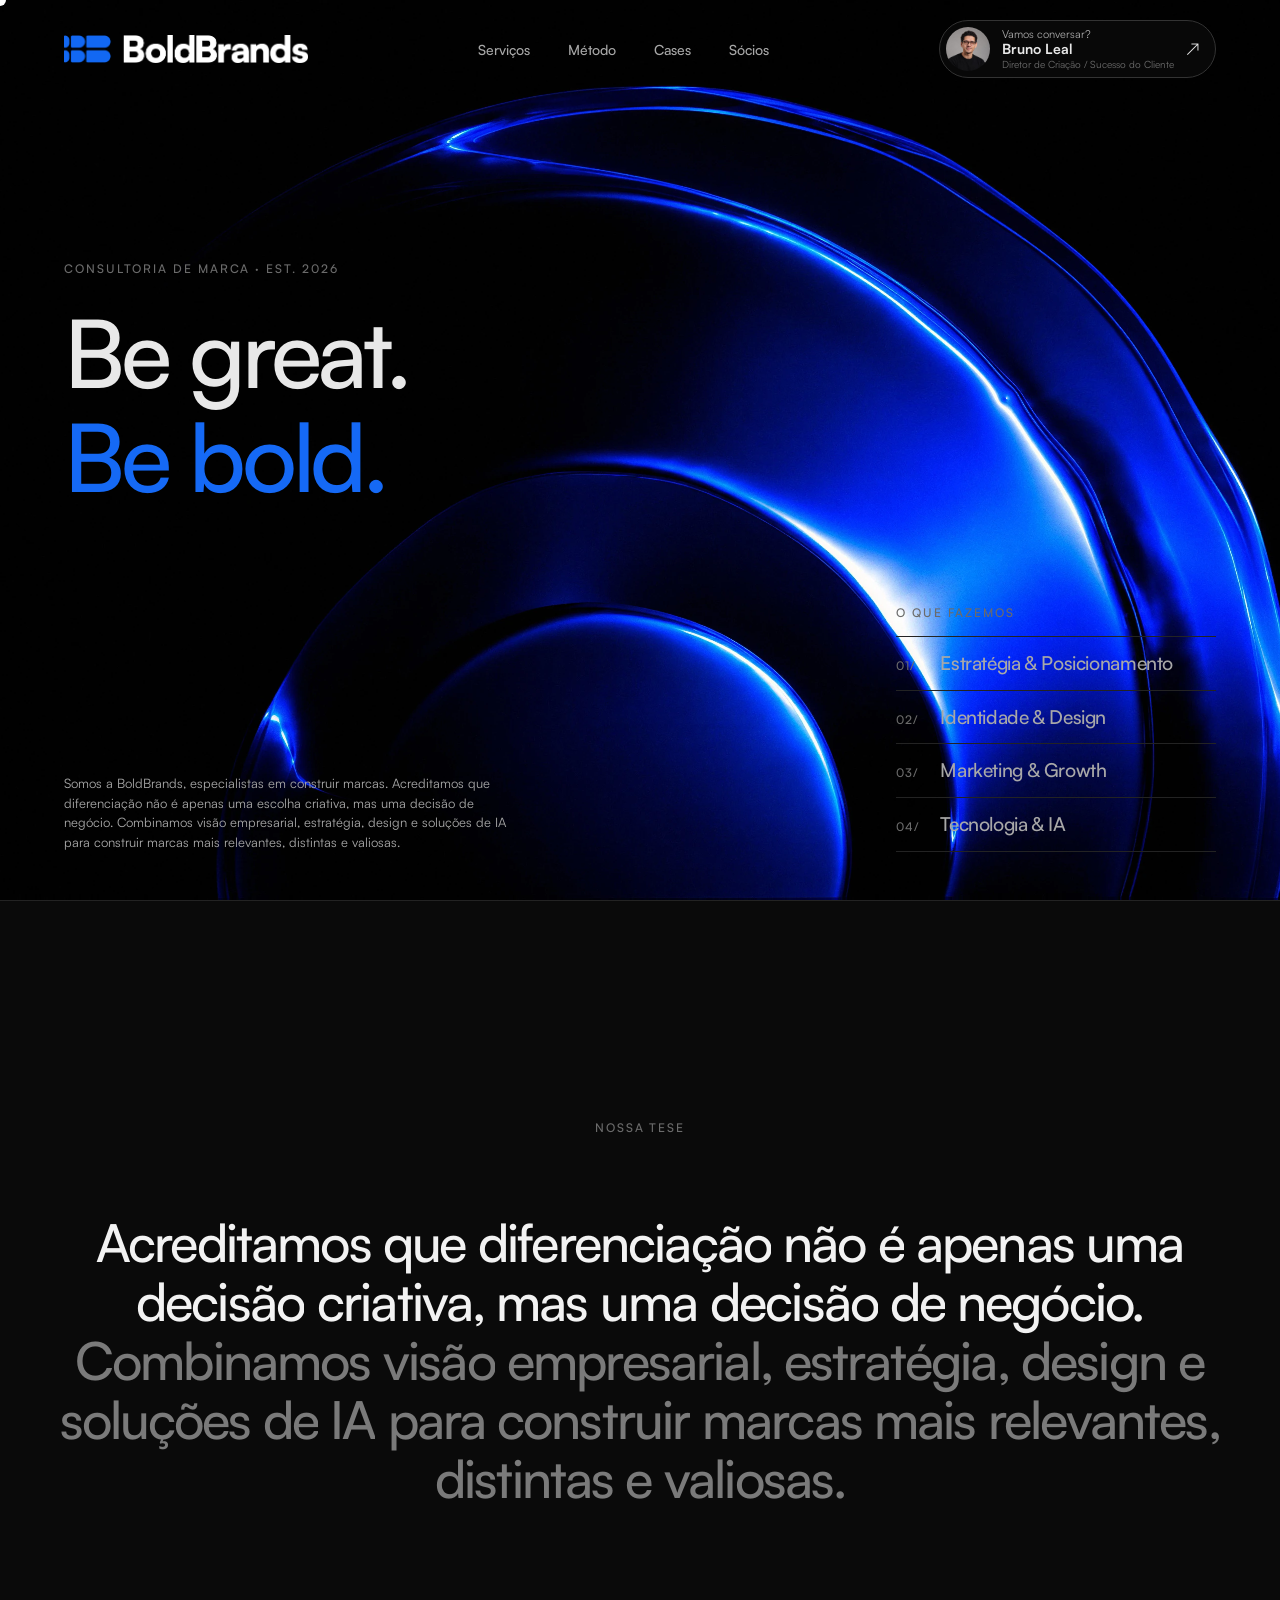
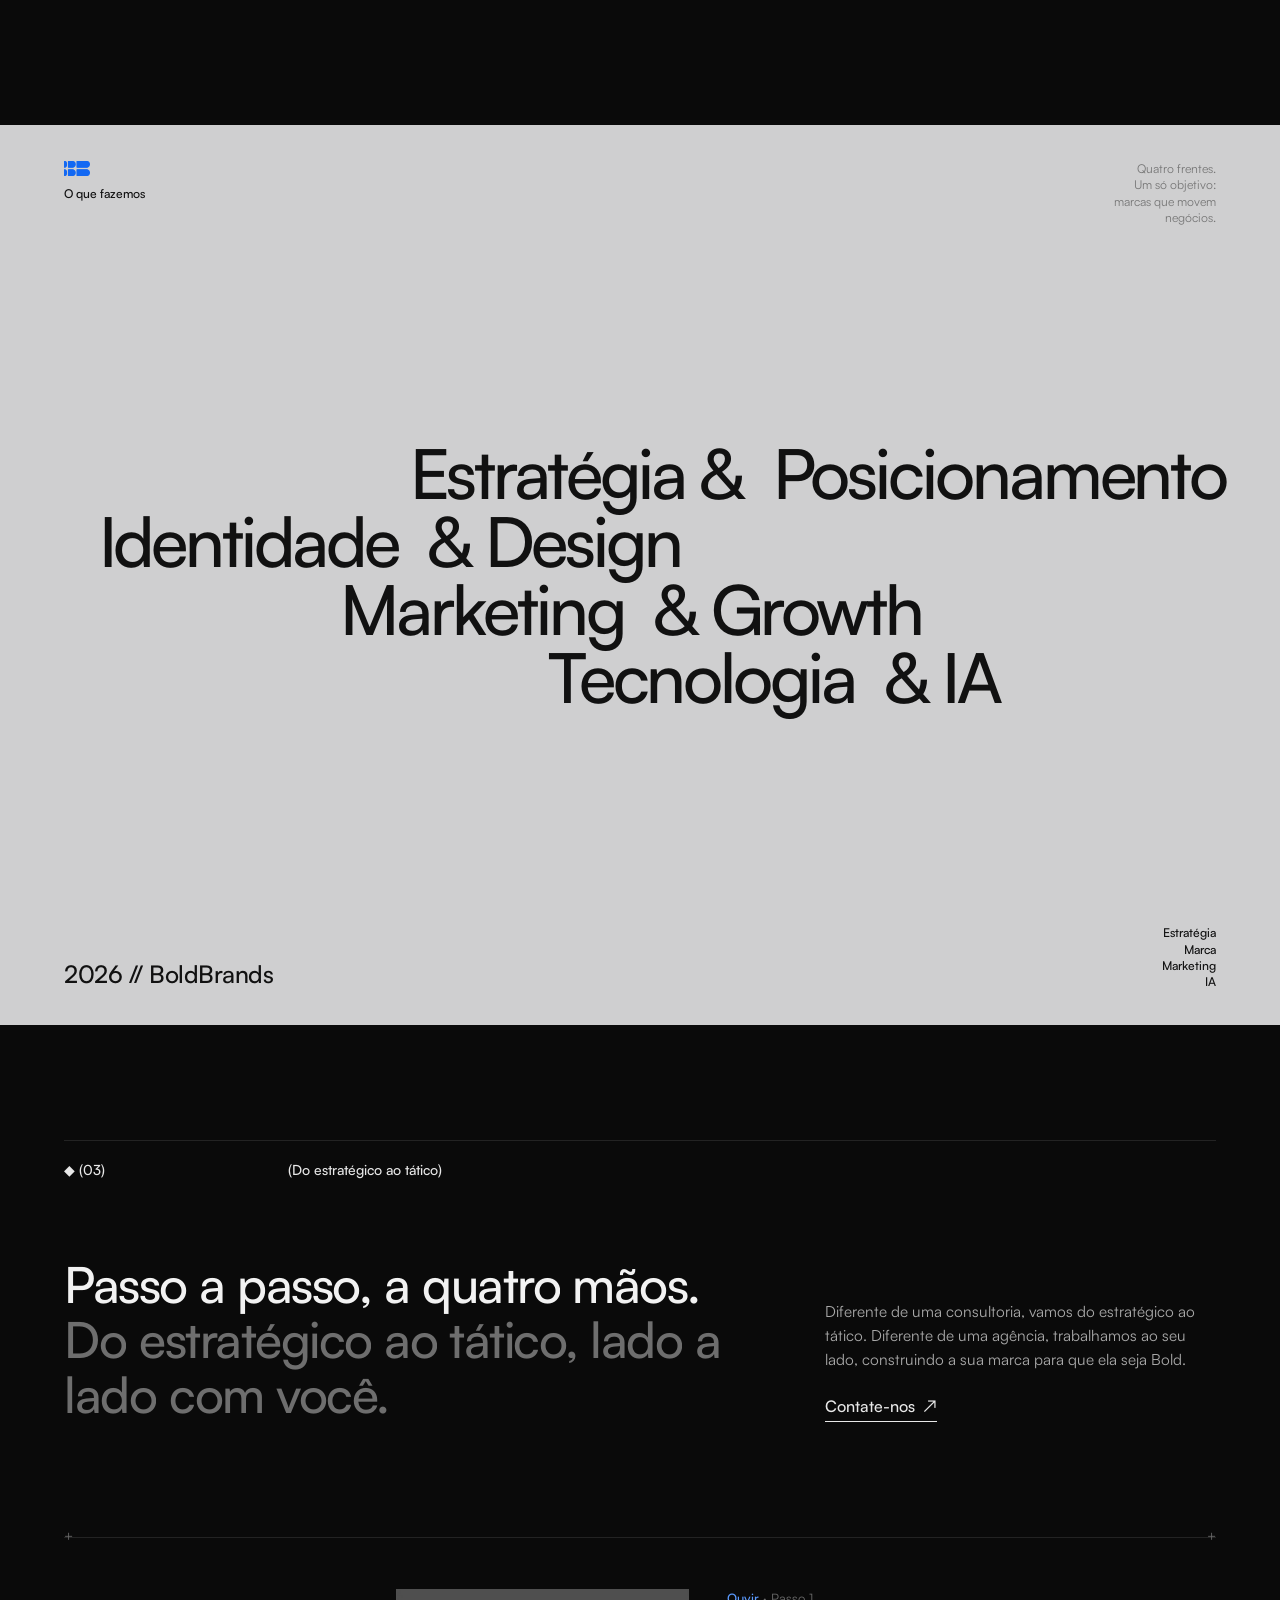
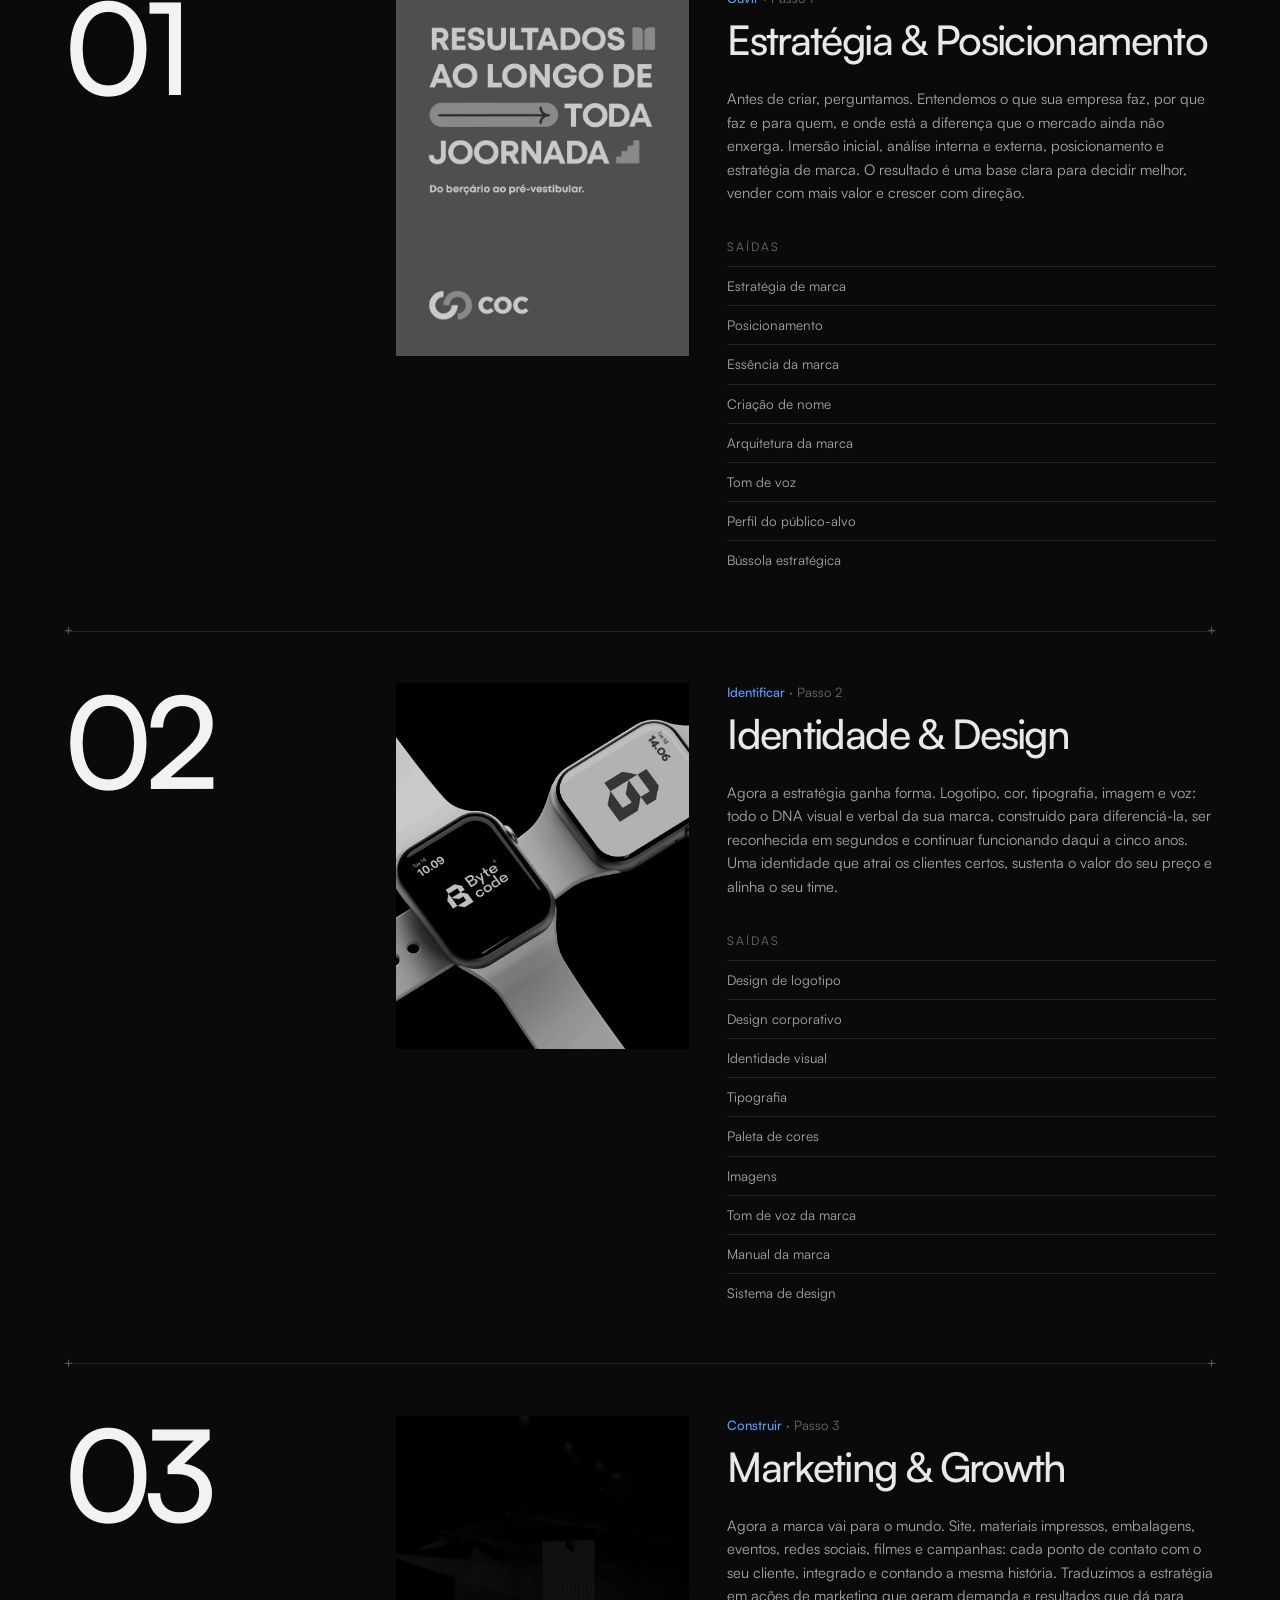
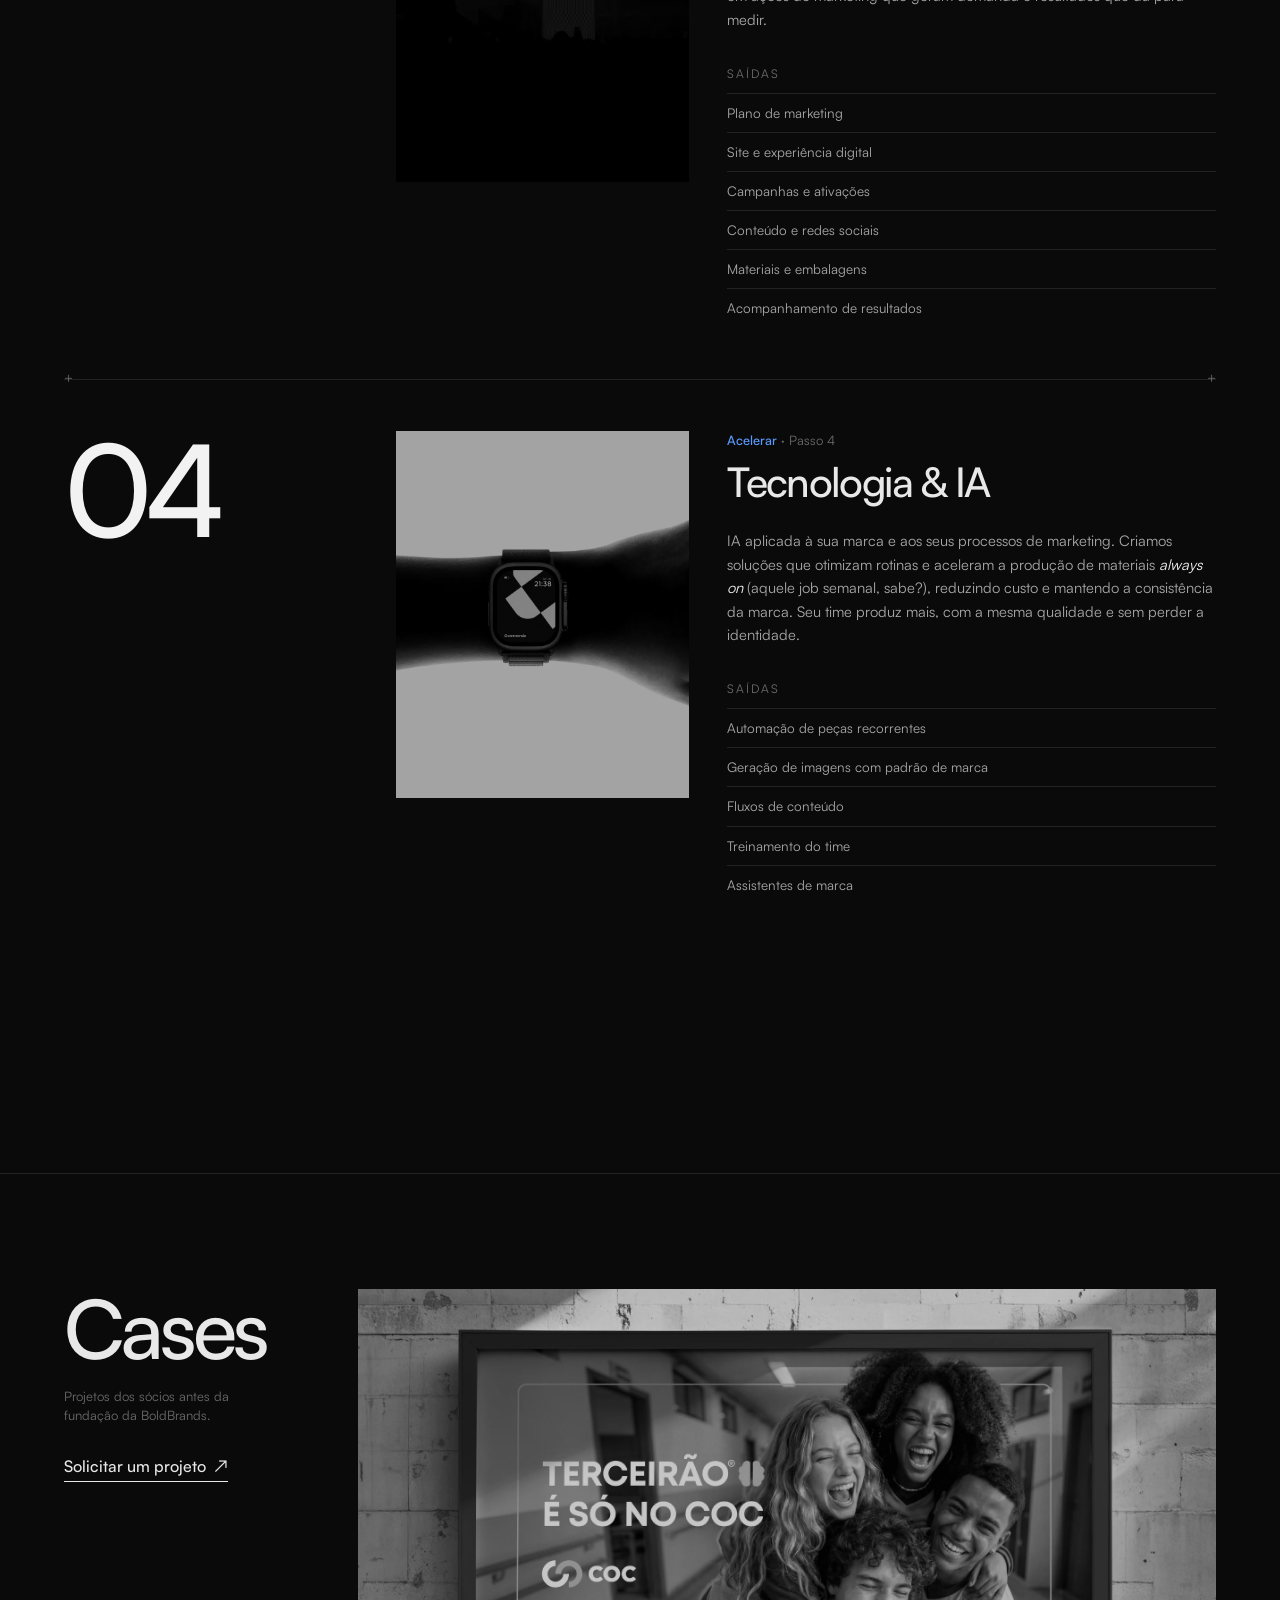
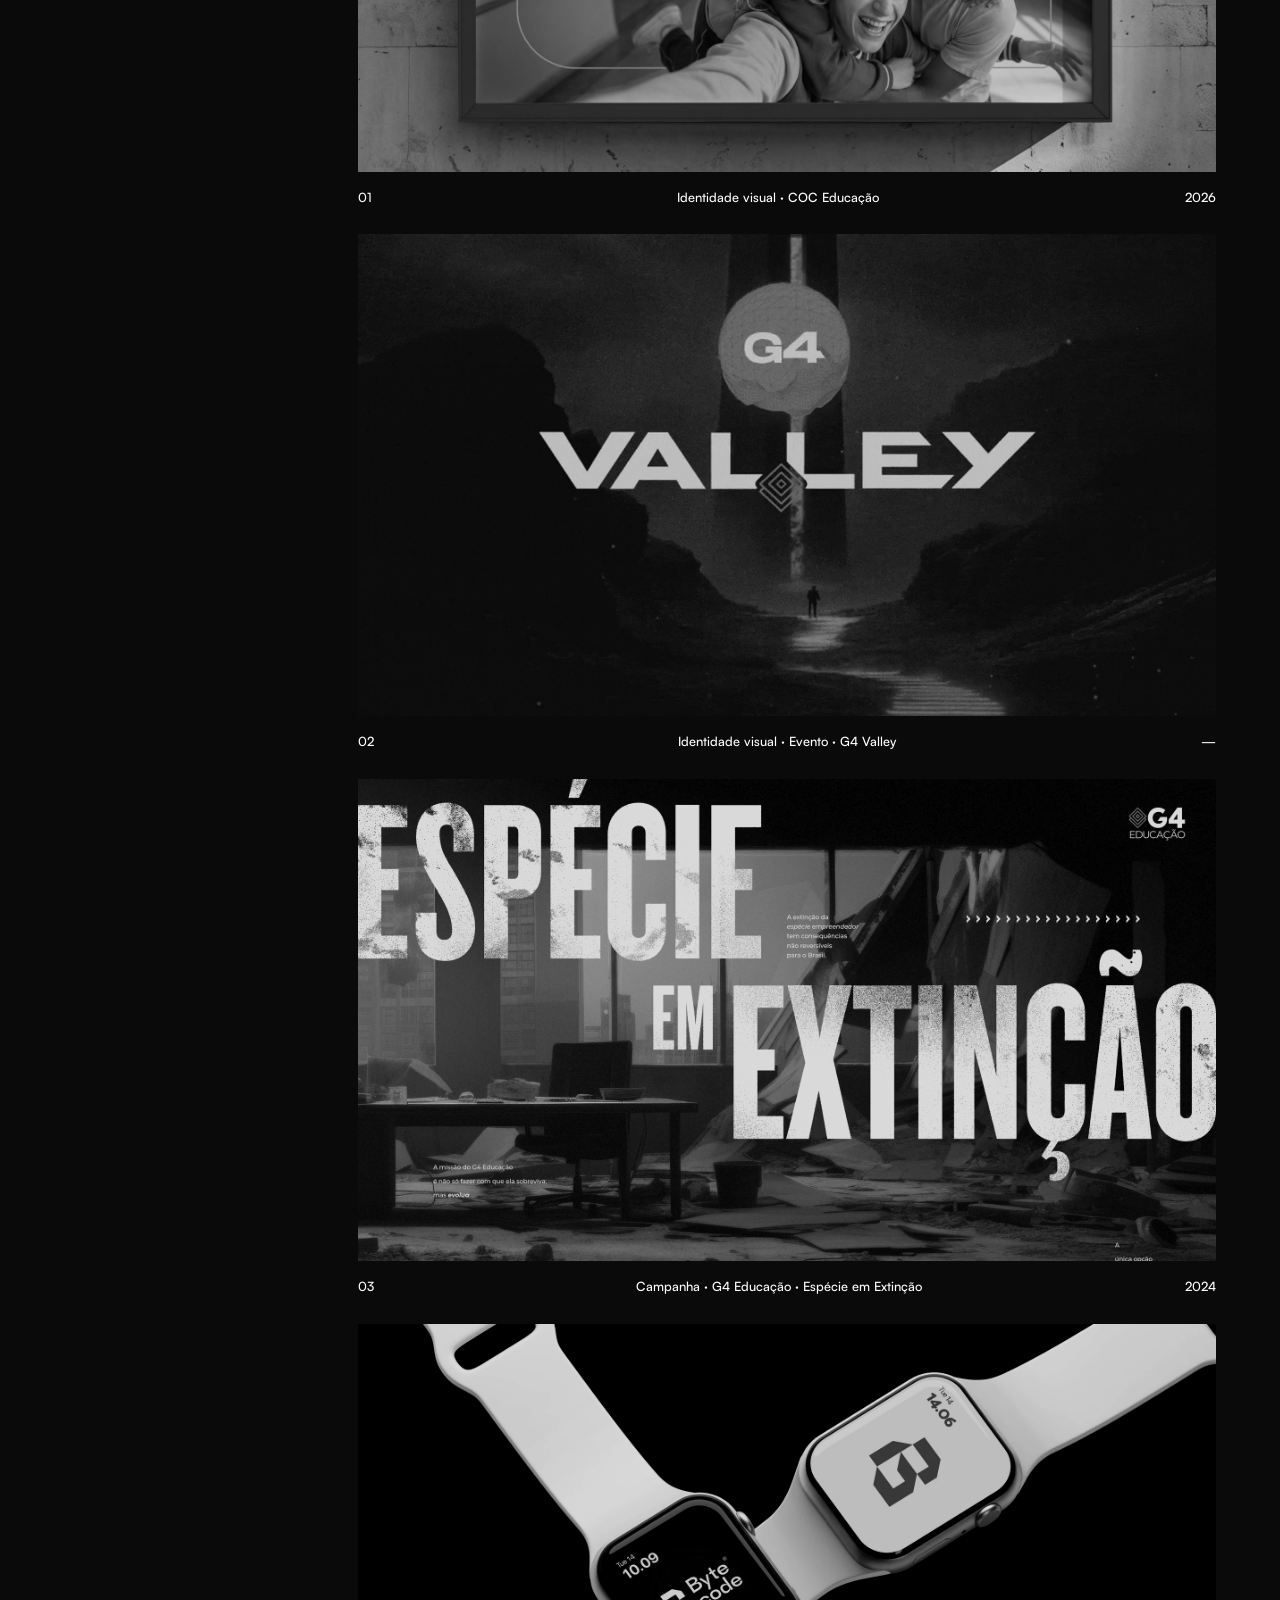
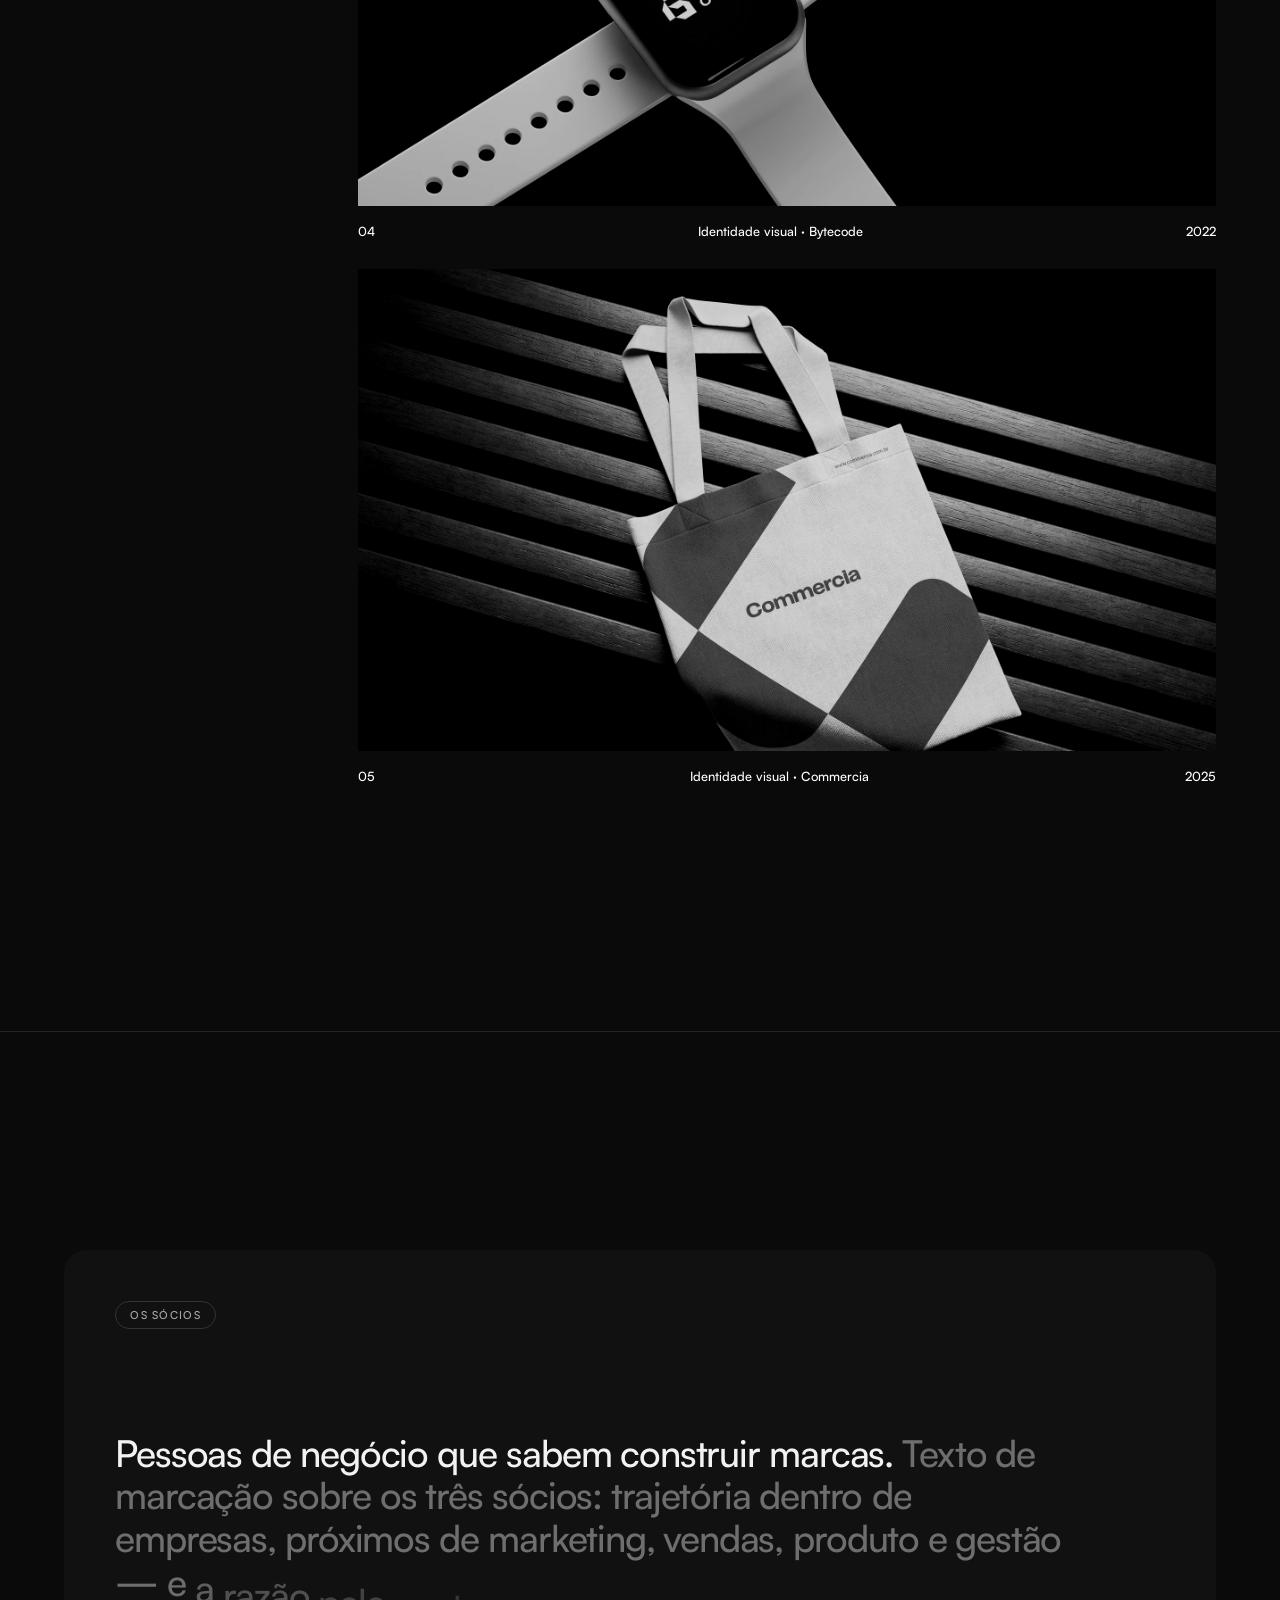
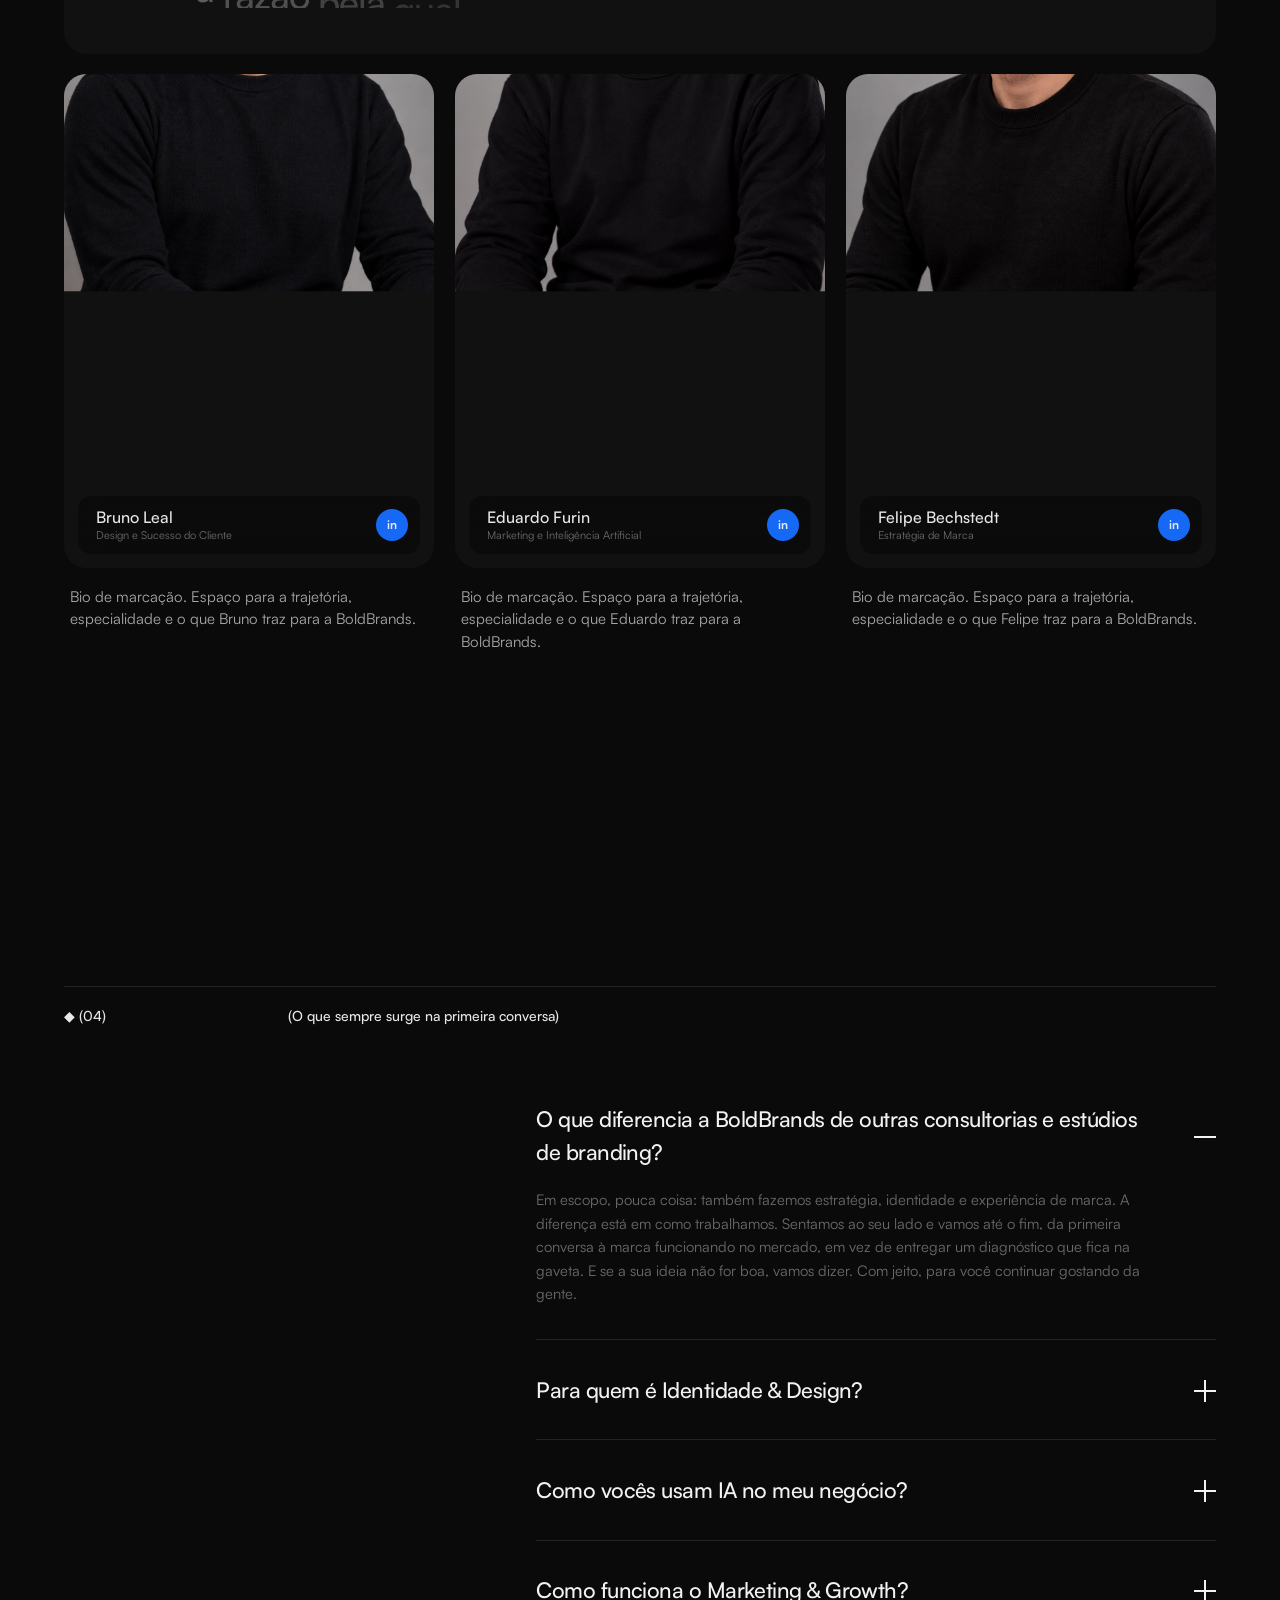
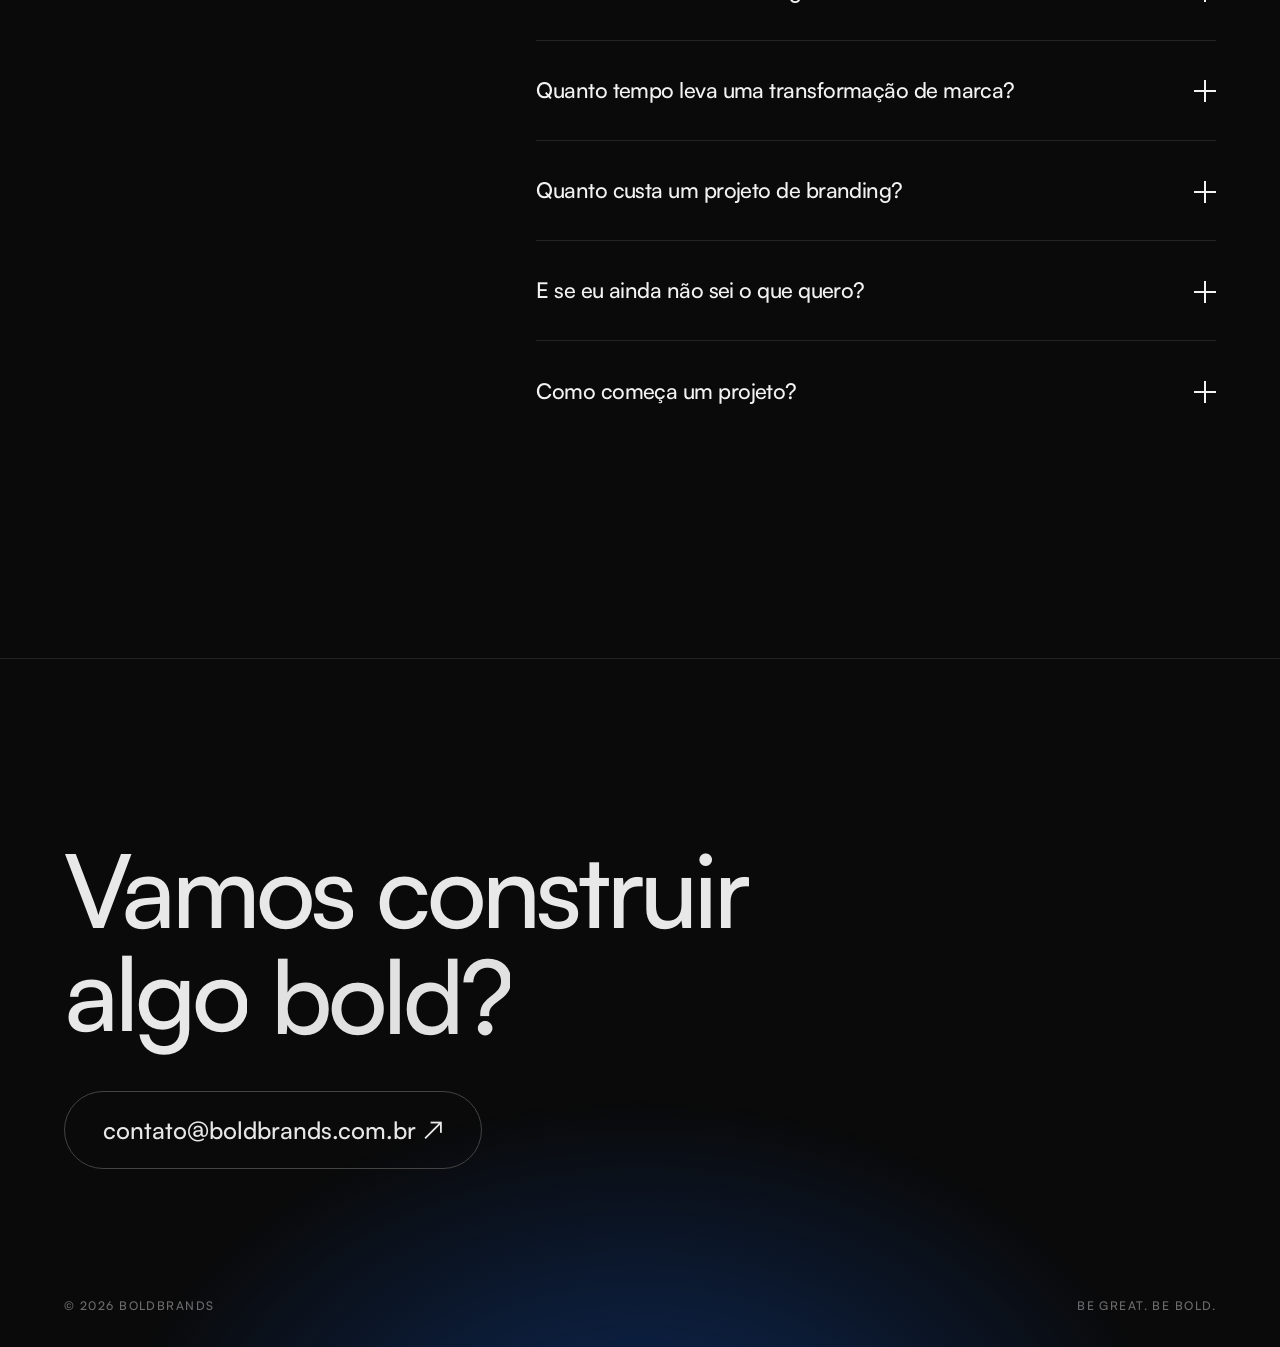
==== index.html @ 4e6f92a7 "Textos e titulos dos servicos (Descritivos), FAQ ajustado Co-Authored-By: Claude Sonnet 5.5 <noreply" ====
<!DOCTYPE html>
<html lang="pt-BR">
<head>
<meta charset="utf-8">
<meta name="viewport" content="width=device-width, initial-scale=1">
<title>BoldBrands — Be Great. Be Bold.</title>
<meta name="description" content="Especialistas em construir marcas. Estratégia, design e IA para marcas mais relevantes, distintas e valiosas.">
<link rel="icon" href="logo/icone-azul.png">
<link rel="preload" href="fonts/Satoshi-Bold.woff2" as="font" type="font/woff2" crossorigin>
<link rel="stylesheet" href="style.css">
</head>
<body>

<div class="intro" aria-hidden="true">
  <div class="intro-logo">
    <img class="c c1" src="logo/logo.png" alt=""><img class="c c2" src="logo/logo.png" alt=""><img class="c c3" src="logo/logo.png" alt=""><img class="c ct" src="logo/logo.png" alt="">
  </div>
  <p class="intro-tag"><span>Be great.</span> <span class="blue">Be bold.</span></p>
</div>

<div class="cursor" aria-hidden="true"><span></span></div>

<header class="nav">
  <a href="#top" class="logo" aria-label="BoldBrands"><img src="logo/logo.png" alt="BoldBrands"></a>
  <nav>
    <a href="#servicos">Serviços</a>
    <a href="#metodo">Método</a>
    <a href="#portfolio">Cases</a>
    <a href="#socios">Sócios</a>
  </nav>
  <!-- TROCAR AQUI: foto (img/contato-bruno.jpg), nome e cargo do cartão de contato -->
  <a href="#contato" class="contact-card" aria-label="Vamos conversar? Fale com Bruno Leal">
    <img src="img/contato-bruno.jpg?v=2" alt="" width="240" height="240">
    <span class="cc-txt"><small>Vamos conversar?</small><b>Bruno Leal</b><em>Diretor de Criação / Sucesso do Cliente</em></span>
    <i>↗</i>
  </a>
</header>

<main id="top">

<!-- ===== HERO =====
     TROCAR AQUI: o texto da bio (parágrafo class="lead"). "Be great. Be bold." fica nos spans .split -->
<section class="hero">
  <div class="hero-bg" aria-hidden="true"><img src="img/hero-bg.webp" alt="" width="3200" height="1800"><div class="hero-dim"></div></div>
  <p class="eyebrow reveal">Consultoria de marca · Est. 2026</p>
  <h1 class="hero-title">
    <span class="line"><span class="split">Be great.</span></span>
    <span class="line"><span class="split blue">Be bold.</span></span>
  </h1>
  <div class="hero-foot">
    <p class="reveal lead">Somos a BoldBrands, especialistas em construir marcas. Acreditamos que diferenciação não é apenas uma escolha criativa, mas uma decisão de negócio. Combinamos visão empresarial, estratégia, design e soluções de IA para construir marcas mais relevantes, distintas e valiosas.</p>
    <div class="hero-do reveal">
      <p class="hd-label">O que fazemos</p>
      <ol>
        <li><a href="#servicos" data-go="0"><i>01/</i><span>Estratégia & Posicionamento</span></a></li>
        <li><a href="#servicos" data-go="1"><i>02/</i><span>Identidade & Design</span></a></li>
        <li><a href="#servicos" data-go="2"><i>03/</i><span>Marketing & Growth</span></a></li>
        <li><a href="#servicos" data-go="3"><i>04/</i><span>Tecnologia & IA</span></a></li>
      </ol>
    </div>
  </div>
</section>

<!-- ===== TESE =====
     TROCAR AQUI: as duas frases em .t1 e .t2 (mantenha as tags <span>) -->
<section class="thesis" id="tese">
  <p class="eyebrow reveal">Nossa tese</p>
  <p class="thesis-text words">
    <span class="t1">Acreditamos que diferenciação não é apenas uma decisão criativa, mas uma decisão de negócio.</span>
    <span class="t2">Combinamos visão empresarial, estratégia, design e soluções de IA para construir marcas mais relevantes, distintas e valiosas.</span>
  </p>
</section>

<!-- ===== SERVIÇOS =====
     Nomes das 4 frentes: dentro de <li class="svc"> (h3).
     Texto do box azul: um .pane por serviço, na ordem 0,1,2,3 (parágrafo <p>). -->
<section class="services" id="servicos">
  <span class="corner tl"><img src="logo/icone-azul.png" alt=""><em>O que fazemos</em></span>
  <span class="corner tr">Quatro frentes.<br>Um só objetivo:<br>marcas que movem<br>negócios.</span>
  <span class="corner bl"><b>2026 //</b> BoldBrands</span>
  <span class="corner br">Estratégia<br>Marca<br>Marketing<br>IA</span>

  <ul class="svc-list">
    <li class="svc r1" data-i="0"><h3><span>Estratégia &amp;</span> <span>Posicionamento</span></h3></li>
    <li class="svc r2" data-i="1"><h3><span>Identidade</span> <span>&amp; Design</span></h3></li>
    <li class="svc r3" data-i="2"><h3><span>Marketing</span> <span>&amp; Growth</span></h3></li>
    <li class="svc r4" data-i="3"><h3><span>Tecnologia</span> <span>&amp; IA</span></h3></li>
  </ul>

  <div class="svc-box" aria-live="polite">
    <div class="pane" data-i="0"><img src="logo/icone-branco.png" alt=""><p>Definimos o espaço que sua marca pode ocupar no mercado, construindo posicionamentos claros, relevantes e capazes de sustentar diferenciação e valor.</p><a href="#passo-1">Detalhes ↗</a></div>
    <div class="pane" data-i="1"><img src="logo/icone-branco.png" alt=""><p>Transformamos estratégia em expressão, criando identidades visuais distintas e sistemas de marca consistentes em todos os pontos de contato.</p><a href="#passo-2">Detalhes ↗</a></div>
    <div class="pane" data-i="2"><img src="logo/icone-branco.png" alt=""><p>Conectamos marca, comunicação e crescimento para transformar posicionamento em campanhas, experiências e resultados para o negócio.</p><a href="#passo-3">Detalhes ↗</a></div>
    <div class="pane" data-i="3"><img src="logo/icone-branco.png" alt=""><p>Criamos soluções que integram tecnologia e inteligência artificial ao marketing para ampliar criatividade, eficiência e escala.</p><a href="#passo-4">Detalhes ↗</a></div>
  </div>
</section>

<!-- ===== METODOLOGIA =====
     TROCAR AQUI: título, textos e "Saídas" de cada passo. Imagens: img/thumbs/ (aparecem em preto e branco). -->
<section class="method" id="metodo">
  <div class="legend"><span>◆ (03)</span><span>(Do estratégico ao tático)</span></div>
  <div class="m-head">
    <h2 class="mid m-title"><span class="d">Passo a passo, a quatro mãos.</span> <span class="l">Do estratégico ao tático, lado a lado com você.</span></h2>
    <div class="m-side reveal">
      <p>Diferente de uma consultoria, vamos do estratégico ao tático. Diferente de uma agência, trabalhamos ao seu lado, construindo a sua marca para que ela seja Bold.</p>
      <a class="ulink" href="#contato">Contate-nos <i>↗</i></a>
    </div>
  </div>
  <ol class="steps">
    <li class="step reveal" id="passo-1">
      <span class="sn">01</span>
      <div class="sph"><video class="loopvid" src="img/metodo/passo-1.mp4" poster="img/metodo/passo-1.webp" muted loop playsinline preload="metadata" width="1080" height="1350" aria-hidden="true"></video></div>
      <div class="sbody">
        <p class="stag"><b>Ouvir</b> · Passo 1</p>
        <h3>Estratégia & Posicionamento</h3>
        <p class="stxt">Antes de criar, perguntamos. Entendemos o que sua empresa faz, por que faz e para quem, e onde está a diferença que o mercado ainda não enxerga. Imersão inicial, análise interna e externa, posicionamento e estratégia de marca. O resultado é uma base clara para decidir melhor, vender com mais valor e crescer com direção.</p>
        <p class="sout-l">Saídas</p>
        <ul class="sout"><li>Estratégia de marca</li><li>Posicionamento</li><li>Essência da marca</li><li>Criação de nome</li><li>Arquitetura da marca</li><li>Tom de voz</li><li>Perfil do público-alvo</li><li>Bússola estratégica</li></ul>
      </div>
    </li>
    <li class="step reveal" id="passo-2">
      <span class="sn">02</span>
      <div class="sph"><img src="img/thumbs/bytecode.webp" alt="" loading="lazy"></div>
      <div class="sbody">
        <p class="stag"><b>Identificar</b> · Passo 2</p>
        <h3>Identidade & Design</h3>
        <p class="stxt">Agora a estratégia ganha forma. Logotipo, cor, tipografia, imagem e voz: todo o DNA visual e verbal da sua marca, construído para diferenciá-la, ser reconhecida em segundos e continuar funcionando daqui a cinco anos. Uma identidade que atrai os clientes certos, sustenta o valor do seu preço e alinha o seu time.</p>
        <p class="sout-l">Saídas</p>
        <ul class="sout"><li>Design de logotipo</li><li>Design corporativo</li><li>Identidade visual</li><li>Tipografia</li><li>Paleta de cores</li><li>Imagens</li><li>Tom de voz da marca</li><li>Manual da marca</li><li>Sistema de design</li></ul>
      </div>
    </li>
    <li class="step reveal" id="passo-3">
      <span class="sn">03</span>
      <div class="sph"><video class="loopvid" src="img/metodo/passo-3.mp4" poster="img/metodo/passo-3.webp" muted loop playsinline preload="metadata" width="960" height="540" aria-hidden="true"></video></div>
      <div class="sbody">
        <p class="stag"><b>Construir</b> · Passo 3</p>
        <h3>Marketing & Growth</h3>
        <p class="stxt">Agora a marca vai para o mundo. Site, materiais impressos, embalagens, eventos, redes sociais, filmes e campanhas: cada ponto de contato com o seu cliente, integrado e contando a mesma história. Traduzimos a estratégia em ações de marketing que geram demanda e resultados que dá para medir.</p>
        <p class="sout-l">Saídas</p>
        <ul class="sout"><li>Plano de marketing</li><li>Site e experiência digital</li><li>Campanhas e ativações</li><li>Conteúdo e redes sociais</li><li>Materiais e embalagens</li><li>Acompanhamento de resultados</li></ul>
      </div>
    </li>
    <li class="step reveal" id="passo-4">
      <span class="sn">04</span>
      <div class="sph"><img src="img/metodo/passo-4.webp" alt="" width="1600" height="1066" loading="lazy"></div>
      <div class="sbody">
        <p class="stag"><b>Acelerar</b> · Passo 4</p>
        <h3>Tecnologia & IA</h3>
        <p class="stxt">IA aplicada à sua marca e aos seus processos de marketing. Criamos soluções que otimizam rotinas e aceleram a produção de materiais <em>always on</em> (aquele job semanal, sabe?), reduzindo custo e mantendo a consistência da marca. Seu time produz mais, com a mesma qualidade e sem perder a identidade.</p>
        <p class="sout-l">Saídas</p>
        <ul class="sout"><li>Automação de peças recorrentes</li><li>Geração de imagens com padrão de marca</li><li>Fluxos de conteúdo</li><li>Treinamento do time</li><li>Assistentes de marca</li></ul>
      </div>
    </li>
  </ol>
</section>

<!-- ===== CASES =====
     Cada <a class="ccard"> é um case (imagem em img/thumbs/, página em cases/). Os anos são provisórios: confirmar. -->
<section class="cases" id="portfolio">
  <aside class="cs-left">
    <h2 class="cs-label">Cases</h2>
    <p class="cs-note">Projetos dos sócios antes da fundação da BoldBrands.</p>
    <a class="ulink" href="#contato">Solicitar um projeto <i>↗</i></a>
  </aside>
  <div class="cs-center">
      <a class="ccard" href="cases/coc-educacao/" aria-label="Ver o case COC Educação">
        <div class="cwin"><img src="img/thumbs/coc-educacao.webp" alt="Aplicação da identidade COC em mídia exterior" width="1920" height="1080" loading="lazy"></div>
        <div class="ccap"><span>01</span><b>Identidade visual · COC Educação</b><span>2026</span></div>
      </a>
      <a class="ccard" href="cases/g4-valley/" aria-label="Ver o case G4 Valley">
        <div class="cwin"><video class="loopvid" src="img/thumbs/g4-valley.mp4" poster="img/thumbs/g4-valley-poster.webp" muted loop playsinline preload="auto" width="1280" height="720" aria-label="Animação do monolito do G4 Valley"></video></div>
        <div class="ccap"><span>02</span><b>Identidade visual · Evento · G4 Valley</b><span>—</span></div>
      </a>
      <a class="ccard" href="cases/especie-em-extincao/" aria-label="Ver o case Espécie em Extinção">
        <div class="cwin"><img src="img/thumbs/especie-em-extincao.webp" alt="Arte de abertura da campanha Espécie em Extinção" width="1920" height="1080" loading="lazy"></div>
        <div class="ccap"><span>03</span><b>Campanha · G4 Educação · Espécie em Extinção</b><span>2024</span></div>
      </a>
      <a class="ccard" href="cases/bytecode/" aria-label="Ver o case Bytecode">
        <div class="cwin"><img src="img/thumbs/bytecode.webp" alt="Relógios inteligentes com a marca Bytecode" width="1920" height="1080" loading="lazy"></div>
        <div class="ccap"><span>04</span><b>Identidade visual · Bytecode</b><span>2022</span></div>
      </a>
      <a class="ccard" href="cases/commercia/" aria-label="Ver o case Commercia">
        <div class="cwin"><img src="img/thumbs/commercia.webp" alt="Ecobag com a marca Commercia" width="1920" height="1080" loading="lazy"></div>
        <div class="ccap"><span>05</span><b>Identidade visual · Commercia</b><span>2025</span></div>
      </a>
  </div>
</section>

<!-- ===== SÓCIOS =====
     TROCAR AQUI: o texto do topo (.team-lead) e, em cada <article class="member">, nome (b), cargo (small) e bio (p.bio).
     Fotos: img/socio-bruno.jpg, socio-eduardo.jpg, socio-felipe.jpg -->
<section class="team" id="socios">
  <div class="team-head reveal">
    <span class="chip">Os sócios</span>
    <p class="team-lead"><span class="d">Pessoas de negócio que sabem construir marcas.</span> <span class="l">Texto de marcação sobre os três sócios: trajetória dentro de empresas, próximos de marketing, vendas, produto e gestão — e a razão pela qual enxergamos além da estética.</span></p>
  </div>
  <div class="cards">
    <article class="member reveal">
      <figure><img src="img/socio-bruno.jpg?v=2" alt="Bruno Leal" loading="lazy">
        <figcaption><span><b>Bruno Leal</b><small>Design e Sucesso do Cliente</small></span><i>in</i></figcaption></figure>
      <p class="bio">Bio de marcação. Espaço para a trajetória, especialidade e o que Bruno traz para a BoldBrands.</p>
    </article>
    <article class="member reveal">
      <figure><img src="img/socio-eduardo.jpg?v=2" alt="Eduardo Furin" loading="lazy">
        <figcaption><span><b>Eduardo Furin</b><small>Marketing e Inteligência Artificial</small></span><i>in</i></figcaption></figure>
      <p class="bio">Bio de marcação. Espaço para a trajetória, especialidade e o que Eduardo traz para a BoldBrands.</p>
    </article>
    <article class="member reveal">
      <figure><img src="img/socio-felipe.jpg?v=2" alt="Felipe Bechstedt" loading="lazy">
        <figcaption><span><b>Felipe Bechstedt</b><small>Estratégia de Marca</small></span><i>in</i></figcaption></figure>
      <p class="bio">Bio de marcação. Espaço para a trajetória, especialidade e o que Felipe traz para a BoldBrands.</p>
    </article>
  </div>
</section>

<!-- ===== PERGUNTAS FREQUENTES =====
     TROCAR AQUI: cada .faq-i é uma pergunta (botão .faq-q) e a resposta (.faq-a p). Preço, prazos e "um dia útil" precisam ser confirmados. -->
<section class="faq" id="faq">
  <div class="legend"><span>◆ (04)</span><span>(O que sempre surge na primeira conversa)</span></div>
  <div class="faq-list">
      <div class="faq-i open"><button type="button" class="faq-q" aria-expanded="true"><span>O que diferencia a BoldBrands de outras consultorias e estúdios de branding?</span><i></i></button><div class="faq-a"><p>Em escopo, pouca coisa: também fazemos estratégia, identidade e experiência de marca. A diferença está em como trabalhamos. Sentamos ao seu lado e vamos até o fim, da primeira conversa à marca funcionando no mercado, em vez de entregar um diagnóstico que fica na gaveta. E se a sua ideia não for boa, vamos dizer. Com jeito, para você continuar gostando da gente.</p></div></div>
      <div class="faq-i"><button type="button" class="faq-q" aria-expanded="false"><span>Para quem é Identidade &amp; Design?</span><i></i></button><div class="faq-a"><p>Para quem percebeu que o jeito antigo parou de funcionar. Fundadores que precisam de mais visibilidade, empresas em crescimento, fusão ou reestruturação, marcas com logotipo de 2003 e discurso de 2008. Se você foi concordando com a cabeça enquanto lia isso, provavelmente é para você.</p></div></div>
      <div class="faq-i"><button type="button" class="faq-q" aria-expanded="false"><span>Como vocês usam IA no meu negócio?</span><i></i></button><div class="faq-a"><p>Definimos quais ferramentas fazem sentido para a sua realidade, em vez de empurrar uma solução pronta. Depois criamos automações sob medida para os desafios do seu marketing: rotinas que consomem tempo, produção recorrente de materiais, fluxos de conteúdo. O resultado é um time que produz mais, gasta menos e mantém a identidade da marca.</p></div></div>
      <div class="faq-i"><button type="button" class="faq-q" aria-expanded="false"><span>Como funciona o Marketing &amp; Growth?</span><i></i></button><div class="faq-a"><p>Trabalhamos lado a lado com o seu time atual, seja ele de uma ou de dez pessoas. Ajudamos a criar campanhas e ações, e a conectar o marketing ao time de vendas. O foco é sempre resultado que dá para medir, não volume de entregas.</p></div></div>
      <div class="faq-i"><button type="button" class="faq-q" aria-expanded="false"><span>Quanto tempo leva uma transformação de marca?</span><i></i></button><div class="faq-a"><p>Depende do ponto de partida. A base de uma marca costuma levar de 8 a 12 semanas. Uma transformação completa, com a experiência de marca incluída, leva de 4 a 6 meses, ou mais quando envolve diretoria e conselho. Na primeira reunião definimos juntos um prazo realista.</p></div></div>
      <div class="faq-i"><button type="button" class="faq-q" aria-expanded="false"><span>Quanto custa um projeto de branding?</span><i></i></button><div class="faq-a"><p>Mais do que um logotipo de freelancer, menos do que um carro novo para a empresa. Uma base de marca sólida começa na casa dos cinco dígitos, e uma transformação completa pode chegar ao dobro disso. Cada proposta é montada do zero, a partir da sua necessidade. Sem pacote fechado e sem custo escondido.</p></div></div>
      <div class="faq-i"><button type="button" class="faq-q" aria-expanded="false"><span>E se eu ainda não sei o que quero?</span><i></i></button><div class="faq-a"><p>Ótimo, é para isso que existimos. A maioria dos clientes chega com uma intuição, não com um plano. Nós ouvimos, perguntamos, organizamos as ideias e, no fim, você sabe o que quer. Às vezes é algo bem diferente do que imaginava.</p></div></div>
      <div class="faq-i"><button type="button" class="faq-q" aria-expanded="false"><span>Como começa um projeto?</span><i></i></button><div class="faq-a"><p>Com uma conversa. Escreva para a gente e conte, em poucas linhas, o que você quer construir. Respondemos em até um dia útil. Se houver sintonia, enviamos uma proposta. Se não houver, indicamos alguém mais adequado para você.</p></div></div>
  </div>
</section>

</main>

<!-- ===== RODAPÉ =====
     TROCAR AQUI: o e-mail de contato (aparece 2 vezes: no href="mailto:..." e no texto do botão) -->
<footer id="contato">
  <h2 class="huge words">Vamos construir algo bold?</h2>
  <a class="pill big" href="mailto:contato@boldbrands.com.br">contato@boldbrands.com.br ↗</a>
  <div class="foot-row"><span>© 2026 BoldBrands</span><span>Be great. Be bold.</span></div>
</footer>

<script src="main.js"></script>
</body>
</html>
---- style.css ----
@font-face{font-family:Satoshi;font-weight:300;src:url(fonts/Satoshi-Light.woff2) format('woff2');font-display:swap}
@font-face{font-family:Satoshi;font-weight:400;src:url(fonts/Satoshi-Regular.woff2) format('woff2');font-display:swap}
@font-face{font-family:Satoshi;font-weight:500;src:url(fonts/Satoshi-Medium.woff2) format('woff2');font-display:swap}
@font-face{font-family:Satoshi;font-weight:700;src:url(fonts/Satoshi-Bold.woff2) format('woff2');font-display:swap}
@font-face{font-family:Satoshi;font-weight:900;src:url(fonts/Satoshi-Black.woff2) format('woff2');font-display:swap}

:root{
  --bg:#0a0a0a; --bg2:#111; --line:#232323;
  --g2:#6b6b6b; --g3:#a8a8a8; --g4:#e8e8e8;
  --blue:#1569F5; --blue2:#5b9bff;
  --pad:clamp(20px,5vw,72px);
  --ease:cubic-bezier(.16,1,.3,1);
}
*{box-sizing:border-box;margin:0;padding:0}
html{scroll-behavior:smooth}
body{background:var(--bg);color:var(--g4);font-family:Satoshi,system-ui,sans-serif;font-weight:400;line-height:1.5;-webkit-font-smoothing:antialiased;overflow-x:hidden}
a{color:inherit;text-decoration:none}
ul,ol{list-style:none}
img{display:block;max-width:100%}
section{padding:clamp(110px,17vw,250px) var(--pad);position:relative}

.eyebrow{font-size:12px;font-weight:500;letter-spacing:.16em;text-transform:uppercase;color:var(--g2);margin-bottom:28px}
.blue{color:var(--blue)}
.mid{font-size:clamp(30px,3.9vw,58px);line-height:1.1;letter-spacing:-.03em;font-weight:500}
.huge{font-size:clamp(40px,8vw,132px);line-height:1;letter-spacing:-.04em;font-weight:500}

/* cursor */
.cursor{position:fixed;left:0;top:0;z-index:100;pointer-events:none;mix-blend-mode:difference}
.cursor span{display:block;width:12px;height:12px;border-radius:50%;background:#fff;transform:translate(-50%,-50%);transition:width .3s var(--ease),height .3s var(--ease)}
.cursor.big span{width:64px;height:64px}
@media (hover:none){.cursor{display:none}}

/* nav */
.nav{position:fixed;top:0;left:0;right:0;z-index:50;display:flex;align-items:center;justify-content:space-between;padding:20px var(--pad);transition:background .4s,backdrop-filter .4s}
.nav.scrolled{background:rgba(10,10,10,.72);backdrop-filter:blur(14px)}
.logo img{height:clamp(22px,2.2vw,30px);width:auto}
.nav nav{display:flex;gap:38px;font-size:14px;font-weight:500;color:var(--g3)}
.nav nav a{transition:color .3s}
.nav nav a:hover{color:#fff}
.pill{display:inline-block;border:1px solid #333;border-radius:100px;padding:10px 20px;font-size:14px;font-weight:500;transition:all .4s var(--ease)}
.pill:hover{background:var(--blue);border-color:var(--blue);color:#fff}
.pill.big{font-size:clamp(16px,2vw,24px);padding:20px 38px;margin-top:48px;border-color:#444}
@media(max-width:760px){.nav nav{display:none}}

/* hero */
.hero{min-height:100vh;display:flex;flex-direction:column;justify-content:flex-end;padding-top:140px;padding-bottom:48px;overflow:hidden}
.hero-glow{position:absolute;right:-15%;top:-10%;width:70vw;height:70vw;background:radial-gradient(closest-side,rgba(21,105,245,.45),rgba(21,105,245,0) 70%);filter:blur(30px);animation:drift 14s ease-in-out infinite alternate}
@keyframes drift{to{transform:translate(-8%,10%) scale(1.1)}}
.hero-title{font-size:clamp(40px,7.4vw,124px);line-height:.98;letter-spacing:-.045em;font-weight:500;position:relative}
.line{display:block;overflow:hidden;padding-bottom:.12em}
.split{display:inline-block;transform:translateY(105%);animation:up 1.4s var(--ease) forwards;animation-play-state:paused}
body.loaded .split{animation-play-state:running}
.line:nth-child(2) .split{animation-delay:.15s}
@keyframes up{to{transform:none}}
.hero-foot{display:flex;justify-content:space-between;align-items:flex-end;gap:40px;margin-top:clamp(56px,7vw,110px);position:relative}
.lead{max-width:460px;font-size:clamp(13px,1vw,15px);color:var(--g3)}
.scroll{font-size:12px;font-weight:500;letter-spacing:.16em;text-transform:uppercase;color:var(--g2);display:flex;align-items:center;gap:14px;white-space:nowrap}
.scroll i{width:1px;height:48px;background:linear-gradient(var(--g2),transparent);animation:pulse 2s infinite}
@keyframes pulse{50%{transform:scaleY(.4);transform-origin:top}}
@media(max-width:760px){.hero-foot{flex-direction:column;align-items:flex-start}.scroll{display:none}}

/* reveal */
.reveal{opacity:0;transform:translateY(38px);transition:opacity 1s var(--ease),transform 1.1s var(--ease);transition-delay:var(--d,0s)}
.reveal.in{opacity:1;transform:none}
.words .w{display:inline-block;overflow:hidden;vertical-align:top;padding-bottom:.14em;margin-bottom:-.14em}
.words .w>span{display:inline-block;will-change:transform,opacity}

/* thesis — big, near full-screen, tonal variation */
.thesis{border-top:1px solid var(--line);padding-left:calc(var(--pad)*.6);padding-right:calc(var(--pad)*.6);text-align:center}
.thesis .eyebrow{margin-bottom:clamp(40px,6vw,90px)}
.thesis-text{font-size:clamp(26px,4.1vw,70px);line-height:1.12;letter-spacing:-.035em;font-weight:500;max-width:1700px;margin:0 auto}
.thesis-text>span{display:inline}
.thesis-text .t1{color:#f2f2f2}
.thesis-text .t2{color:#7a7a7a}
.thesis-text .t3{color:#494949}

/* services — light panel, like the reference */
.services{background:#cfcfd0;color:#111;min-height:100vh;display:flex;align-items:center;padding-top:clamp(110px,12vw,170px);padding-bottom:clamp(110px,12vw,170px);overflow:hidden}
.corner{position:absolute;font-size:clamp(11px,.95vw,14px);font-weight:500;line-height:1.35;color:#111;z-index:3}
.corner.tl{left:var(--pad);top:36px;display:flex;flex-direction:column;gap:10px}
.corner.tl img{width:26px}
.corner.tl em{font-style:normal}
.corner.tr{right:var(--pad);top:36px;text-align:right;color:#777;font-weight:400}
.corner.bl{left:var(--pad);bottom:34px;font-size:clamp(18px,1.9vw,28px);font-weight:500;letter-spacing:-.02em}
.corner.bl b{font-weight:500}
.corner.br{right:var(--pad);bottom:34px;text-align:right}
.svc-list{position:relative;z-index:1;width:100%}
.svc{display:block;cursor:pointer;line-height:1}
.svc h3{white-space:nowrap;font-size:clamp(34px,5.4vw,100px);letter-spacing:-.045em;font-weight:500;line-height:.98;color:#111;transition:color .5s var(--ease)}
.svc h3 span{display:inline-block}
.svc.r1{padding-left:30%}
.svc.r2{padding-left:3%}
.svc.r3{padding-left:24%}
.svc.r4{padding-left:42%}
.svc h3 span+span{margin-left:.18em}
.svc-list:hover .svc:not(:hover) h3{color:#a3a3a4}
.svc-box{position:absolute;left:50%;top:50%;z-index:2;width:clamp(230px,20vw,320px);aspect-ratio:1;transform:translate(-50%,-50%) scale(.9);pointer-events:none;opacity:0;
  background:linear-gradient(155deg,#6ea6ff 0%,#1569F5 45%,#0a2f8f 100%);box-shadow:0 40px 90px -30px rgba(21,105,245,.7);transition:opacity .45s var(--ease),transform .7s var(--ease)}
.services.on .svc-box{pointer-events:auto;opacity:1;transform:translate(-50%,-50%) scale(1)}
.pane{position:absolute;inset:0;padding:clamp(16px,1.5vw,24px);display:flex;flex-direction:column;justify-content:space-between;color:#fff;font-size:clamp(12px,1vw,14px);line-height:1.4;font-weight:500;opacity:0;transform:translateY(12px);transition:opacity .35s,transform .5s var(--ease)}
.pane.on{opacity:1;transform:none}
.pane img{width:34px}
.pane a{align-self:flex-start;border-bottom:1px solid #fff;font-weight:700}
@media(max-width:760px){
  .svc.r1,.svc.r2,.svc.r3,.svc.r4{padding-left:0}
  .svc h3{white-space:normal}.svc h3 span{display:block;margin:0!important}
  .svc{margin-bottom:22px}
  .corner.tr,.corner.br{display:none}
}

/* breath / lockup */
.breath{background:#0d0d0f;display:flex;justify-content:center;overflow:hidden;padding-top:clamp(140px,19vw,280px);padding-bottom:clamp(140px,19vw,280px)}
.glow{position:absolute;border-radius:50%;filter:blur(80px);pointer-events:none;will-change:transform}
.g1{width:52vw;height:52vw;left:-12%;top:-30%;background:radial-gradient(closest-side,rgba(21,105,245,.85),transparent 70%);animation:gA 15s ease-in-out infinite alternate}
.g2{width:44vw;height:44vw;right:-8%;bottom:-38%;background:radial-gradient(closest-side,rgba(74,139,255,.7),transparent 70%);animation:gB 19s ease-in-out infinite alternate}
.g3{width:30vw;height:30vw;left:38%;top:20%;background:radial-gradient(closest-side,rgba(40,60,255,.5),transparent 70%);animation:gC 23s ease-in-out infinite alternate}
@keyframes gA{to{transform:translate(38vw,22vw) scale(1.25)}}
@keyframes gB{to{transform:translate(-34vw,-18vw) scale(1.2)}}
@keyframes gC{50%{transform:translate(-14vw,20vw) scale(1.4)}to{transform:translate(16vw,-6vw) scale(.9)}}
.lockup{position:relative;z-index:1;font-size:clamp(40px,8vw,140px);font-weight:500;letter-spacing:-.04em;line-height:1.02;color:#f7f7f7}
.l1,.l2{display:flex;align-items:center;white-space:nowrap}
.lockup .a{display:inline-block;overflow:hidden;padding:.06em .04em .16em;margin:-.06em -.04em -.16em}
.lockup .a>span{display:inline-block;transform:translateY(115%);transition:transform 1.3s var(--ease)}
.lockup.in .a>span{transform:none}
.l2 .a>span{transition-delay:1.15s}
.l2 .ghost{visibility:hidden}
.l2 .a{margin-left:.16em}
.mark{position:relative;display:block;height:.62em;aspect-ratio:832/479;margin-left:.16em}
.mark .m{position:absolute;inset:0;width:100%;height:100%;opacity:0;transform:translateY(40%);transition:opacity .9s var(--ease),transform 1.1s var(--ease)}
.m1{clip-path:inset(0 88.4% 0 0)}.m2{clip-path:inset(0 54.6% 0 14.8%)}.m3{clip-path:inset(0 0 0 47.7%)}
.lockup.in .m{opacity:1;transform:none}
.lockup.in .m1{transition-delay:.55s}.lockup.in .m2{transition-delay:.75s}.lockup.in .m3{transition-delay:.95s}

/* portfolio — thumbnails 16:9, preto e branco; colorem no hover */
.sec-head{margin-bottom:clamp(50px,7vw,100px)}
.sec-sub{margin-top:clamp(16px,2vw,28px);max-width:46ch;font-size:clamp(14px,1.2vw,17px);color:var(--g2);line-height:1.55}
.tgrid{display:grid;grid-template-columns:repeat(2,minmax(0,1fr));gap:clamp(30px,3.6vw,60px) clamp(14px,1.8vw,28px)}
.tcard{display:block;color:inherit;cursor:pointer}
.tmedia{position:relative;aspect-ratio:16/9;overflow:hidden;background:#000}
.tmedia img,.tmedia video{display:block;width:100%;height:100%;object-fit:cover;filter:grayscale(1) contrast(1.05) brightness(.82);transform:scale(1.02);transition:filter .9s var(--ease),transform 1.5s var(--ease)}
.tcard:hover .tmedia img,.tcard:hover .tmedia video,.tcard:focus-visible .tmedia img,.tcard:focus-visible .tmedia video{filter:none;transform:scale(1.06)}
.tcard:focus-visible{outline:2px solid var(--blue2);outline-offset:6px}
.tmeta{display:flex;align-items:baseline;gap:clamp(10px,1.2vw,18px);margin-top:16px}
.tmeta .tn{font-size:12px;font-weight:500;letter-spacing:.14em;color:var(--g2)}
.tmeta h5{font-size:clamp(20px,1.9vw,30px);font-weight:500;letter-spacing:-.03em;line-height:1.1;transition:color .4s}
.tmeta em{margin-left:auto;font-style:normal;font-size:13px;color:var(--g2);text-align:right}
.tmeta i{font-style:normal;color:var(--g2);transition:transform .5s var(--ease),color .4s}
.tcard:hover .tmeta h5{color:#fff}
.tcard:hover .tmeta i{color:var(--blue2);transform:translate(3px,-3px)}
.tmore{display:flex;align-items:center;justify-content:center;gap:16px;aspect-ratio:16/9;border:1px solid var(--line);font-size:clamp(20px,2.2vw,36px);font-weight:500;letter-spacing:-.03em;transition:background .6s var(--ease),border-color .6s,color .4s}
.tmore i{font-style:normal;transition:transform .6s var(--ease)}
.tcard.more:hover .tmore{background:var(--blue);border-color:var(--blue);color:#fff}
.tcard.more:hover .tmore i{transform:translate(6px,-6px)}
.tcard.more .tmeta{visibility:hidden}
@media(max-width:760px){.tgrid{grid-template-columns:1fr}.tmeta em{display:none}.tcard.more .tmeta{display:none}}
@media(hover:none){.tmedia img,.tmedia video{filter:none}}

/* team */
.team{border-top:1px solid var(--line)}
.team-head{background:#111;border-radius:22px;padding:clamp(28px,4vw,64px);margin-bottom:clamp(14px,1.6vw,24px);position:relative}
.chip{display:inline-block;border:1px solid #333;border-radius:100px;padding:5px 14px;font-size:11px;font-weight:500;letter-spacing:.12em;text-transform:uppercase;color:var(--g3);margin-bottom:clamp(50px,8vw,130px)}
.team-lead{font-size:clamp(22px,2.9vw,46px);line-height:1.15;letter-spacing:-.03em;font-weight:500;max-width:26em}
.team-lead .d{color:#f2f2f2}
.team-lead .l{color:#6e6e6e}
.cards{display:grid;grid-template-columns:repeat(3,1fr);gap:clamp(14px,1.6vw,24px)}
.member figure{position:relative;border-radius:22px;overflow:hidden;aspect-ratio:3/4;background:#111}
.member img{width:100%;height:100%;object-fit:cover;transition:transform 1.6s var(--ease)}
.member:hover img{transform:scale(1.05)}
.member figcaption{position:absolute;left:14px;right:14px;bottom:14px;display:flex;justify-content:space-between;align-items:center;background:rgba(10,10,10,.82);backdrop-filter:blur(10px);border-radius:14px;padding:12px 12px 12px 18px}
.member figcaption span{display:flex;flex-direction:column;line-height:1.2}
.member figcaption b{font-weight:500;font-size:16px}
.member figcaption small{font-size:11px;color:var(--g2);margin-top:2px}
.member figcaption i{font-style:normal;font-weight:700;font-size:12px;width:32px;height:32px;border-radius:50%;background:var(--blue);display:grid;place-items:center;transition:transform .5s var(--ease)}
.member:hover figcaption i{transform:rotate(-45deg) scale(1.08)}
.bio{margin-top:18px;padding:0 6px;font-size:15px;color:var(--g3);line-height:1.5;max-width:40ch}
@media(max-width:800px){.cards{grid-template-columns:1fr;gap:40px}}

/* footer */
footer{padding:clamp(90px,14vw,190px) var(--pad) 32px;border-top:1px solid var(--line);position:relative;overflow:hidden;background:radial-gradient(60% 80% at 50% 120%,rgba(21,105,245,.35),transparent 70%)}
footer .huge{max-width:12ch}
.foot-row{display:flex;justify-content:space-between;margin-top:clamp(70px,10vw,150px);font-size:12px;font-weight:500;letter-spacing:.12em;text-transform:uppercase;color:var(--g2)}

@media(prefers-reduced-motion:reduce){*{animation:none!important;transition:none!important}.reveal,.words .w>span,.split{opacity:1;transform:none}}

/* intro */
body.lock{overflow:hidden}
.intro{position:fixed;inset:0;z-index:200;background:#0a0a0a;display:grid;place-items:center;transition:transform 1.2s cubic-bezier(.76,0,.24,1)}
.intro.out{transform:translateY(-100%)}
.intro>*{grid-area:1/1}
.intro-logo{position:relative;width:clamp(170px,17vw,260px);aspect-ratio:1987/229;transition:opacity .7s var(--ease),transform .9s var(--ease),filter .7s}
.intro.p2 .intro-logo{opacity:0;transform:scale(.94);filter:blur(6px)}
.intro-logo .c{position:absolute;inset:0;width:100%;height:100%;opacity:0;transform:translateY(45%);animation:cIn 1s var(--ease) forwards}
.intro-logo .c1{clip-path:inset(0 97.8% 0 0);animation-delay:.25s}
.intro-logo .c2{clip-path:inset(0 91.3% 0 2.8%);animation-delay:.5s}
.intro-logo .c3{clip-path:inset(0 80.9% 0 9.1%);animation-delay:.75s}
.intro-logo .ct{clip-path:inset(0 0 0 23%);animation-delay:1.25s;transform:translateX(-14px)}
@keyframes cIn{to{opacity:1;transform:none}}
.intro-tag{font-size:clamp(28px,4.4vw,68px);font-weight:500;letter-spacing:-.035em;color:#f2f2f2;overflow:hidden;padding-bottom:.14em}
.intro-tag span{display:inline-block;opacity:0;transform:translateY(110%);transition:opacity .9s var(--ease),transform 1.1s var(--ease)}
.intro-tag span+span{transition-delay:.18s;margin-left:.2em}
.intro.p2 .intro-tag span{opacity:1;transform:none}
.intro.p2 .intro-tag{transition-delay:0s}

/* cartão de contato (topo direito) */
.contact-card{display:flex;align-items:center;gap:12px;padding:6px 16px 6px 6px;border:1px solid #333;border-radius:100px;background:rgba(14,14,14,.6);backdrop-filter:blur(12px);transition:background .5s var(--ease),border-color .5s}
.contact-card img{width:44px;height:44px;border-radius:50%;object-fit:cover;flex:none}
.cc-txt{display:flex;flex-direction:column;line-height:1.2}
.cc-txt small{font-size:11px;color:var(--g3)}
.cc-txt b{font-size:14px;font-weight:700}
.cc-txt em{font-style:normal;font-size:10px;color:var(--g2);transition:color .4s}
.contact-card i{font-style:normal;transition:transform .5s var(--ease)}
.contact-card:hover{background:var(--blue);border-color:var(--blue)}
.contact-card:hover em,.contact-card:hover small{color:#fff}
.contact-card:hover i{transform:translate(3px,-3px)}
@media(max-width:1000px){.cc-txt em{display:none}}
@media(max-width:520px){.cc-txt small,.contact-card i{display:none}.contact-card{padding-right:14px}}

/* hero: lista "O que fazemos" */
.hero-do{min-width:min(100%,320px)}
.hd-label{font-size:12px;font-weight:500;letter-spacing:.16em;text-transform:uppercase;color:var(--g2);margin-bottom:14px}
.hero-do li{border-top:1px solid var(--line)}
.hero-do li:last-child{border-bottom:1px solid var(--line)}
.hero-do a{display:flex;gap:18px;align-items:baseline;padding:12px 0;font-size:clamp(16px,1.5vw,22px);font-weight:500;letter-spacing:-.02em;color:var(--g3);transition:color .4s,padding .5s var(--ease)}
.hero-do a i{font-style:normal;font-size:12px;color:var(--g2);letter-spacing:.1em;width:2.2em}
.hero-do a:hover{color:#fff;padding-left:10px}
.hero-do a:hover i{color:var(--blue2)}

/* legenda de seção */
.legend{display:flex;gap:clamp(40px,12vw,200px);font-size:14px;font-weight:500;padding-top:18px;margin-bottom:clamp(40px,6vw,90px);border-top:1px solid var(--line)}
.legend span:first-child{min-width:5em}
.ulink{display:inline-flex;gap:8px;align-items:center;font-weight:500;border-bottom:1px solid currentColor;padding-bottom:3px;transition:color .4s}
.ulink i{font-style:normal;transition:transform .5s var(--ease)}
.ulink:hover{color:var(--blue2)}.ulink:hover i{transform:translate(3px,-3px)}

/* metodologia */
.method{padding-top:clamp(70px,9vw,130px)}
.m-head{display:grid;grid-template-columns:minmax(0,7fr) minmax(0,4fr);gap:clamp(30px,6vw,100px);align-items:end;margin-bottom:clamp(60px,9vw,140px)}
.m-title .d{color:#f2f2f2}.m-title .l{color:#6e6e6e}
.m-side p{color:var(--g3);font-size:clamp(14px,1.2vw,17px);line-height:1.55;margin-bottom:22px}
.step{position:relative;display:grid;grid-template-columns:minmax(0,3fr) minmax(0,3fr) minmax(0,5fr);gap:clamp(20px,3vw,56px);padding:clamp(28px,4vw,56px) 0;border-top:1px solid var(--line)}
.step::before,.step::after{content:"+";position:absolute;top:-.62em;font-size:14px;color:var(--g2);line-height:1}
.step::before{left:0}.step::after{right:0}
.sn{font-size:clamp(64px,10vw,170px);line-height:.9;letter-spacing:-.06em;font-weight:500;color:#f2f2f2}
.sph{aspect-ratio:4/5;overflow:hidden;background:#111;align-self:start}
.sph img,.sph video{display:block;width:100%;height:100%;object-fit:cover;filter:grayscale(1) contrast(1.05) brightness(.8);transition:transform 1.6s var(--ease)}
.step:hover .sph img,.step:hover .sph video{transform:scale(1.05)}
.stag{font-size:13px;color:var(--g2);margin-bottom:10px}.stag b{color:var(--blue2);font-weight:500}
.sbody h3{font-size:clamp(26px,3.2vw,52px);letter-spacing:-.04em;font-weight:500;line-height:1.05;margin-bottom:clamp(18px,2vw,30px)}
.stxt{color:var(--g3);font-size:clamp(14px,1.15vw,17px);line-height:1.6;max-width:56ch}
.stxt em{font-style:italic;color:#f2f2f2}
.sout-l{margin-top:clamp(22px,2.6vw,38px);font-size:12px;letter-spacing:.16em;text-transform:uppercase;color:var(--g2)}
.sout{margin-top:10px}
.sout li{padding:9px 0;border-top:1px solid var(--line);font-size:clamp(13px,1.05vw,15px);color:var(--g3)}
@media(max-width:900px){.m-head{grid-template-columns:1fr}.step{grid-template-columns:1fr}.sph{aspect-ratio:16/10}.sn{font-size:72px}}

/* cases: esquerda e direita fixas, cards empilhados no centro */
.cases{display:grid;grid-template-columns:minmax(0,1fr) minmax(0,3.2fr);gap:clamp(16px,2vw,32px);align-items:start;border-top:1px solid var(--line);padding-top:clamp(70px,9vw,130px)}
.cs-left,.cs-right{position:sticky;top:clamp(90px,12vh,140px)}
.cs-label{font-size:clamp(40px,6.4vw,110px);line-height:.95;letter-spacing:-.05em;font-weight:500}
.cs-note{margin:20px 0 28px;max-width:24ch;font-size:13px;color:var(--g2);line-height:1.5}
.cs-right{justify-self:end}
.cs-tag{display:flex;flex-direction:column;gap:10px;width:clamp(110px,11vw,170px);transition:transform .6s var(--ease)}
.cs-thumb{display:block;aspect-ratio:1;overflow:hidden;background:#111}
.cs-thumb img{width:100%;height:100%;object-fit:cover;filter:grayscale(1);transition:filter .8s var(--ease),transform 1.2s var(--ease)}
.cs-tag:hover .cs-thumb img{filter:none;transform:scale(1.08)}
.cs-tn{font-size:clamp(18px,1.6vw,26px);font-weight:500;letter-spacing:-.03em}
.cs-tag i{font-style:normal;color:var(--g2);position:absolute}
.cs-center{display:flex;flex-direction:column;gap:6vh;padding-bottom:12vh}
.ccard{position:sticky;top:clamp(80px,11vh,120px);display:flex;flex-direction:column;justify-content:center;gap:16px;height:min(82vh,760px);padding:clamp(18px,3vw,48px);overflow:hidden;background:#000;box-shadow:0 -30px 60px -20px rgba(0,0,0,.6)}
.cbg{position:absolute;inset:-10%;width:120%;height:120%;object-fit:cover;filter:blur(36px) brightness(.6) saturate(1.2);transform:scale(1.1)}
.cwin{position:relative;aspect-ratio:16/9;overflow:hidden;background:#000;box-shadow:0 30px 60px -20px rgba(0,0,0,.7)}
.cwin img,.cwin video{width:100%;height:100%;object-fit:cover;filter:grayscale(1) contrast(1.05) brightness(.85);transition:filter .9s var(--ease),transform 1.5s var(--ease)}
.ccard:hover .cwin img,.ccard:hover .cwin video{filter:none;transform:scale(1.04)}
.ccap{position:relative;display:flex;justify-content:space-between;gap:16px;font-size:clamp(12px,1vw,14px);font-weight:500;color:#fff}
.ccap b{font-weight:500}
@media(max-width:900px){
  .cases{grid-template-columns:1fr}
  .cs-left,.cs-right{position:static}.cs-right{justify-self:start}
  .ccard{height:auto;padding:16px}
}
@media(hover:none){.cwin img,.cwin video{filter:none}}

/* FAQ */
.faq{padding-top:clamp(70px,9vw,130px)}
.faq-list{margin-left:max(0px,calc(41% - 0px))}
.faq-i{border-top:1px solid var(--line);padding:clamp(22px,2.6vw,36px) 0}
.faq-i:first-child{border-top:0;padding-top:0}
.faq-q{display:flex;justify-content:space-between;align-items:center;gap:30px;width:100%;background:none;border:0;color:#f2f2f2;font:inherit;font-size:clamp(18px,1.7vw,26px);font-weight:500;letter-spacing:-.025em;text-align:left;cursor:pointer}
.faq-q i{position:relative;flex:none;width:22px;height:22px}
.faq-q i::before,.faq-q i::after{content:"";position:absolute;left:0;right:0;top:50%;height:2px;background:currentColor;transition:transform .5s var(--ease)}
.faq-q i::after{transform:rotate(90deg)}
.faq-i.open .faq-q i::after{transform:rotate(0)}
.faq-a{display:grid;grid-template-rows:0fr;transition:grid-template-rows .6s var(--ease)}
.faq-a>p{overflow:hidden;max-width:62ch;color:var(--g2);font-size:clamp(14px,1.15vw,17px);line-height:1.6}
.faq-i.open .faq-a{grid-template-rows:1fr}
.faq-i.open .faq-a>p{padding-top:20px}
@media(max-width:900px){.faq-list{margin-left:0}.legend{gap:30px}}
.step{scroll-margin-top:90px}

/* cases: só a thumbnail 16:9, sem fundo desfocado */
.ccard{height:auto;justify-content:flex-start;padding:0 0 18px;background:var(--bg);box-shadow:none;gap:14px;overflow:visible}
.cs-center{gap:0;padding-bottom:0}
.ccard{padding-bottom:clamp(18px,3vh,40px)}
.cwin{box-shadow:none}
.ccard .ccap{padding-top:2px}
@media(max-width:900px){.cases{grid-template-columns:1fr}.ccard{position:static}}

/* hero: imagem de fundo que se revela sob o mouse */
.hero-bg{position:absolute;inset:0;z-index:0;overflow:hidden;pointer-events:none;--mx:68%;--my:44%;--px:0;--py:0}
.hero-bg img{position:absolute;inset:-4%;width:108%;height:108%;object-fit:cover;object-position:center;transform:translate(calc(var(--px)*-26px),calc(var(--py)*-18px)) scale(1.04);will-change:transform}
.hero-dim{position:absolute;inset:0;background:radial-gradient(circle clamp(260px,34vmax,620px) at var(--mx) var(--my),rgba(10,10,10,0) 0%,rgba(10,10,10,.5) 45%,rgba(10,10,10,.9) 100%),linear-gradient(to top,var(--bg) 0%,rgba(10,10,10,0) 38%)}
.hero>*:not(.hero-bg){position:relative;z-index:1}
.hero-glow{display:none}
.hero-bg canvas{position:absolute;inset:0;width:100%;height:100%;display:block}
.hero-bg.gl img{visibility:hidden}
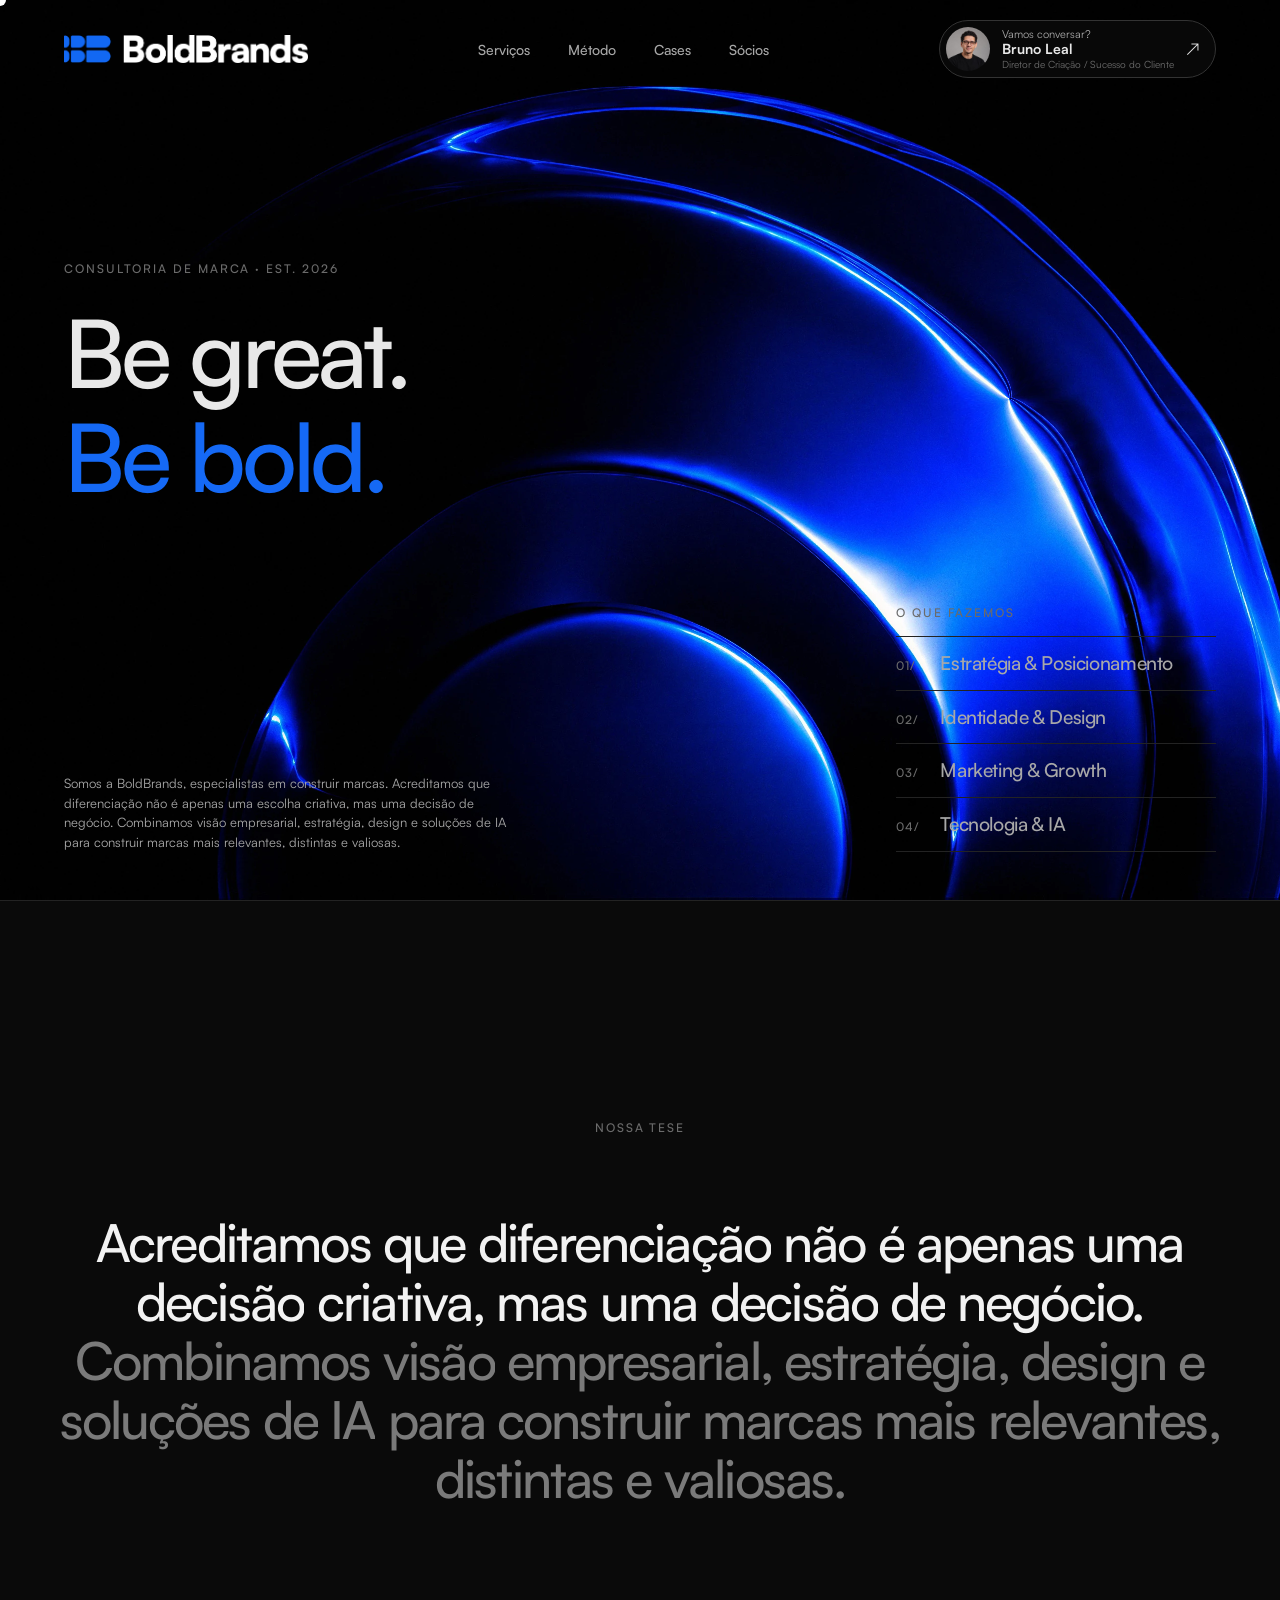
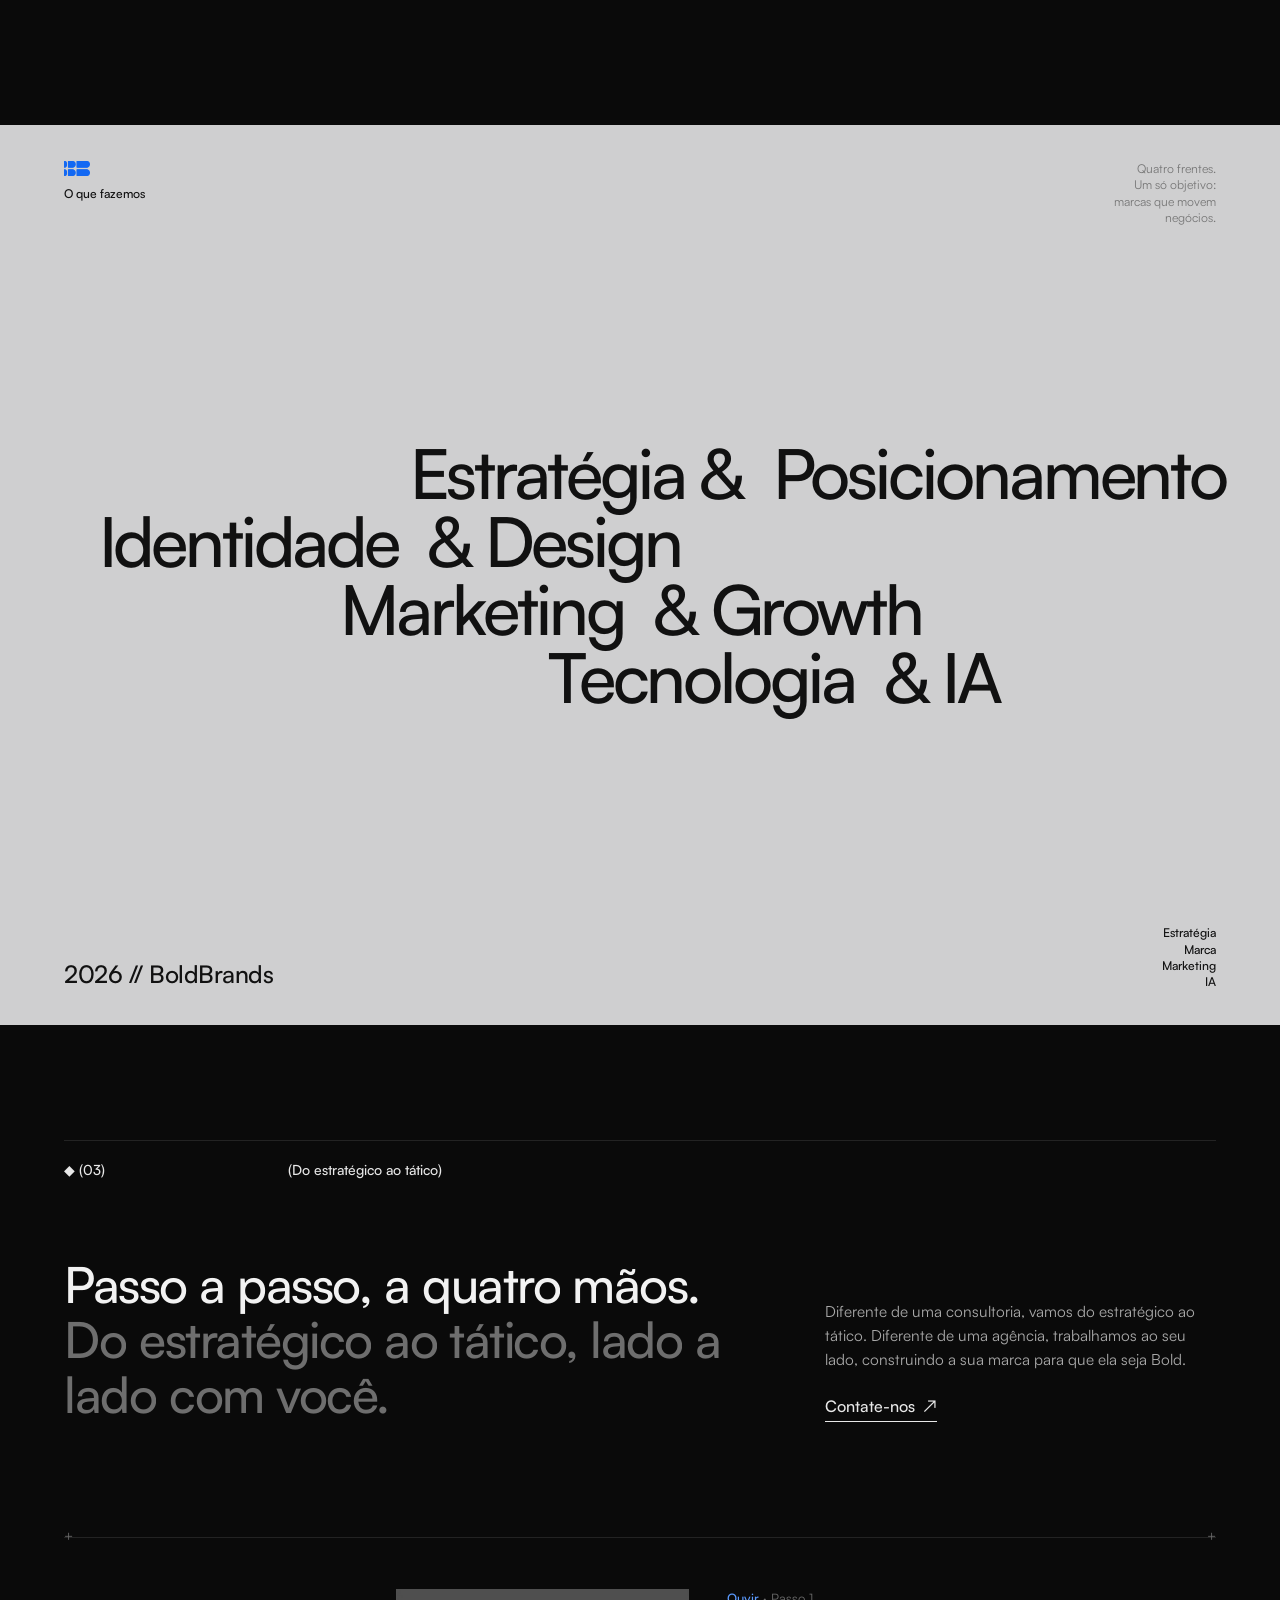
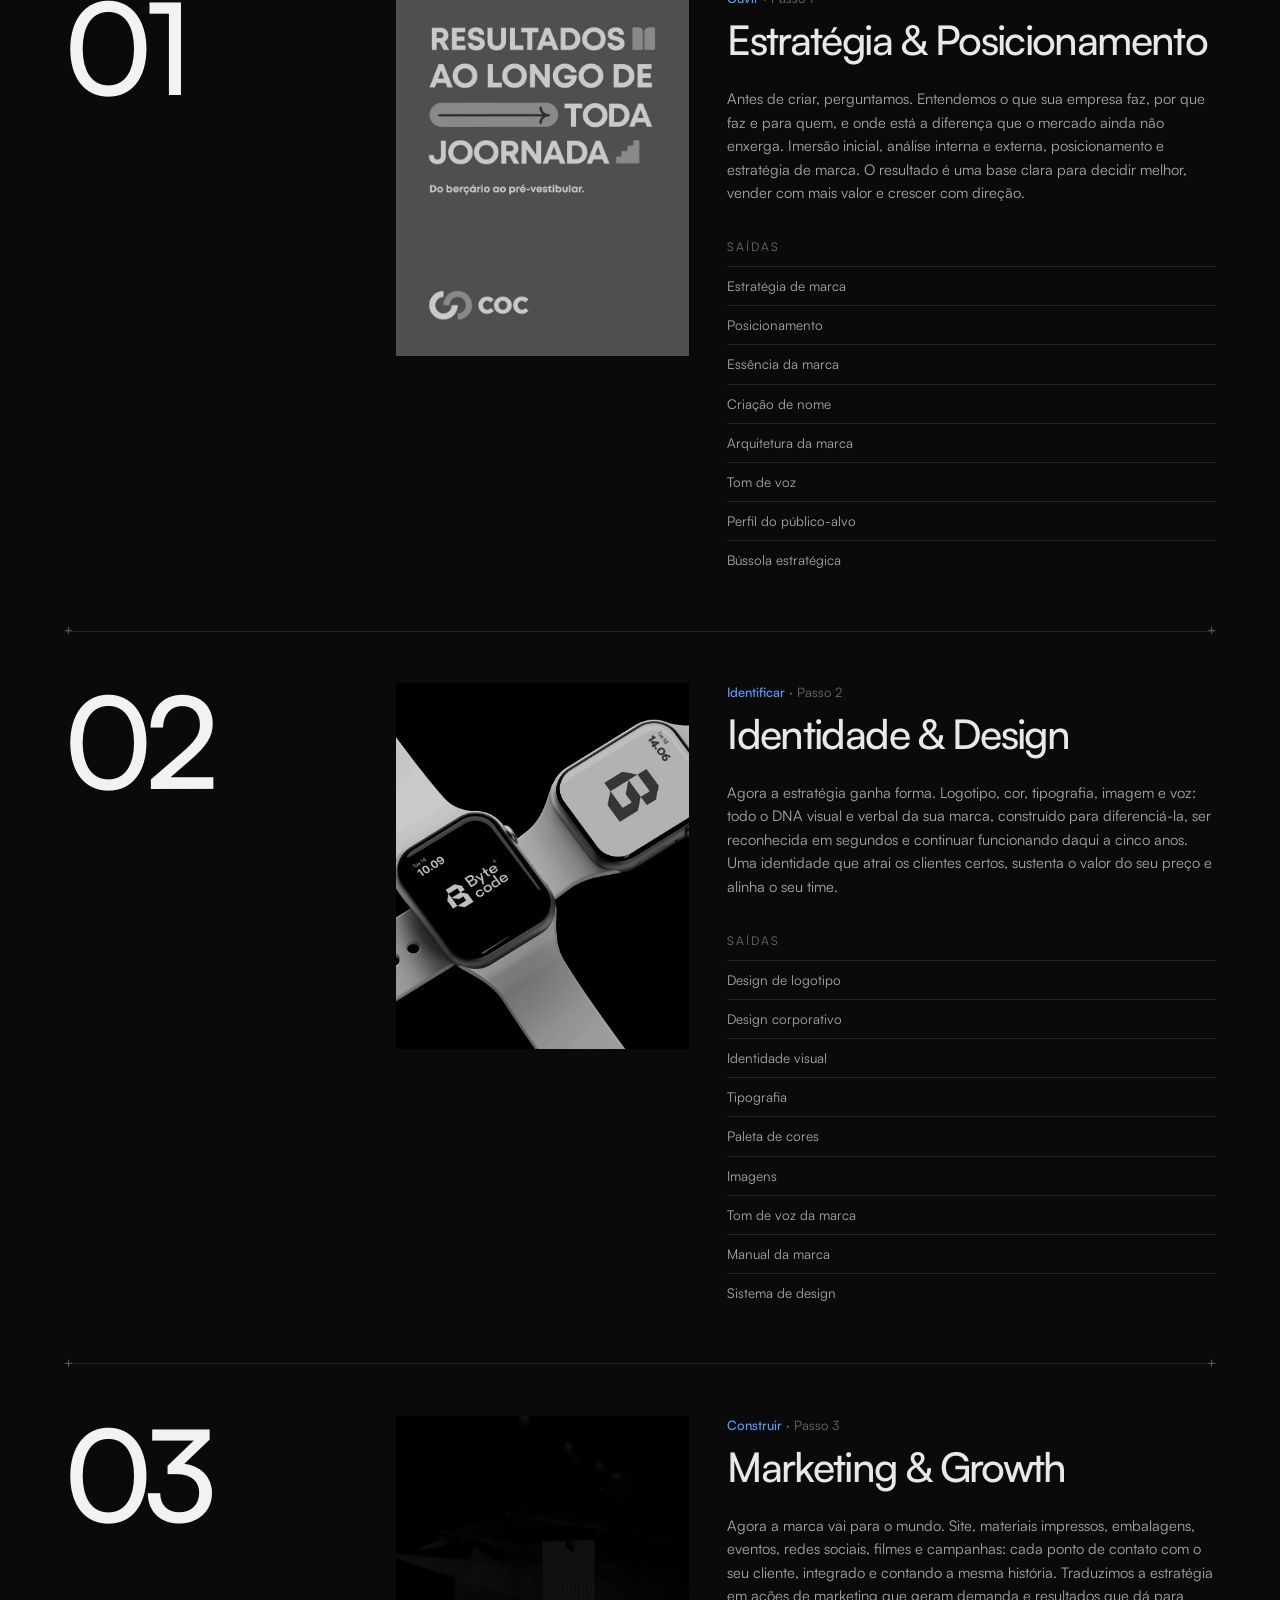
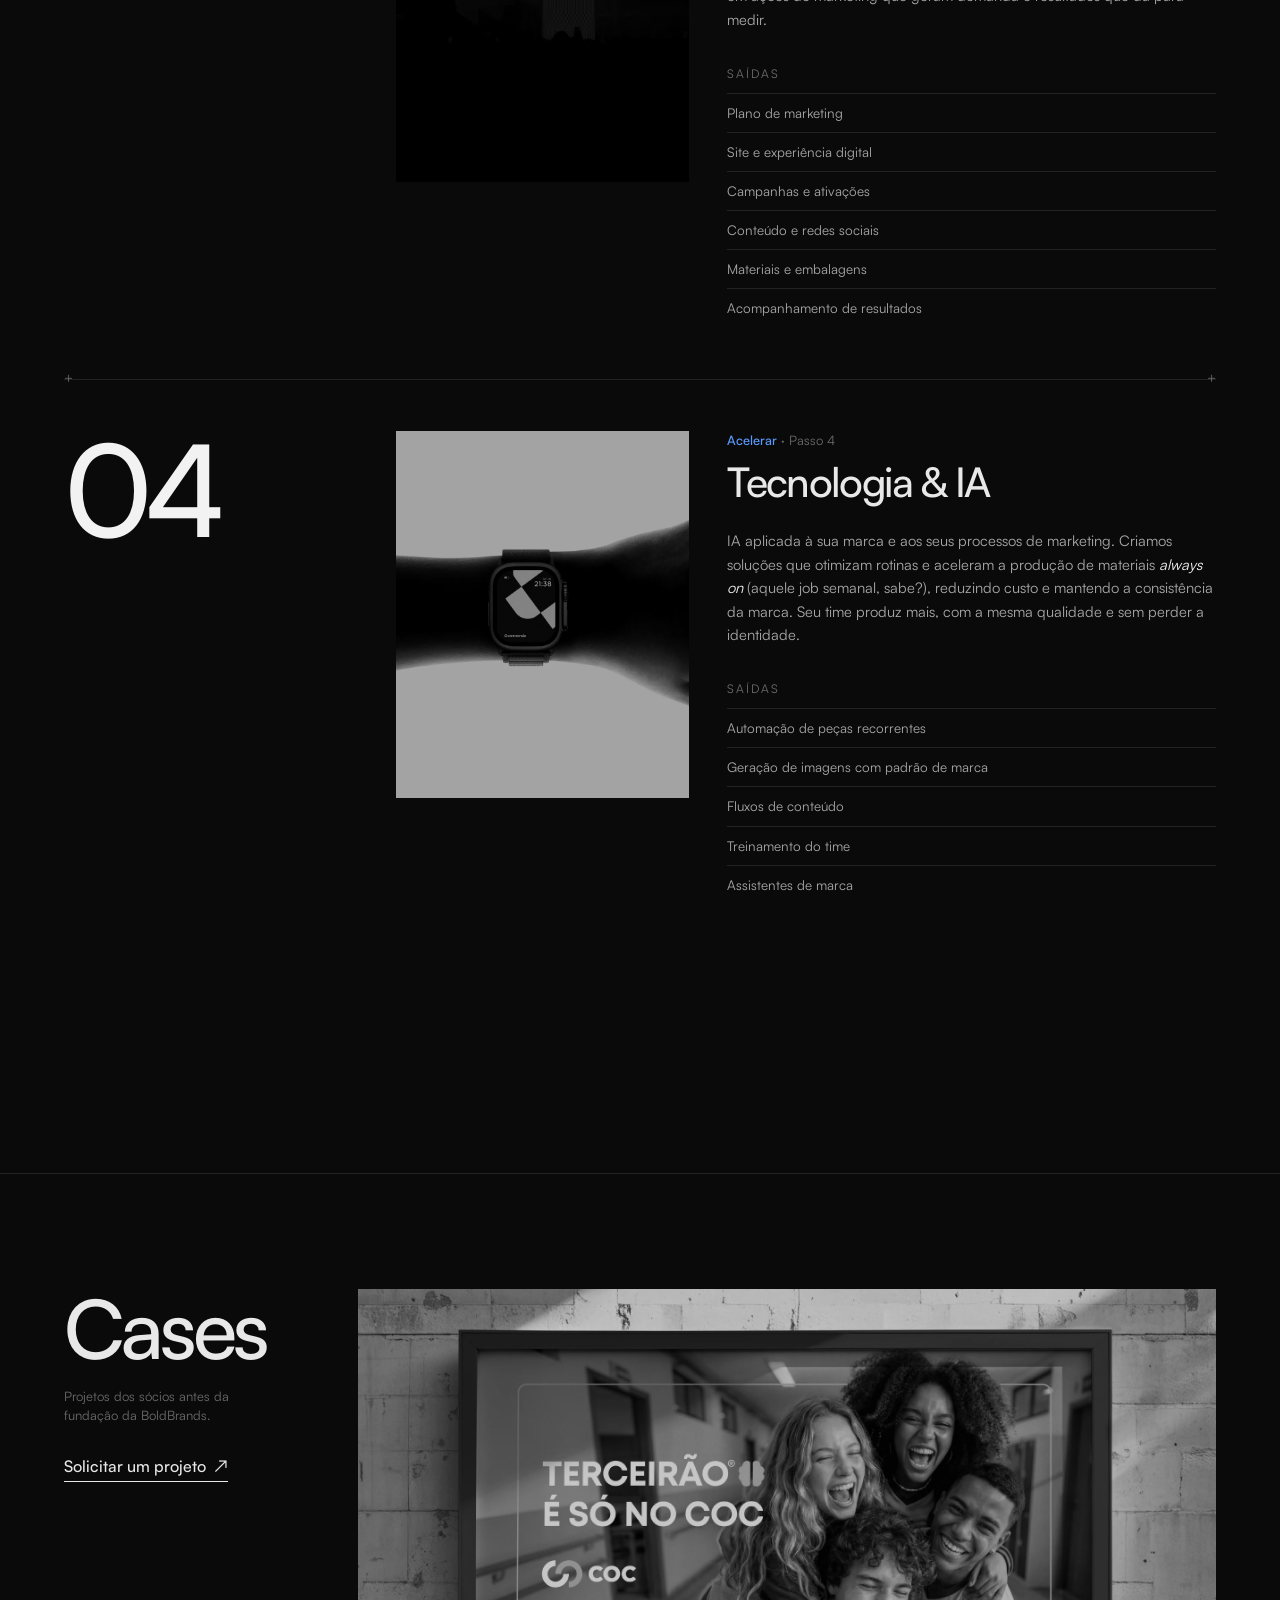
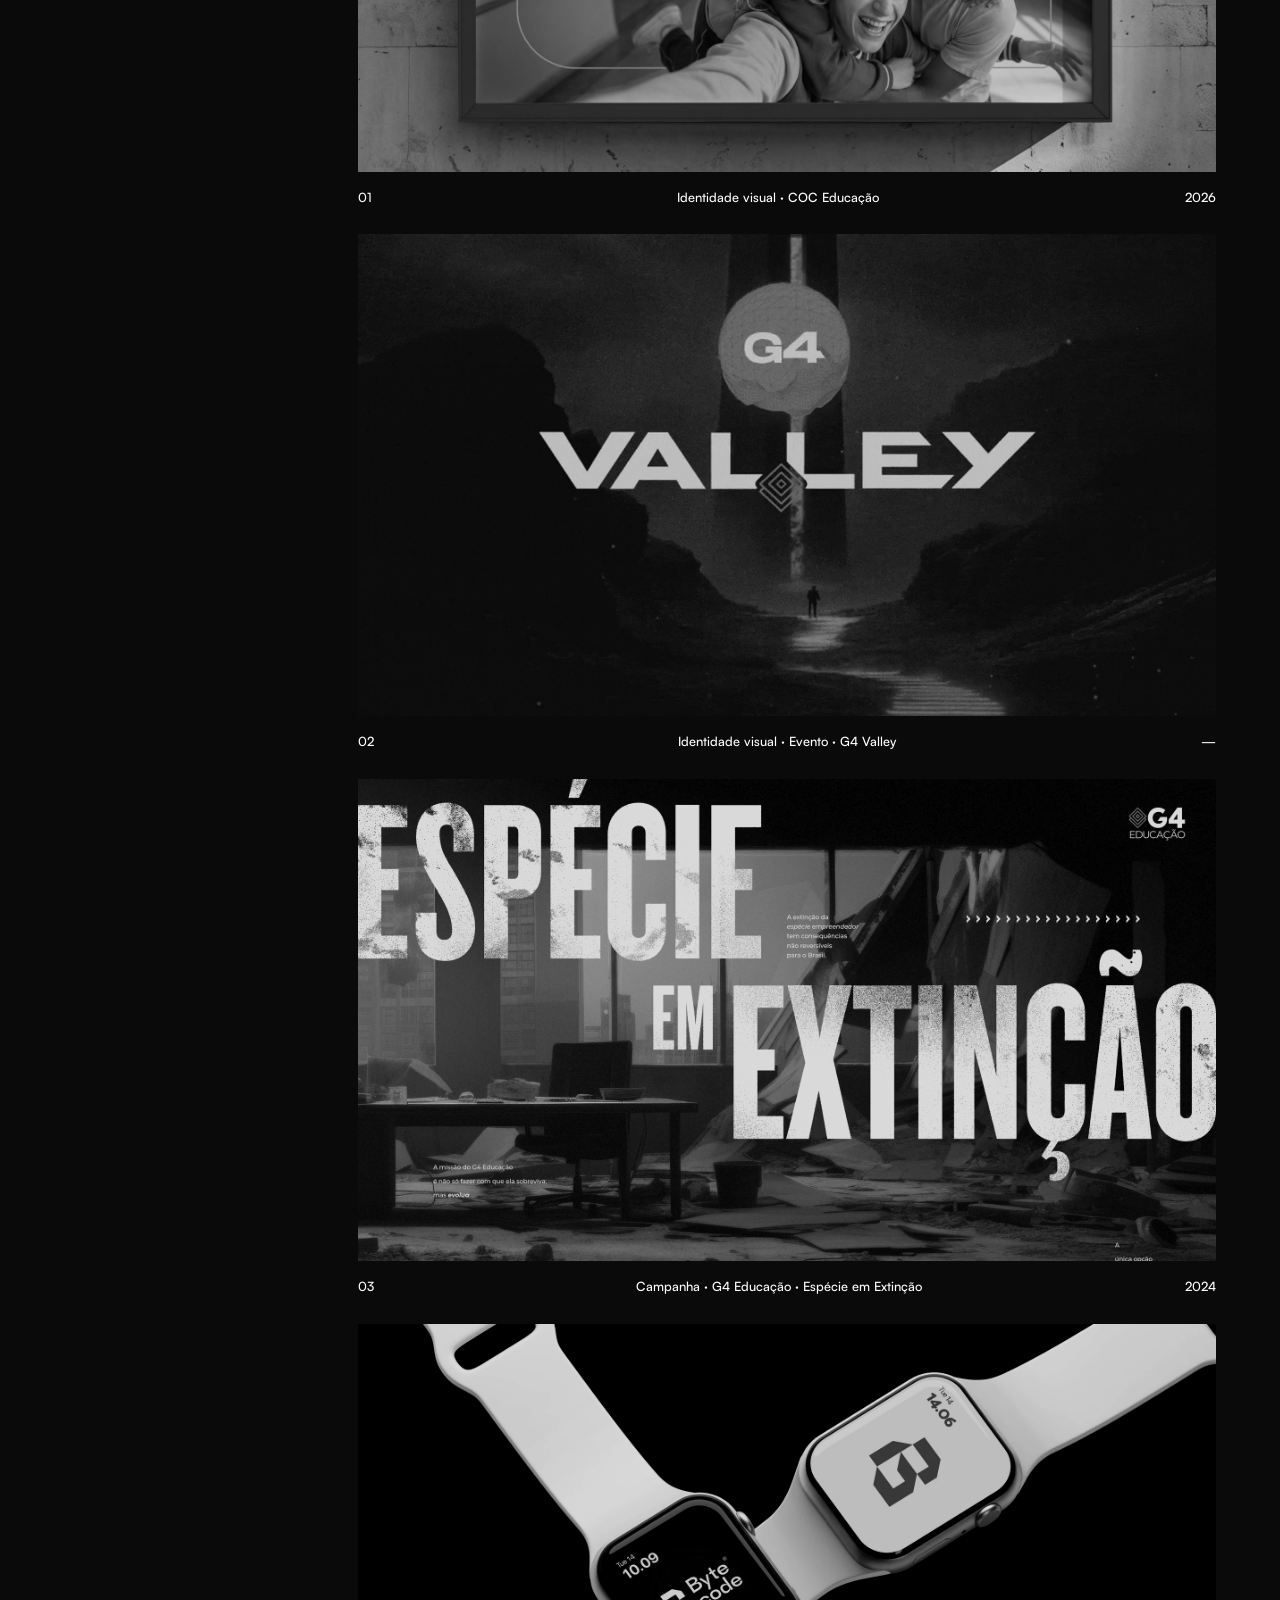
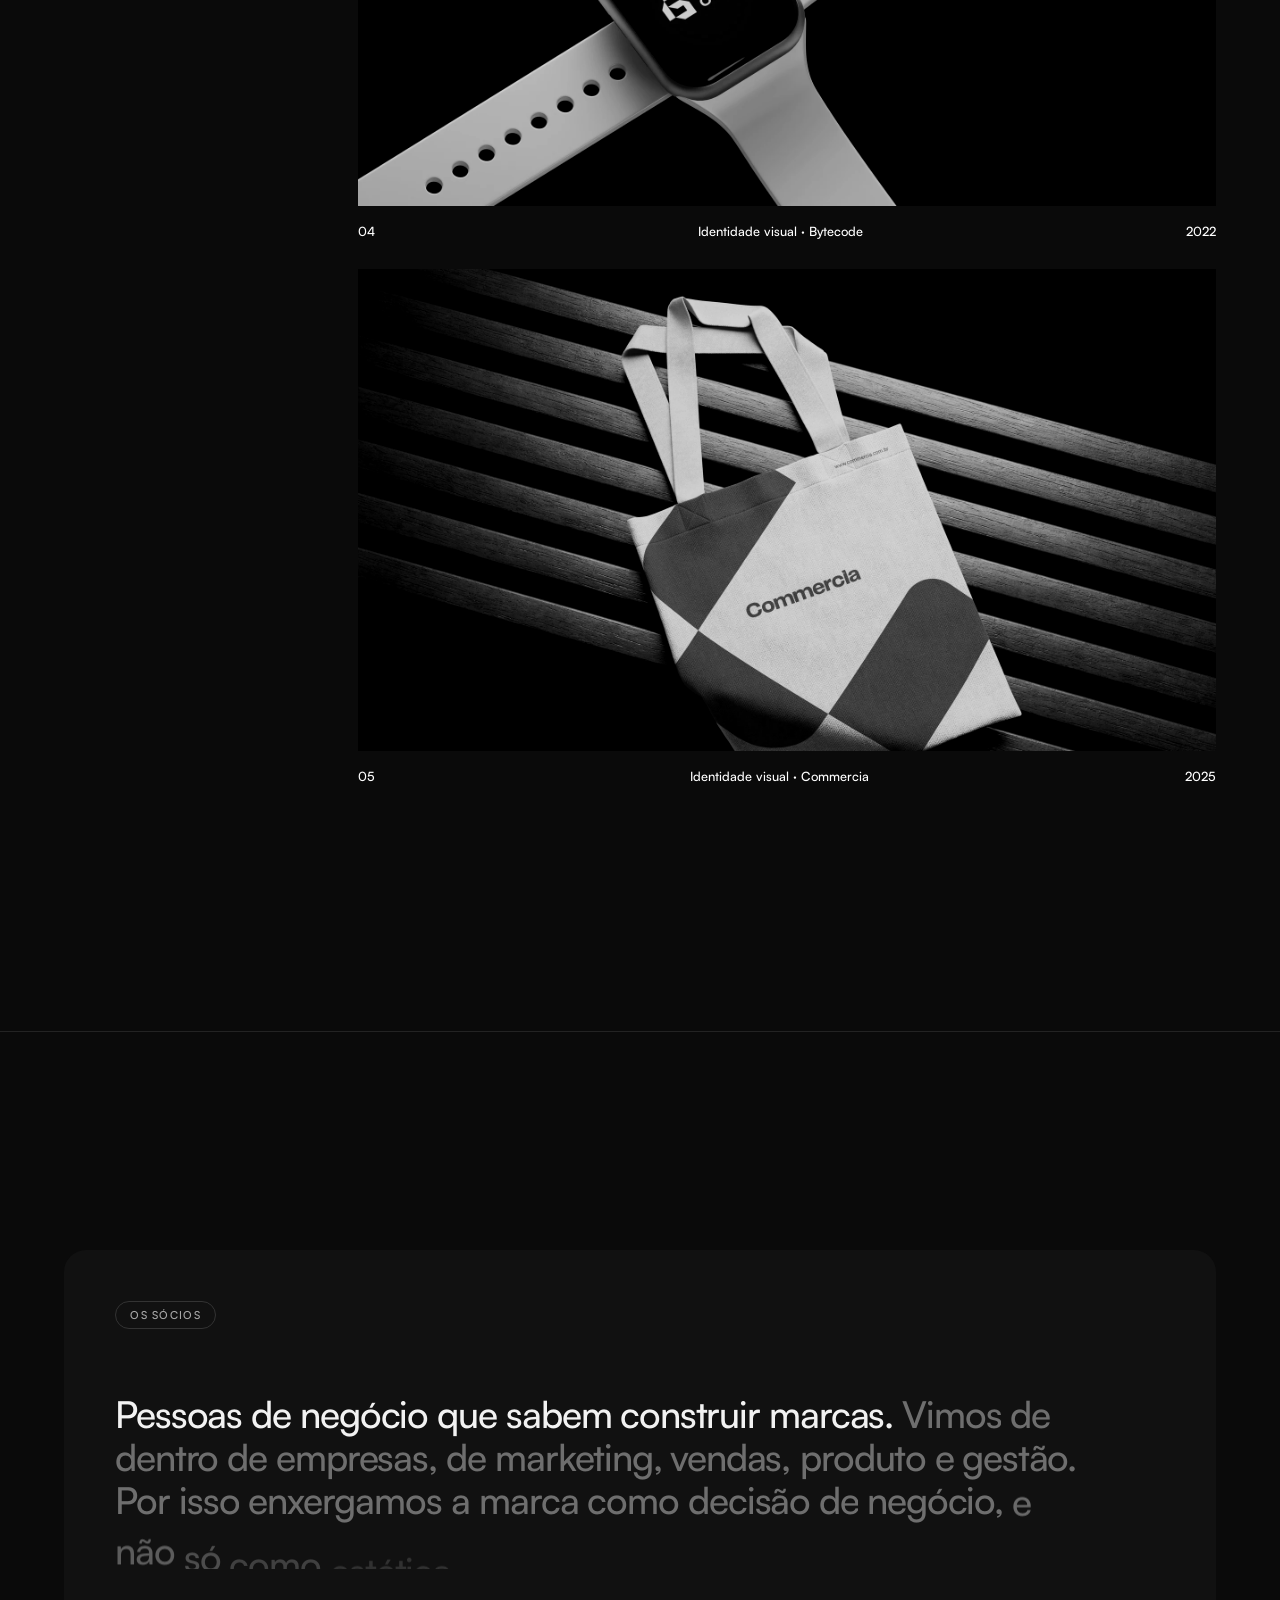
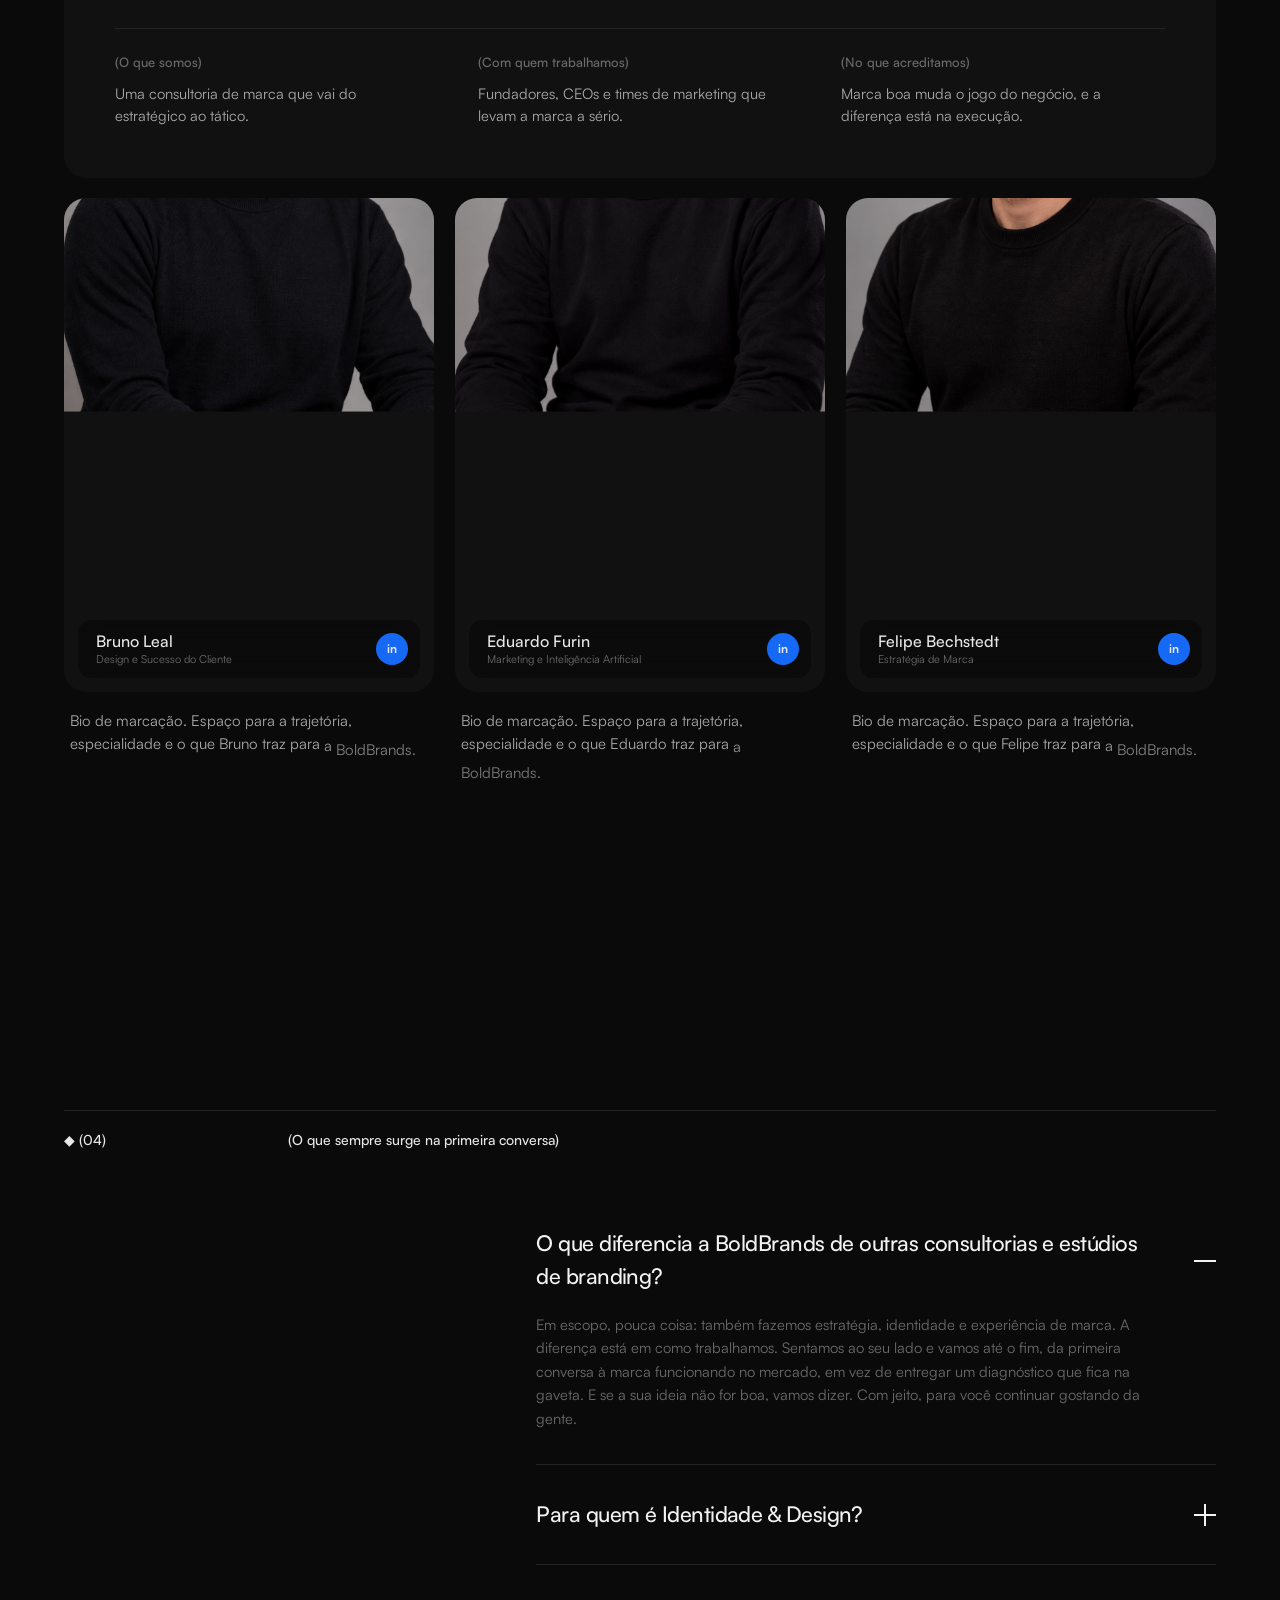
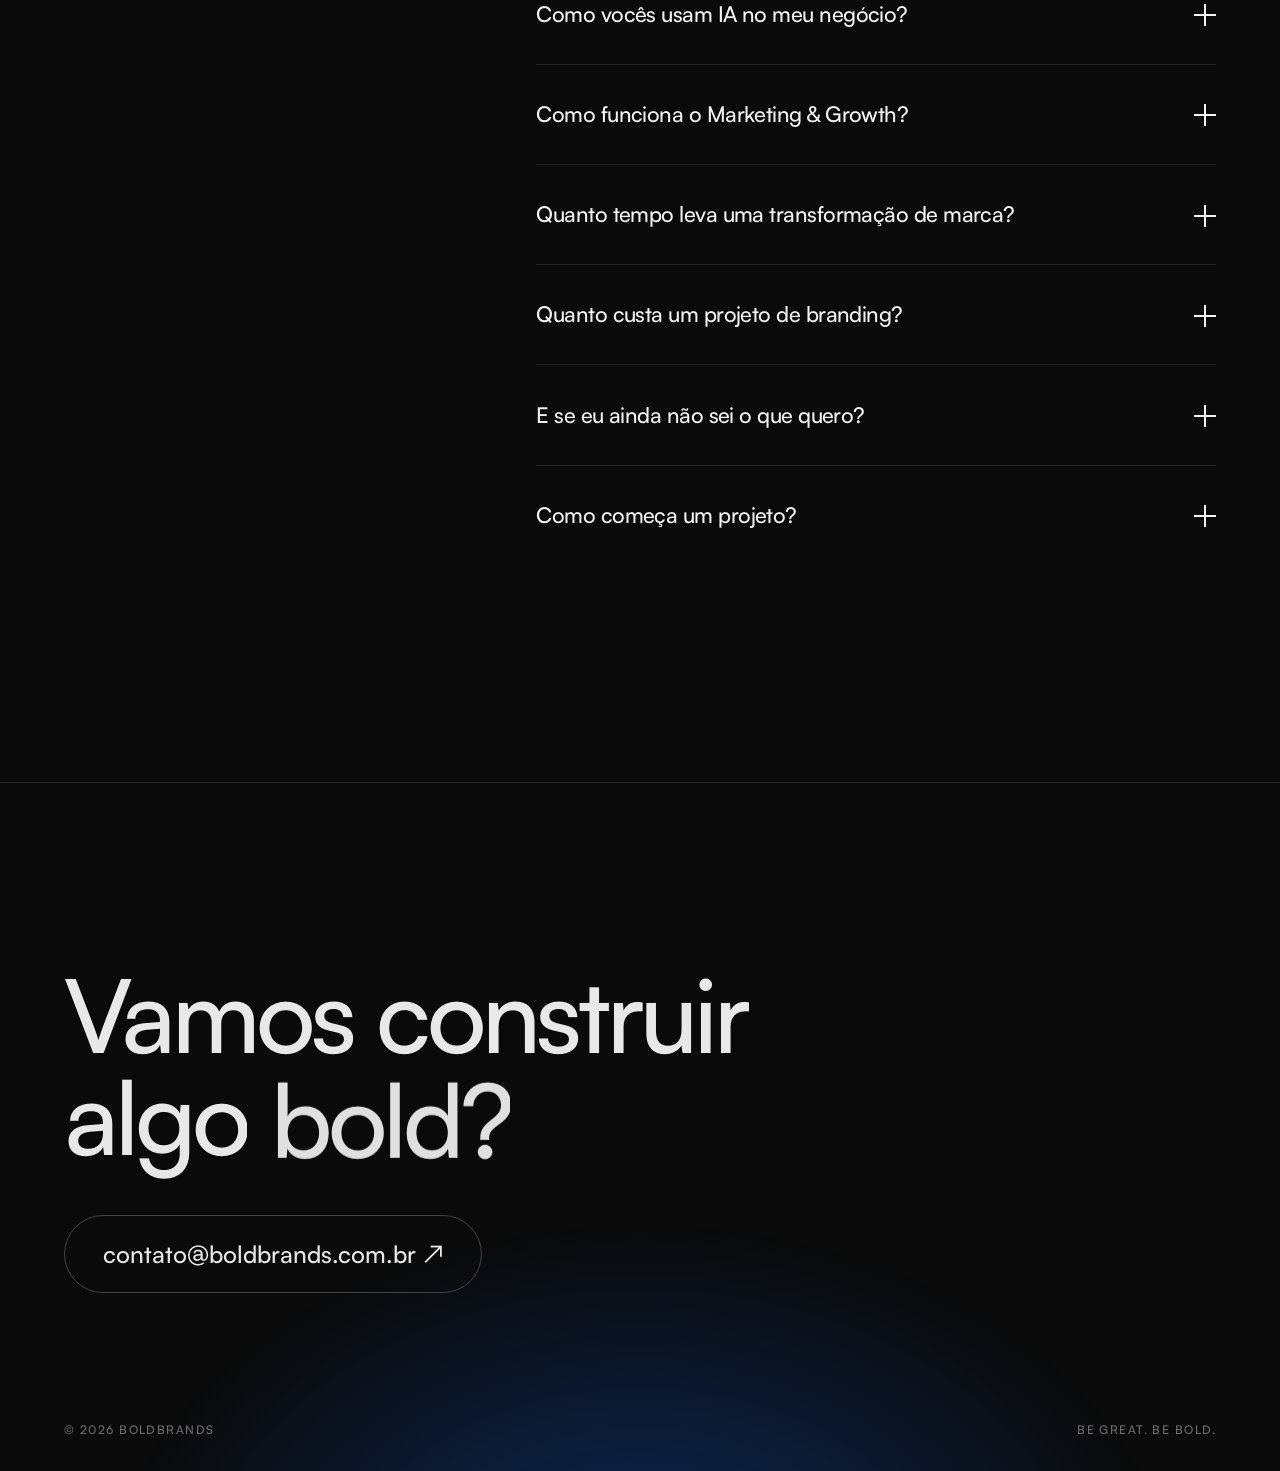
==== commit 0e0c7ebd: "Secao socios: texto e tres blocos lado a lado Co-Authored-By: Claude Sonnet 5.5 <noreply@anthropic.c" ====
--- a/index.html
+++ b/index.html
@@ -192,7 +192,12 @@
 <section class="team" id="socios">
   <div class="team-head reveal">
     <span class="chip">Os sócios</span>
-    <p class="team-lead"><span class="d">Pessoas de negócio que sabem construir marcas.</span> <span class="l">Texto de marcação sobre os três sócios: trajetória dentro de empresas, próximos de marketing, vendas, produto e gestão — e a razão pela qual enxergamos além da estética.</span></p>
+    <p class="team-lead"><span class="d">Pessoas de negócio que sabem construir marcas.</span> <span class="l">Vimos de dentro de empresas, de marketing, vendas, produto e gestão. Por isso enxergamos a marca como decisão de negócio, e não só como estética.</span></p>
+    <div class="team-facts">
+      <div><p class="tf-l">(O que somos)</p><p>Uma consultoria de marca que vai do estratégico ao tático.</p></div>
+      <div><p class="tf-l">(Com quem trabalhamos)</p><p>Fundadores, CEOs e times de marketing que levam a marca a sério.</p></div>
+      <div><p class="tf-l">(No que acreditamos)</p><p>Marca boa muda o jogo do negócio, e a diferença está na execução.</p></div>
+    </div>
   </div>
   <div class="cards">
     <article class="member reveal">
--- a/style.css
+++ b/style.css
@@ -313,3 +313,10 @@
 .hero-glow{display:none}
 .hero-bg canvas{position:absolute;inset:0;width:100%;height:100%;display:block}
 .hero-bg.gl img{visibility:hidden}
+
+/* sócios: três blocos lado a lado */
+.chip{margin-bottom:clamp(36px,5vw,80px)}
+.team-facts{display:grid;grid-template-columns:repeat(3,minmax(0,1fr));gap:clamp(18px,3vw,48px);margin-top:clamp(36px,5vw,72px);padding-top:24px;border-top:1px solid var(--line)}
+.tf-l{font-size:13px;font-weight:500;color:var(--g2);margin-bottom:10px}
+.team-facts p:not(.tf-l){font-size:clamp(14px,1.15vw,17px);line-height:1.5;color:var(--g3);max-width:30ch}
+@media(max-width:800px){.team-facts{grid-template-columns:1fr}}
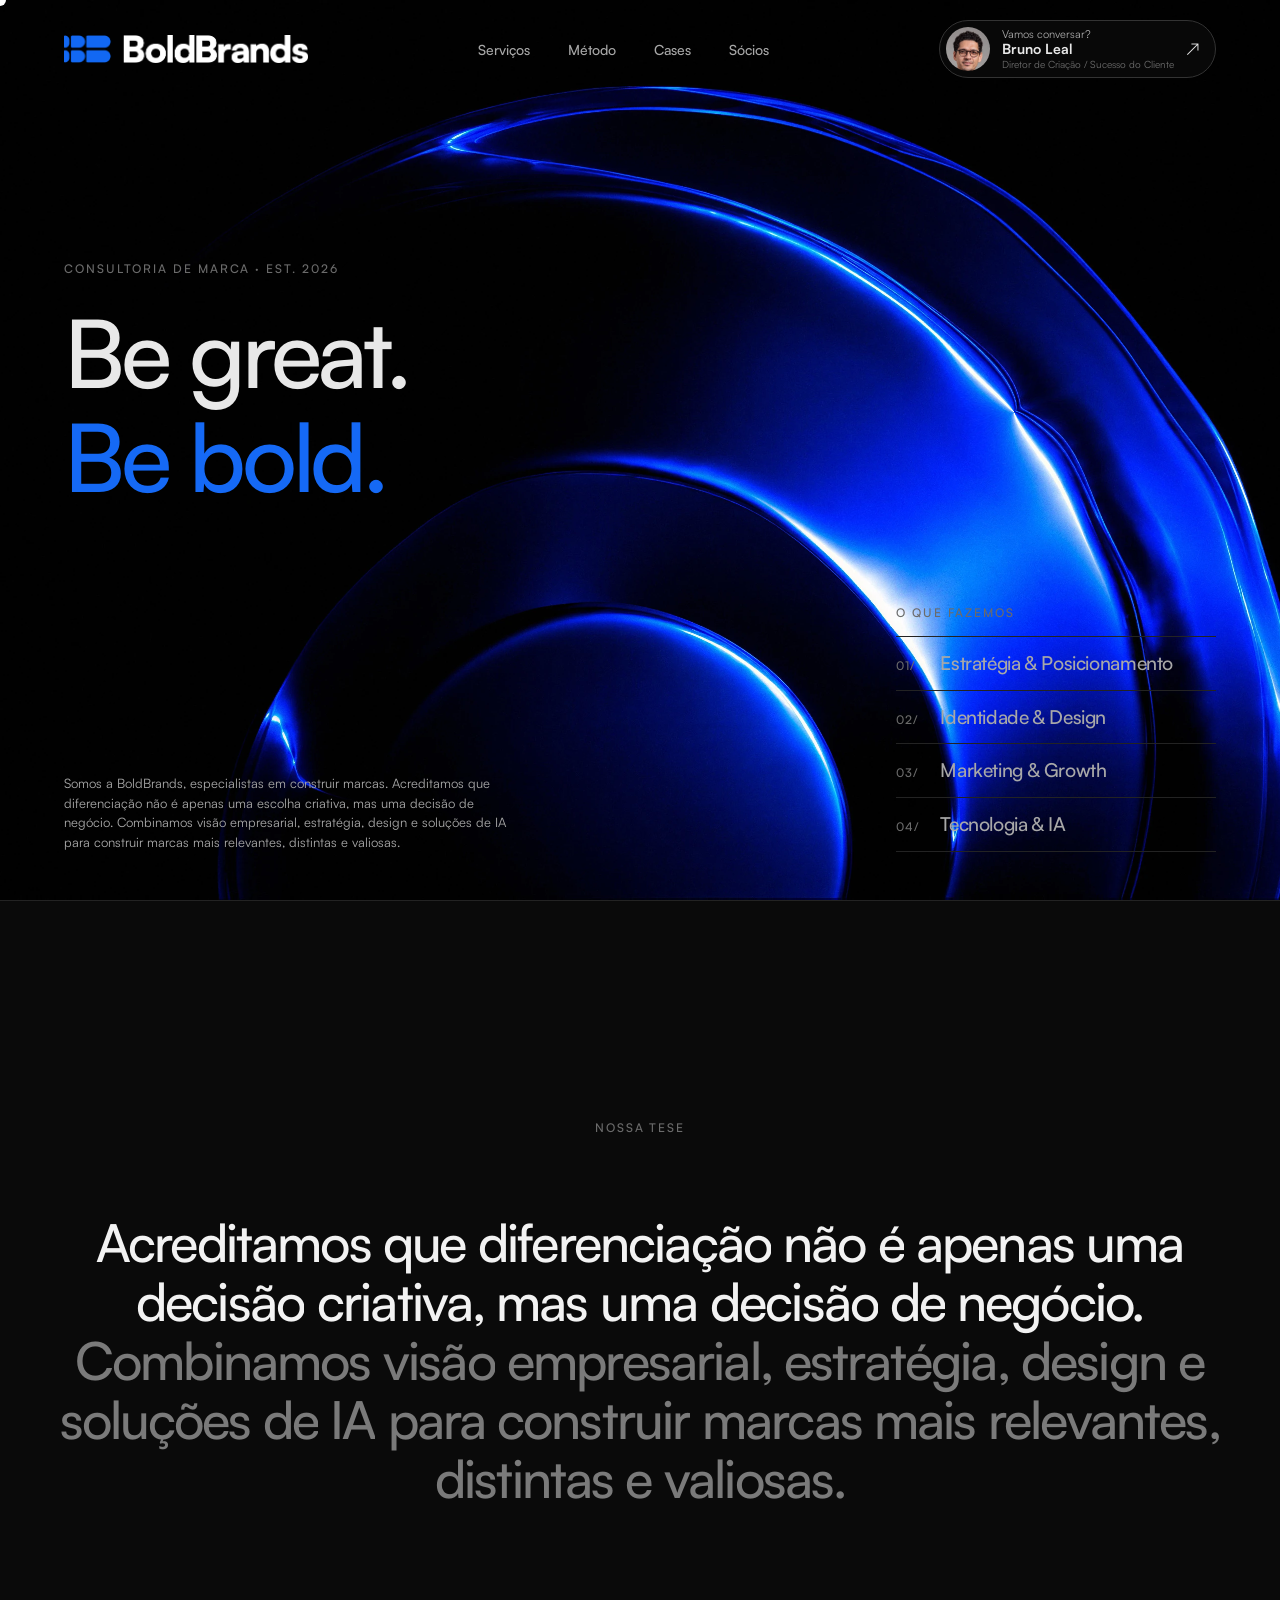
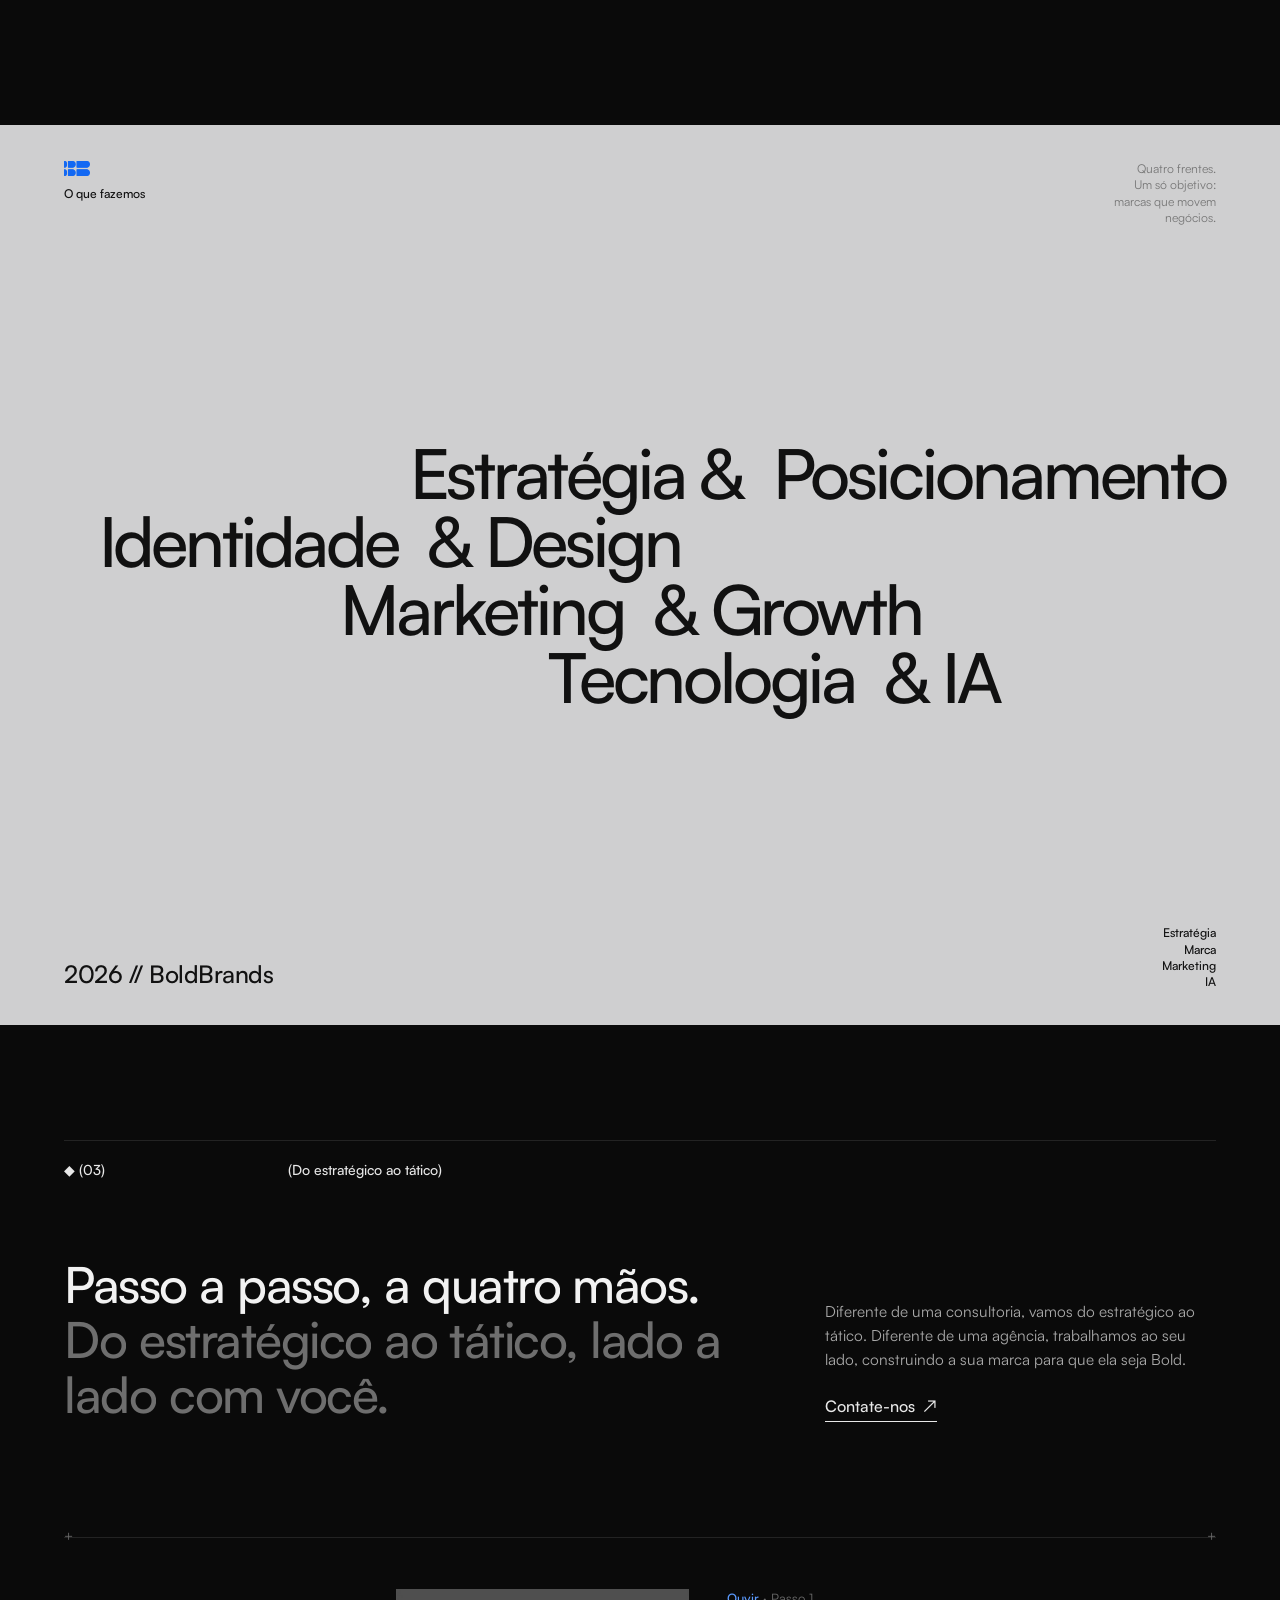
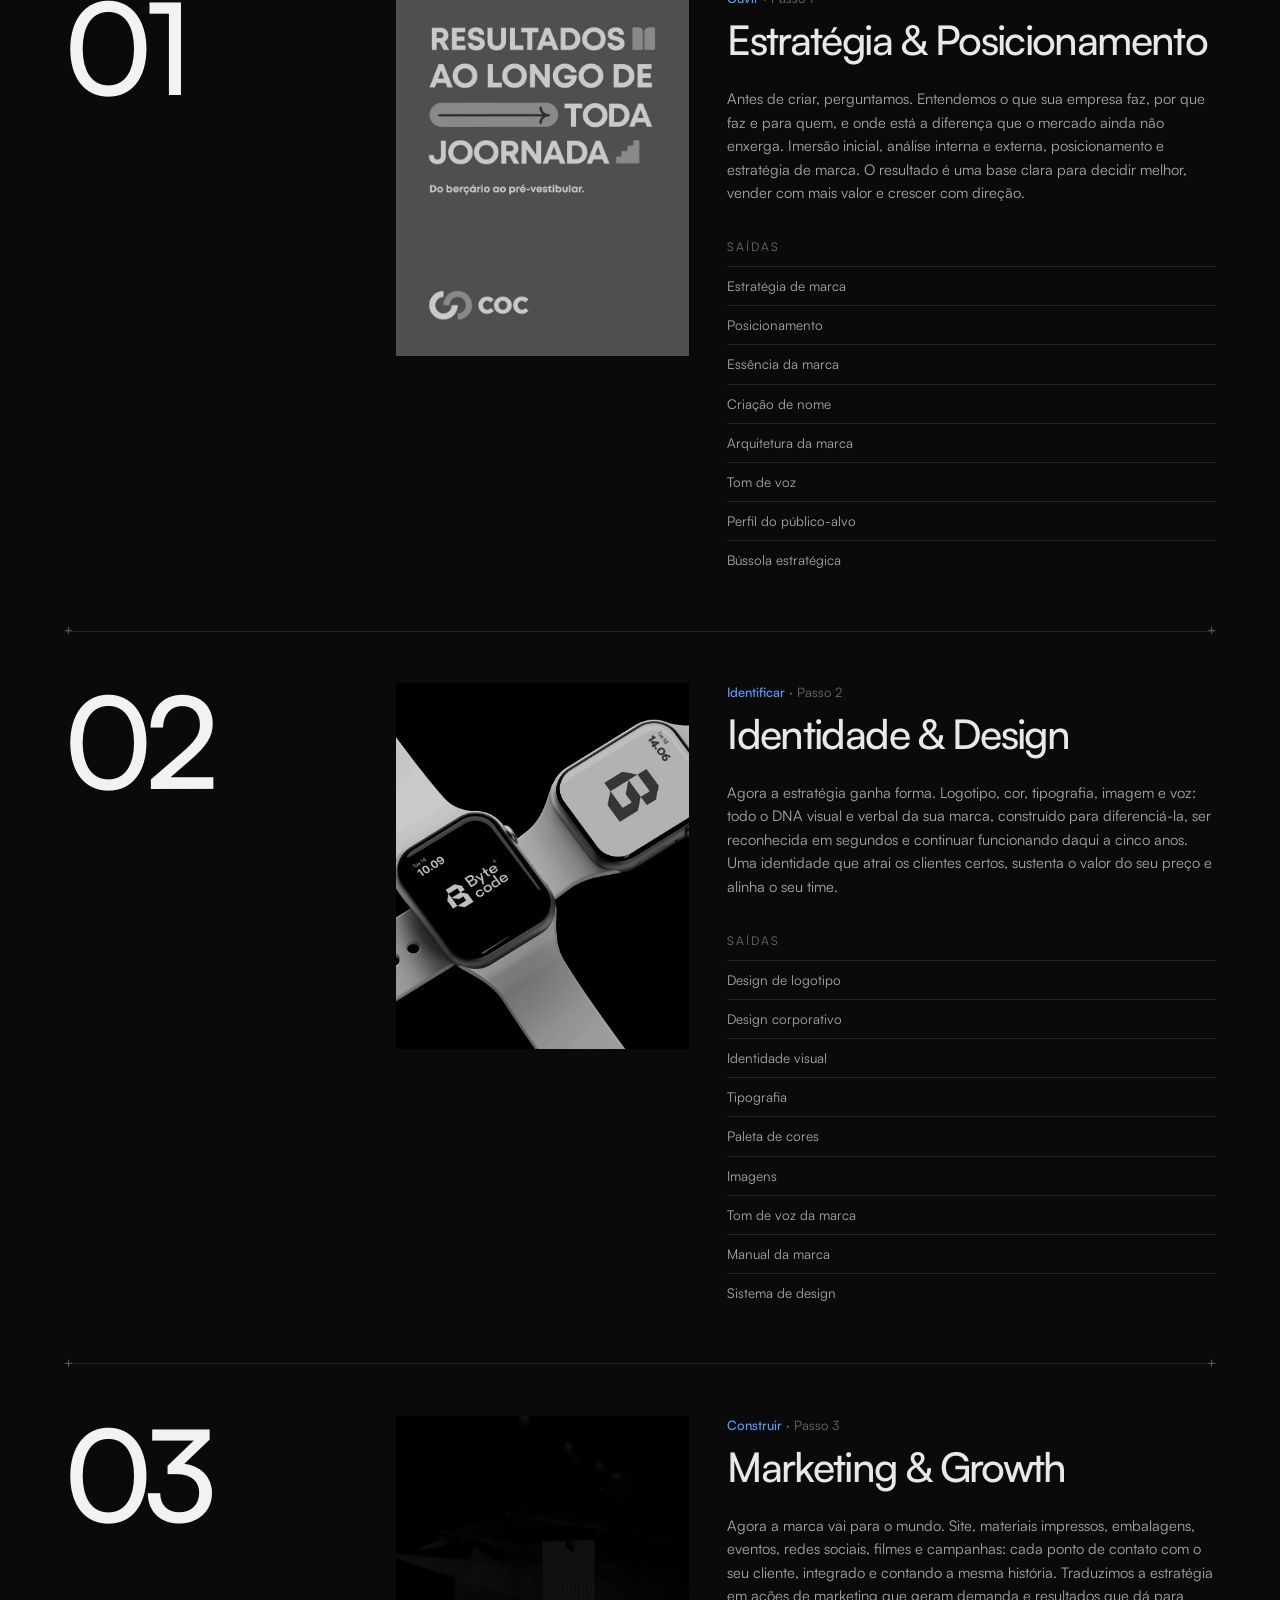
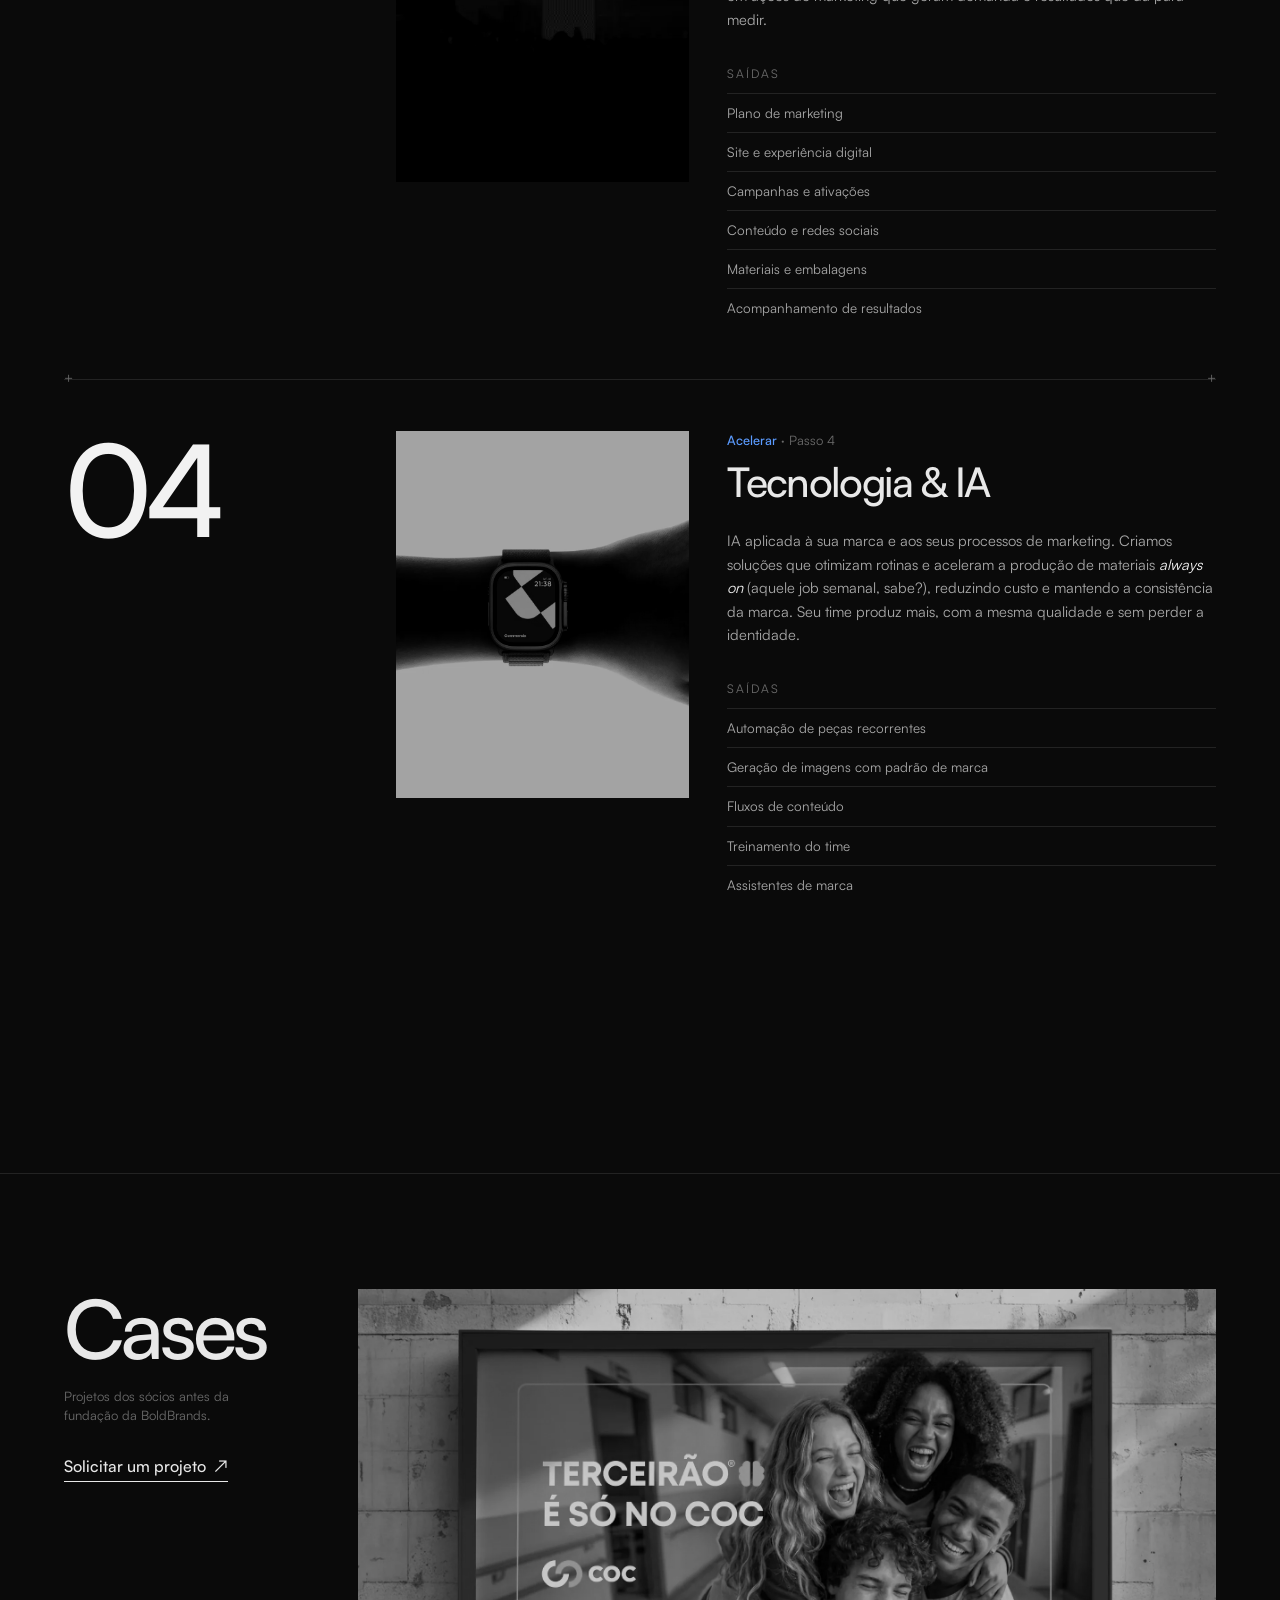
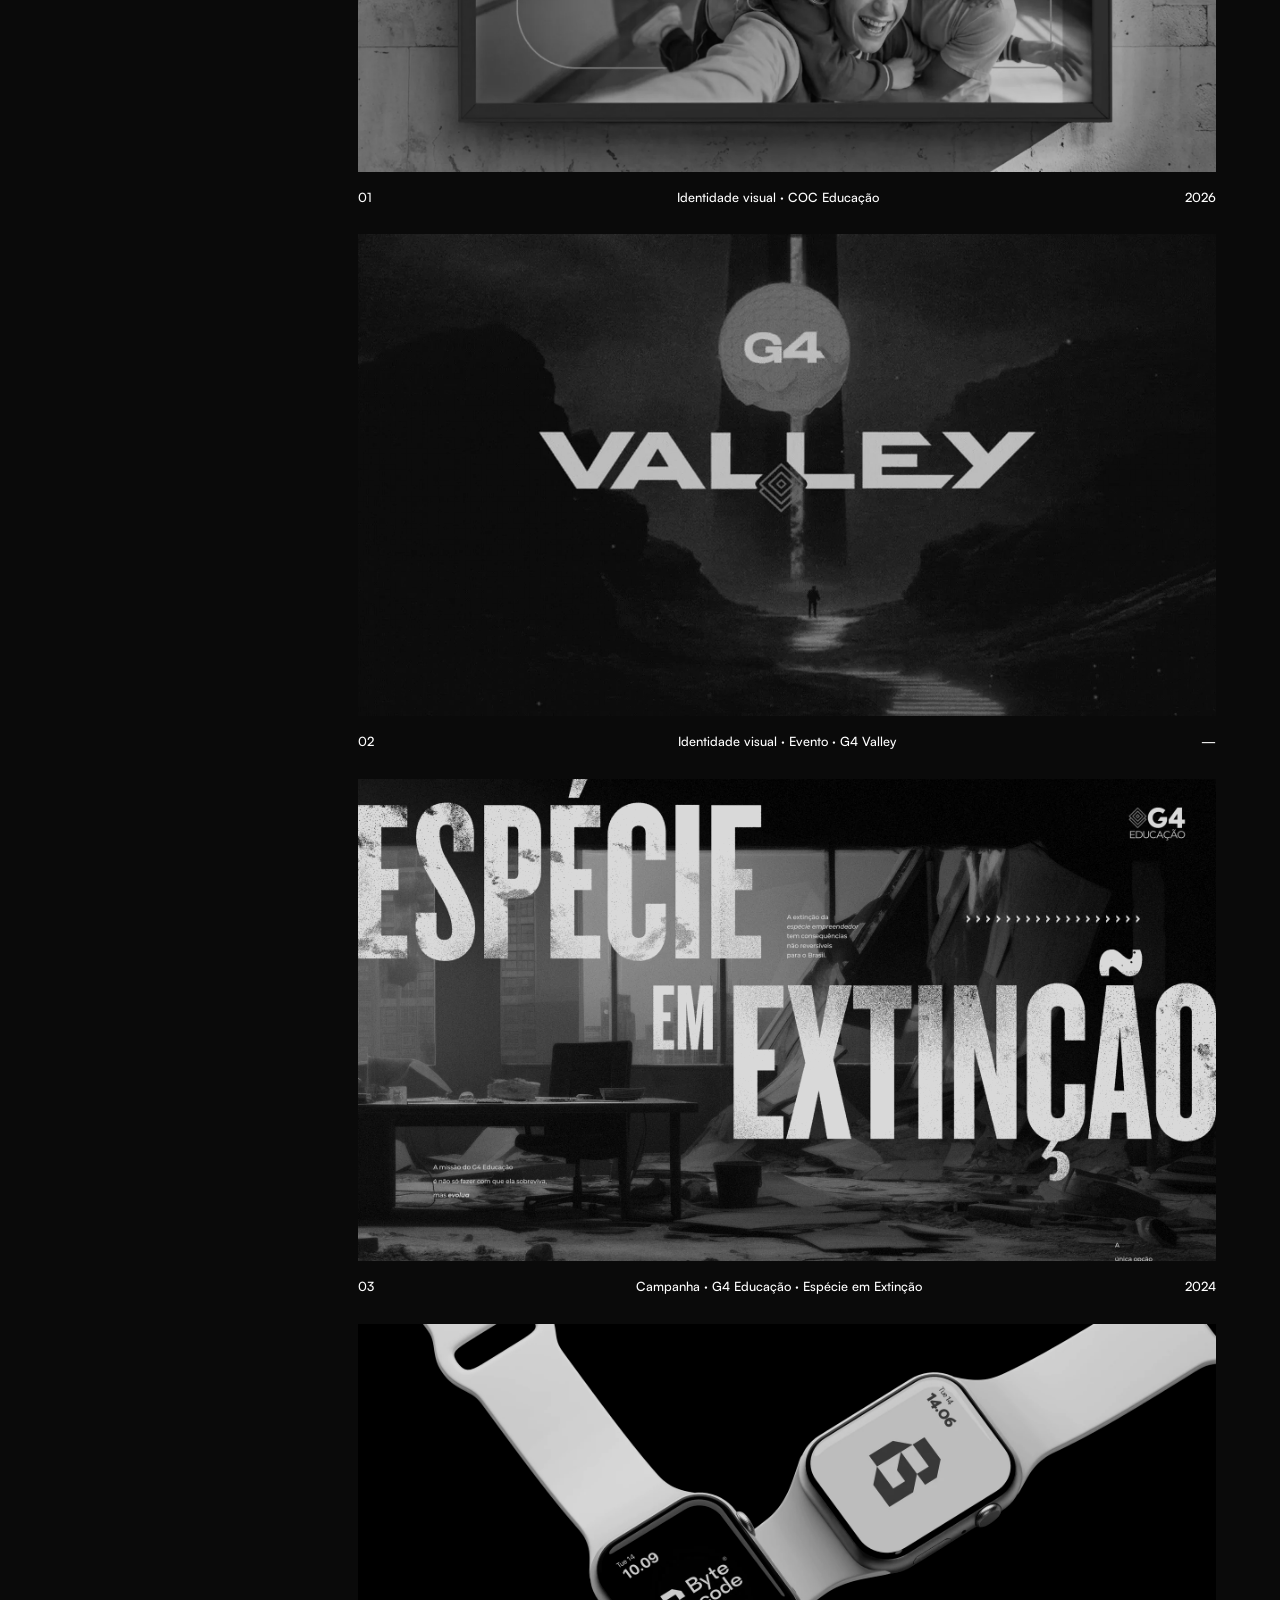
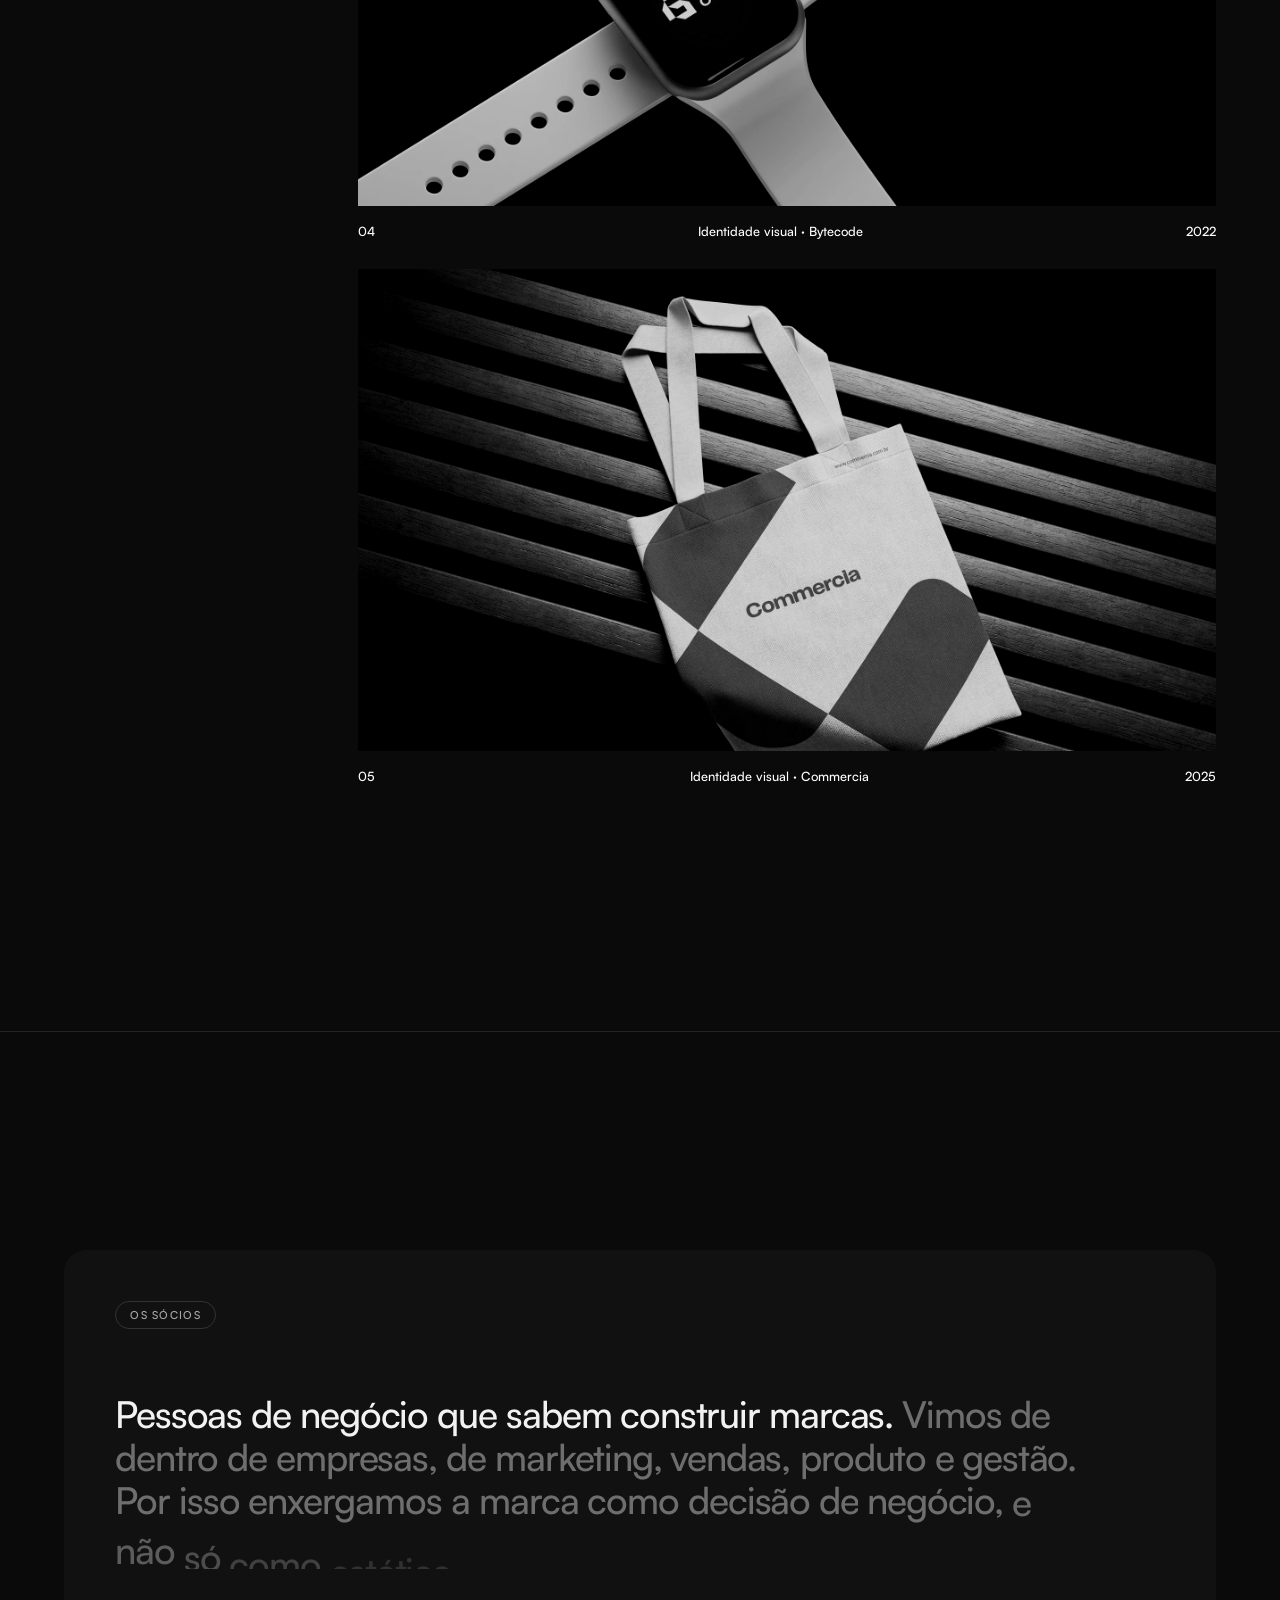
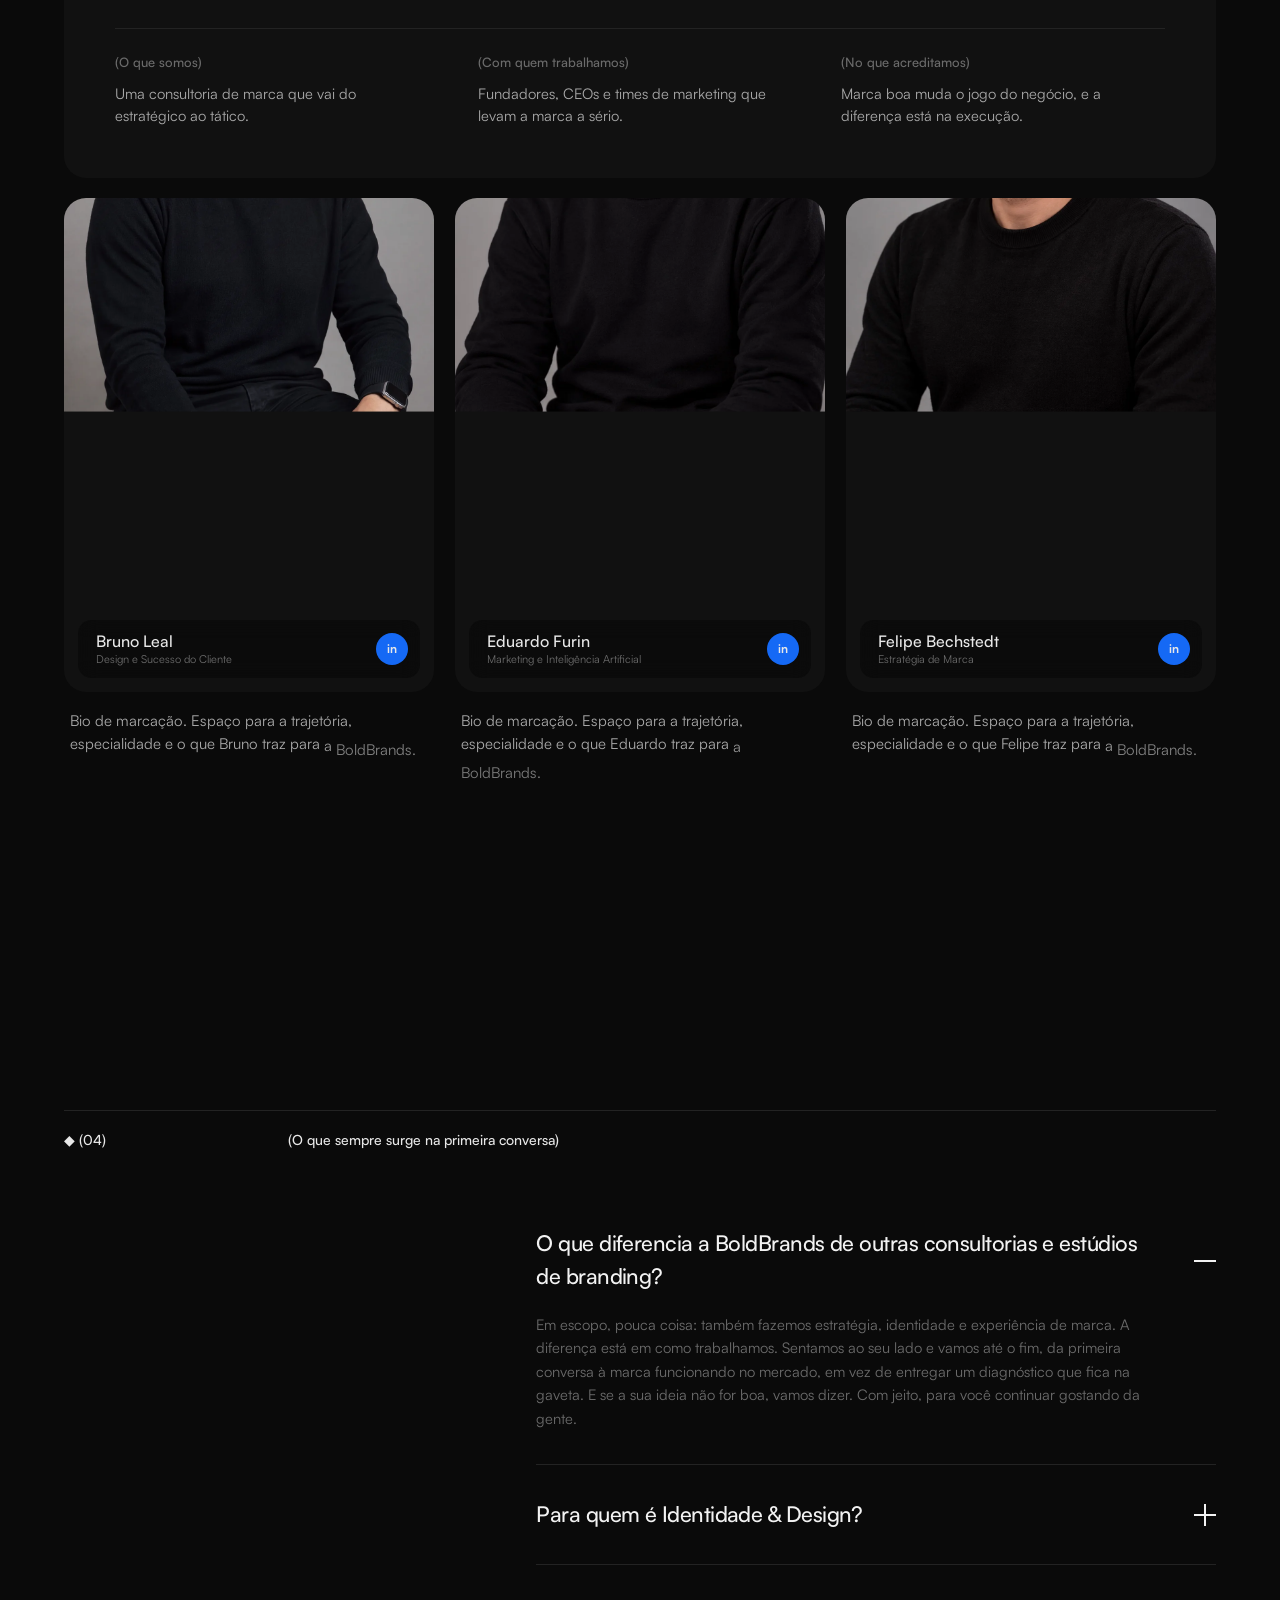
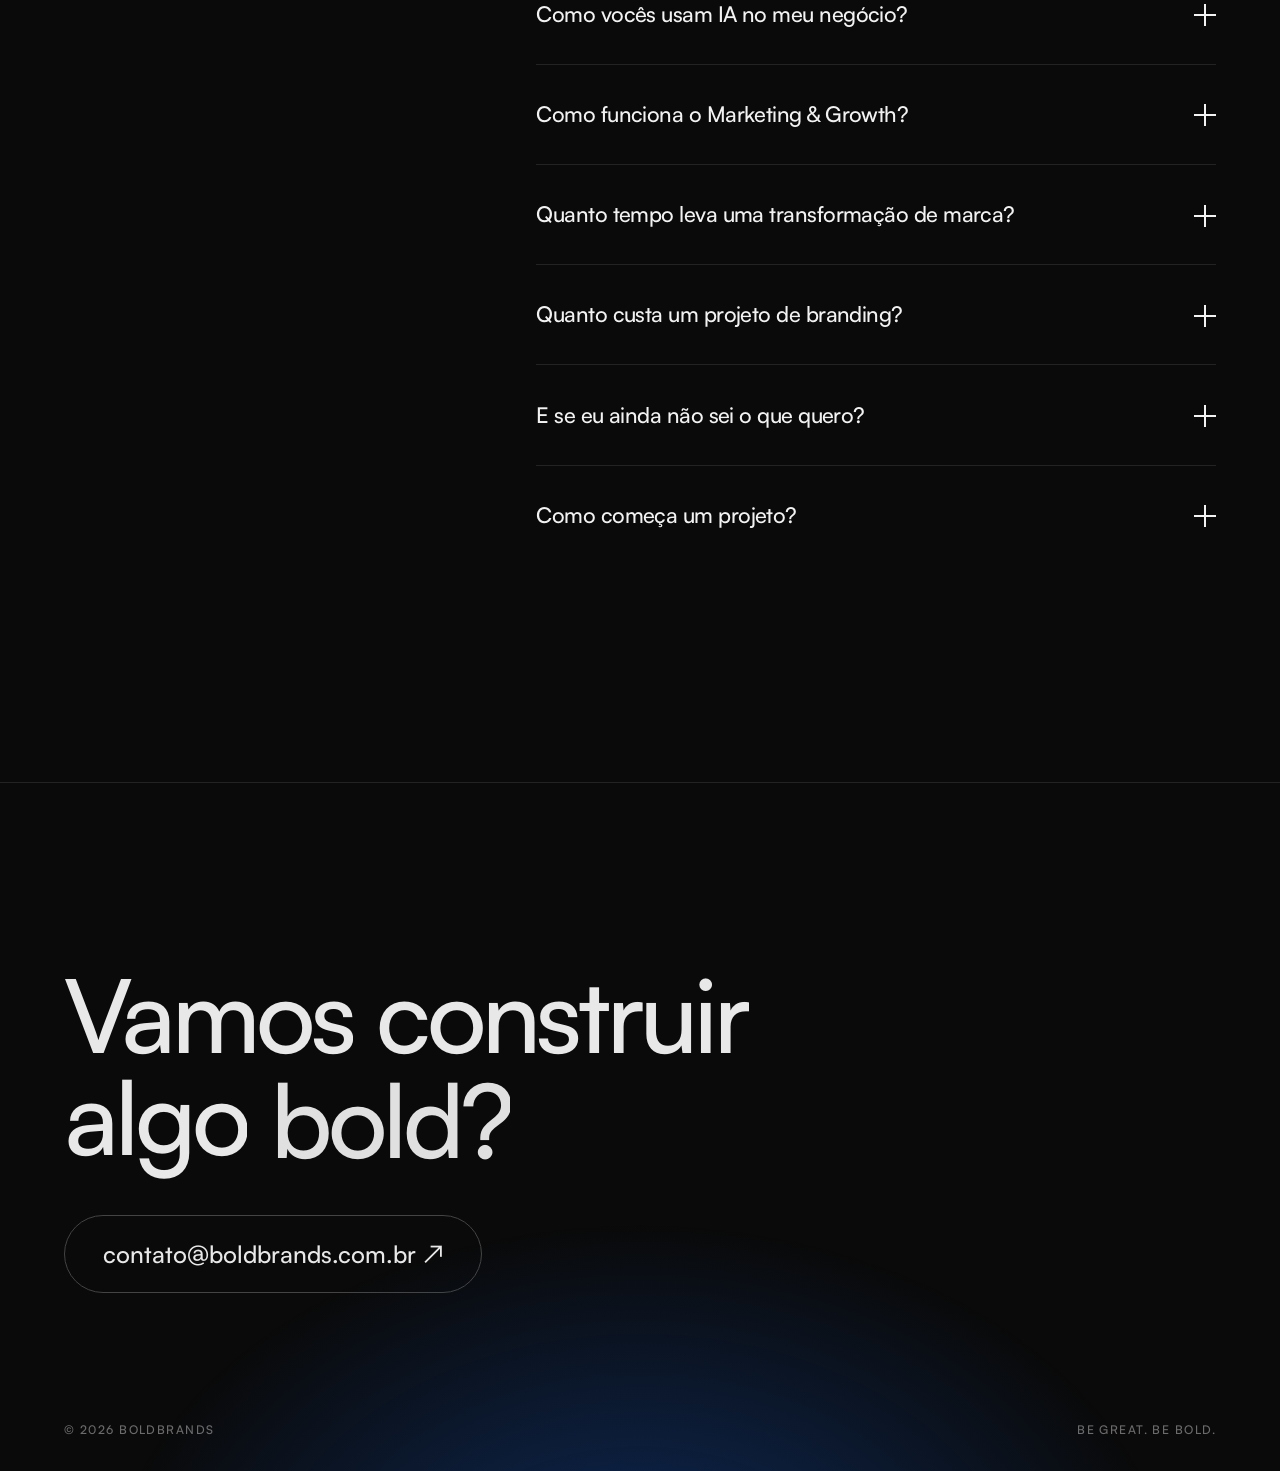
==== commit bebec1ff: "Otimiza imagens e videos para web (WebP, menores), nova foto do Bruno Co-Authored-By: Claude Sonnet " ====
--- a/index.html
+++ b/index.html
@@ -28,9 +28,9 @@
     <a href="#portfolio">Cases</a>
     <a href="#socios">Sócios</a>
   </nav>
-  <!-- TROCAR AQUI: foto (img/contato-bruno.jpg), nome e cargo do cartão de contato -->
+  <!-- TROCAR AQUI: foto (img/contato-bruno.webp), nome e cargo do cartão de contato -->
   <a href="#contato" class="contact-card" aria-label="Vamos conversar? Fale com Bruno Leal">
-    <img src="img/contato-bruno.jpg?v=2" alt="" width="240" height="240">
+    <img src="img/contato-bruno.webp?v=4" alt="" width="240" height="240">
     <span class="cc-txt"><small>Vamos conversar?</small><b>Bruno Leal</b><em>Diretor de Criação / Sucesso do Cliente</em></span>
     <i>↗</i>
   </a>
@@ -188,7 +188,7 @@
 
 <!-- ===== SÓCIOS =====
      TROCAR AQUI: o texto do topo (.team-lead) e, em cada <article class="member">, nome (b), cargo (small) e bio (p.bio).
-     Fotos: img/socio-bruno.jpg, socio-eduardo.jpg, socio-felipe.jpg -->
+     Fotos: img/socio-bruno.webp, socio-eduardo.webp, socio-felipe.webp -->
 <section class="team" id="socios">
   <div class="team-head reveal">
     <span class="chip">Os sócios</span>
@@ -201,17 +201,17 @@
   </div>
   <div class="cards">
     <article class="member reveal">
-      <figure><img src="img/socio-bruno.jpg?v=2" alt="Bruno Leal" loading="lazy">
+      <figure><img src="img/socio-bruno.webp?v=4" alt="Bruno Leal" loading="lazy">
         <figcaption><span><b>Bruno Leal</b><small>Design e Sucesso do Cliente</small></span><i>in</i></figcaption></figure>
       <p class="bio">Bio de marcação. Espaço para a trajetória, especialidade e o que Bruno traz para a BoldBrands.</p>
     </article>
     <article class="member reveal">
-      <figure><img src="img/socio-eduardo.jpg?v=2" alt="Eduardo Furin" loading="lazy">
+      <figure><img src="img/socio-eduardo.webp?v=4" alt="Eduardo Furin" loading="lazy">
         <figcaption><span><b>Eduardo Furin</b><small>Marketing e Inteligência Artificial</small></span><i>in</i></figcaption></figure>
       <p class="bio">Bio de marcação. Espaço para a trajetória, especialidade e o que Eduardo traz para a BoldBrands.</p>
     </article>
     <article class="member reveal">
-      <figure><img src="img/socio-felipe.jpg?v=2" alt="Felipe Bechstedt" loading="lazy">
+      <figure><img src="img/socio-felipe.webp?v=4" alt="Felipe Bechstedt" loading="lazy">
         <figcaption><span><b>Felipe Bechstedt</b><small>Estratégia de Marca</small></span><i>in</i></figcaption></figure>
       <p class="bio">Bio de marcação. Espaço para a trajetória, especialidade e o que Felipe traz para a BoldBrands.</p>
     </article>
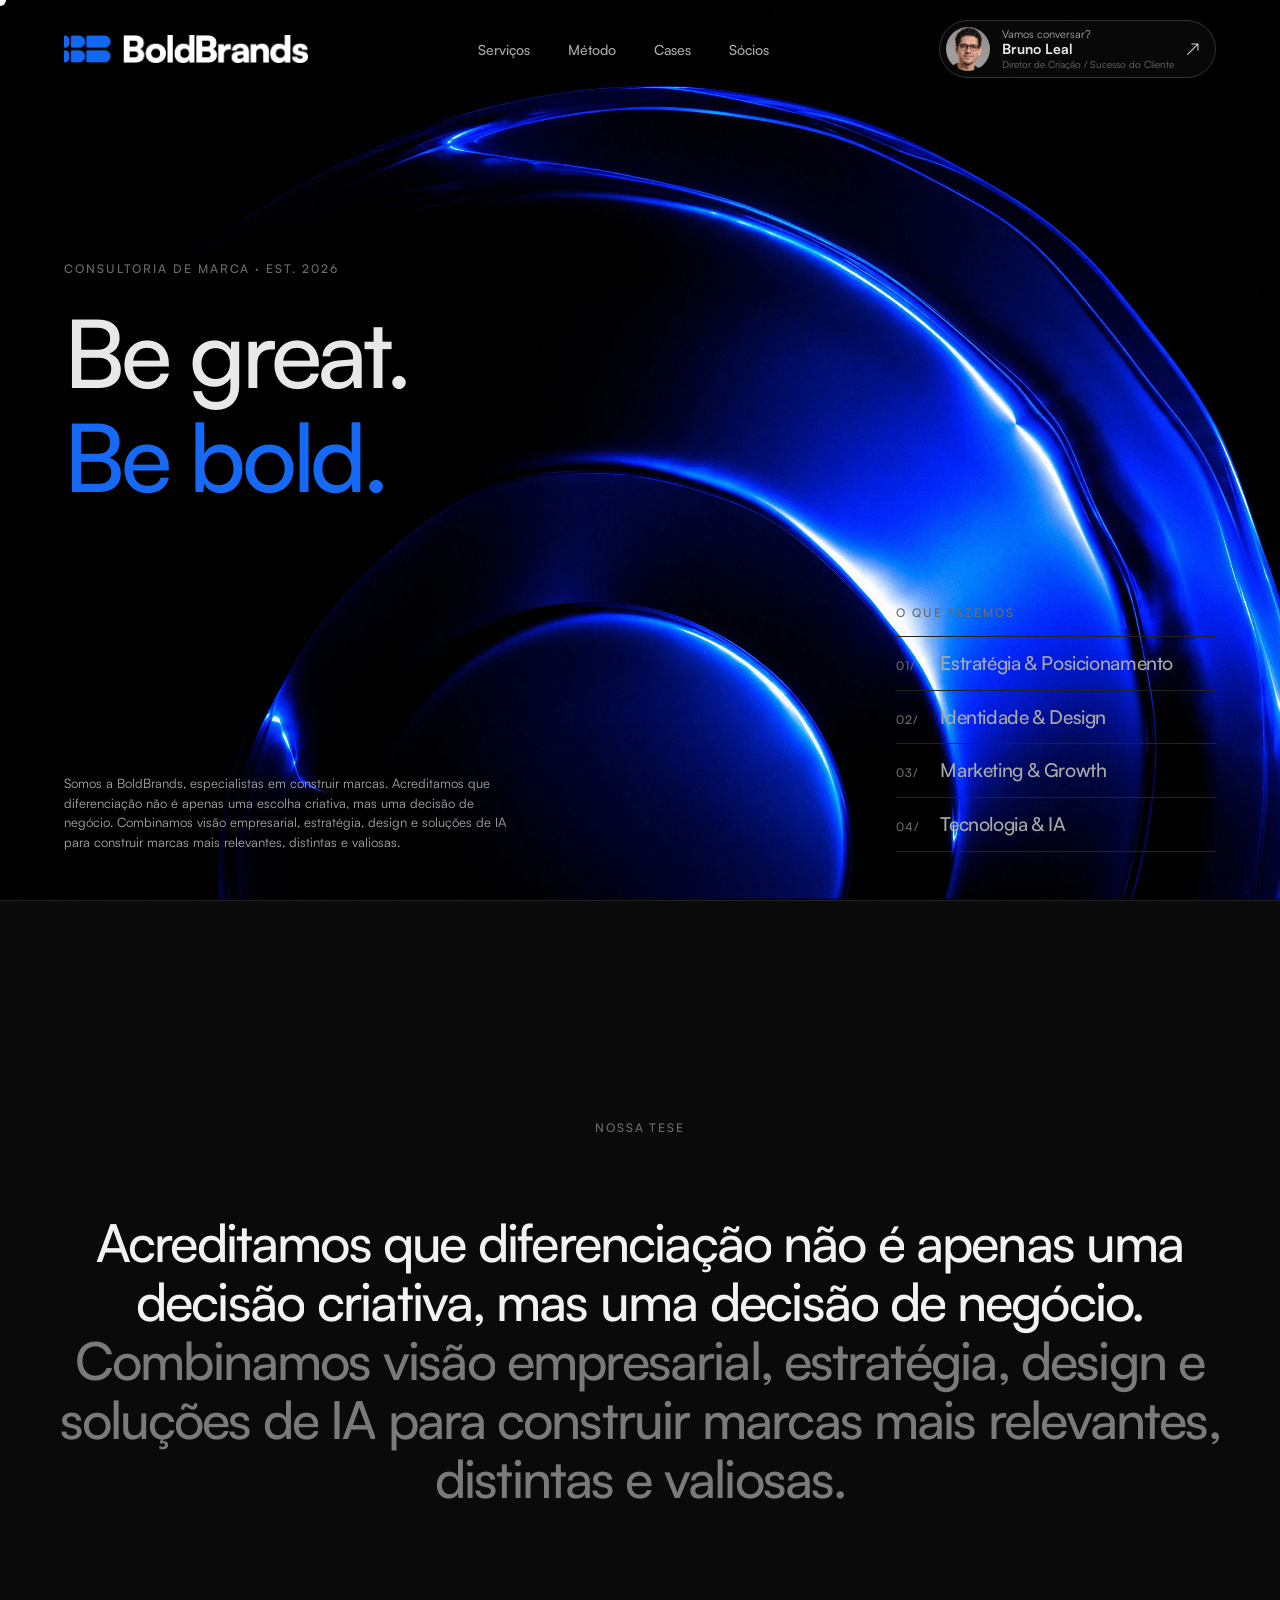
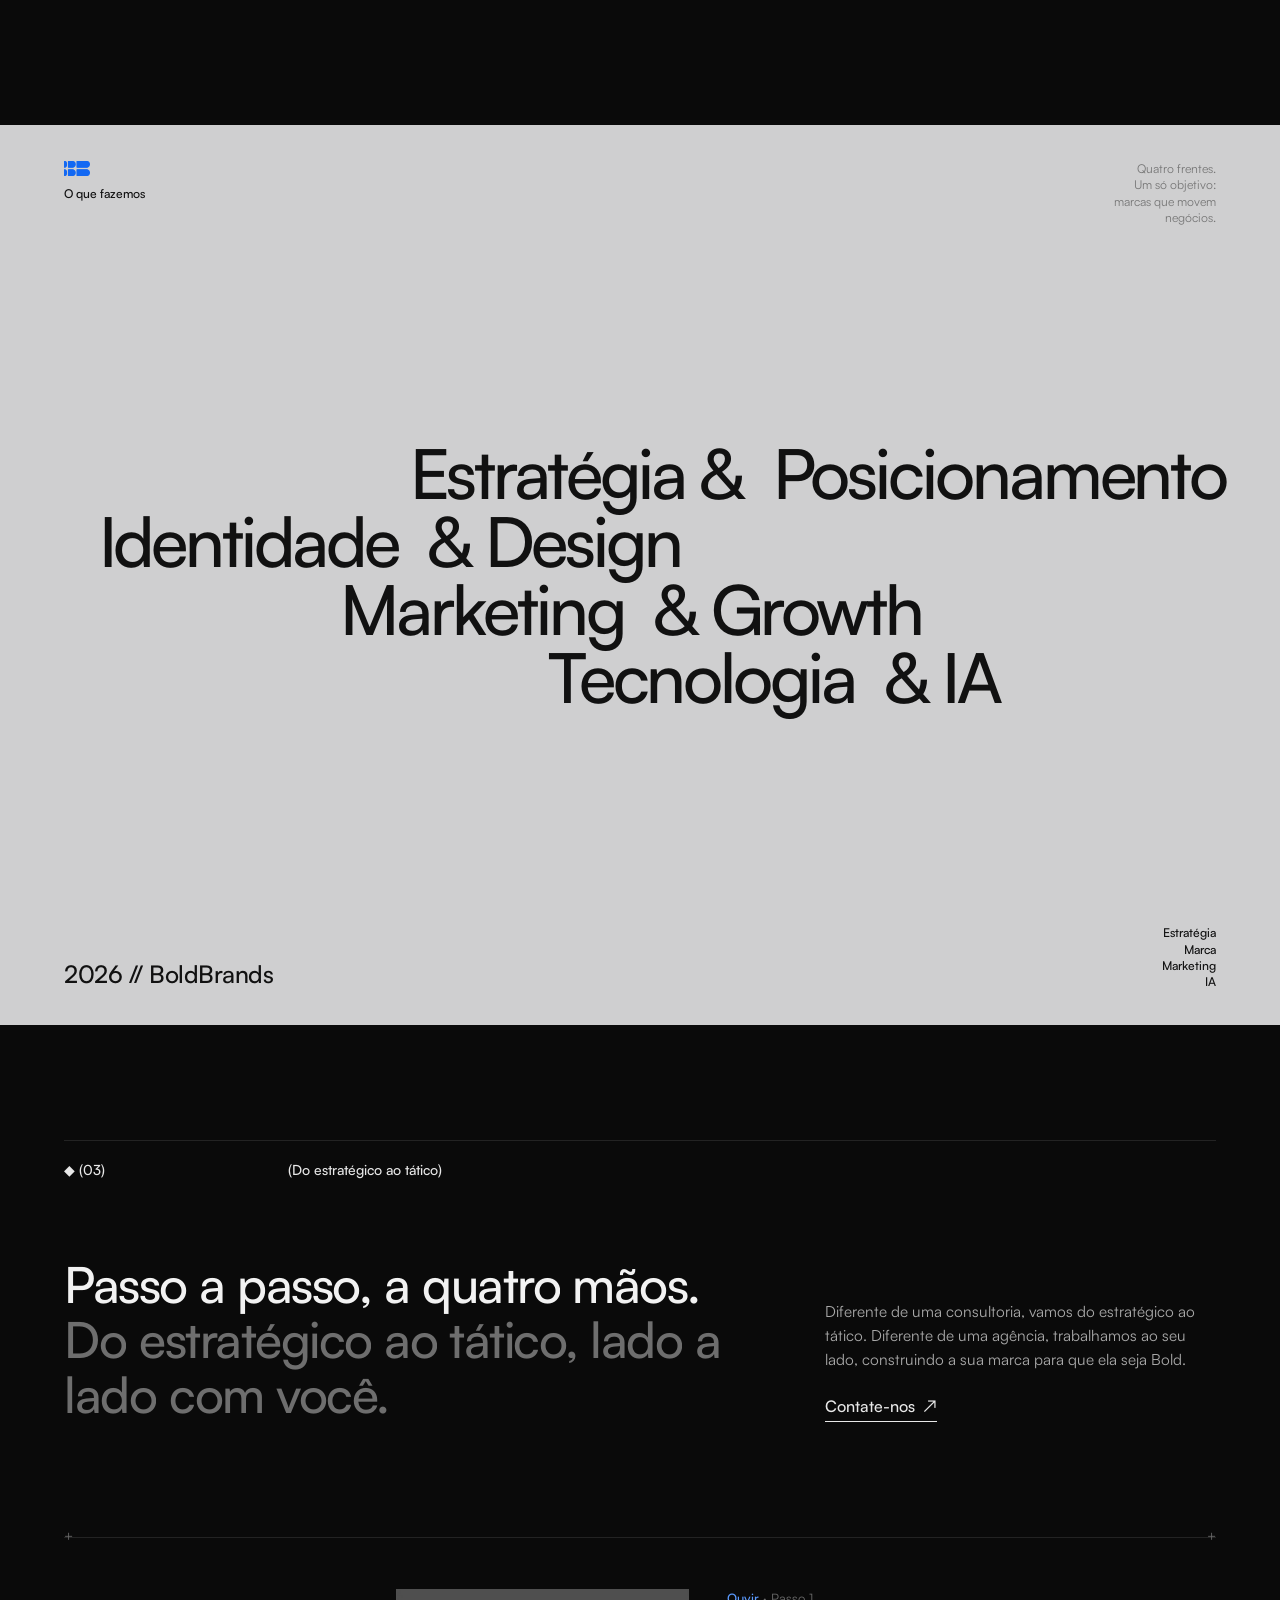
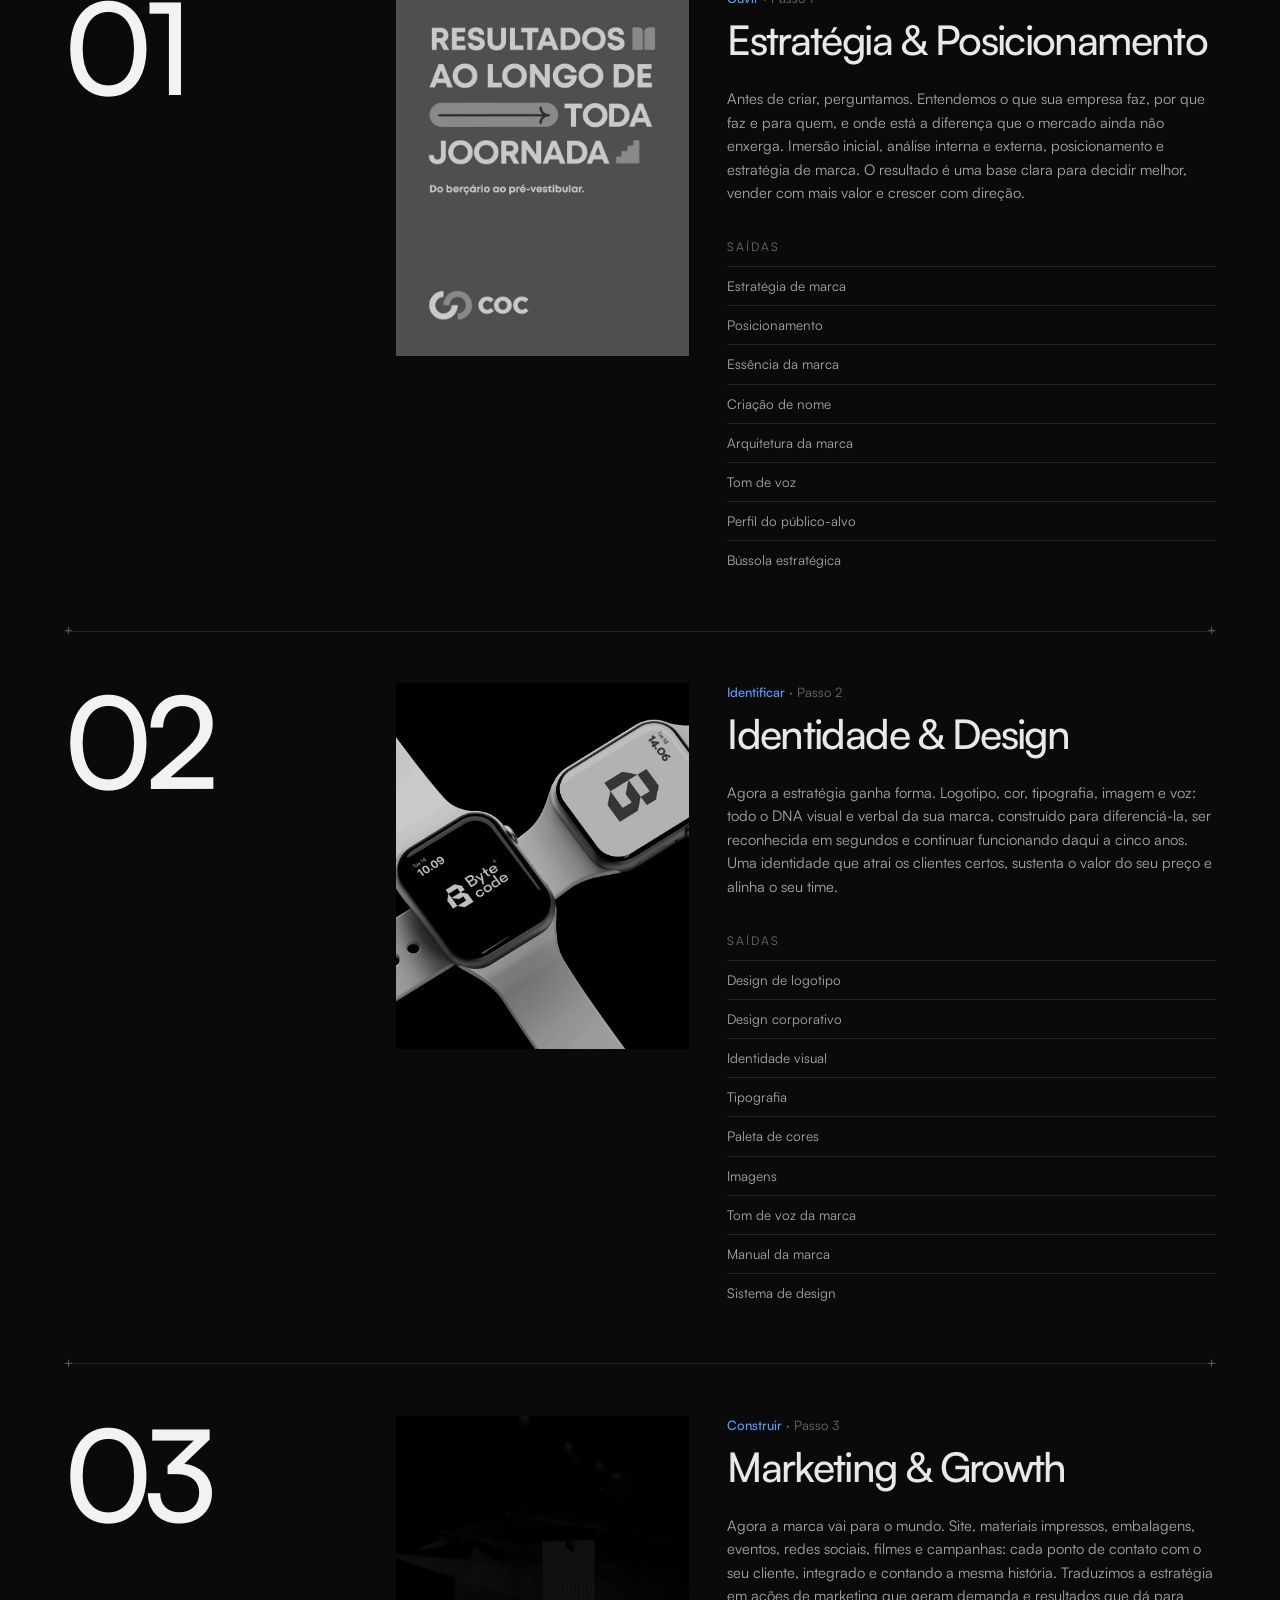
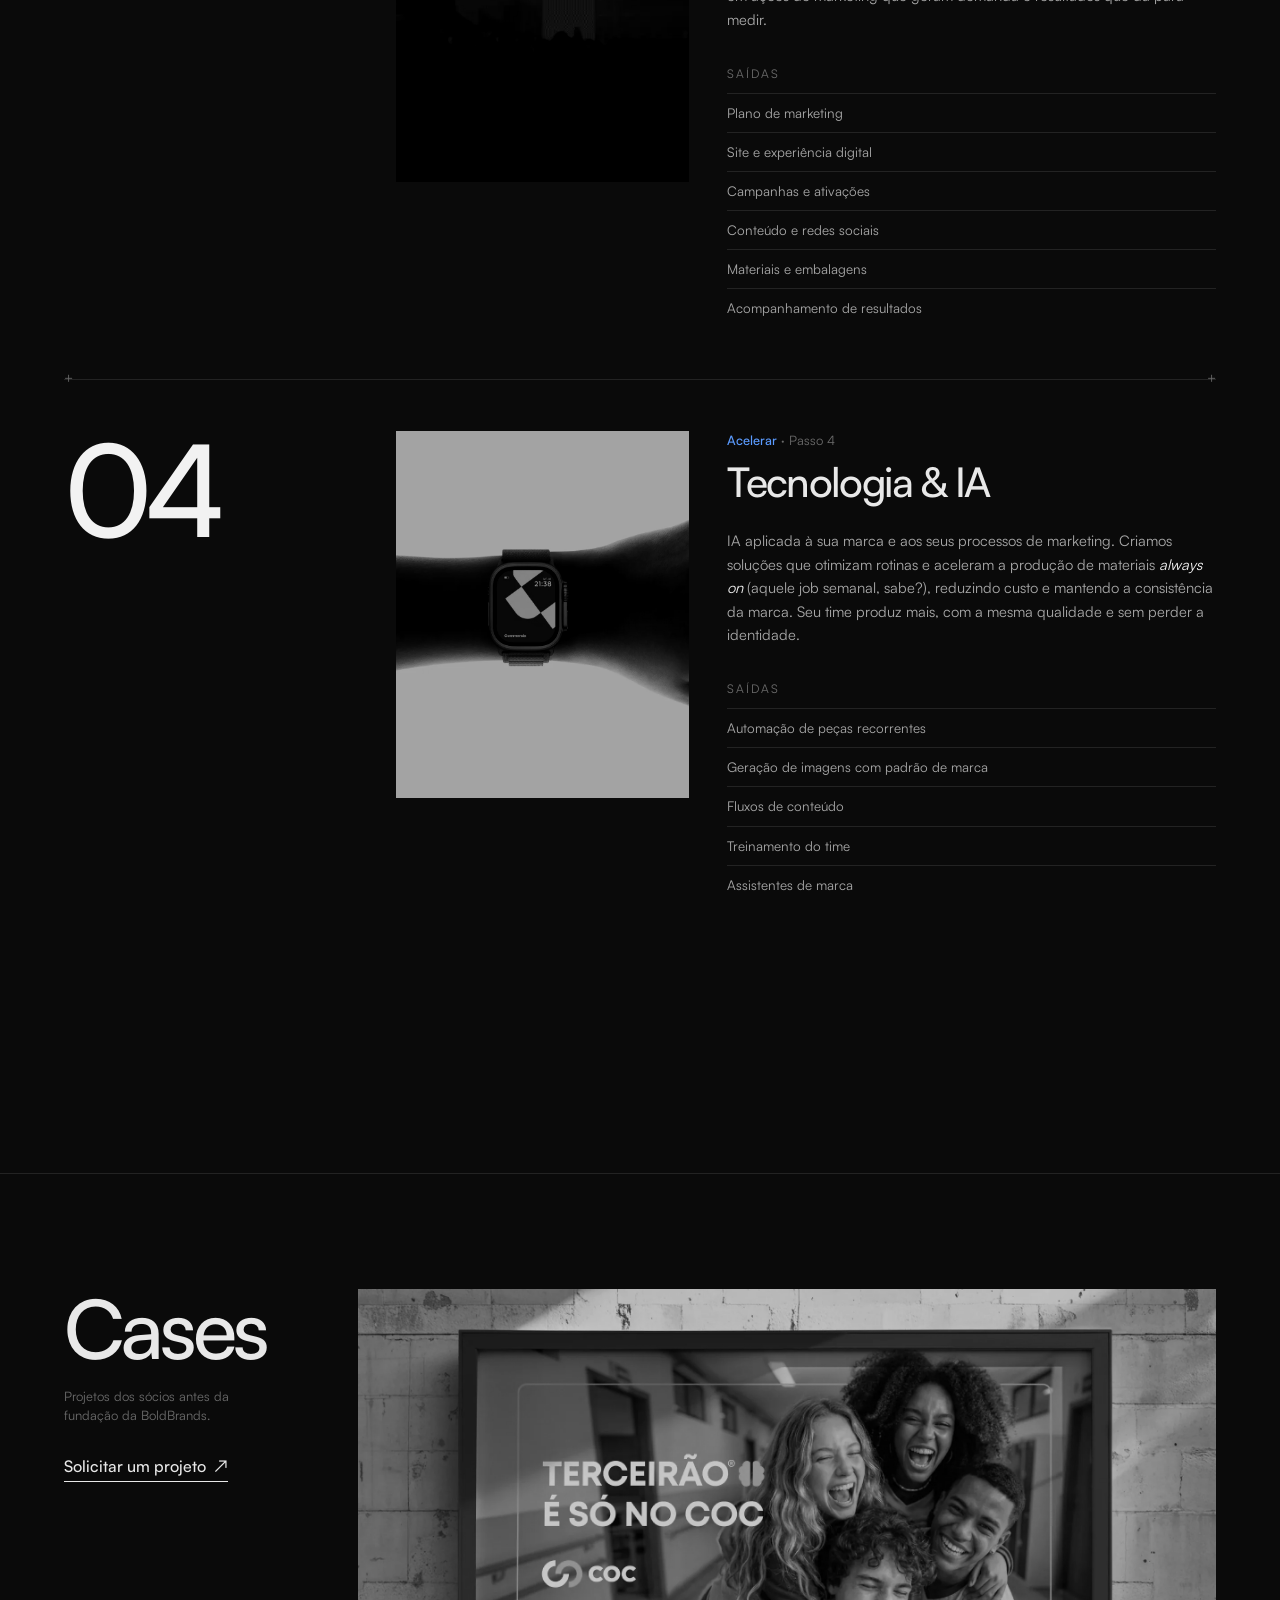
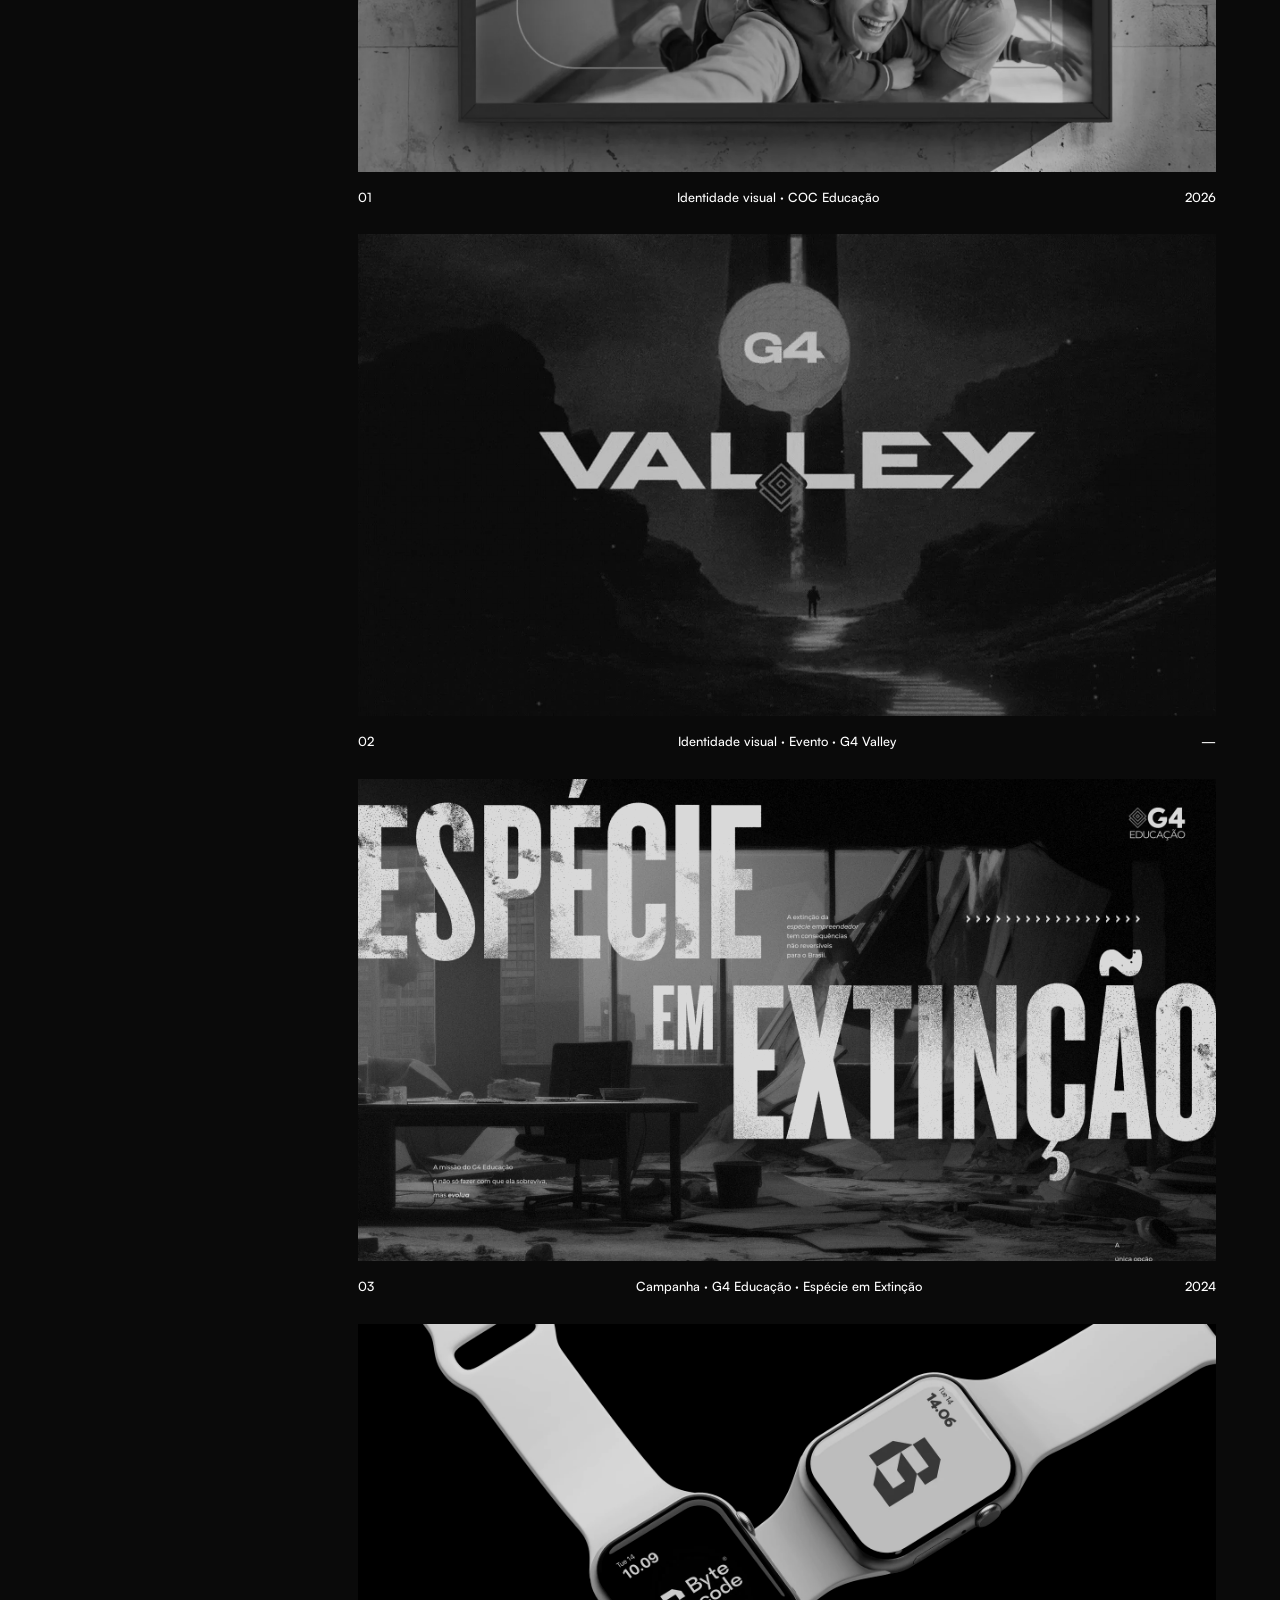
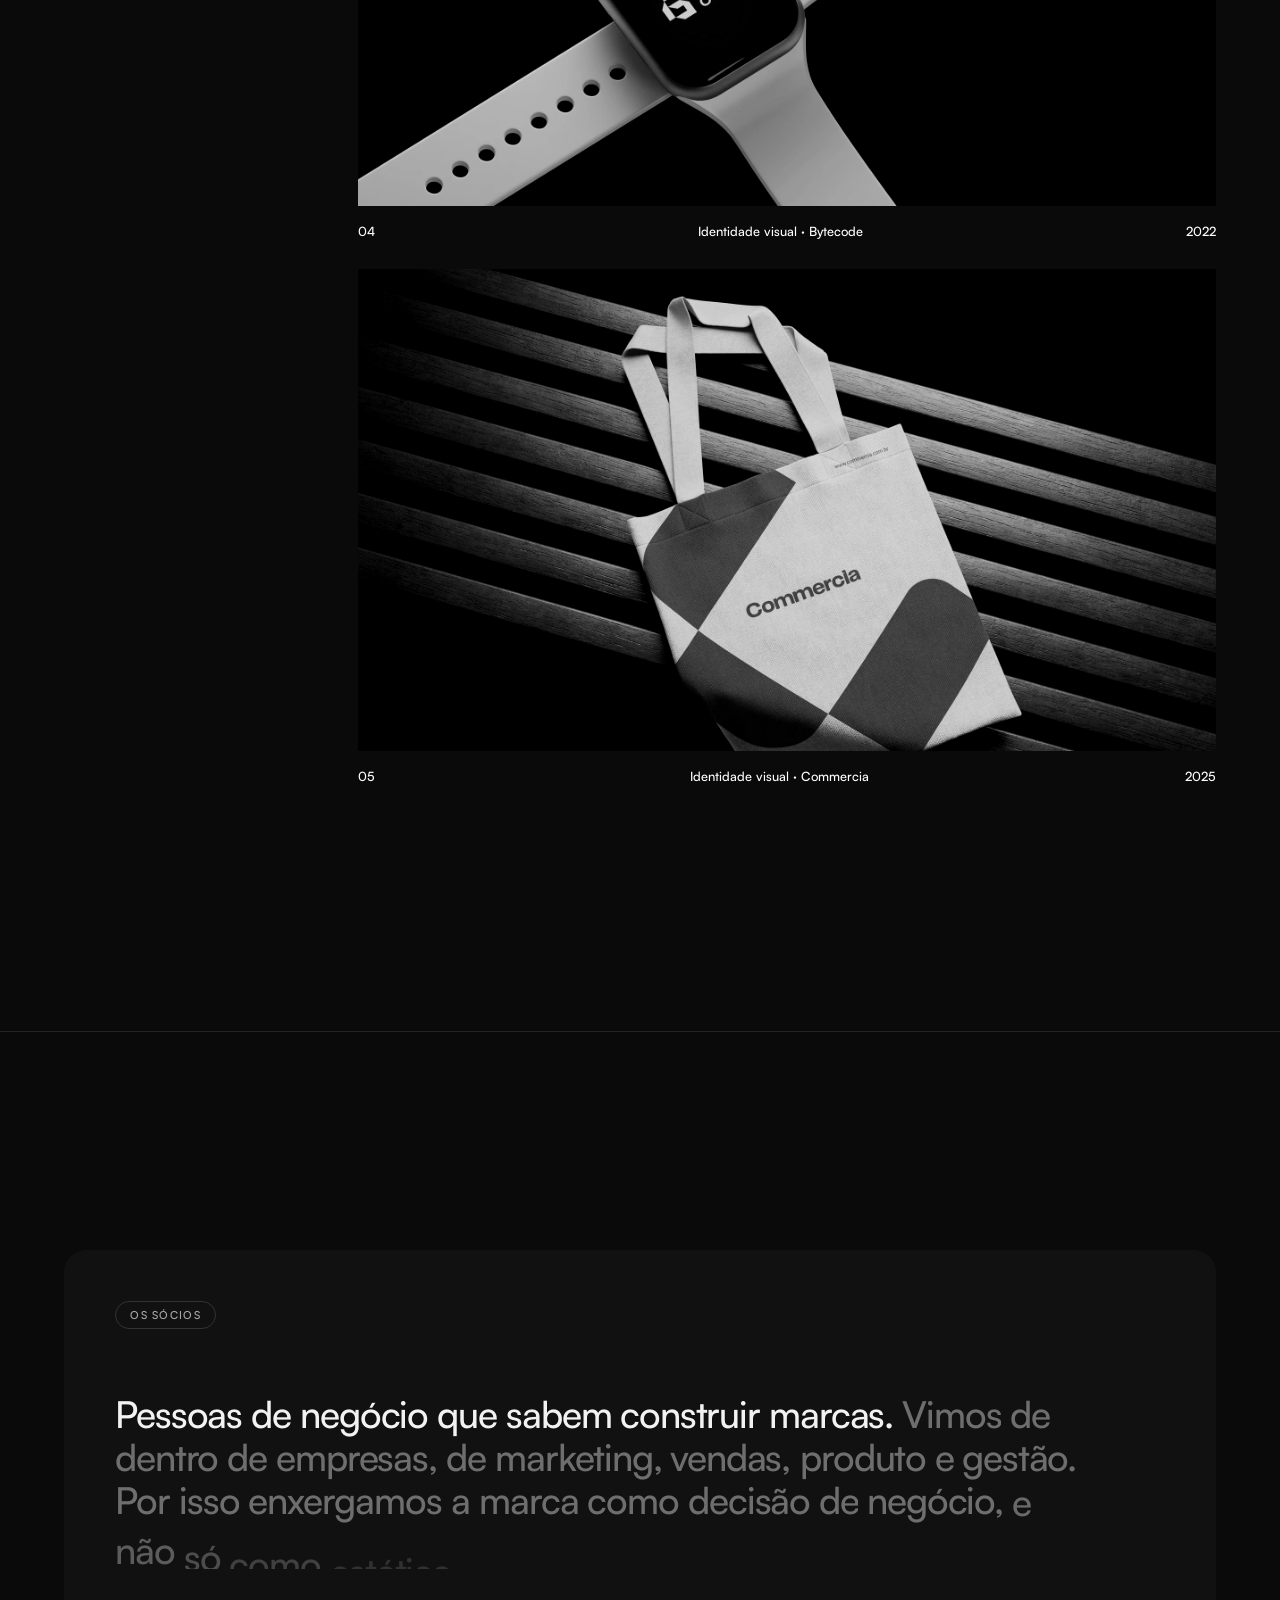
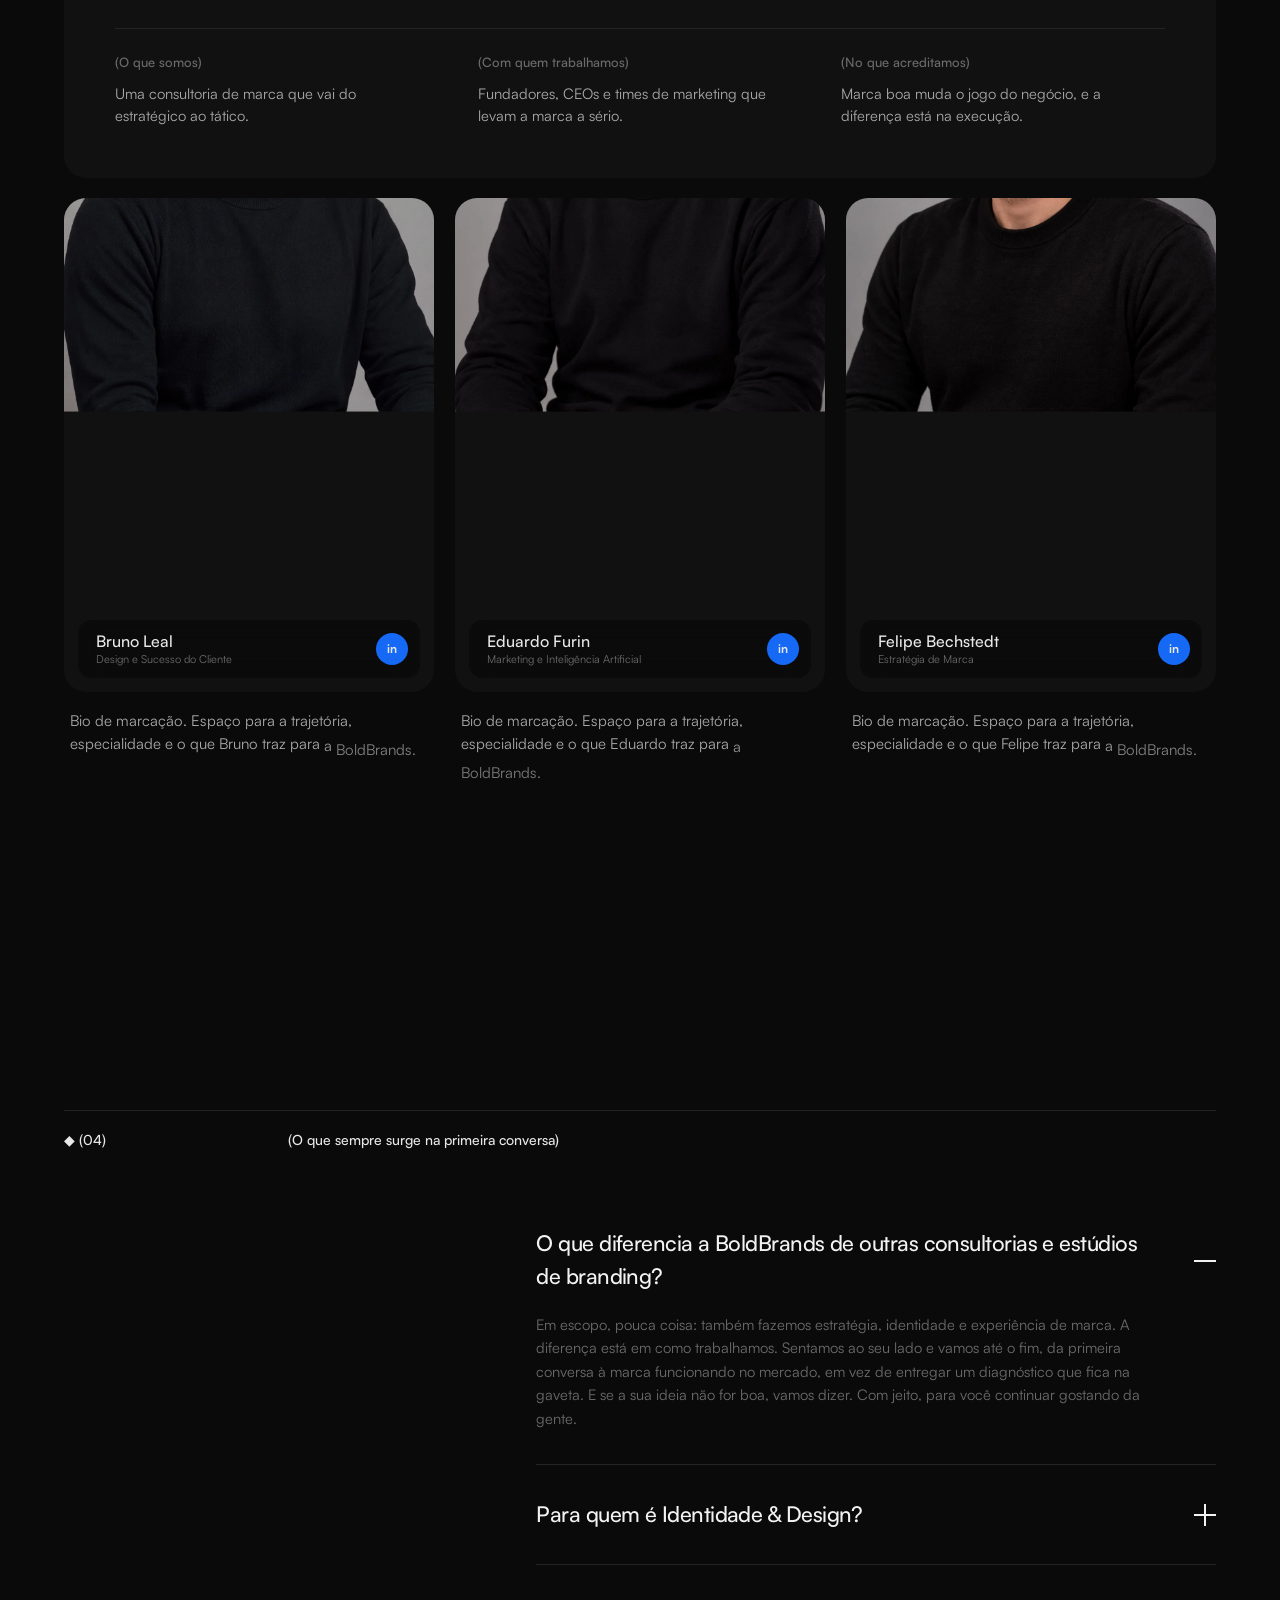
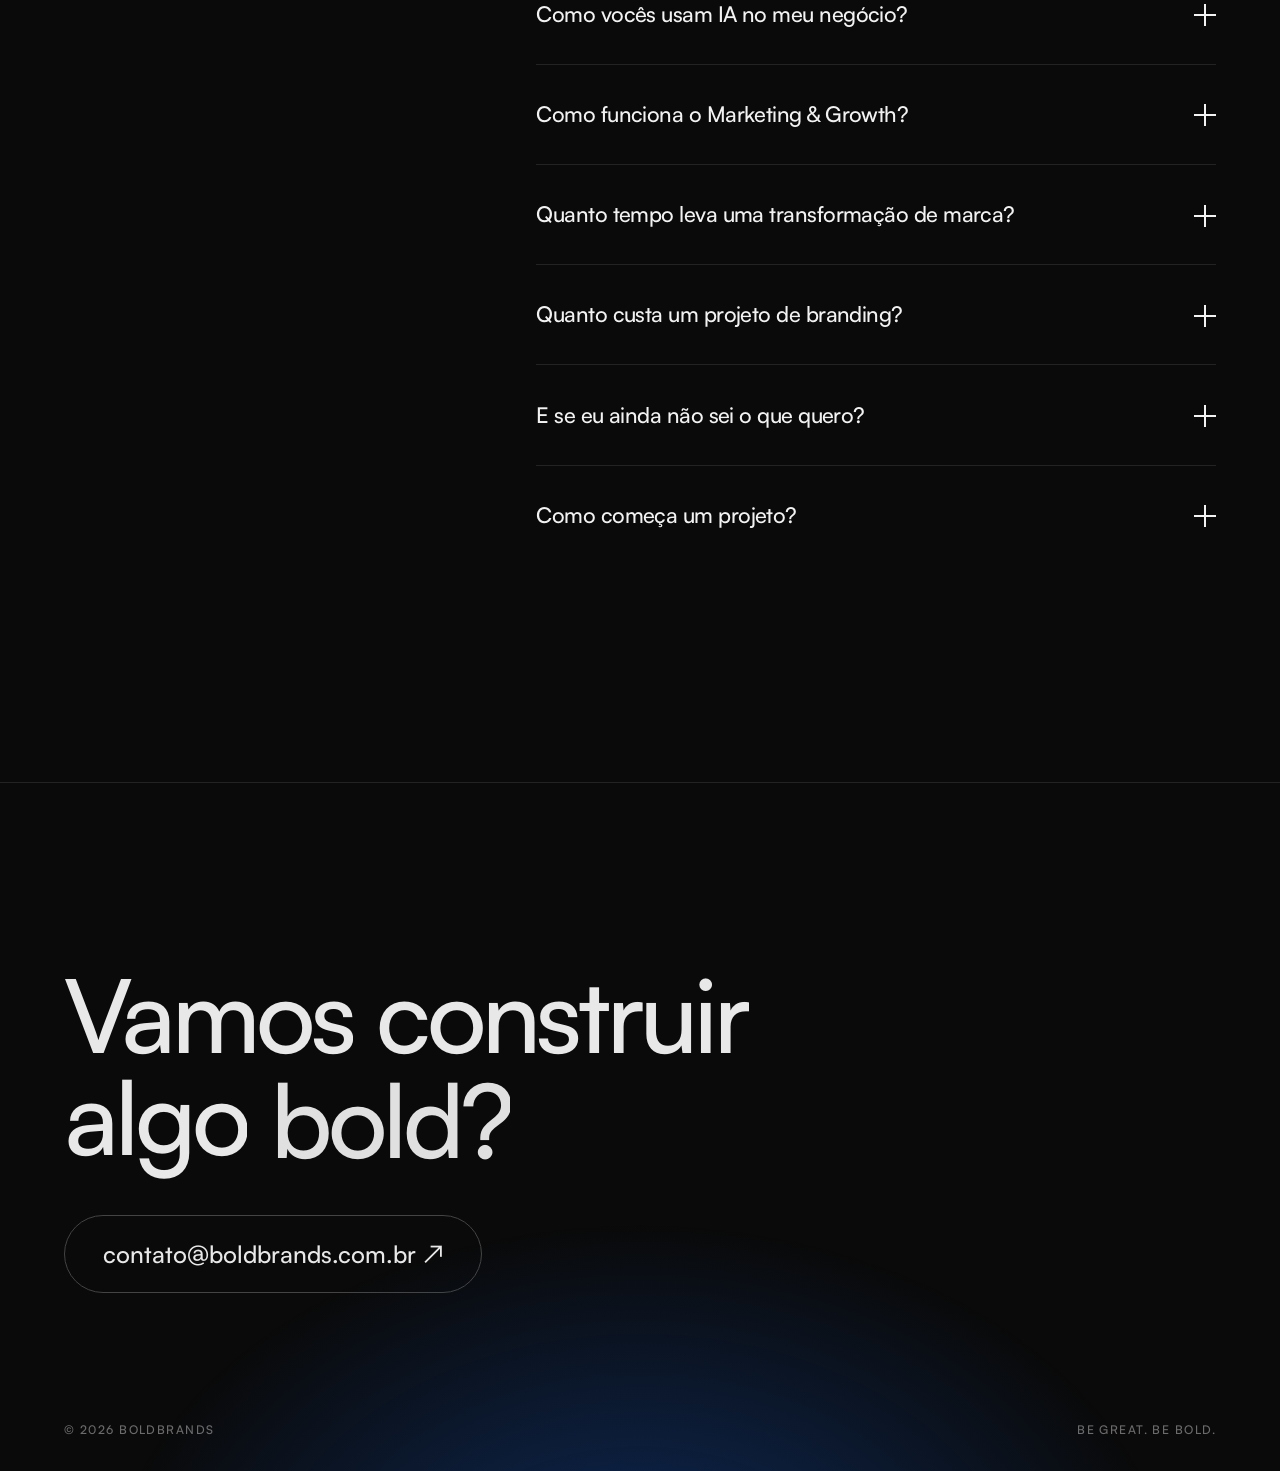
==== commit 31d03034: "Nova foto do Bruno Co-Authored-By: Claude Sonnet 5.5 <noreply@anthropic.com>" ====
--- a/index.html
+++ b/index.html
@@ -30,7 +30,7 @@
   </nav>
   <!-- TROCAR AQUI: foto (img/contato-bruno.webp), nome e cargo do cartão de contato -->
   <a href="#contato" class="contact-card" aria-label="Vamos conversar? Fale com Bruno Leal">
-    <img src="img/contato-bruno.webp?v=4" alt="" width="240" height="240">
+    <img src="img/contato-bruno.webp?v=5" alt="" width="240" height="240">
     <span class="cc-txt"><small>Vamos conversar?</small><b>Bruno Leal</b><em>Diretor de Criação / Sucesso do Cliente</em></span>
     <i>↗</i>
   </a>
@@ -201,17 +201,17 @@
   </div>
   <div class="cards">
     <article class="member reveal">
-      <figure><img src="img/socio-bruno.webp?v=4" alt="Bruno Leal" loading="lazy">
+      <figure><img src="img/socio-bruno.webp?v=5" alt="Bruno Leal" loading="lazy">
         <figcaption><span><b>Bruno Leal</b><small>Design e Sucesso do Cliente</small></span><i>in</i></figcaption></figure>
       <p class="bio">Bio de marcação. Espaço para a trajetória, especialidade e o que Bruno traz para a BoldBrands.</p>
     </article>
     <article class="member reveal">
-      <figure><img src="img/socio-eduardo.webp?v=4" alt="Eduardo Furin" loading="lazy">
+      <figure><img src="img/socio-eduardo.webp?v=5" alt="Eduardo Furin" loading="lazy">
         <figcaption><span><b>Eduardo Furin</b><small>Marketing e Inteligência Artificial</small></span><i>in</i></figcaption></figure>
       <p class="bio">Bio de marcação. Espaço para a trajetória, especialidade e o que Eduardo traz para a BoldBrands.</p>
     </article>
     <article class="member reveal">
-      <figure><img src="img/socio-felipe.webp?v=4" alt="Felipe Bechstedt" loading="lazy">
+      <figure><img src="img/socio-felipe.webp?v=5" alt="Felipe Bechstedt" loading="lazy">
         <figcaption><span><b>Felipe Bechstedt</b><small>Estratégia de Marca</small></span><i>in</i></figcaption></figure>
       <p class="bio">Bio de marcação. Espaço para a trajetória, especialidade e o que Felipe traz para a BoldBrands.</p>
     </article>
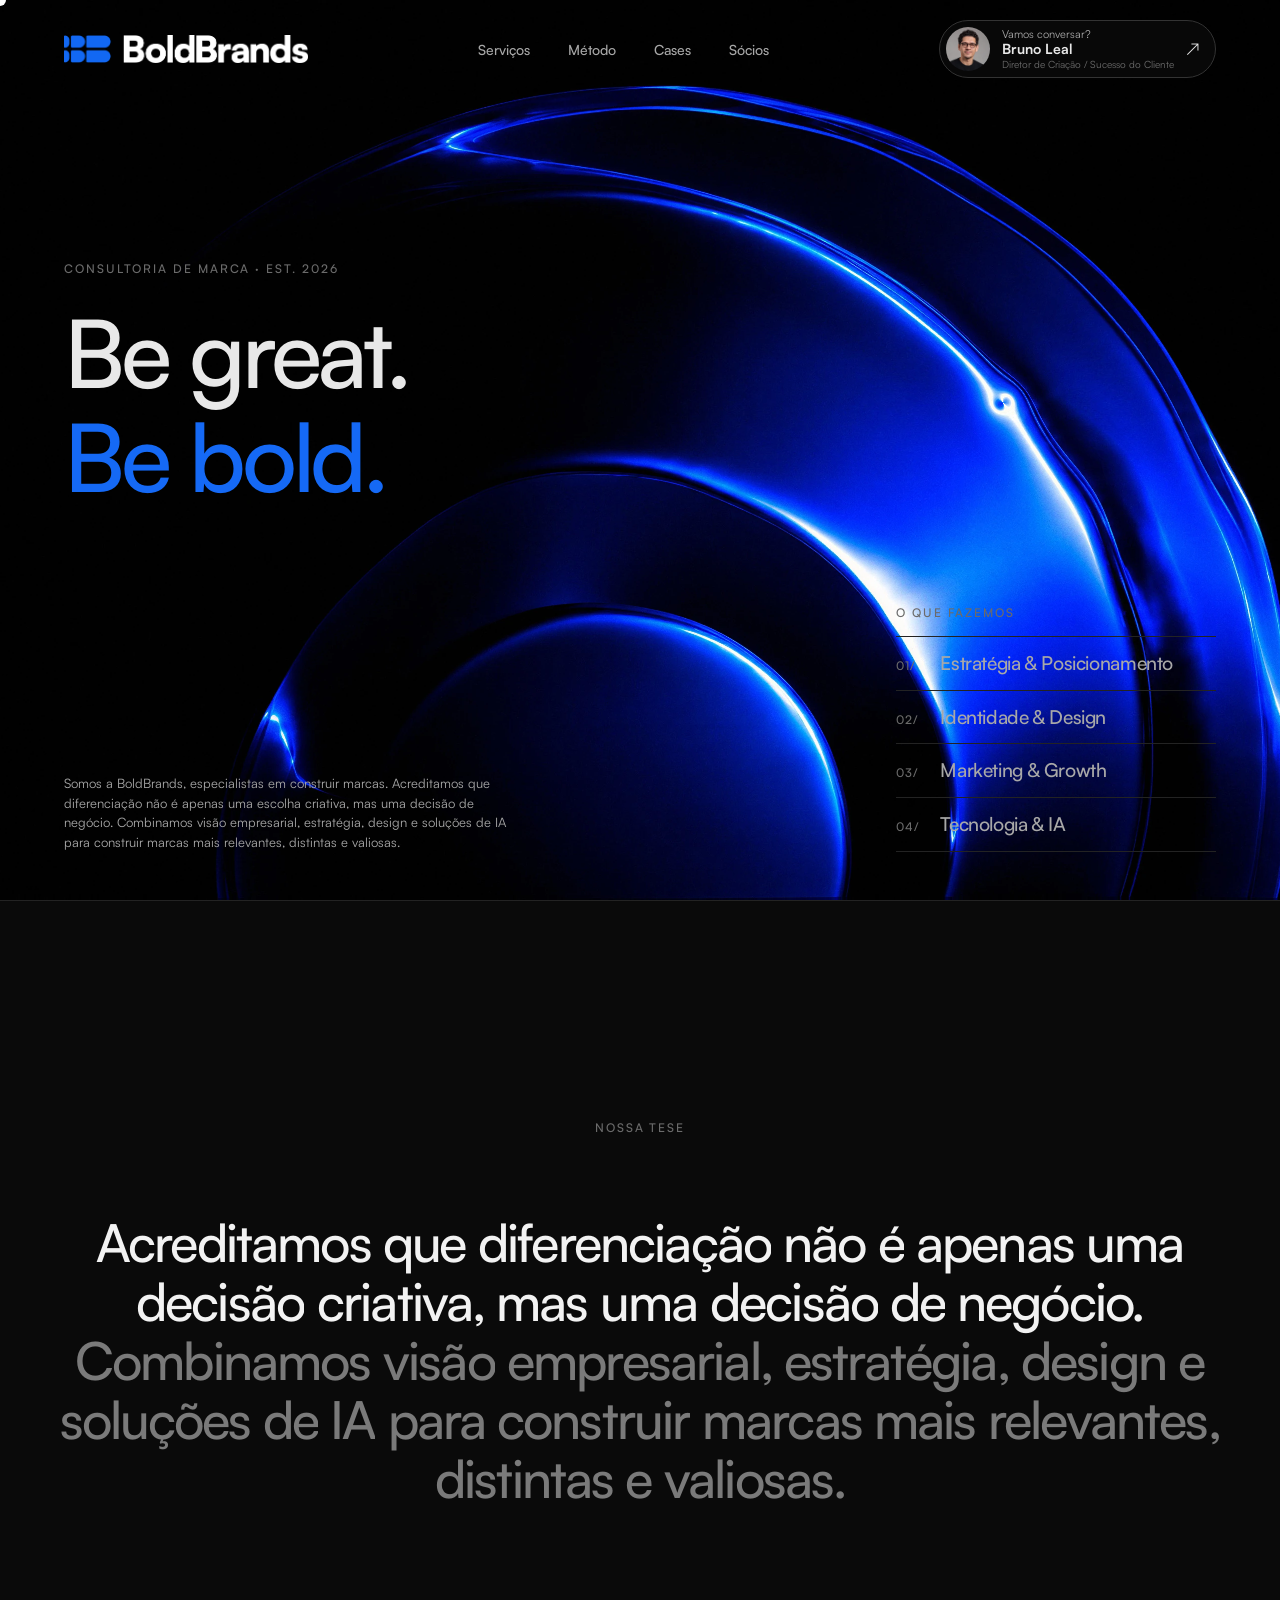
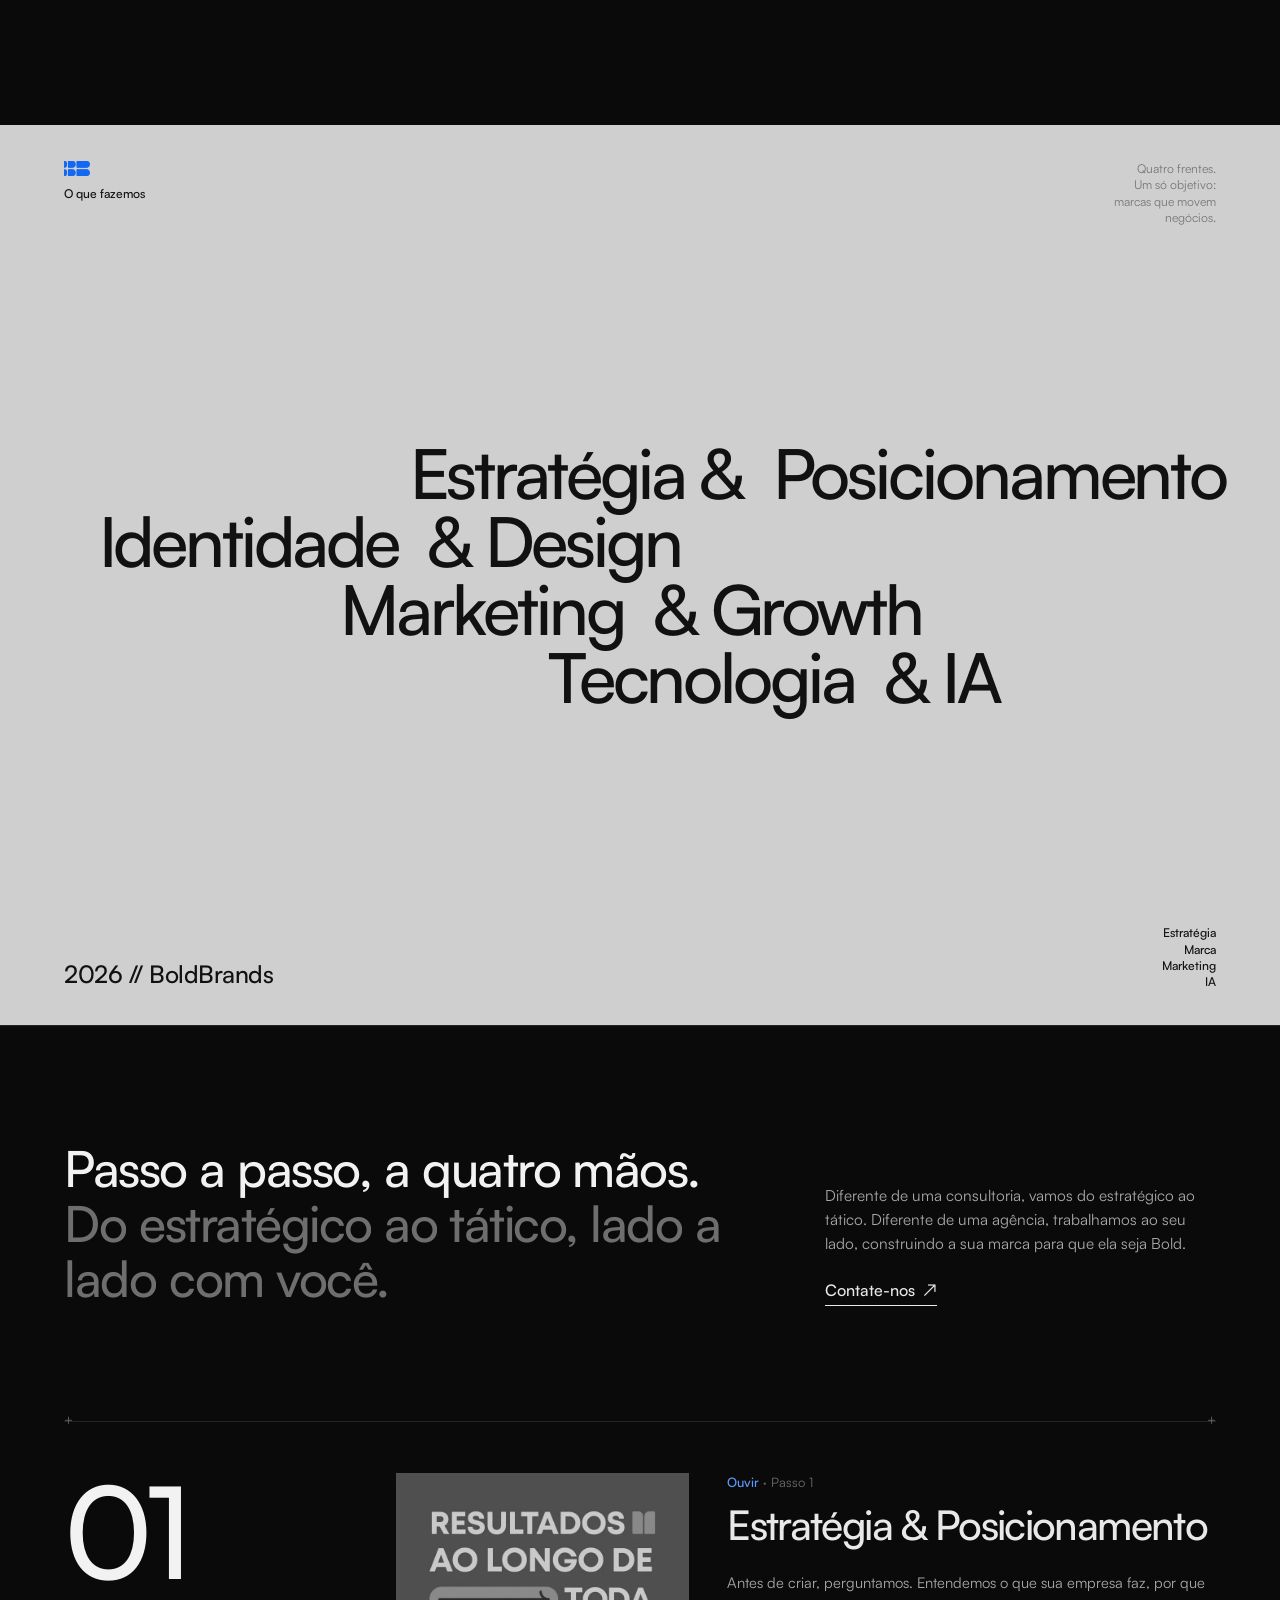
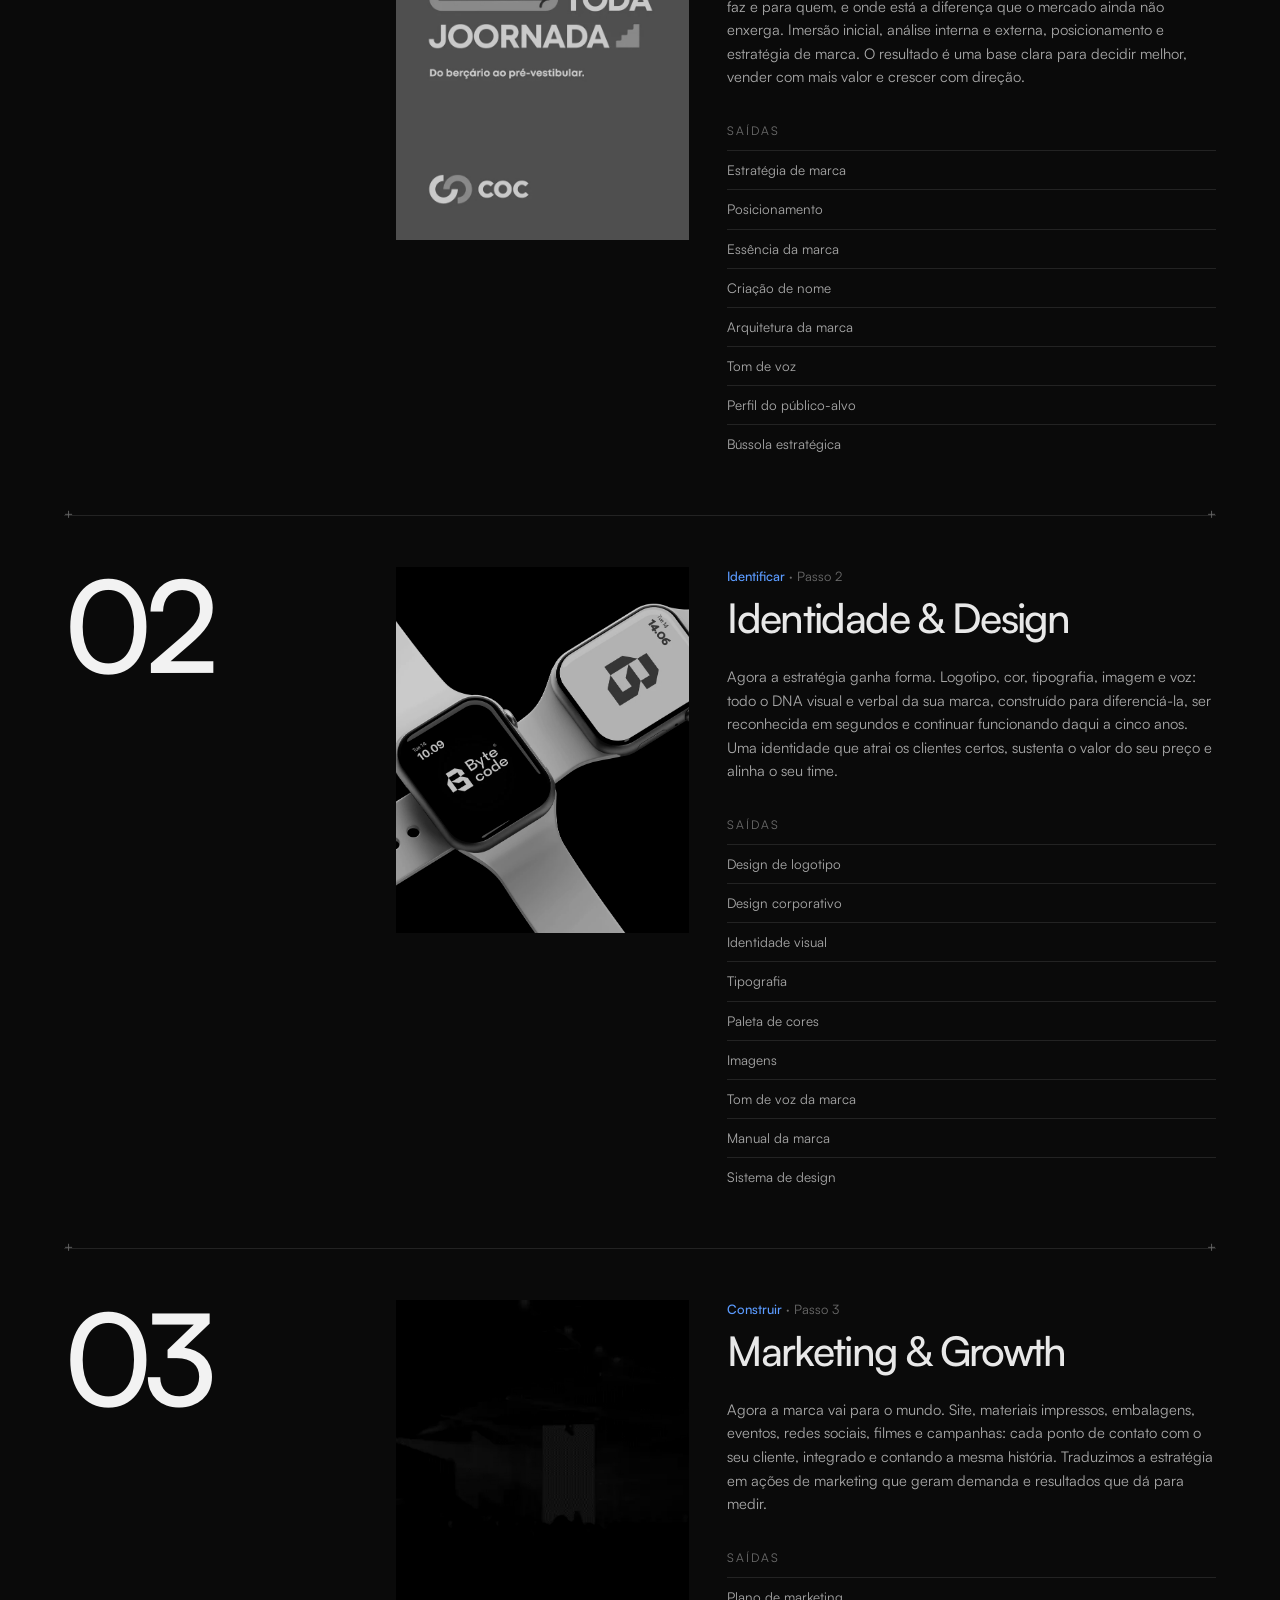
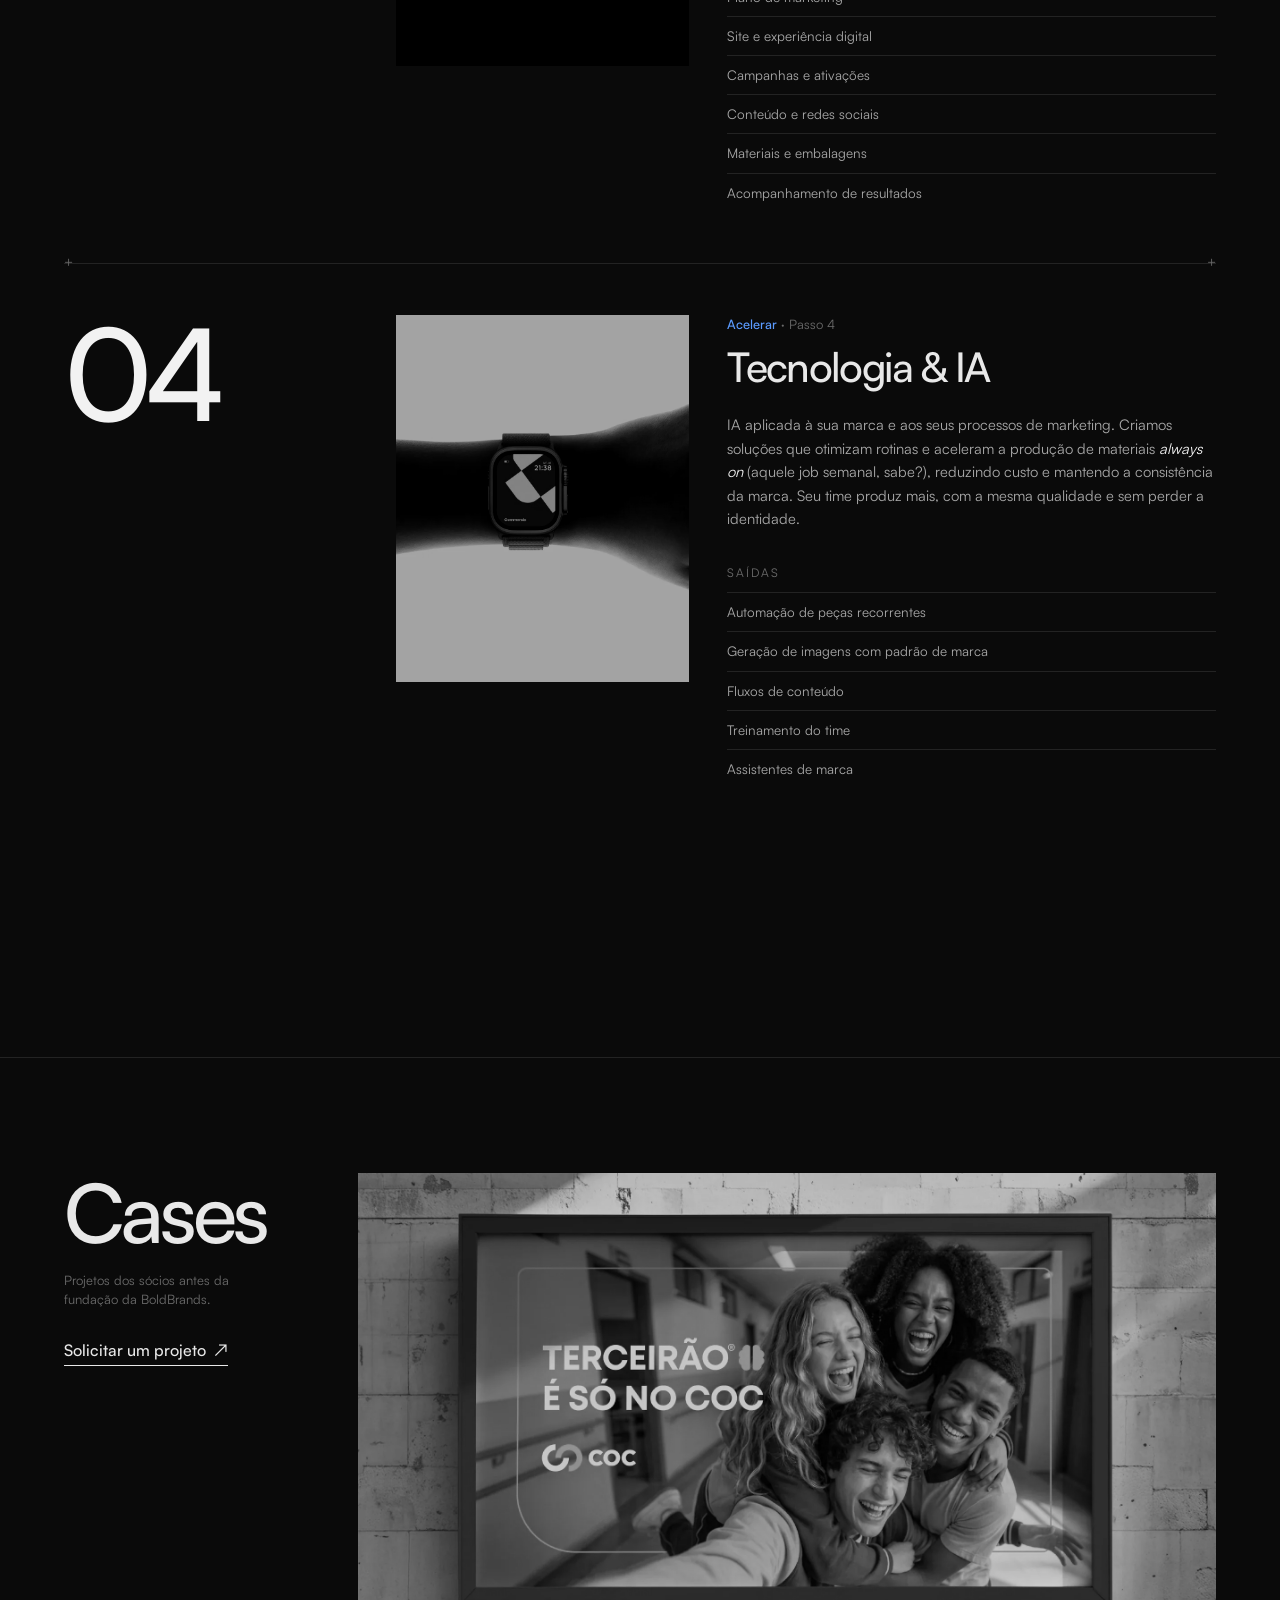
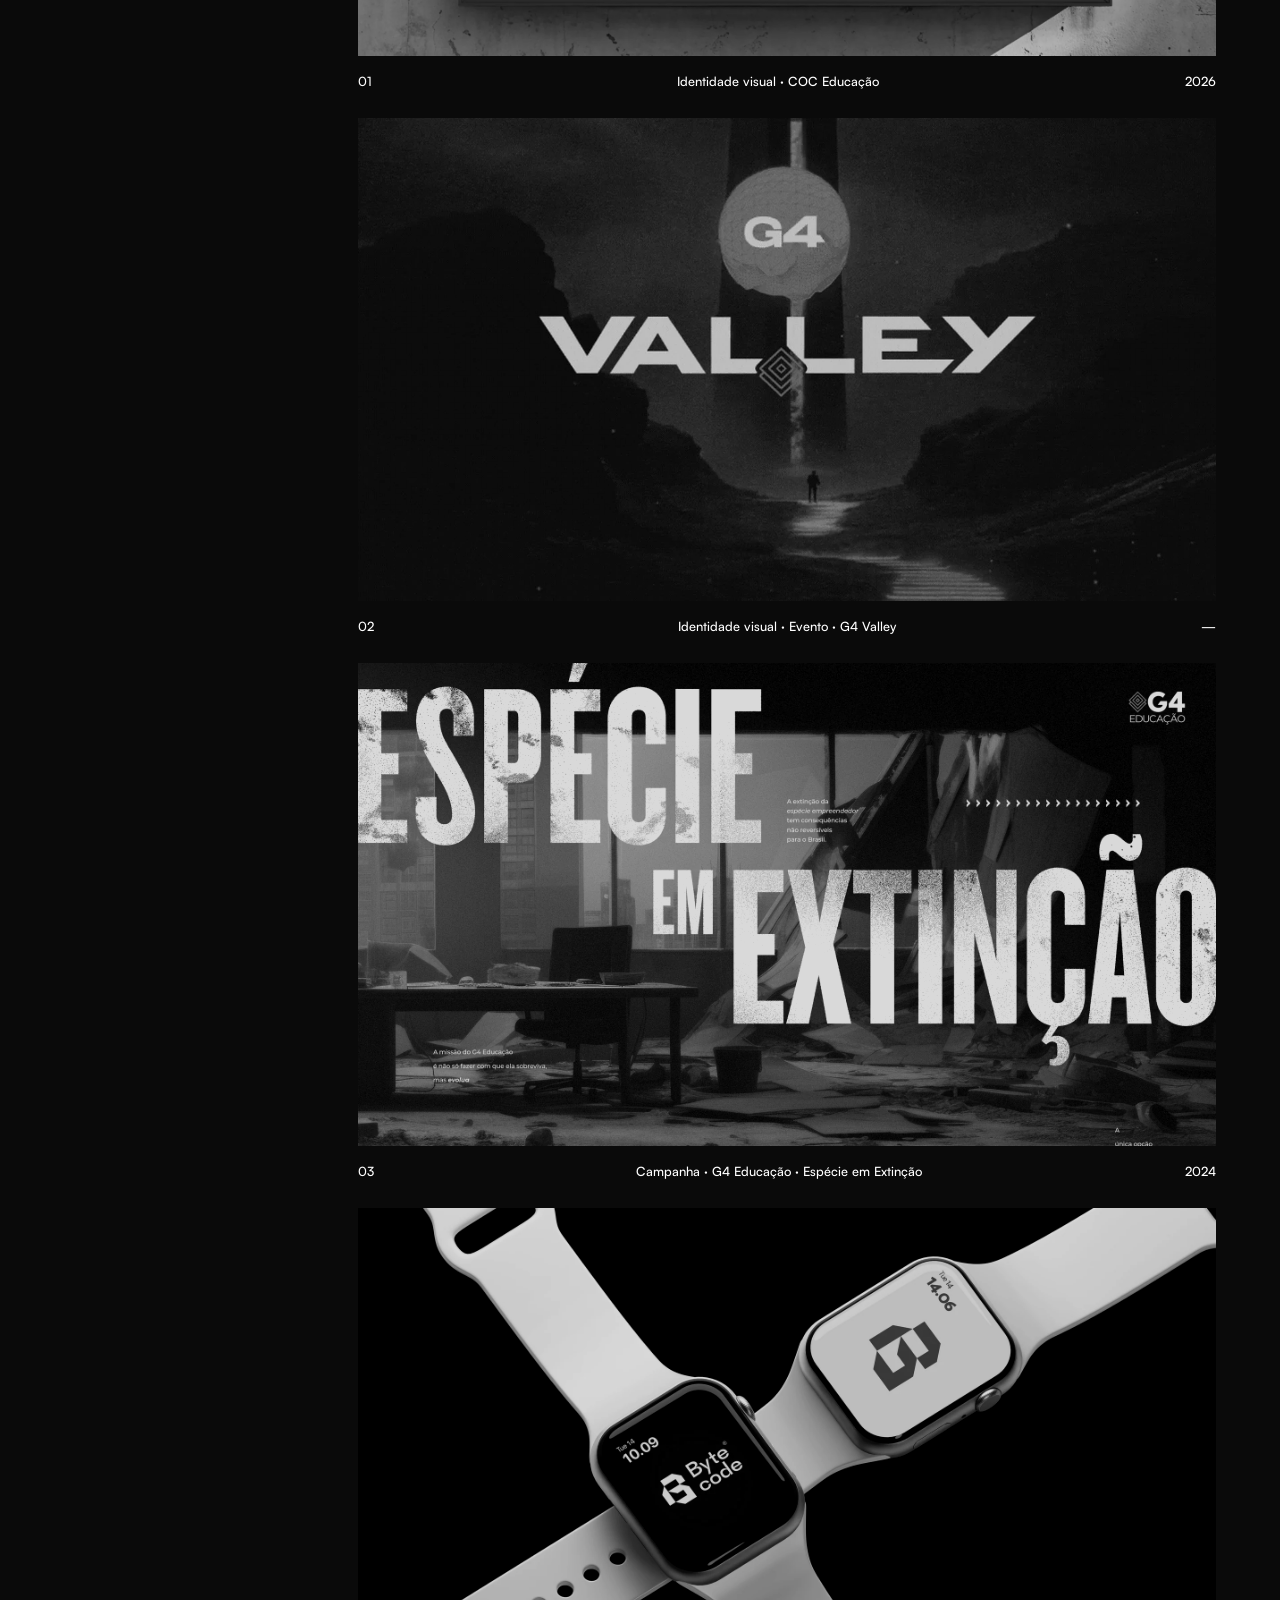
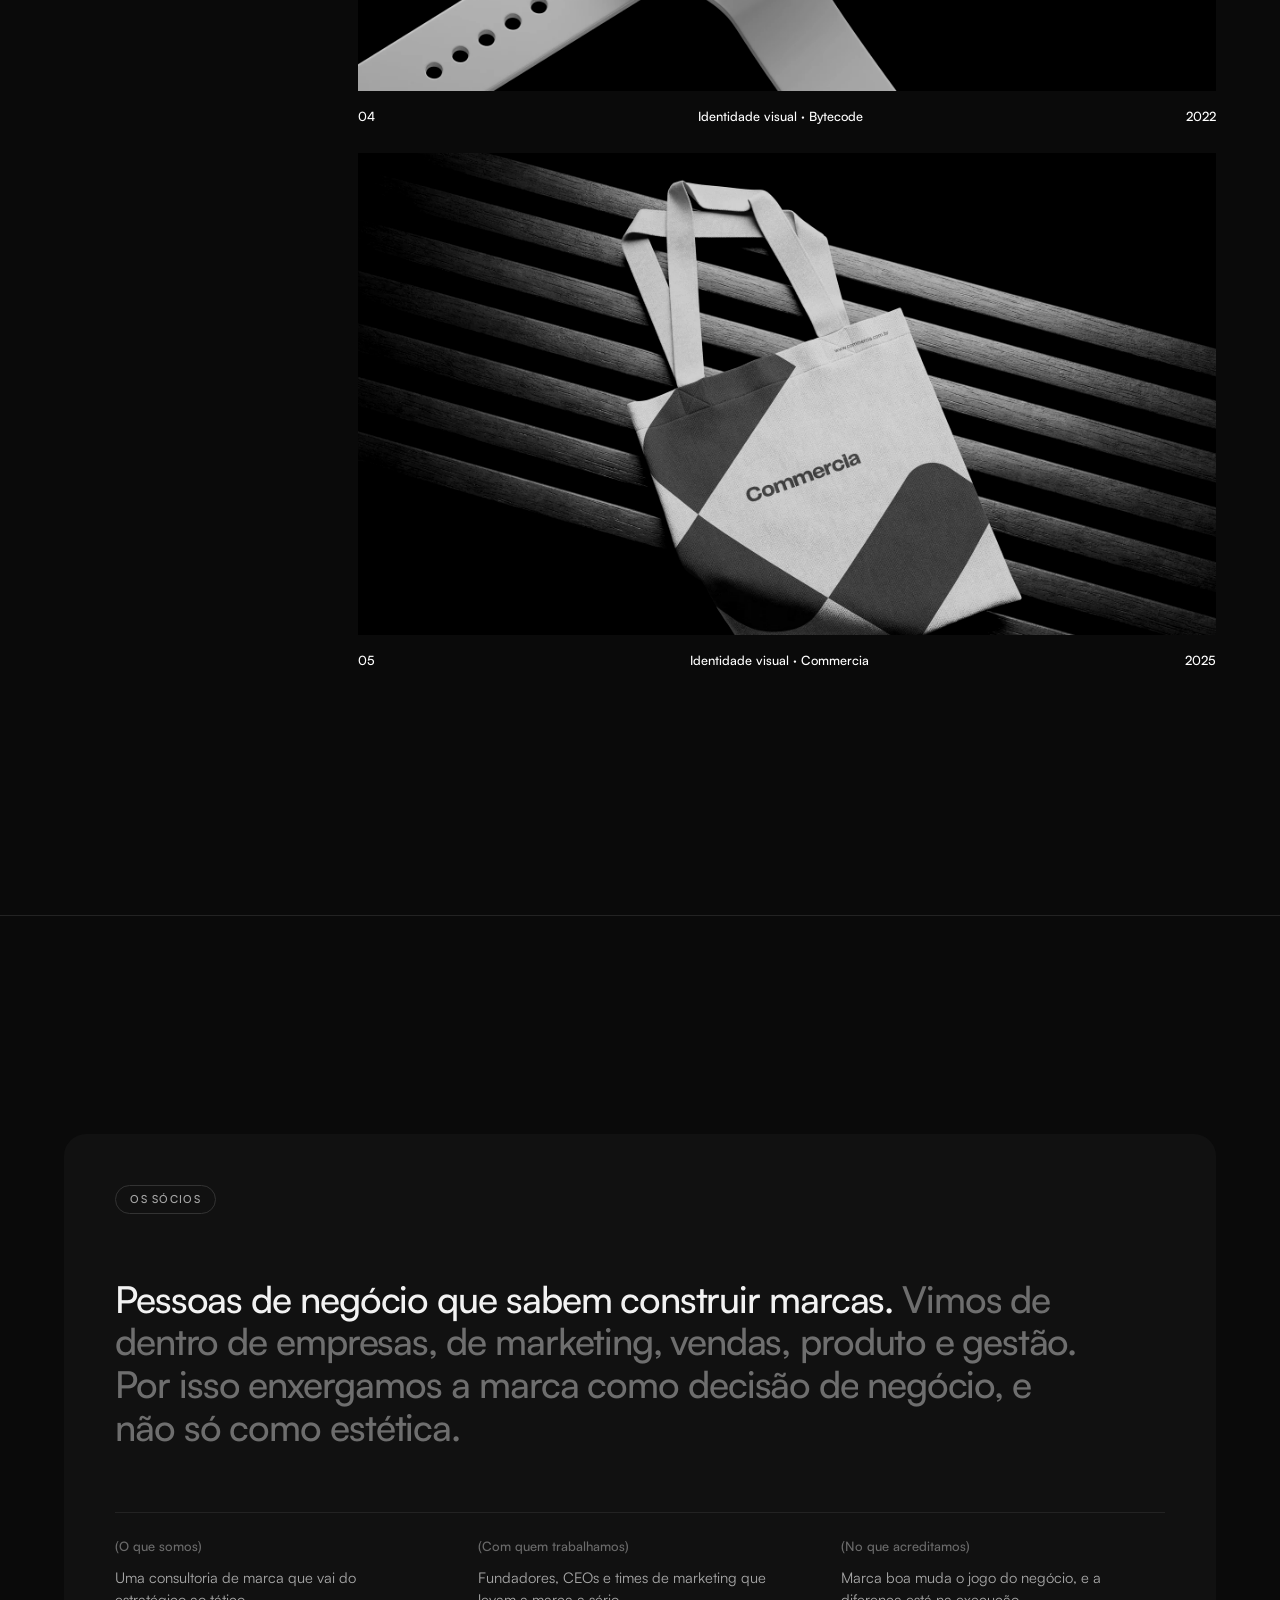
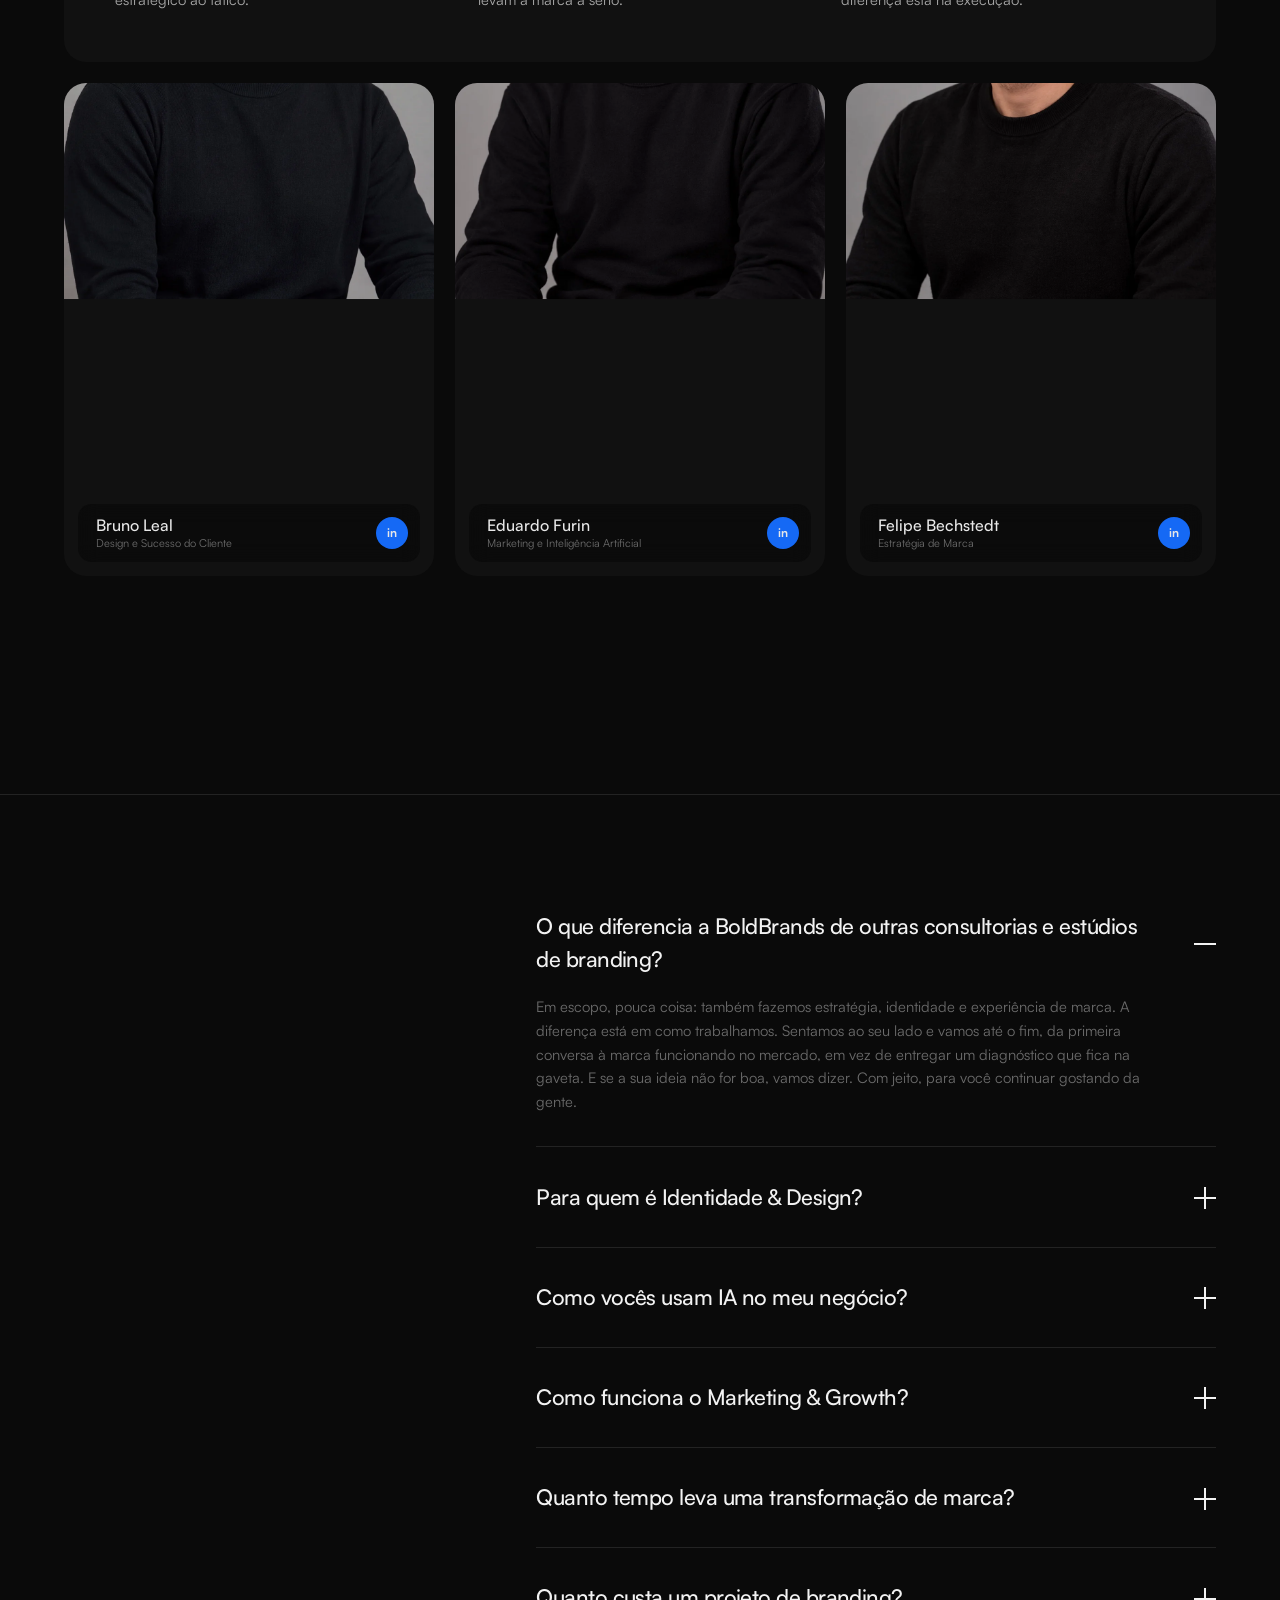
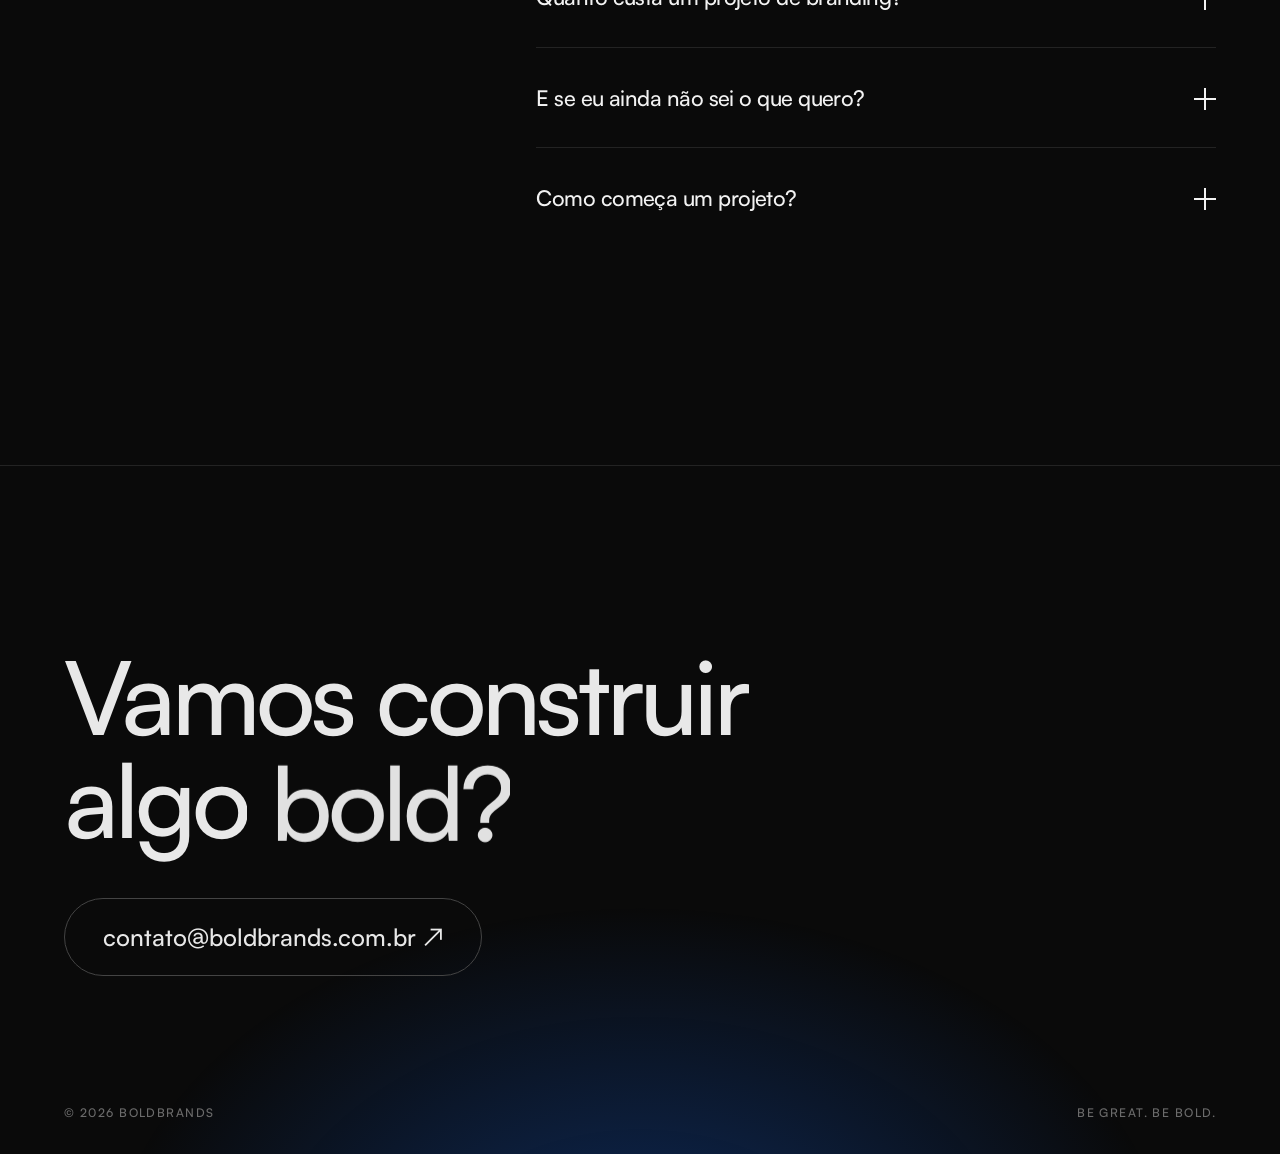
==== commit 2dafe6bf: "Remove bios e legendas das secoes; novo recorte do cartao de contato Co-Authored-By: Claude Sonnet 5" ====
--- a/index.html
+++ b/index.html
@@ -30,7 +30,7 @@
   </nav>
   <!-- TROCAR AQUI: foto (img/contato-bruno.webp), nome e cargo do cartão de contato -->
   <a href="#contato" class="contact-card" aria-label="Vamos conversar? Fale com Bruno Leal">
-    <img src="img/contato-bruno.webp?v=5" alt="" width="240" height="240">
+    <img src="img/contato-bruno.webp?v=6" alt="" width="240" height="240">
     <span class="cc-txt"><small>Vamos conversar?</small><b>Bruno Leal</b><em>Diretor de Criação / Sucesso do Cliente</em></span>
     <i>↗</i>
   </a>
@@ -98,7 +98,6 @@
 <!-- ===== METODOLOGIA =====
      TROCAR AQUI: título, textos e "Saídas" de cada passo. Imagens: img/thumbs/ (aparecem em preto e branco). -->
 <section class="method" id="metodo">
-  <div class="legend"><span>◆ (03)</span><span>(Do estratégico ao tático)</span></div>
   <div class="m-head">
     <h2 class="mid m-title"><span class="d">Passo a passo, a quatro mãos.</span> <span class="l">Do estratégico ao tático, lado a lado com você.</span></h2>
     <div class="m-side reveal">
@@ -187,7 +186,7 @@
 </section>
 
 <!-- ===== SÓCIOS =====
-     TROCAR AQUI: o texto do topo (.team-lead) e, em cada <article class="member">, nome (b), cargo (small) e bio (p.bio).
+     TROCAR AQUI: o texto do topo (.team-lead) e, em cada <article class="member">, nome (b), cargo (small) .
      Fotos: img/socio-bruno.webp, socio-eduardo.webp, socio-felipe.webp -->
 <section class="team" id="socios">
   <div class="team-head reveal">
@@ -203,17 +202,14 @@
     <article class="member reveal">
       <figure><img src="img/socio-bruno.webp?v=5" alt="Bruno Leal" loading="lazy">
         <figcaption><span><b>Bruno Leal</b><small>Design e Sucesso do Cliente</small></span><i>in</i></figcaption></figure>
-      <p class="bio">Bio de marcação. Espaço para a trajetória, especialidade e o que Bruno traz para a BoldBrands.</p>
     </article>
     <article class="member reveal">
       <figure><img src="img/socio-eduardo.webp?v=5" alt="Eduardo Furin" loading="lazy">
         <figcaption><span><b>Eduardo Furin</b><small>Marketing e Inteligência Artificial</small></span><i>in</i></figcaption></figure>
-      <p class="bio">Bio de marcação. Espaço para a trajetória, especialidade e o que Eduardo traz para a BoldBrands.</p>
     </article>
     <article class="member reveal">
       <figure><img src="img/socio-felipe.webp?v=5" alt="Felipe Bechstedt" loading="lazy">
         <figcaption><span><b>Felipe Bechstedt</b><small>Estratégia de Marca</small></span><i>in</i></figcaption></figure>
-      <p class="bio">Bio de marcação. Espaço para a trajetória, especialidade e o que Felipe traz para a BoldBrands.</p>
     </article>
   </div>
 </section>
@@ -221,7 +217,6 @@
 <!-- ===== PERGUNTAS FREQUENTES =====
      TROCAR AQUI: cada .faq-i é uma pergunta (botão .faq-q) e a resposta (.faq-a p). Preço, prazos e "um dia útil" precisam ser confirmados. -->
 <section class="faq" id="faq">
-  <div class="legend"><span>◆ (04)</span><span>(O que sempre surge na primeira conversa)</span></div>
   <div class="faq-list">
       <div class="faq-i open"><button type="button" class="faq-q" aria-expanded="true"><span>O que diferencia a BoldBrands de outras consultorias e estúdios de branding?</span><i></i></button><div class="faq-a"><p>Em escopo, pouca coisa: também fazemos estratégia, identidade e experiência de marca. A diferença está em como trabalhamos. Sentamos ao seu lado e vamos até o fim, da primeira conversa à marca funcionando no mercado, em vez de entregar um diagnóstico que fica na gaveta. E se a sua ideia não for boa, vamos dizer. Com jeito, para você continuar gostando da gente.</p></div></div>
       <div class="faq-i"><button type="button" class="faq-q" aria-expanded="false"><span>Para quem é Identidade &amp; Design?</span><i></i></button><div class="faq-a"><p>Para quem percebeu que o jeito antigo parou de funcionar. Fundadores que precisam de mais visibilidade, empresas em crescimento, fusão ou reestruturação, marcas com logotipo de 2003 e discurso de 2008. Se você foi concordando com a cabeça enquanto lia isso, provavelmente é para você.</p></div></div>
--- a/style.css
+++ b/style.css
@@ -320,3 +320,5 @@
 .tf-l{font-size:13px;font-weight:500;color:var(--g2);margin-bottom:10px}
 .team-facts p:not(.tf-l){font-size:clamp(14px,1.15vw,17px);line-height:1.5;color:var(--g3);max-width:30ch}
 @media(max-width:800px){.team-facts{grid-template-columns:1fr}}
+.faq{border-top:1px solid var(--line)}
+.method{border-top:1px solid var(--line)}
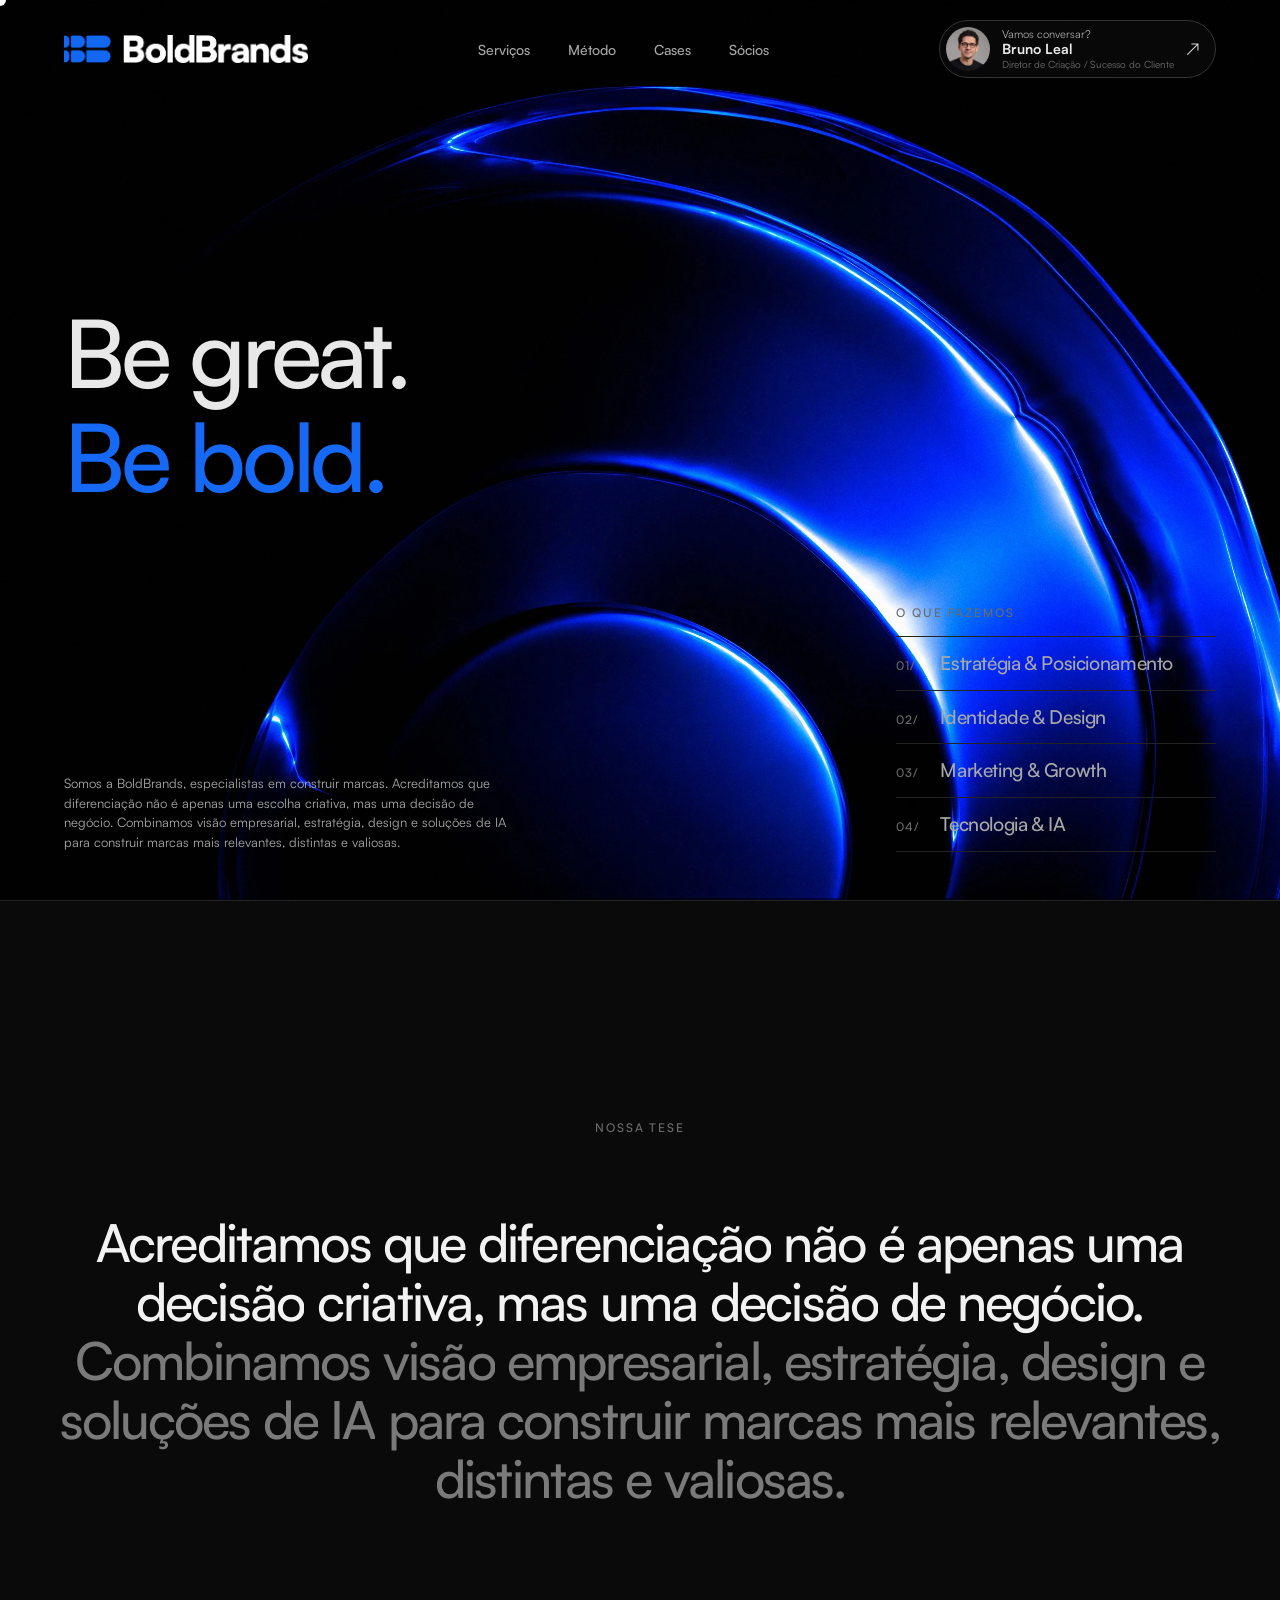
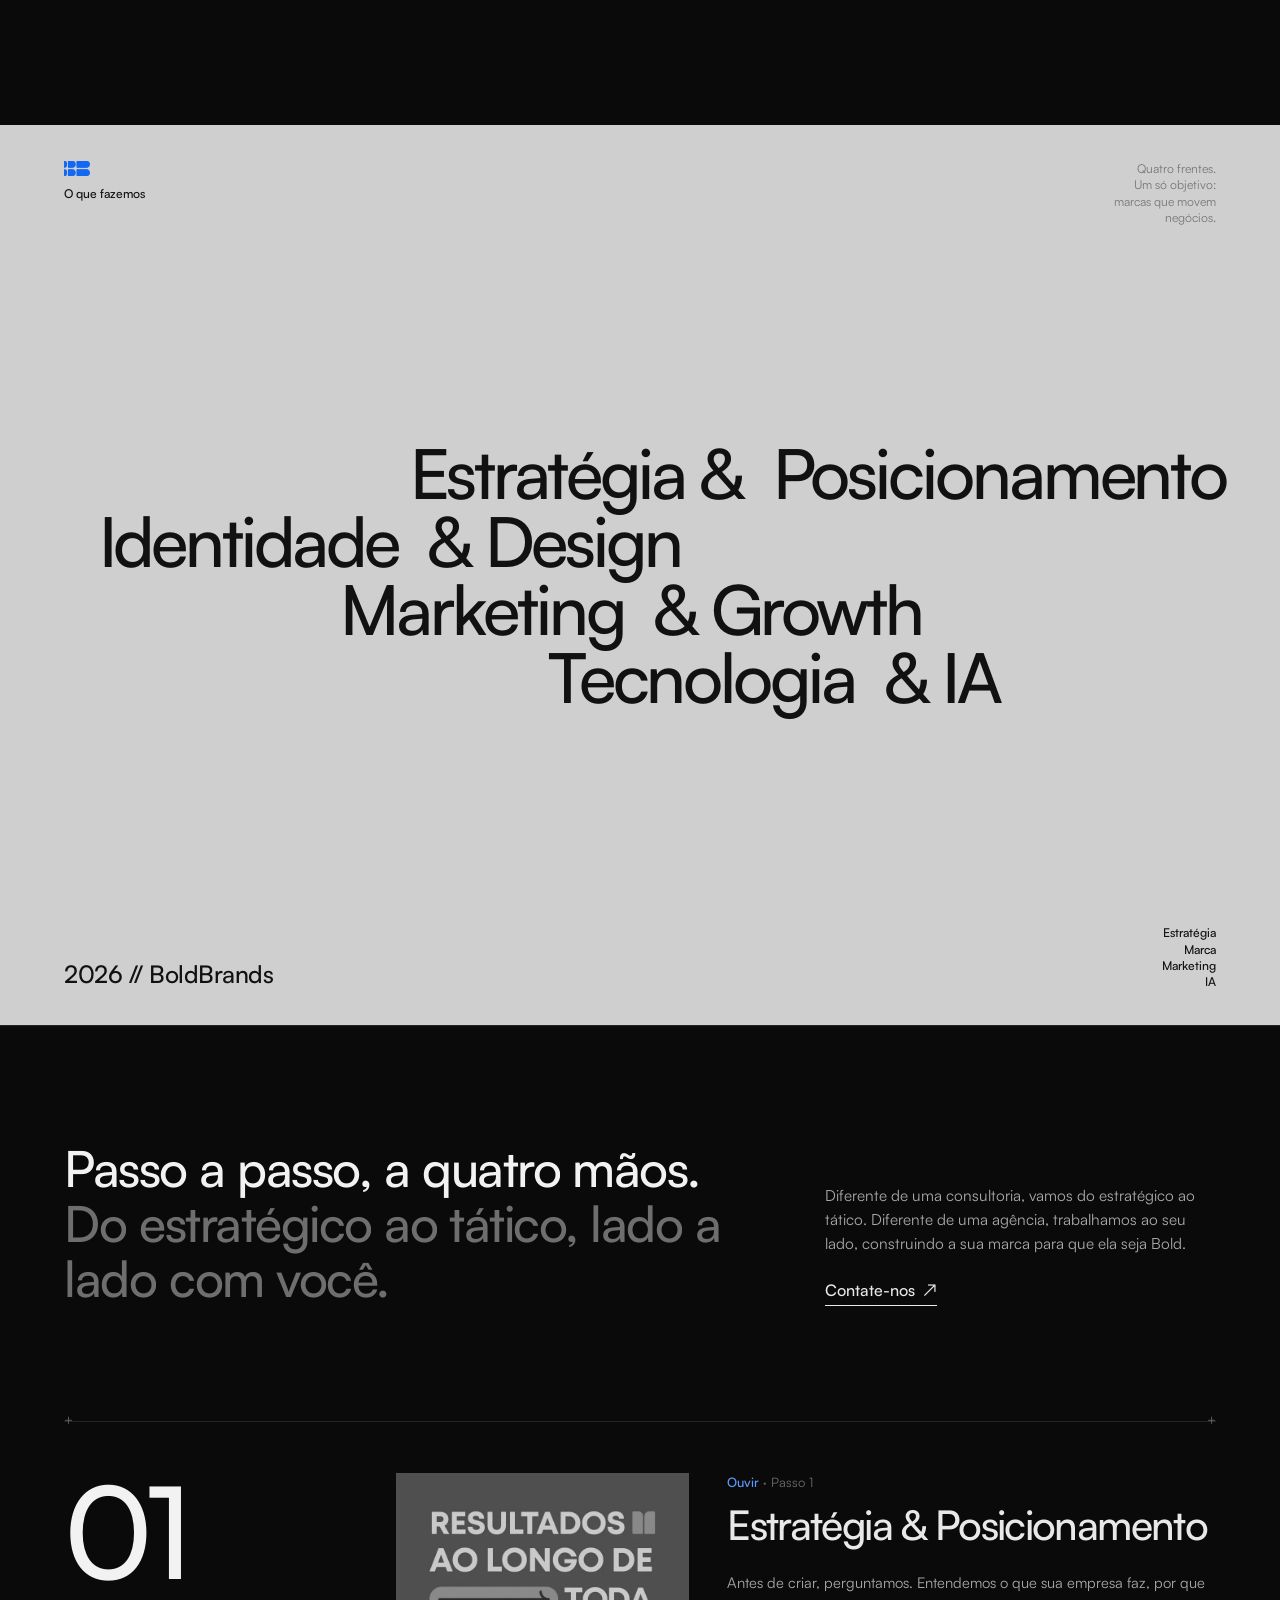
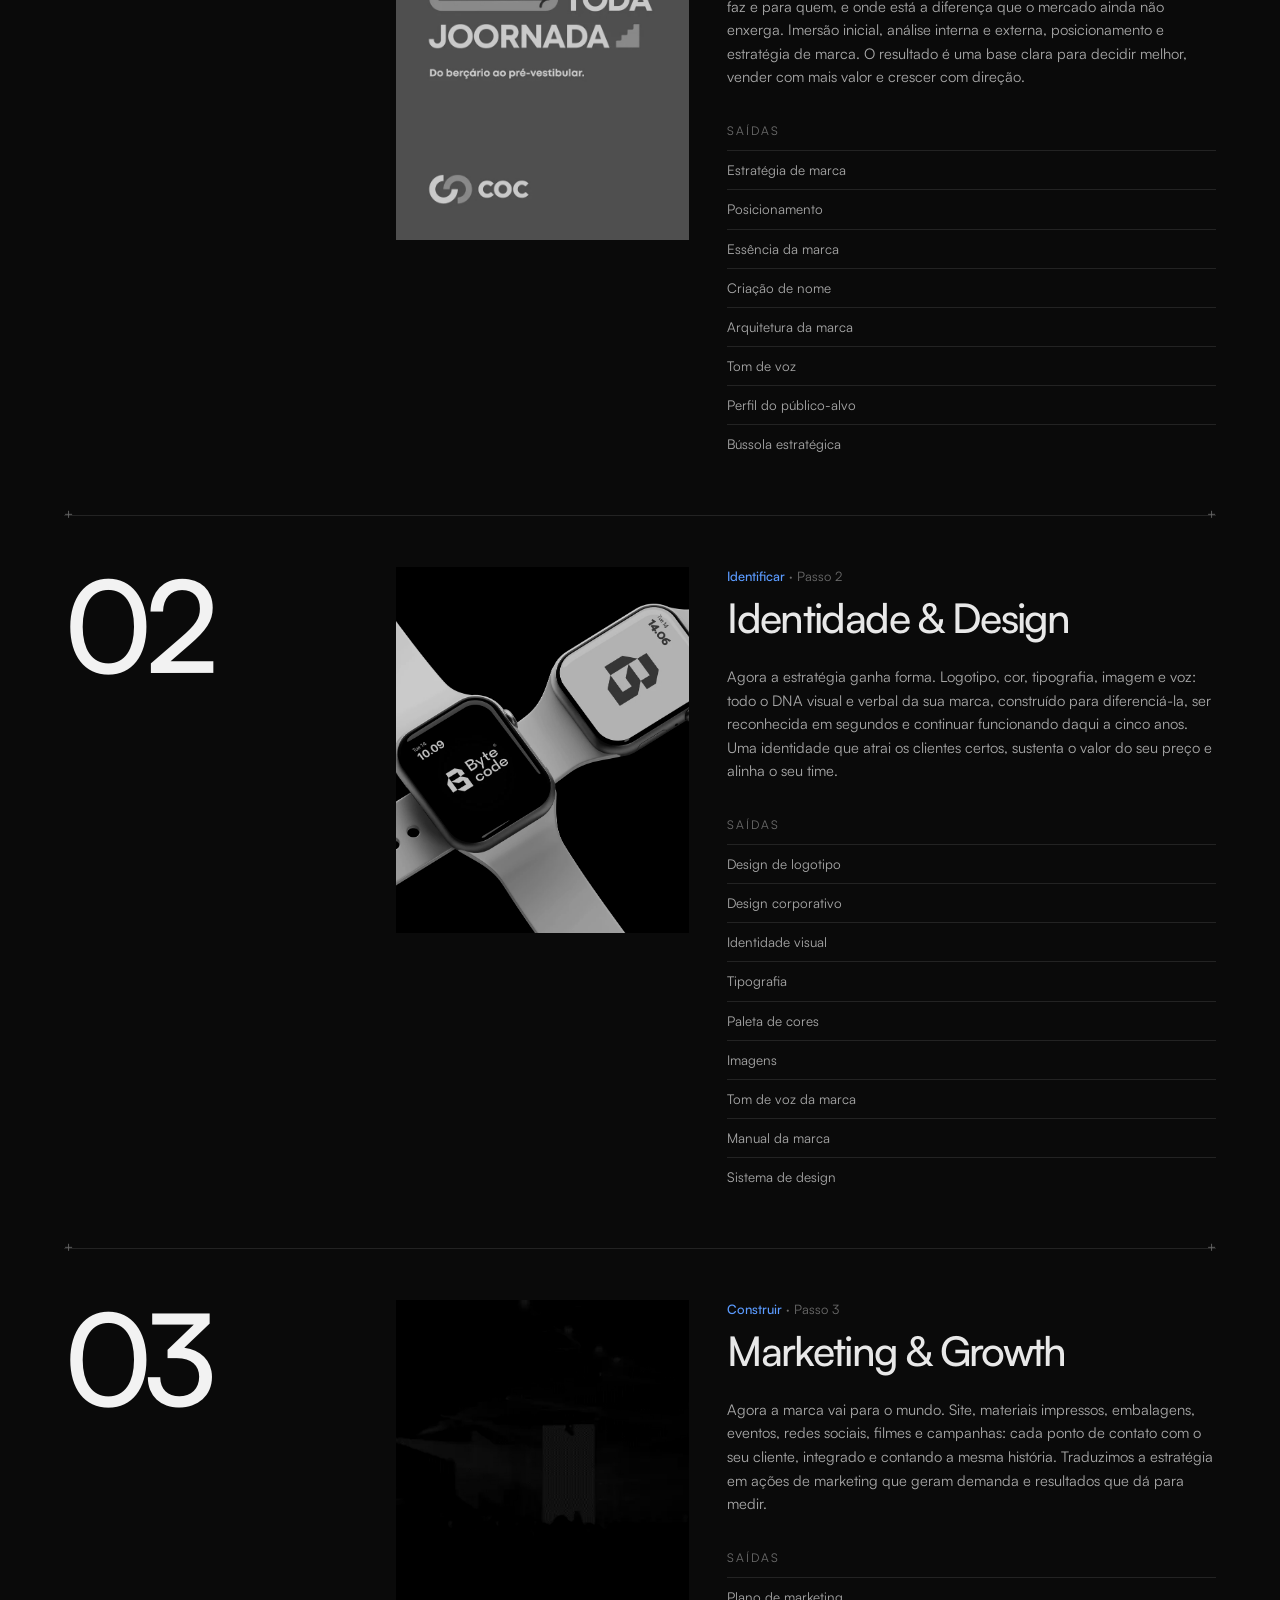
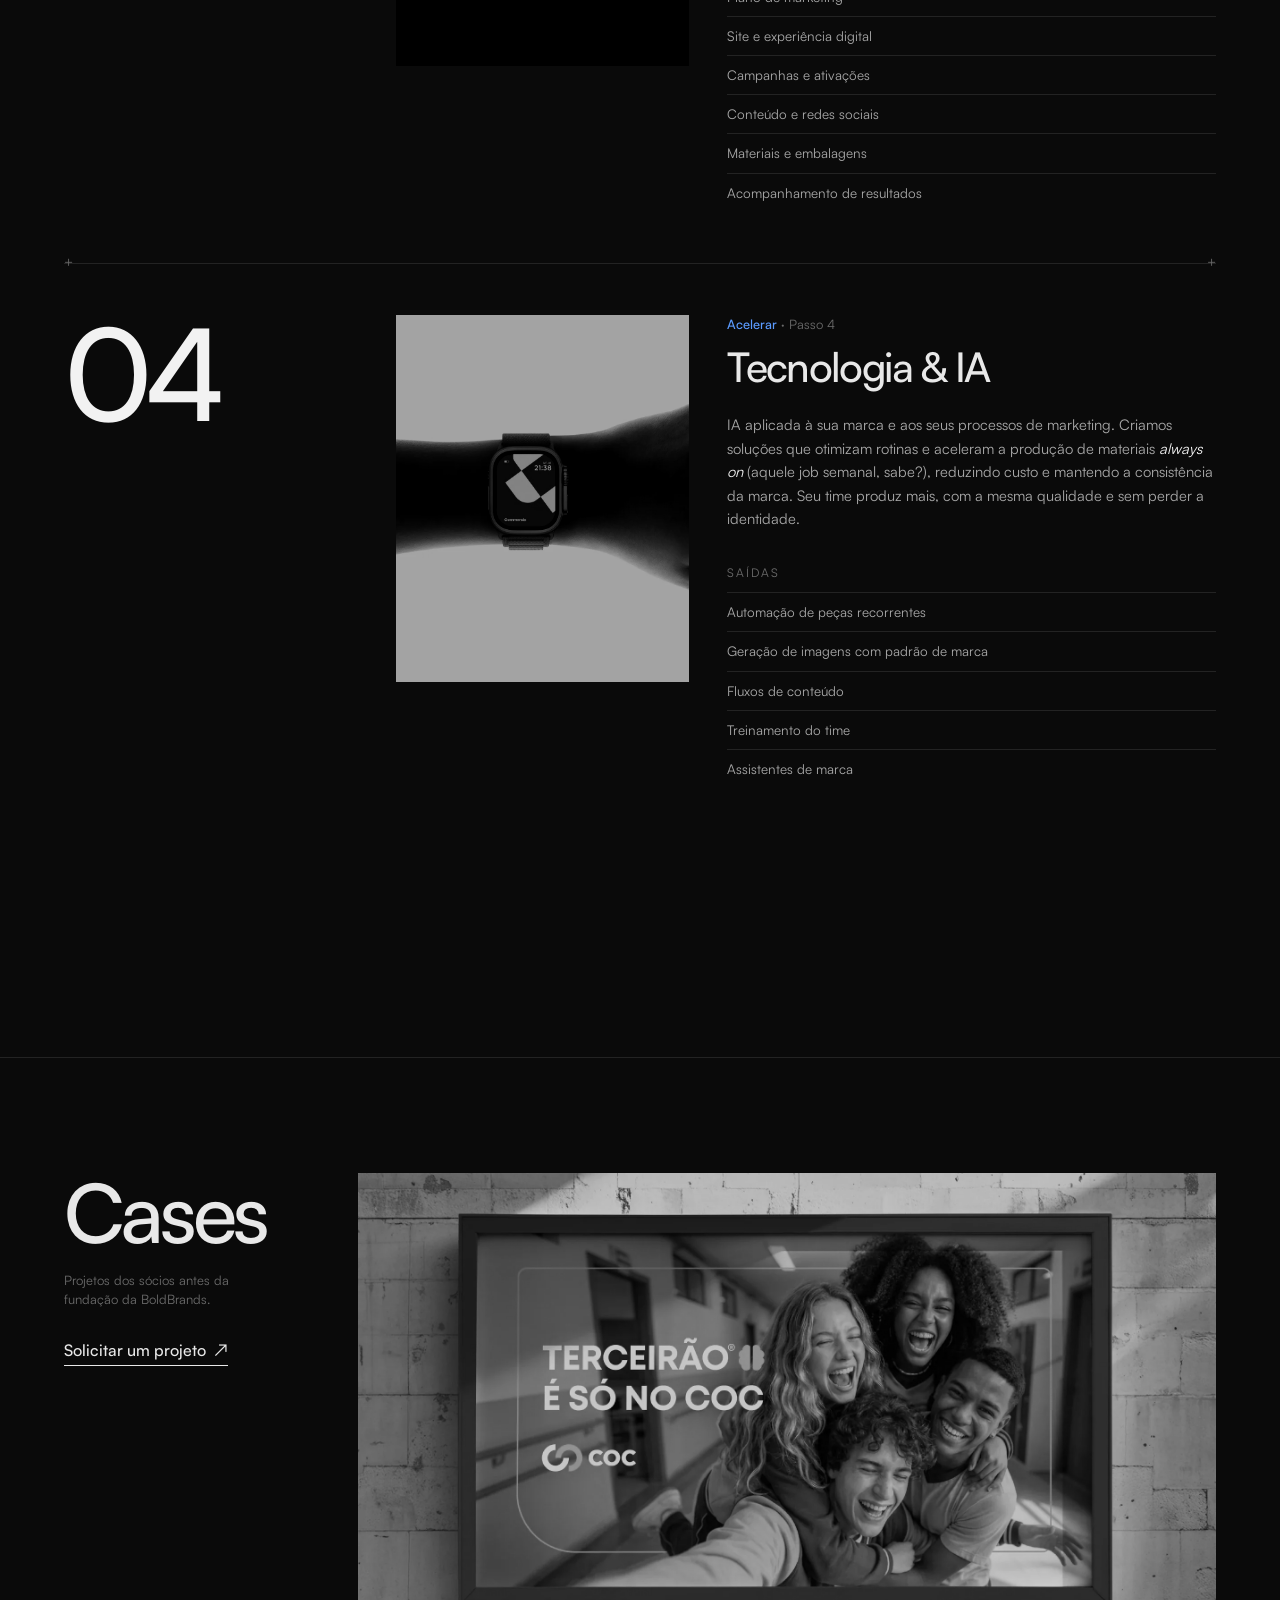
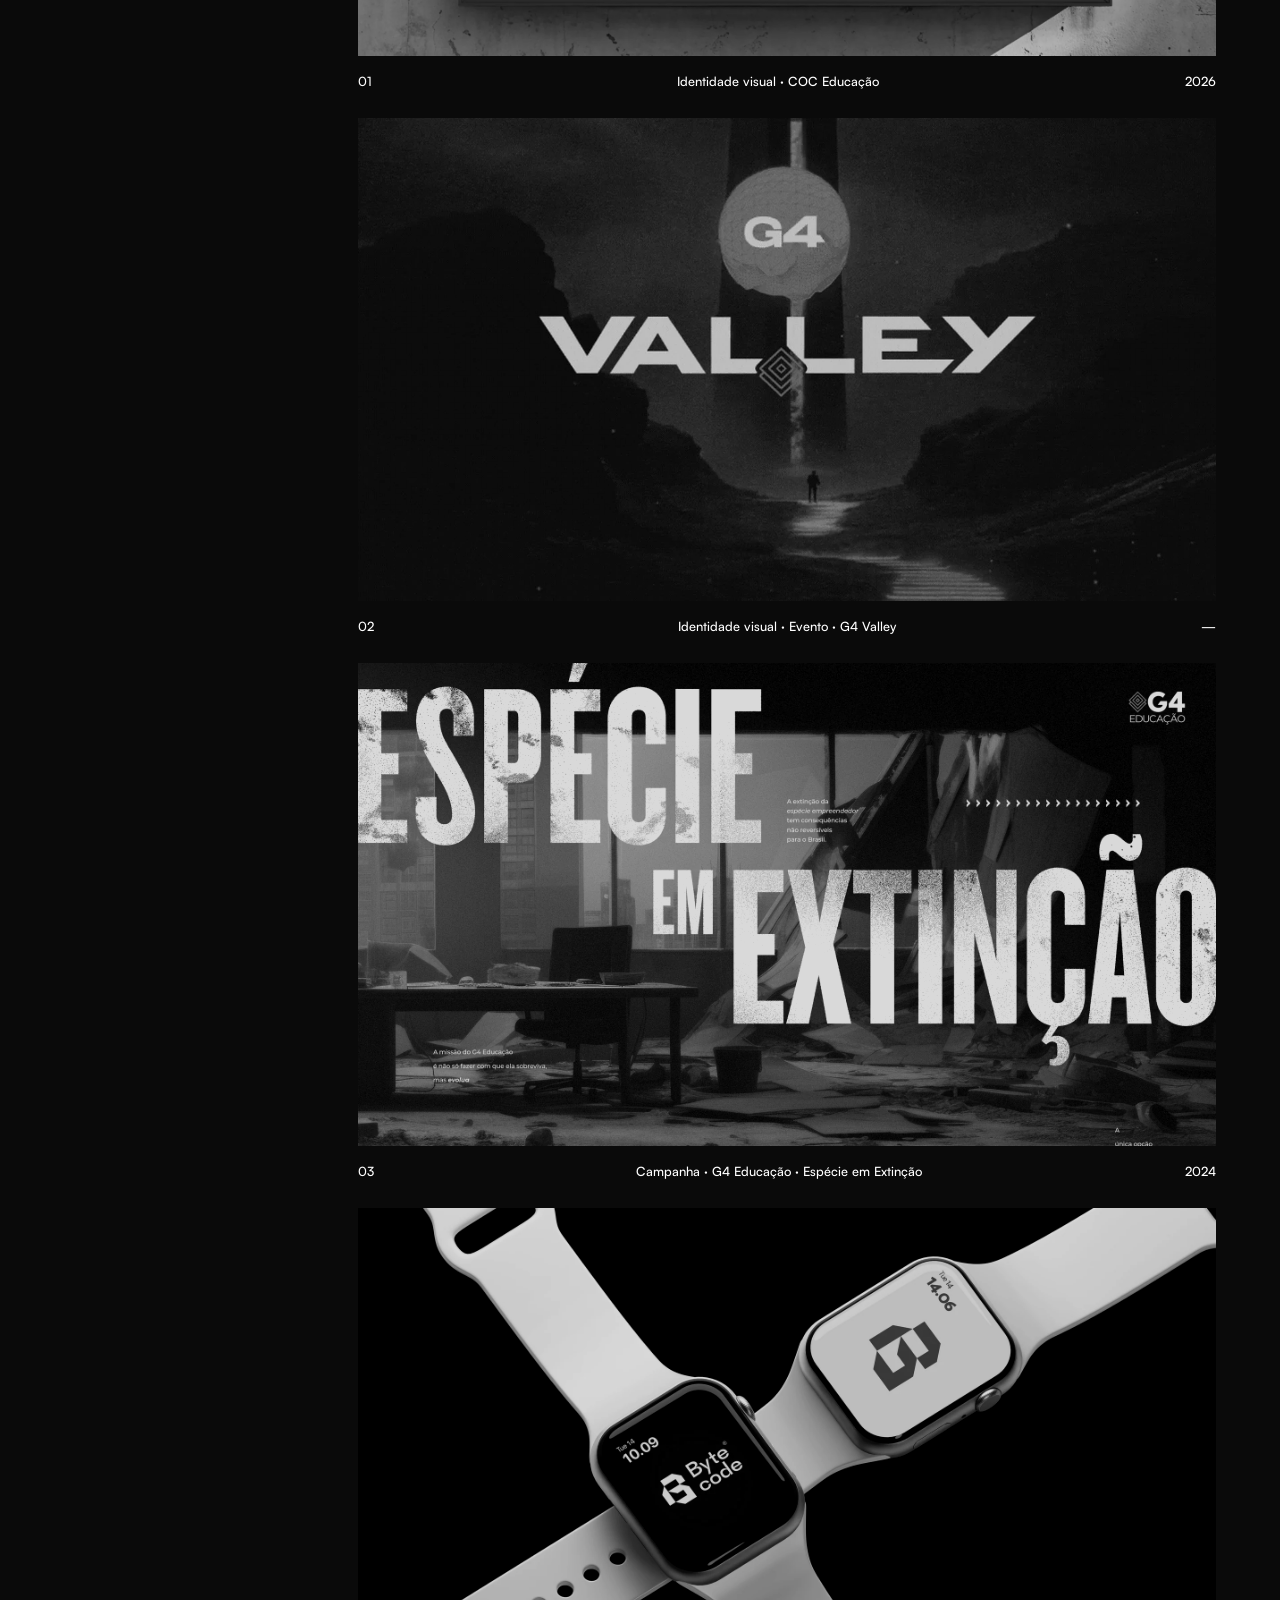
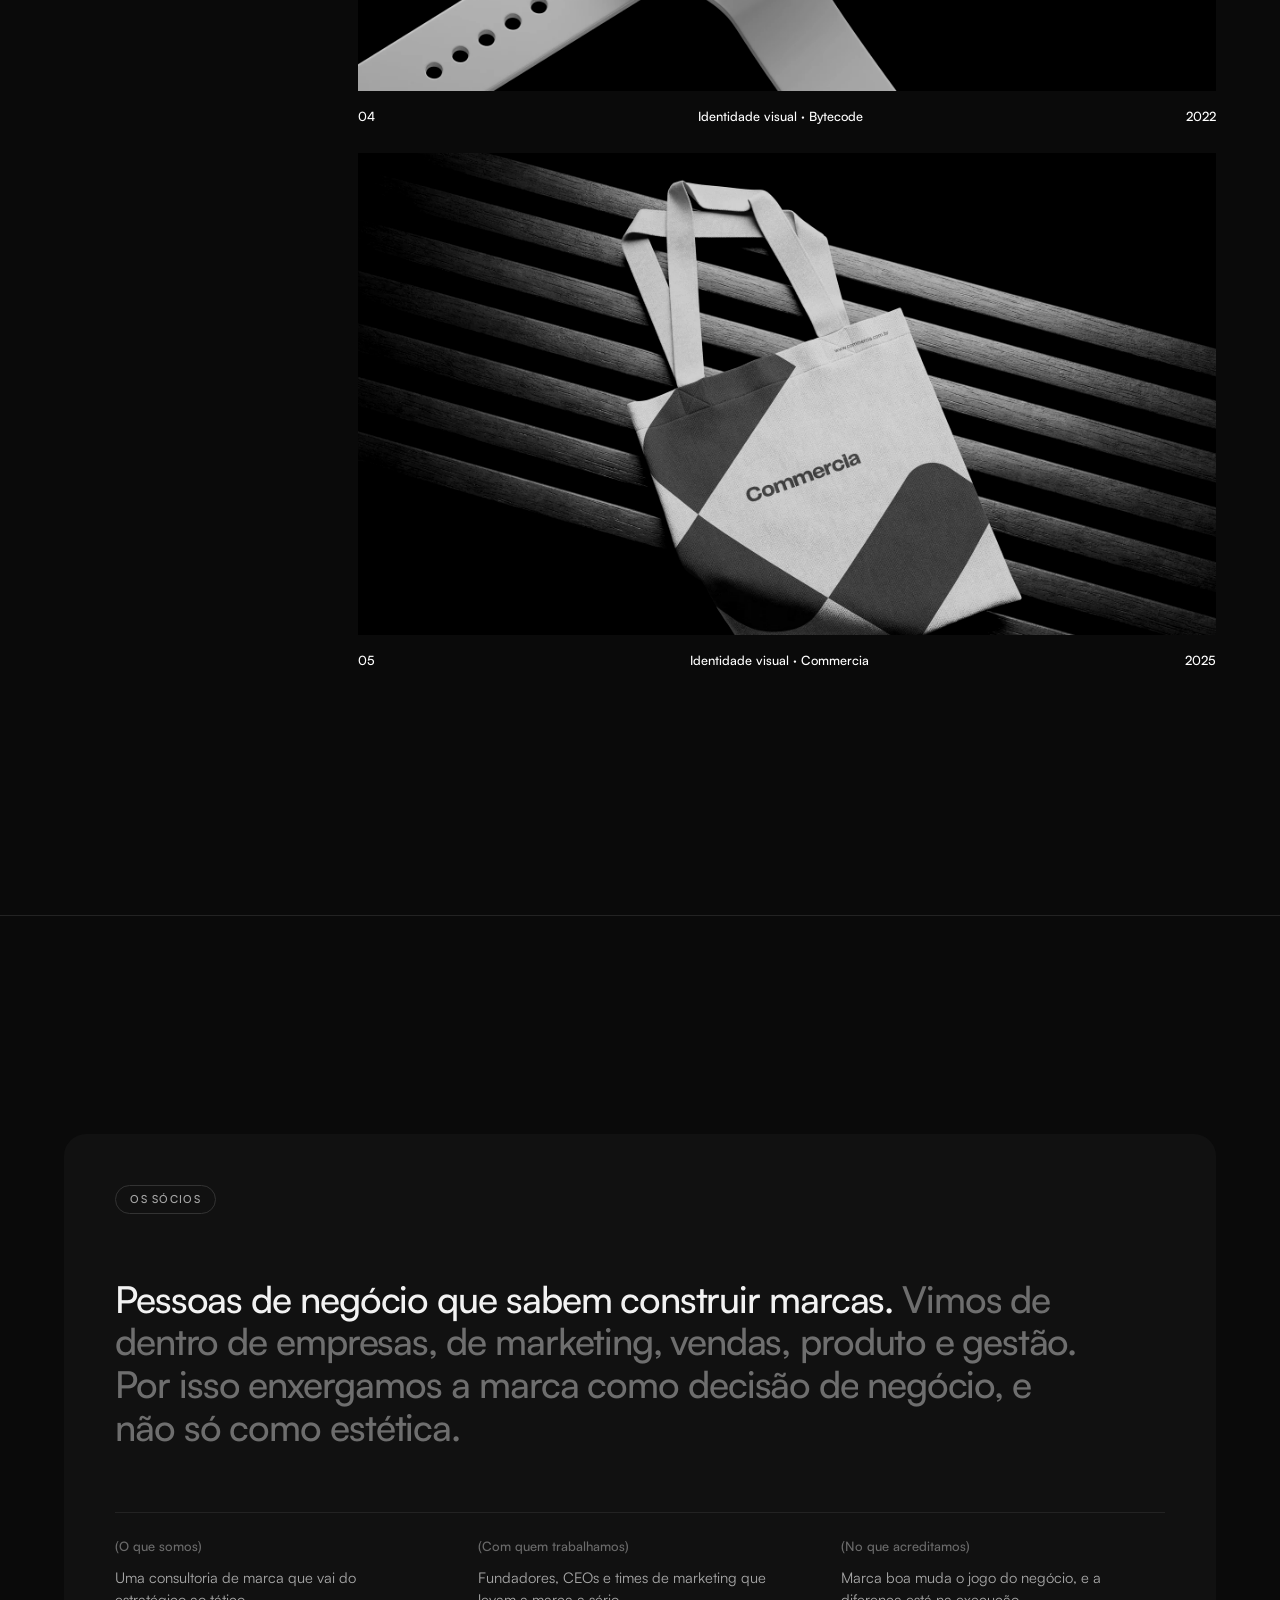
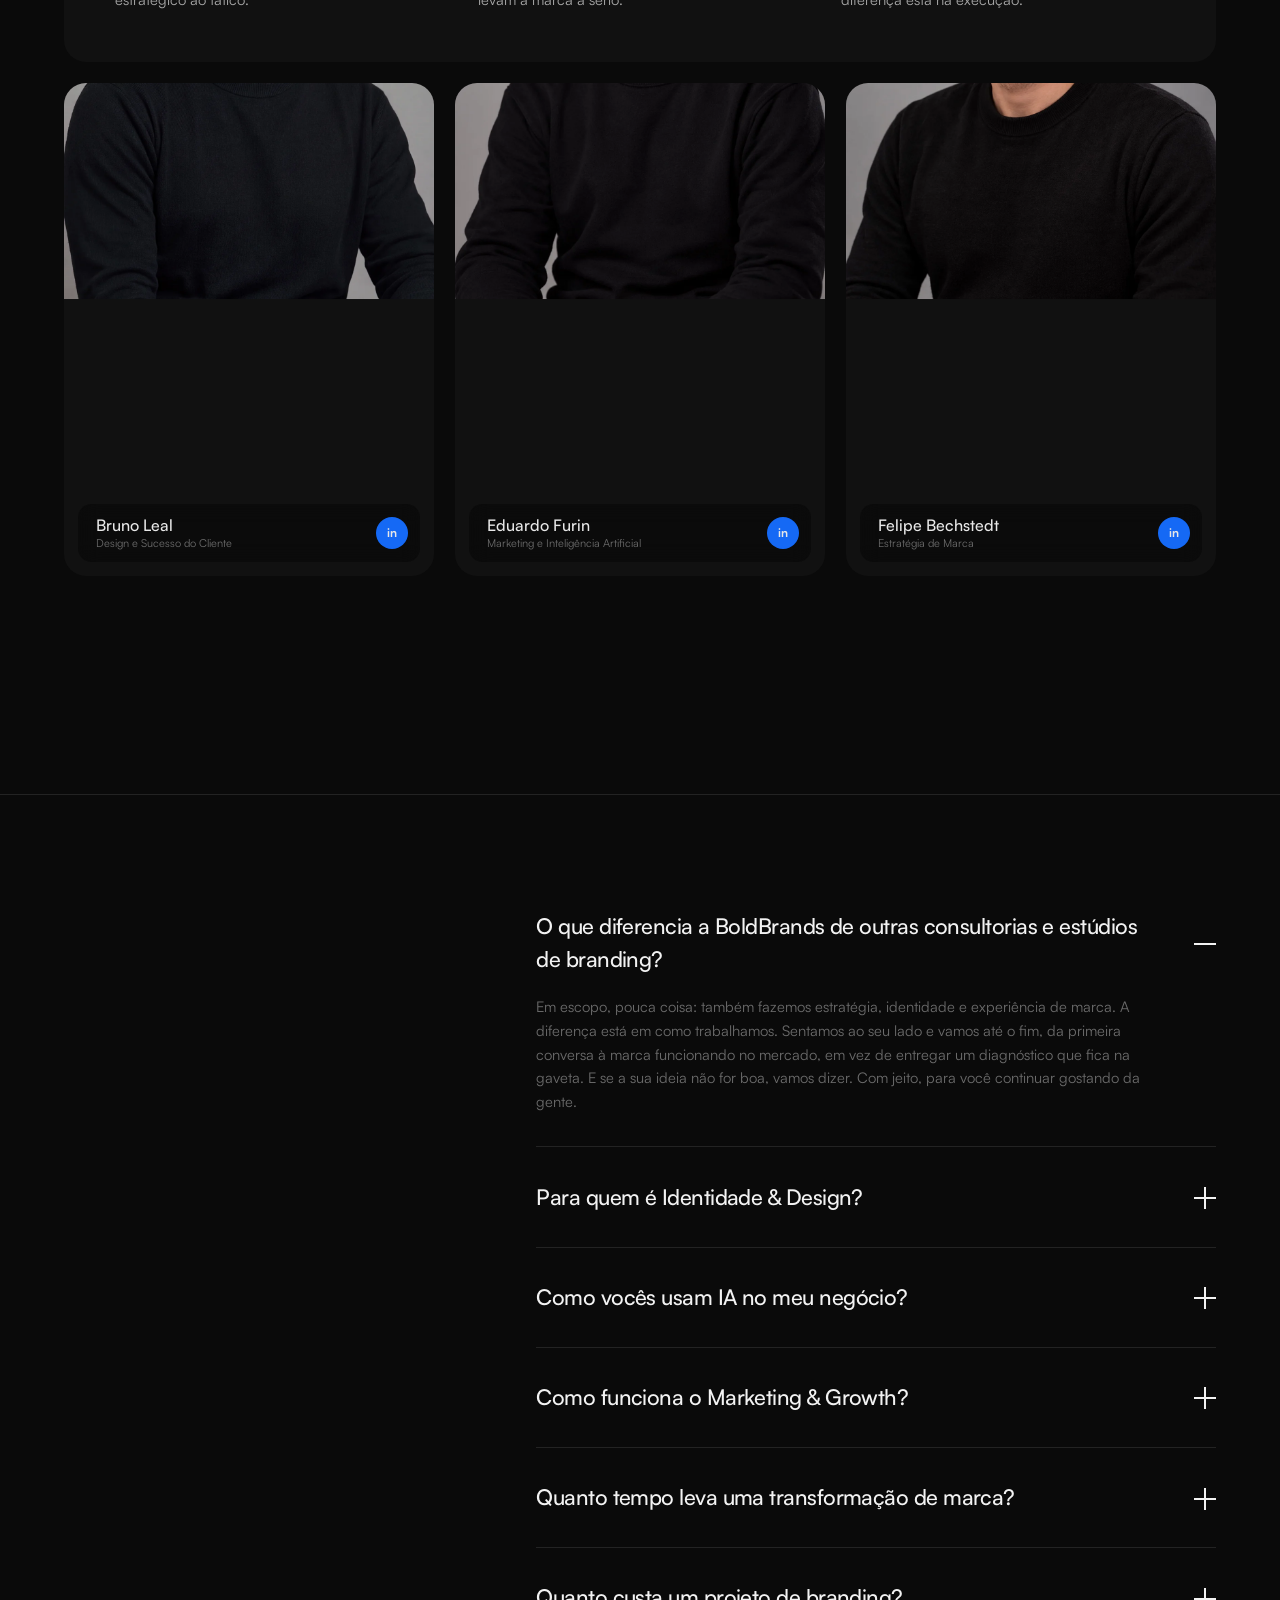
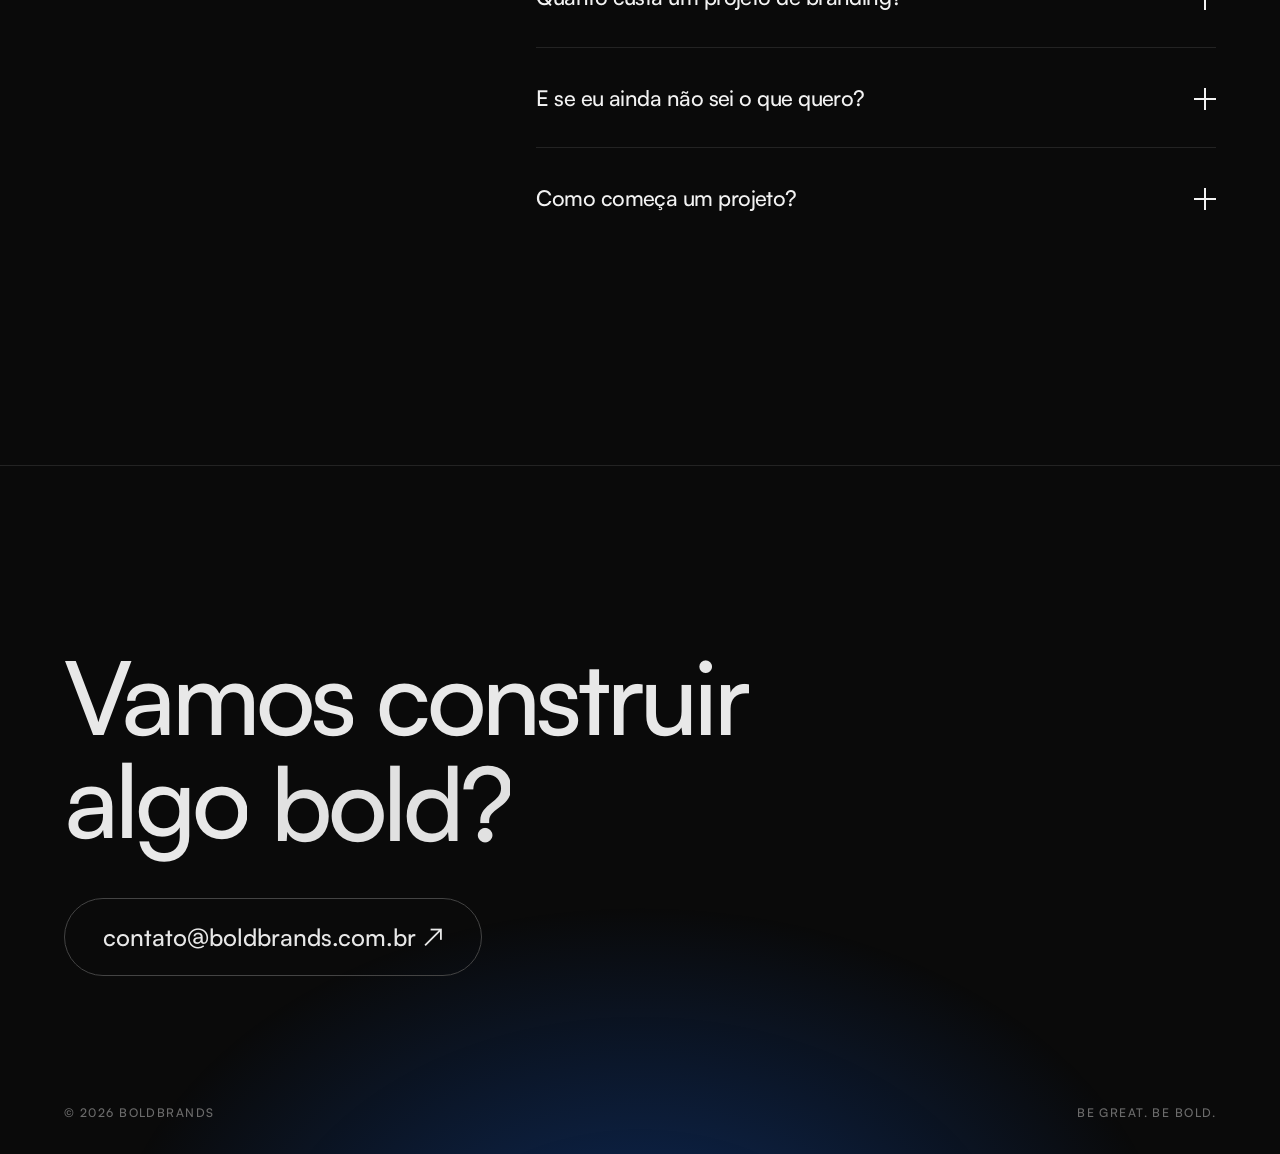
==== commit 3d04ec57: "Cartao de contato vai para o WhatsApp; remove Est. 2026; ajustes do mobile (GIF do passo 1 e cabecal" ====
--- a/index.html
+++ b/index.html
@@ -29,9 +29,9 @@
     <a href="#socios">Sócios</a>
   </nav>
   <!-- TROCAR AQUI: foto (img/contato-bruno.webp), nome e cargo do cartão de contato -->
-  <a href="#contato" class="contact-card" aria-label="Vamos conversar? Fale com Bruno Leal">
+  <a href="https://wa.me/5511999960092?text=Ol%C3%A1%2C%20Bruno!%20Vim%20pelo%20site%20da%20BoldBrands." class="contact-card" target="_blank" rel="noopener" aria-label="Vamos conversar? Fale com Bruno Leal no WhatsApp">
     <img src="img/contato-bruno.webp?v=6" alt="" width="240" height="240">
-    <span class="cc-txt"><small>Vamos conversar?</small><b>Bruno Leal</b><em>Diretor de Criação / Sucesso do Cliente</em></span>
+    <span class="cc-txt"><small class="cc-desk">Vamos conversar?</small><b>Bruno Leal</b><em>Diretor de Criação / Sucesso do Cliente</em></span>
     <i>↗</i>
   </a>
 </header>
@@ -42,7 +42,6 @@
      TROCAR AQUI: o texto da bio (parágrafo class="lead"). "Be great. Be bold." fica nos spans .split -->
 <section class="hero">
   <div class="hero-bg" aria-hidden="true"><img src="img/hero-bg.webp" alt="" width="3200" height="1800"><div class="hero-dim"></div></div>
-  <p class="eyebrow reveal">Consultoria de marca · Est. 2026</p>
   <h1 class="hero-title">
     <span class="line"><span class="split">Be great.</span></span>
     <span class="line"><span class="split blue">Be bold.</span></span>
--- a/style.css
+++ b/style.css
@@ -322,3 +322,19 @@
 @media(max-width:800px){.team-facts{grid-template-columns:1fr}}
 .faq{border-top:1px solid var(--line)}
 .method{border-top:1px solid var(--line)}
+
+/* cartão de contato no mobile: mostra "Vamos conversar?" acima do nome */
+@media(max-width:520px){
+  .cc-txt small.cc-desk{display:block;font-size:11px;color:var(--g3)}
+  .contact-card i{display:none}
+}
+/* método, mobile: o GIF do passo 1 aparece inteiro (sem cortar o texto) */
+@media(max-width:900px){#passo-1 .sph{aspect-ratio:4/5}}
+@media(max-width:520px){
+  .nav{gap:10px}
+  .logo img{height:20px}
+  .contact-card{gap:8px;padding:4px 12px 4px 4px;flex:none}
+  .contact-card img{width:34px;height:34px}
+  .cc-txt small.cc-desk{white-space:nowrap;font-size:10px}
+  .cc-txt b{white-space:nowrap;font-size:13px}
+}
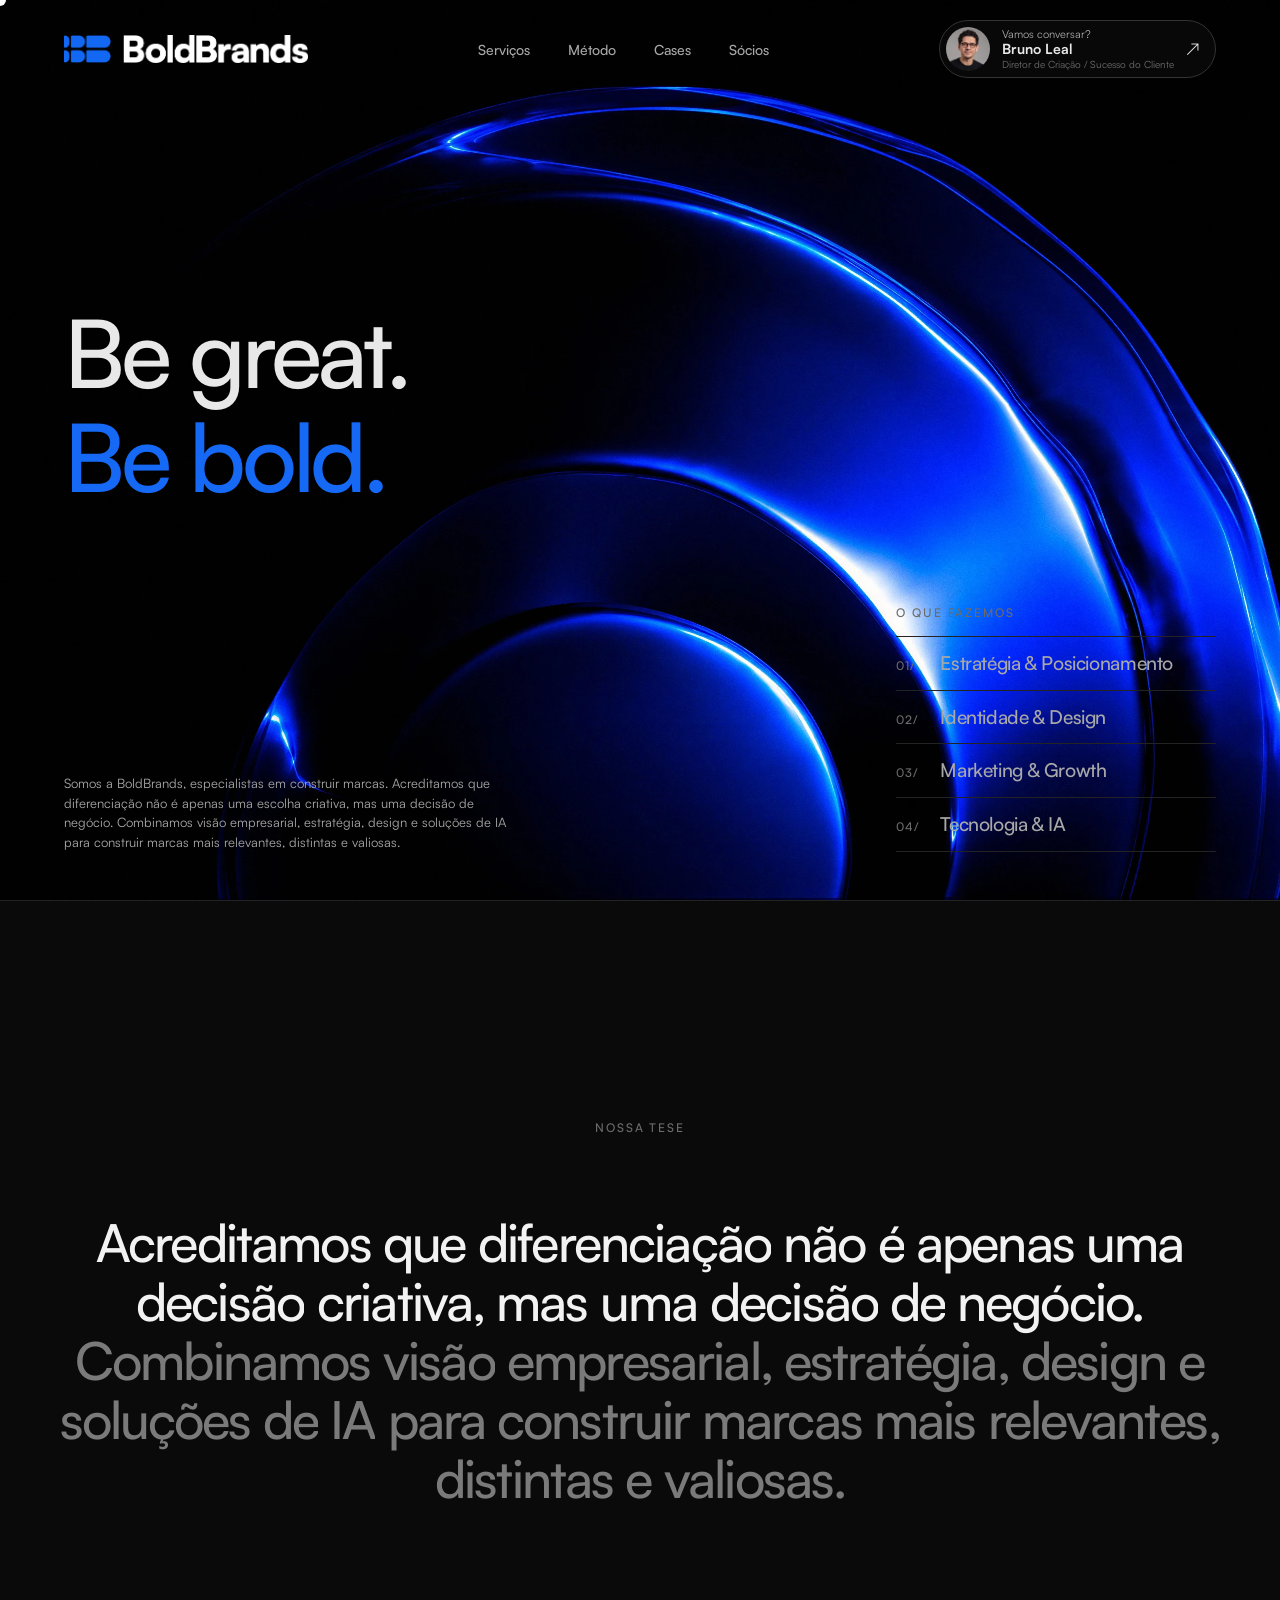
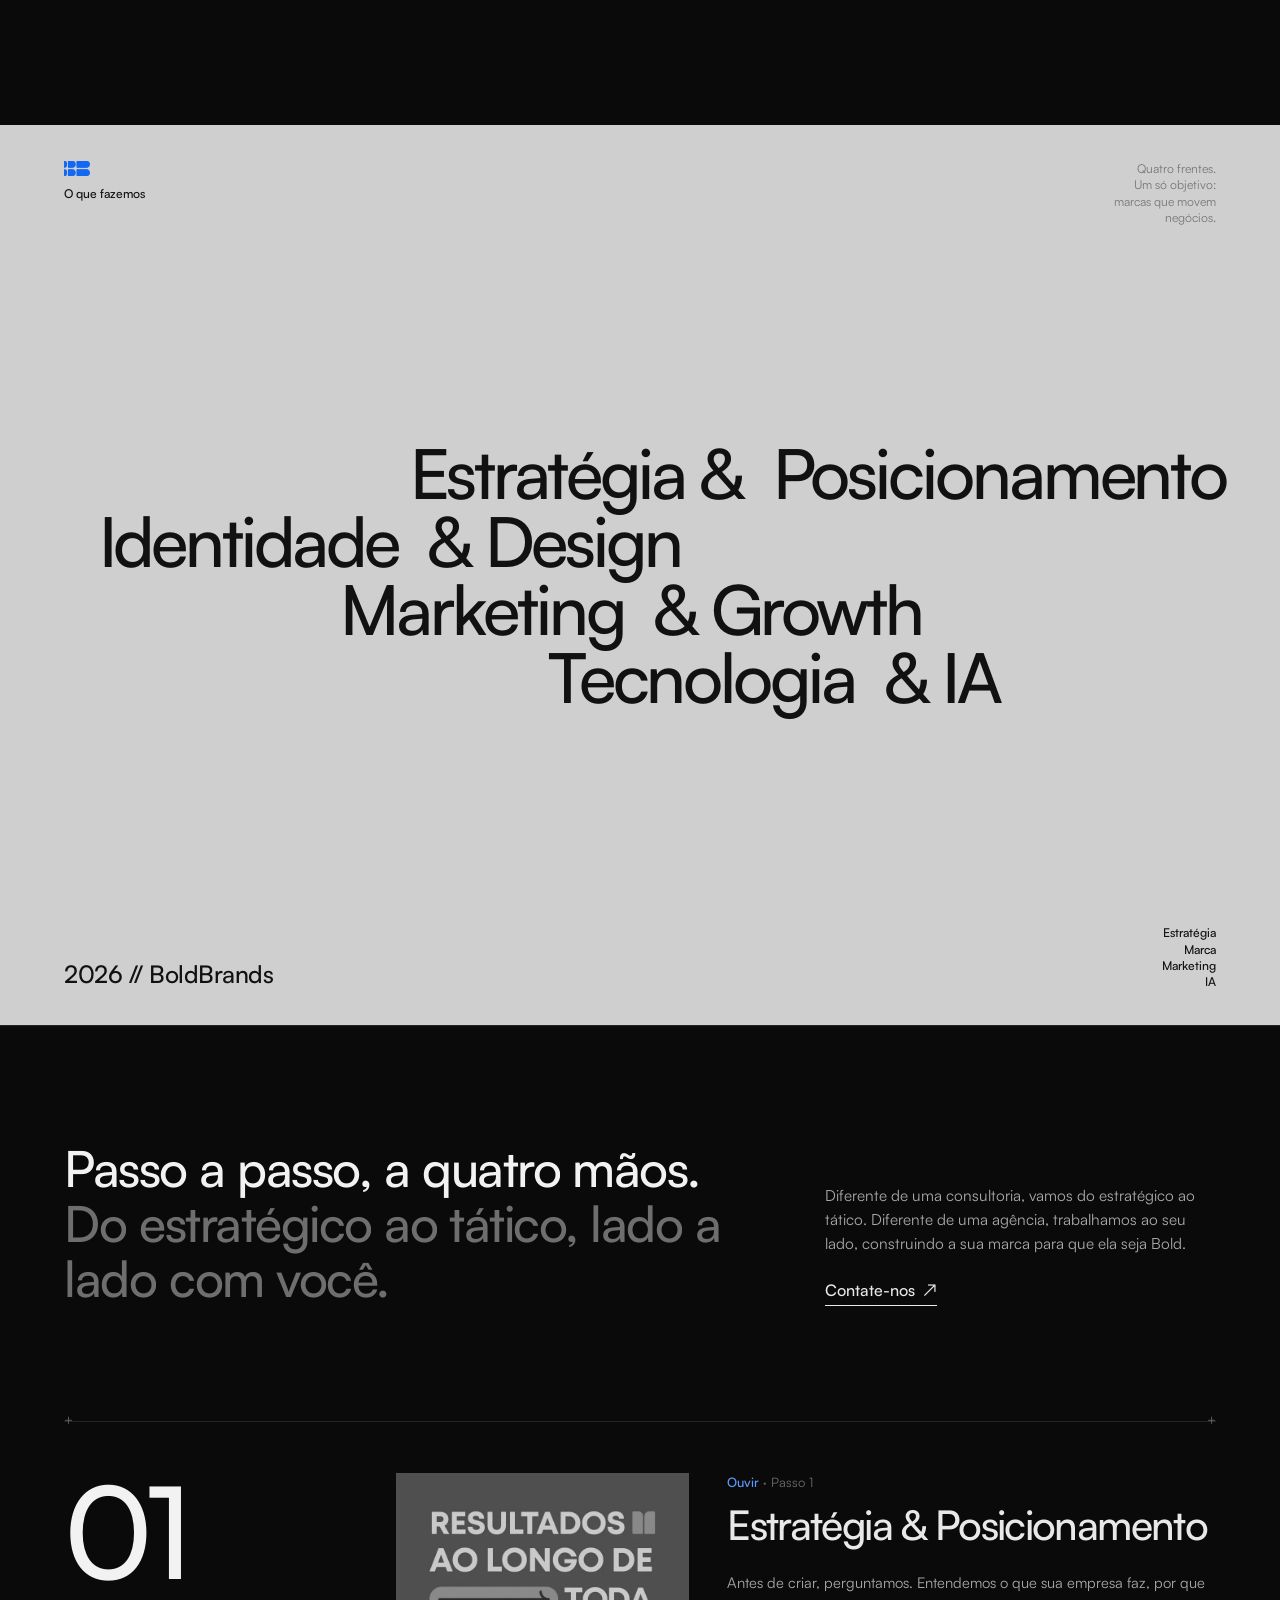
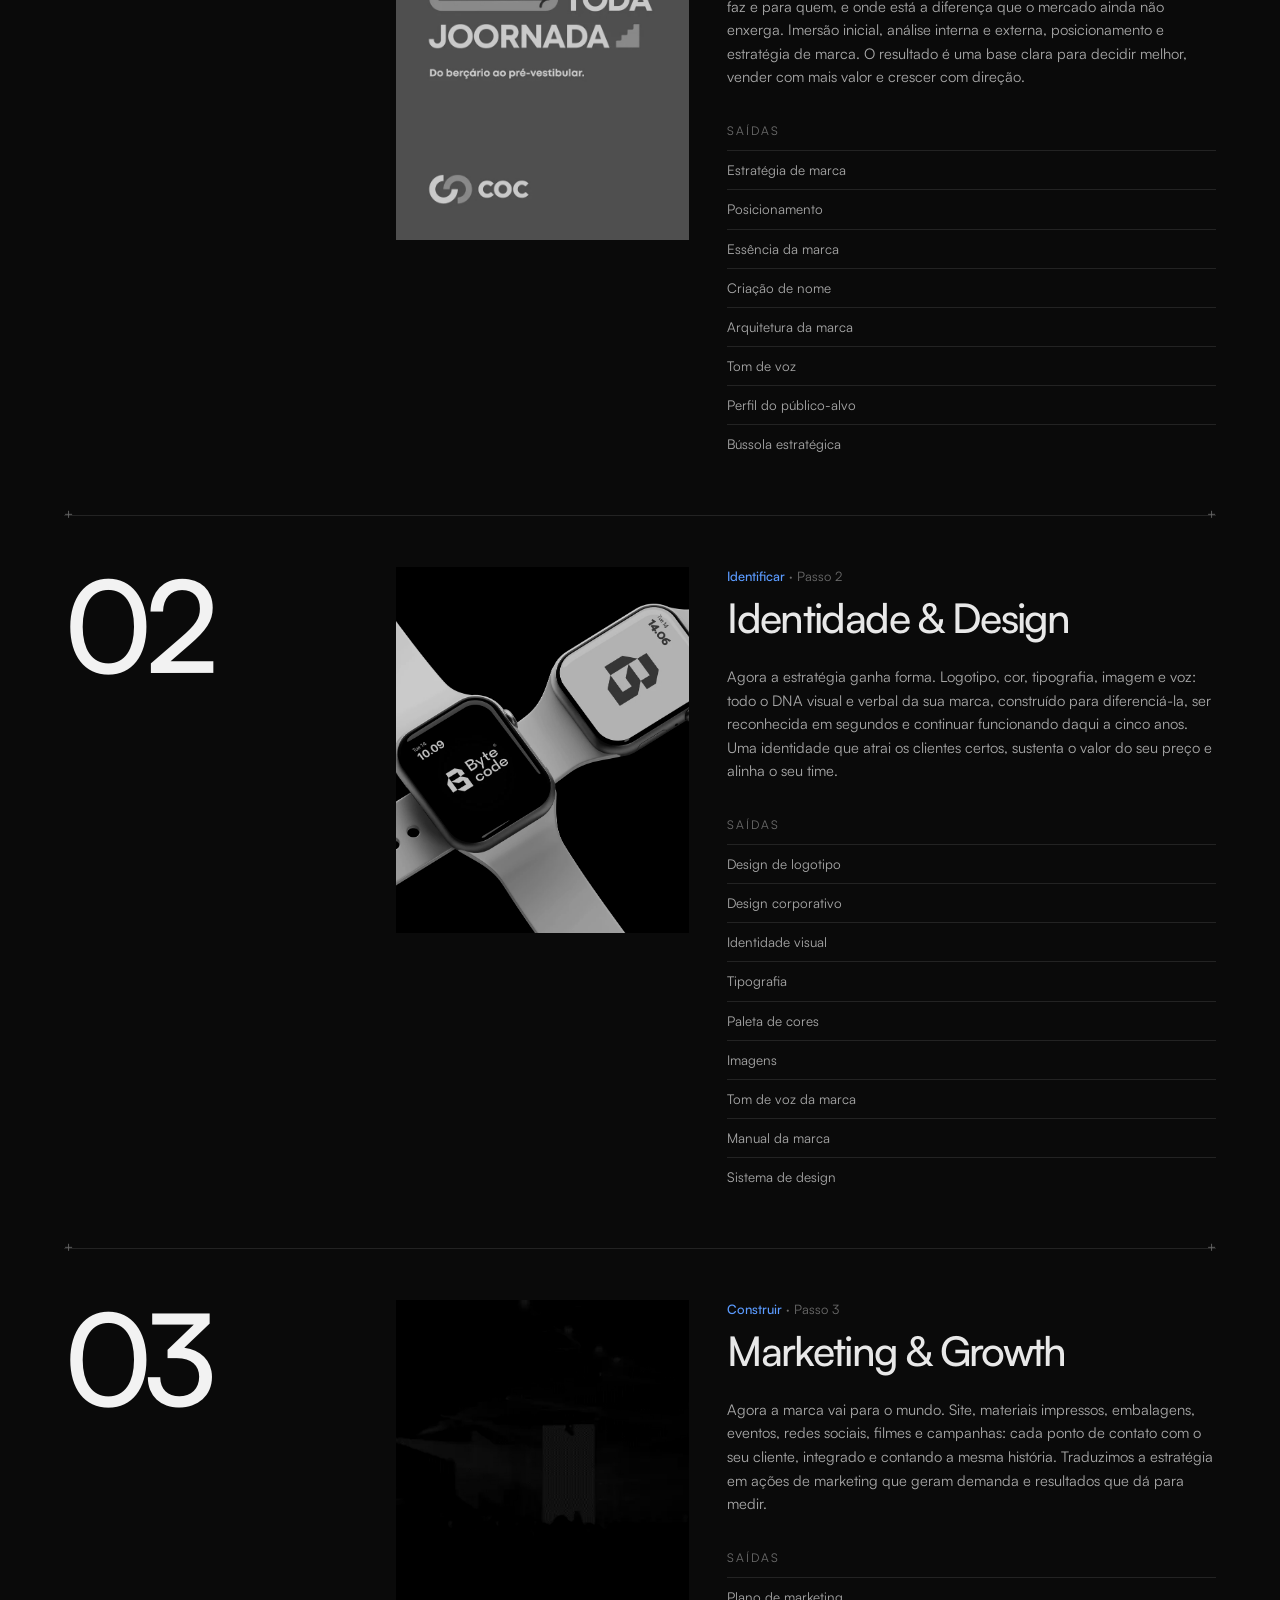
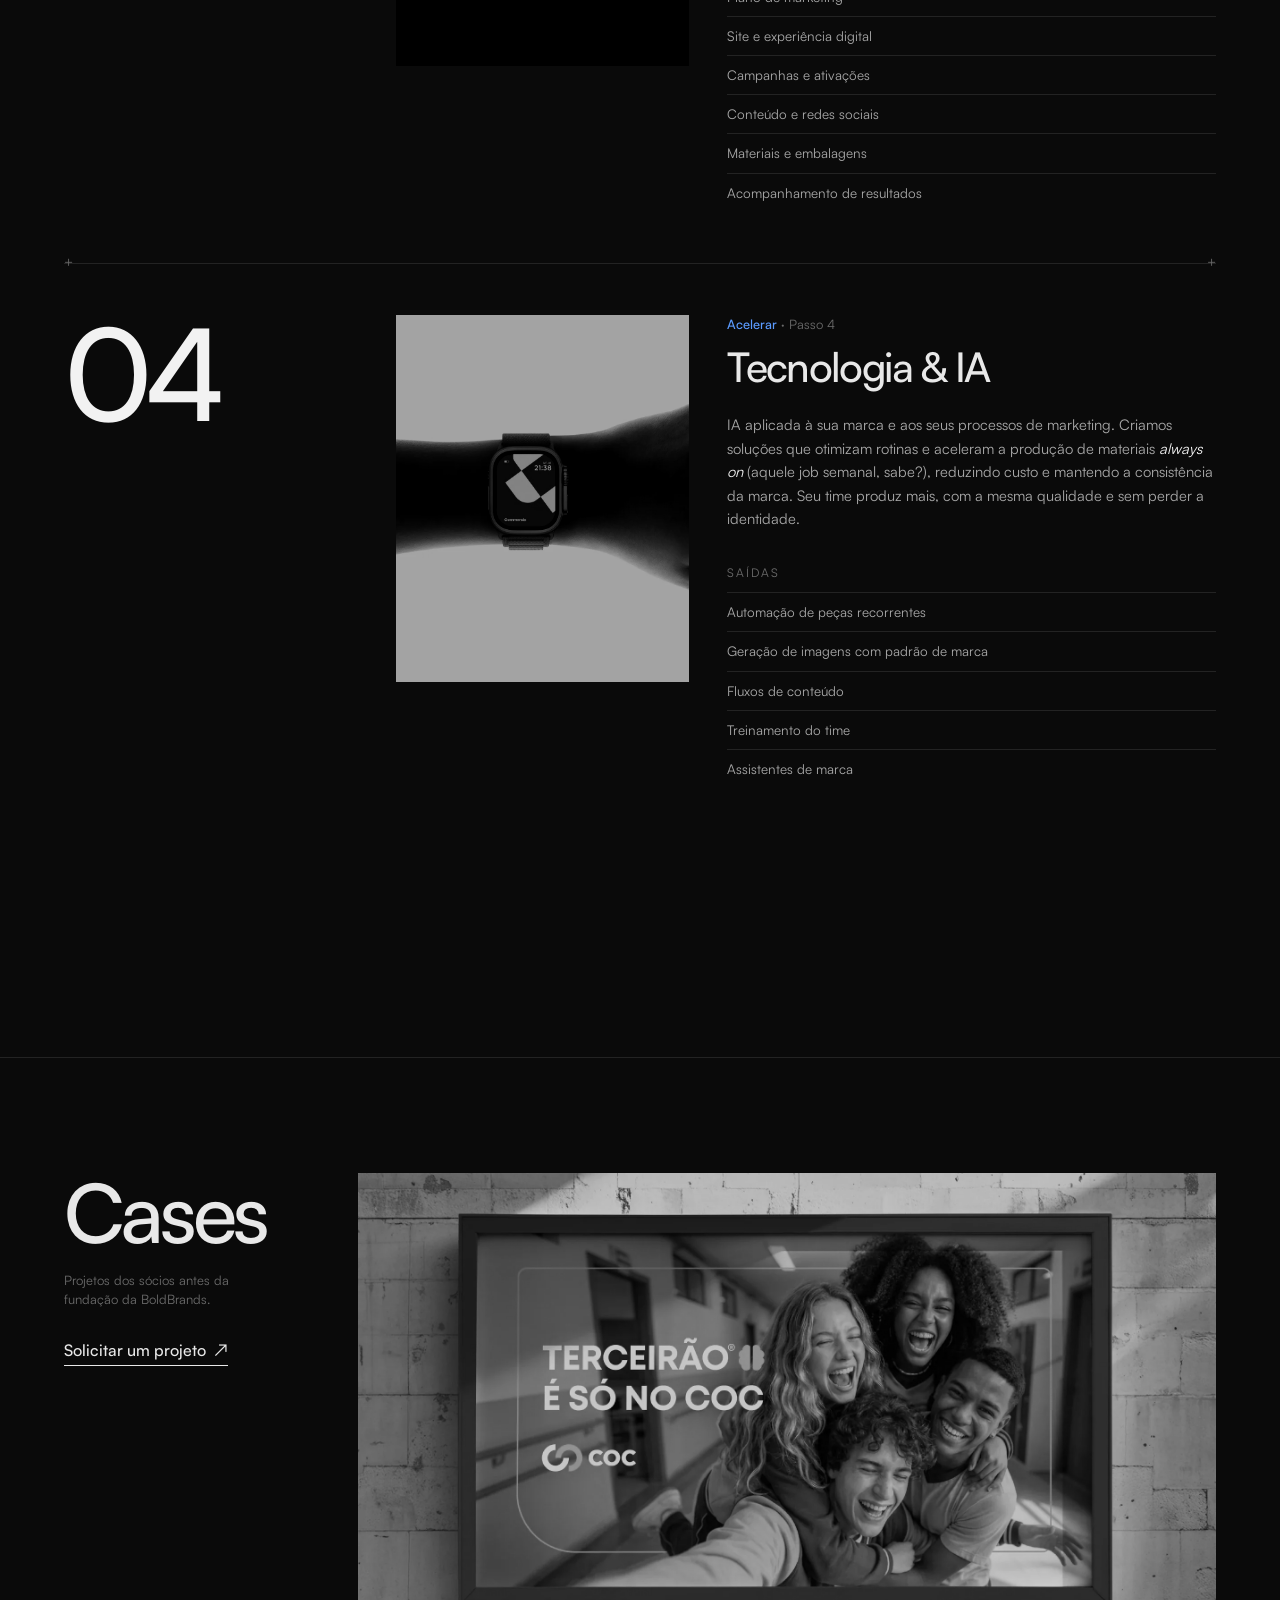
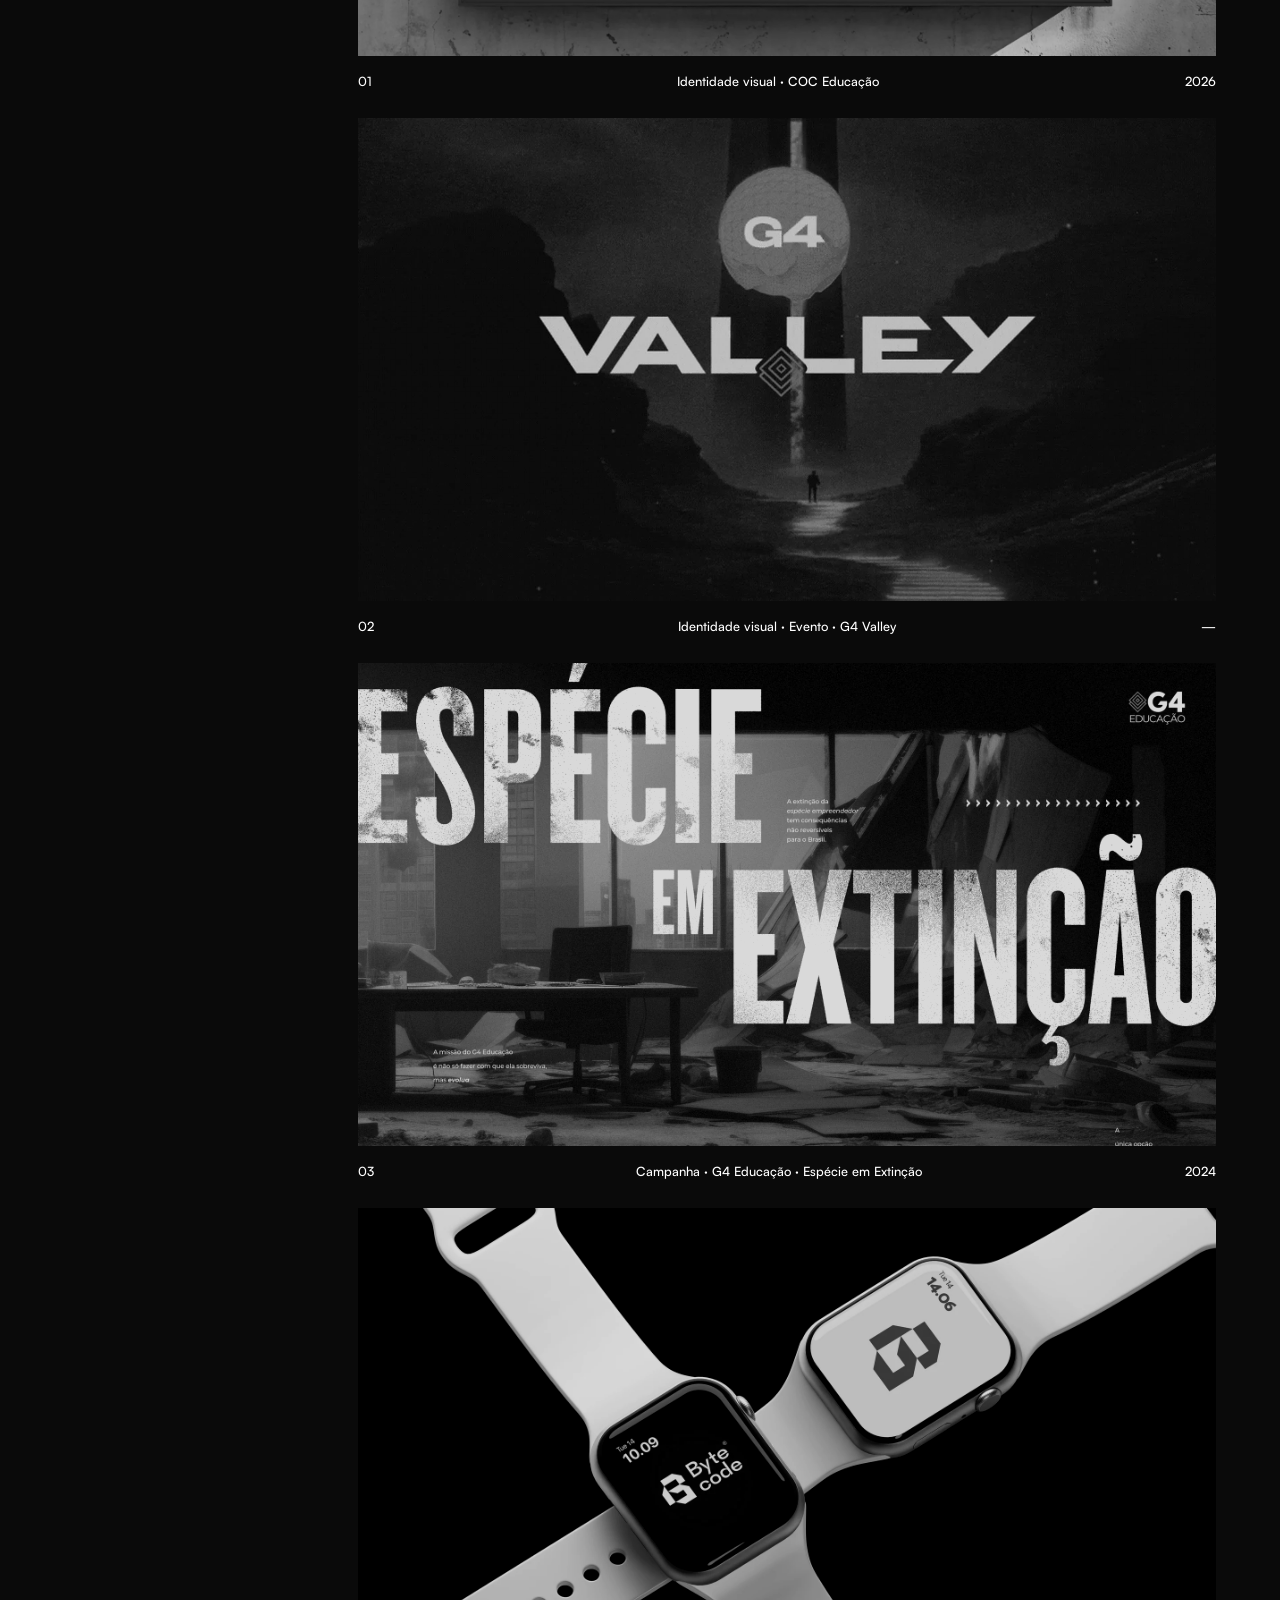
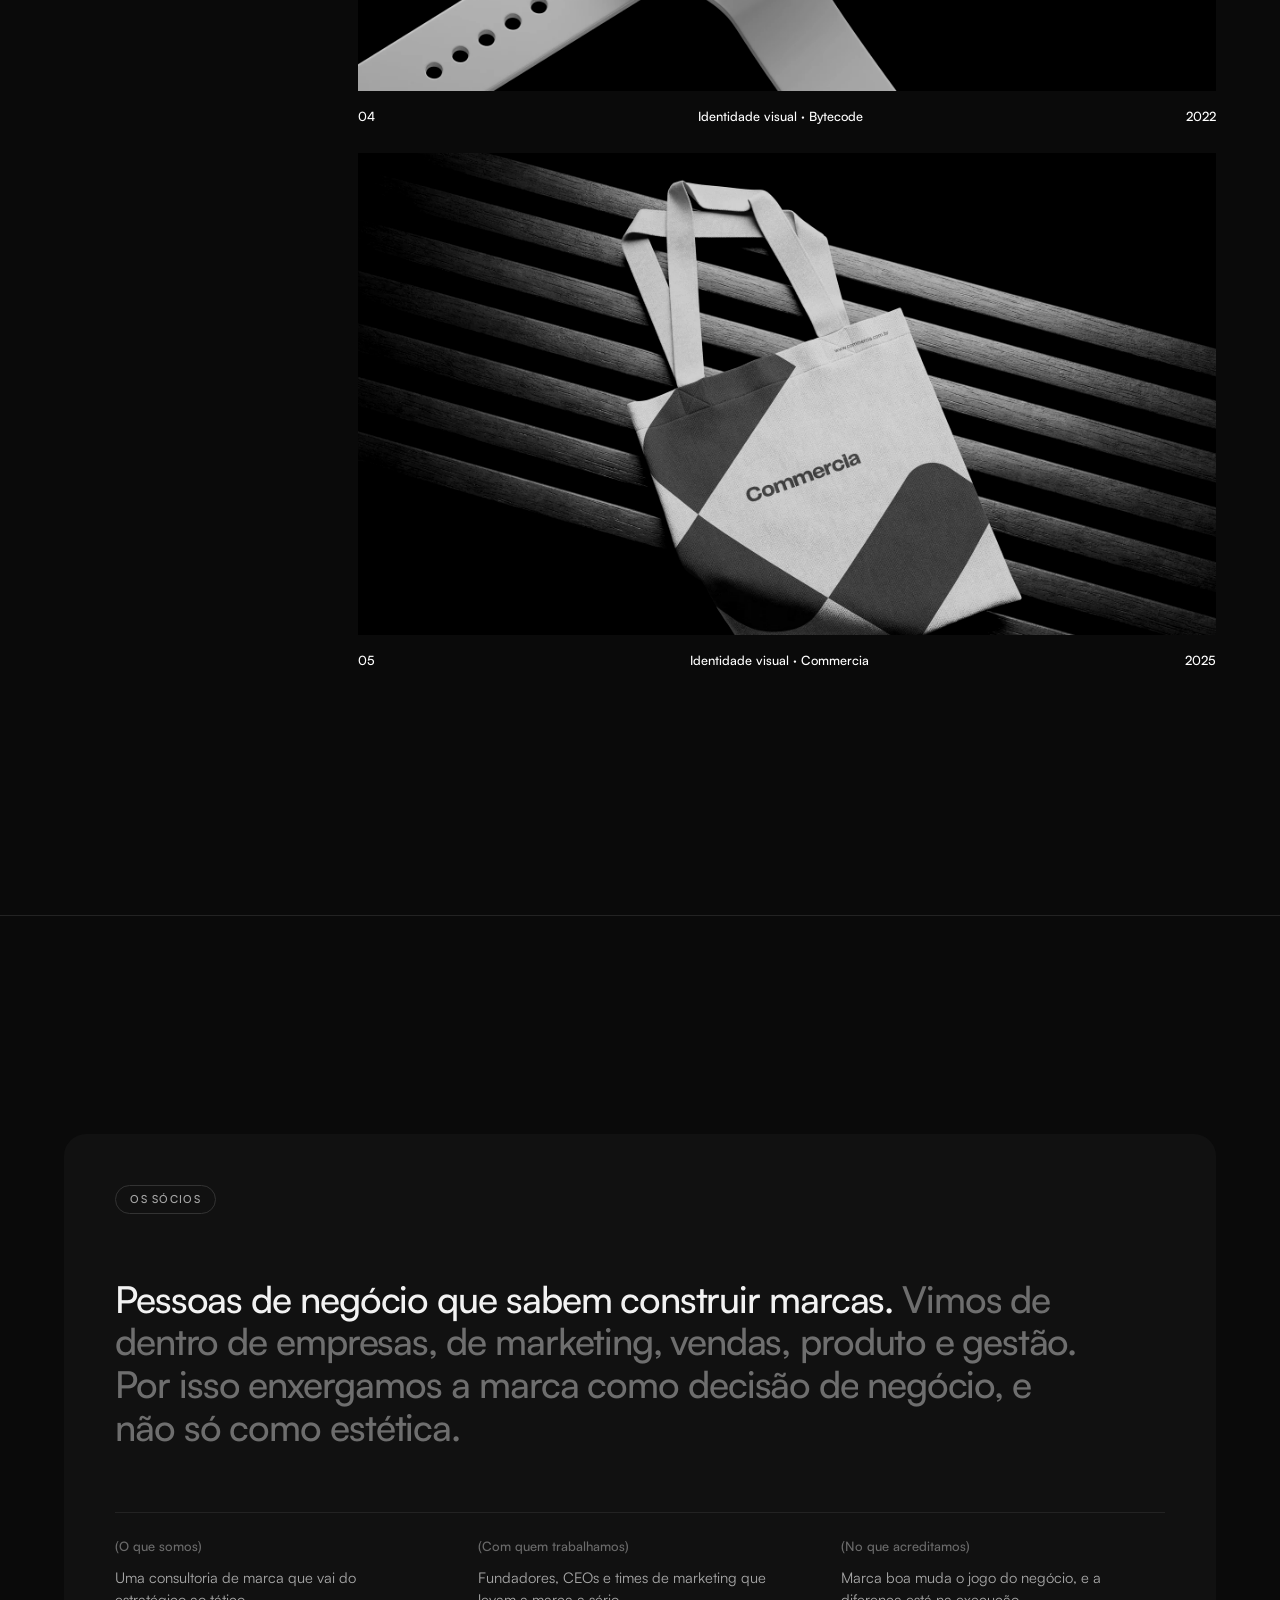
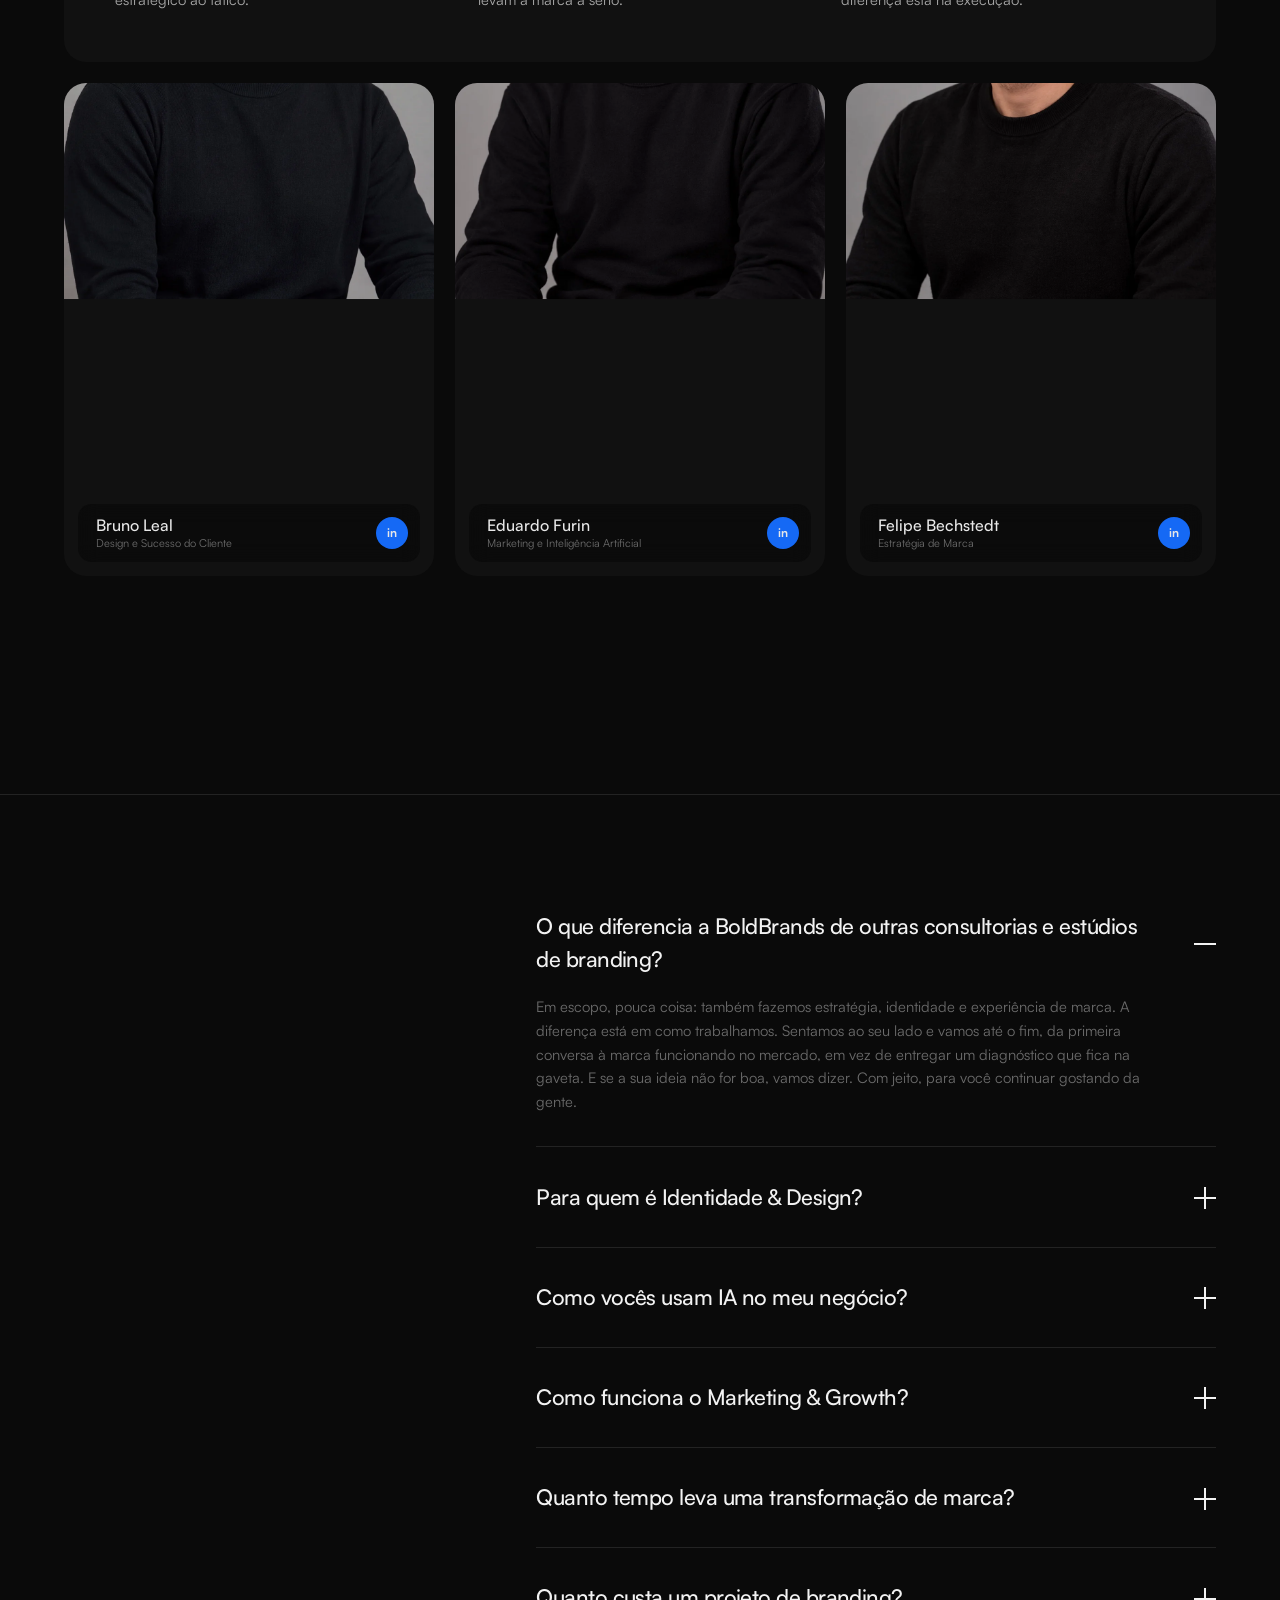
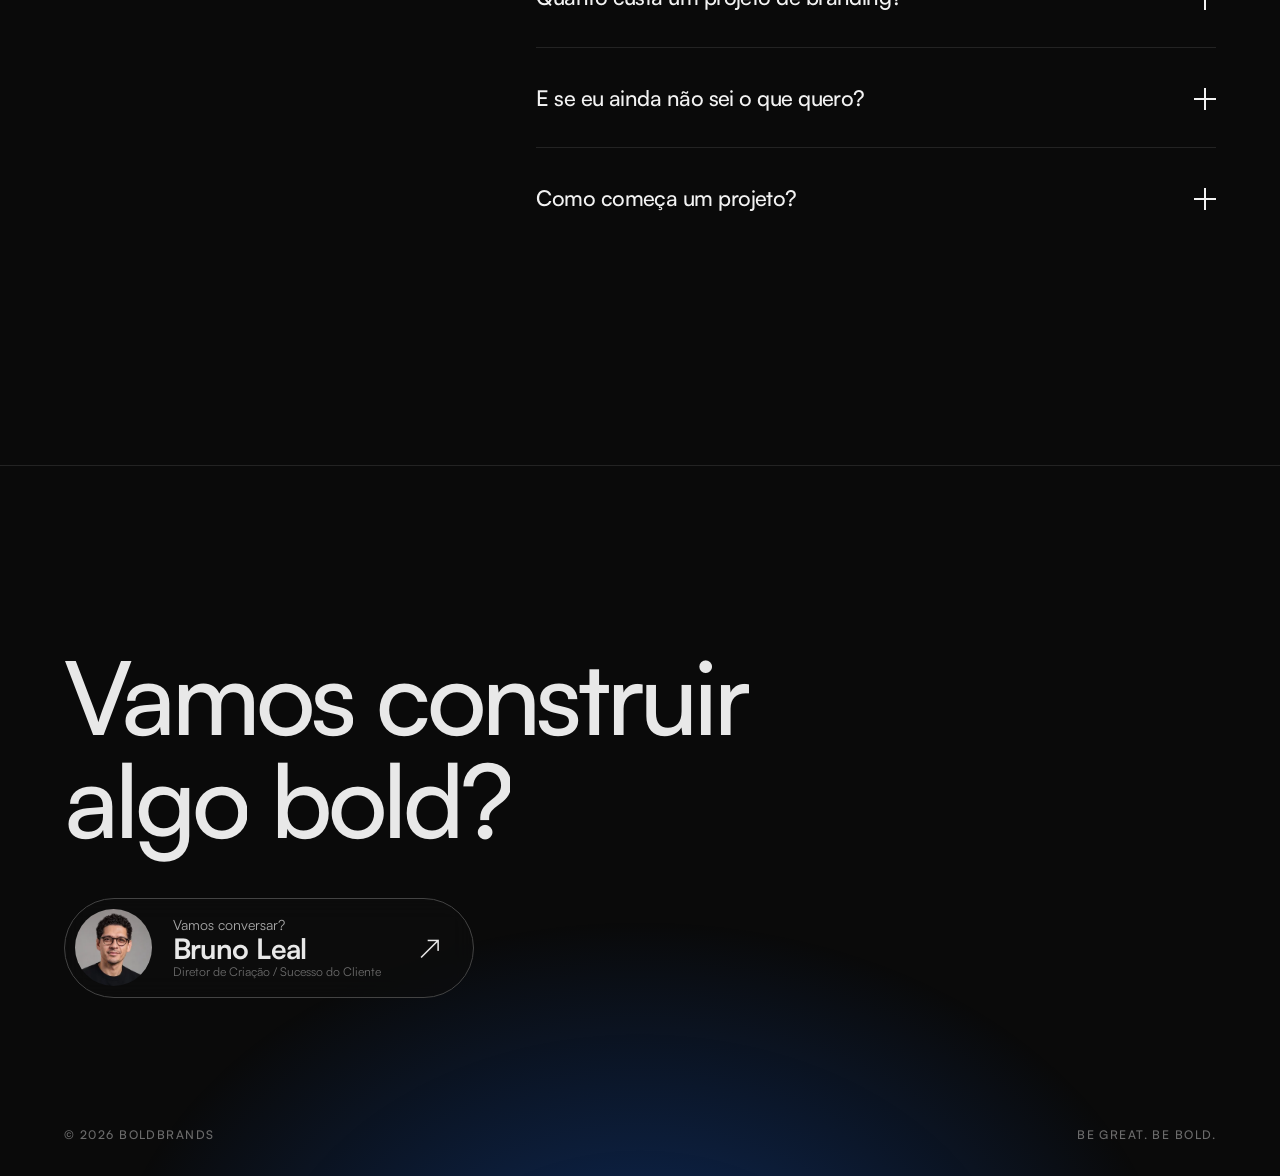
==== commit 7844d4a8: "Rodape: botao com foto do Bruno abre o WhatsApp (remove e-mail) Co-Authored-By: Claude Sonnet 5.5 <n" ====
--- a/index.html
+++ b/index.html
@@ -231,10 +231,10 @@
 </main>
 
 <!-- ===== RODAPÉ =====
-     TROCAR AQUI: o e-mail de contato (aparece 2 vezes: no href="mailto:..." e no texto do botão) -->
+     TROCAR AQUI: o botão de contato do rodapé abre o WhatsApp (link wa.me/55 + DDD + número) -->
 <footer id="contato">
   <h2 class="huge words">Vamos construir algo bold?</h2>
-  <a class="pill big" href="mailto:contato@boldbrands.com.br">contato@boldbrands.com.br ↗</a>
+  <a class="contact-card foot" href="https://wa.me/5511999960092?text=Ol%C3%A1%2C%20Bruno!%20Vim%20pelo%20site%20da%20BoldBrands." target="_blank" rel="noopener" aria-label="Vamos conversar? Fale com Bruno Leal no WhatsApp"><img src="img/contato-bruno.webp?v=6" alt="" width="200" height="200"><span class="cc-txt"><small class="cc-desk">Vamos conversar?</small><b>Bruno Leal</b><em>Diretor de Criação / Sucesso do Cliente</em></span><i>↗</i></a>
   <div class="foot-row"><span>© 2026 BoldBrands</span><span>Be great. Be bold.</span></div>
 </footer>
 
--- a/style.css
+++ b/style.css
@@ -338,3 +338,20 @@
   .cc-txt small.cc-desk{white-space:nowrap;font-size:10px}
   .cc-txt b{white-space:nowrap;font-size:13px}
 }
+
+/* rodapé: cartão de contato grande (WhatsApp) */
+.contact-card.foot{display:inline-flex;margin-top:48px;gap:clamp(14px,1.6vw,24px);padding:clamp(8px,.8vw,12px) clamp(24px,2.6vw,44px) clamp(8px,.8vw,12px) clamp(8px,.8vw,12px);border-color:#444}
+.contact-card.foot img{width:clamp(64px,6vw,96px);height:clamp(64px,6vw,96px)}
+.contact-card.foot .cc-txt small{font-size:clamp(13px,1.1vw,16px)}
+.contact-card.foot .cc-txt b{font-size:clamp(20px,2.2vw,32px);letter-spacing:-.02em;line-height:1.1}
+.contact-card.foot .cc-txt em{font-size:clamp(11px,.95vw,14px)}
+.contact-card.foot i{font-size:clamp(20px,2vw,30px);margin-left:clamp(8px,1.4vw,24px)}
+@media(max-width:520px){
+  .contact-card.foot{display:flex;width:100%;justify-content:flex-start}
+  .contact-card.foot .cc-txt small.cc-desk{display:block;font-size:12px;white-space:normal}
+  .contact-card.foot .cc-txt b{font-size:20px;white-space:normal}
+  .contact-card.foot .cc-txt em{display:block;font-size:11px}
+  .contact-card.foot i{display:block;margin-left:auto}
+  .contact-card.foot img{width:60px;height:60px}
+}
+.contact-card.foot .cc-txt em{display:block}
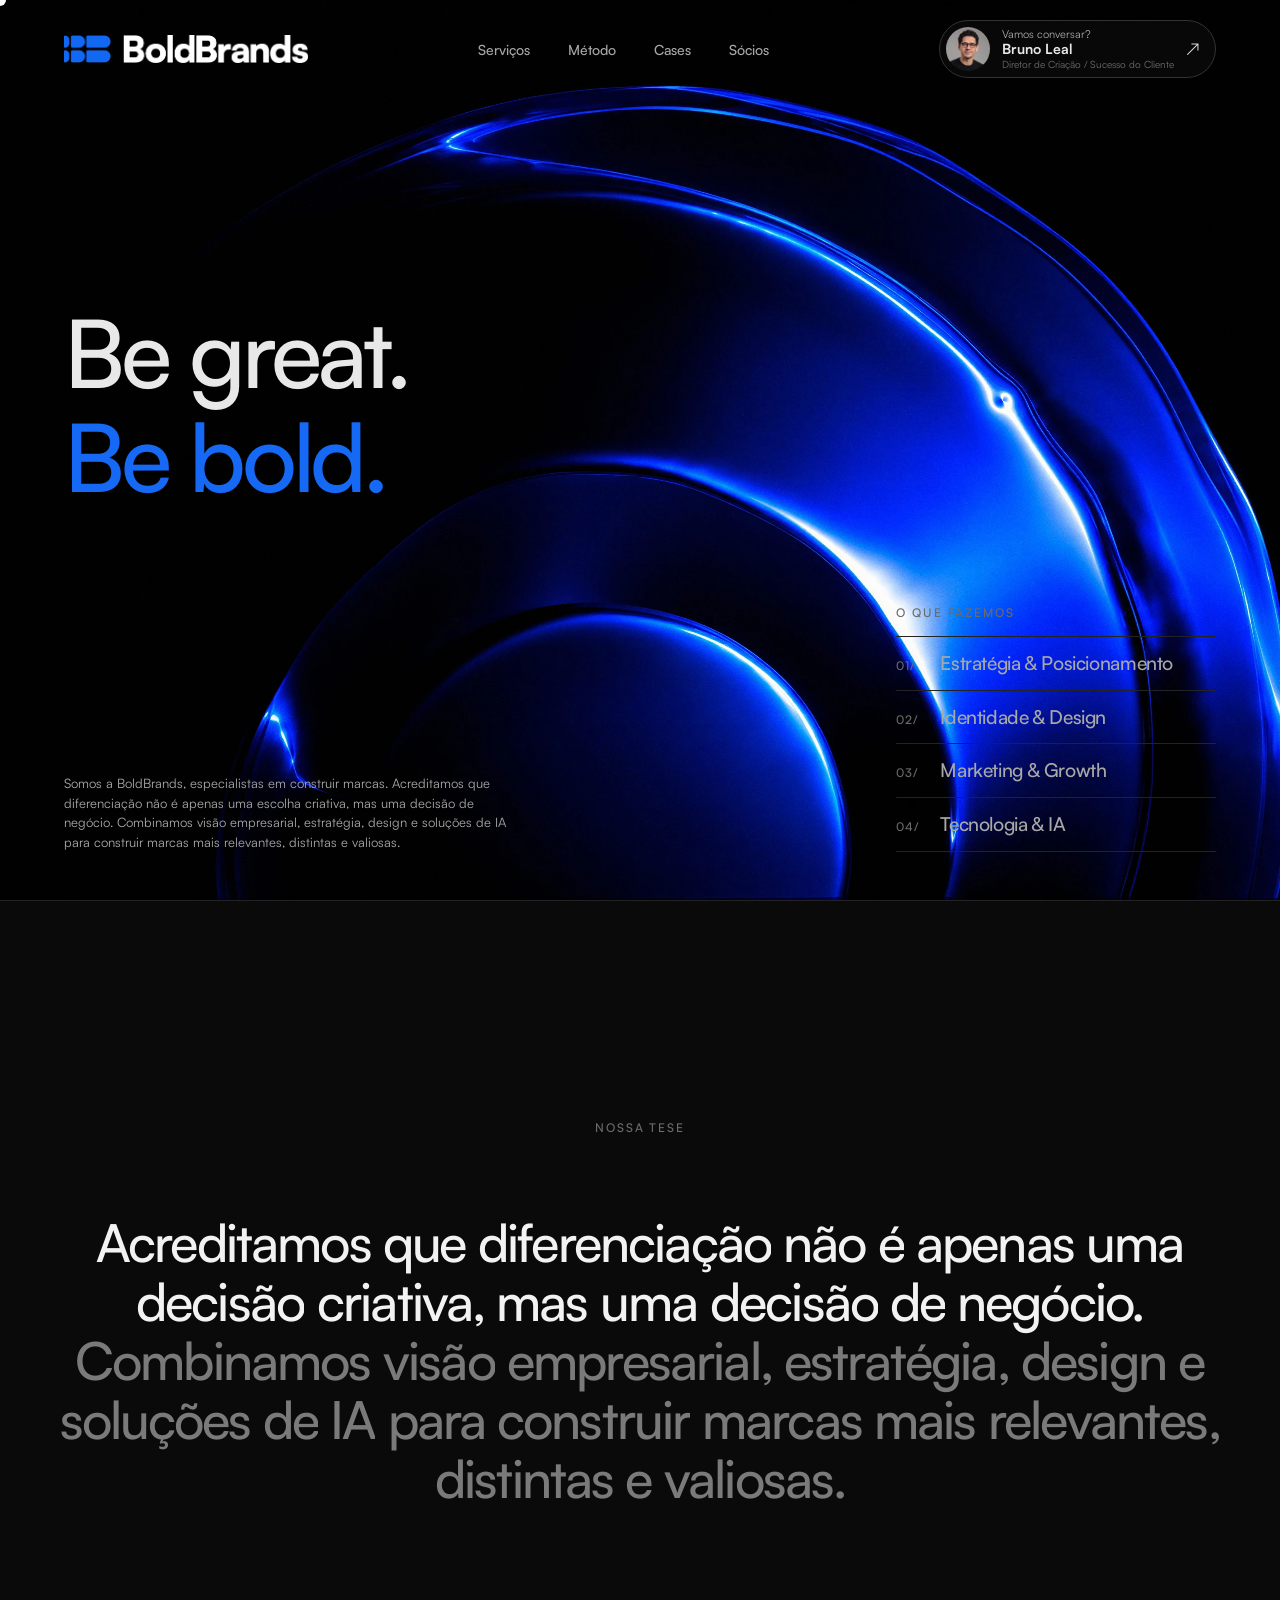
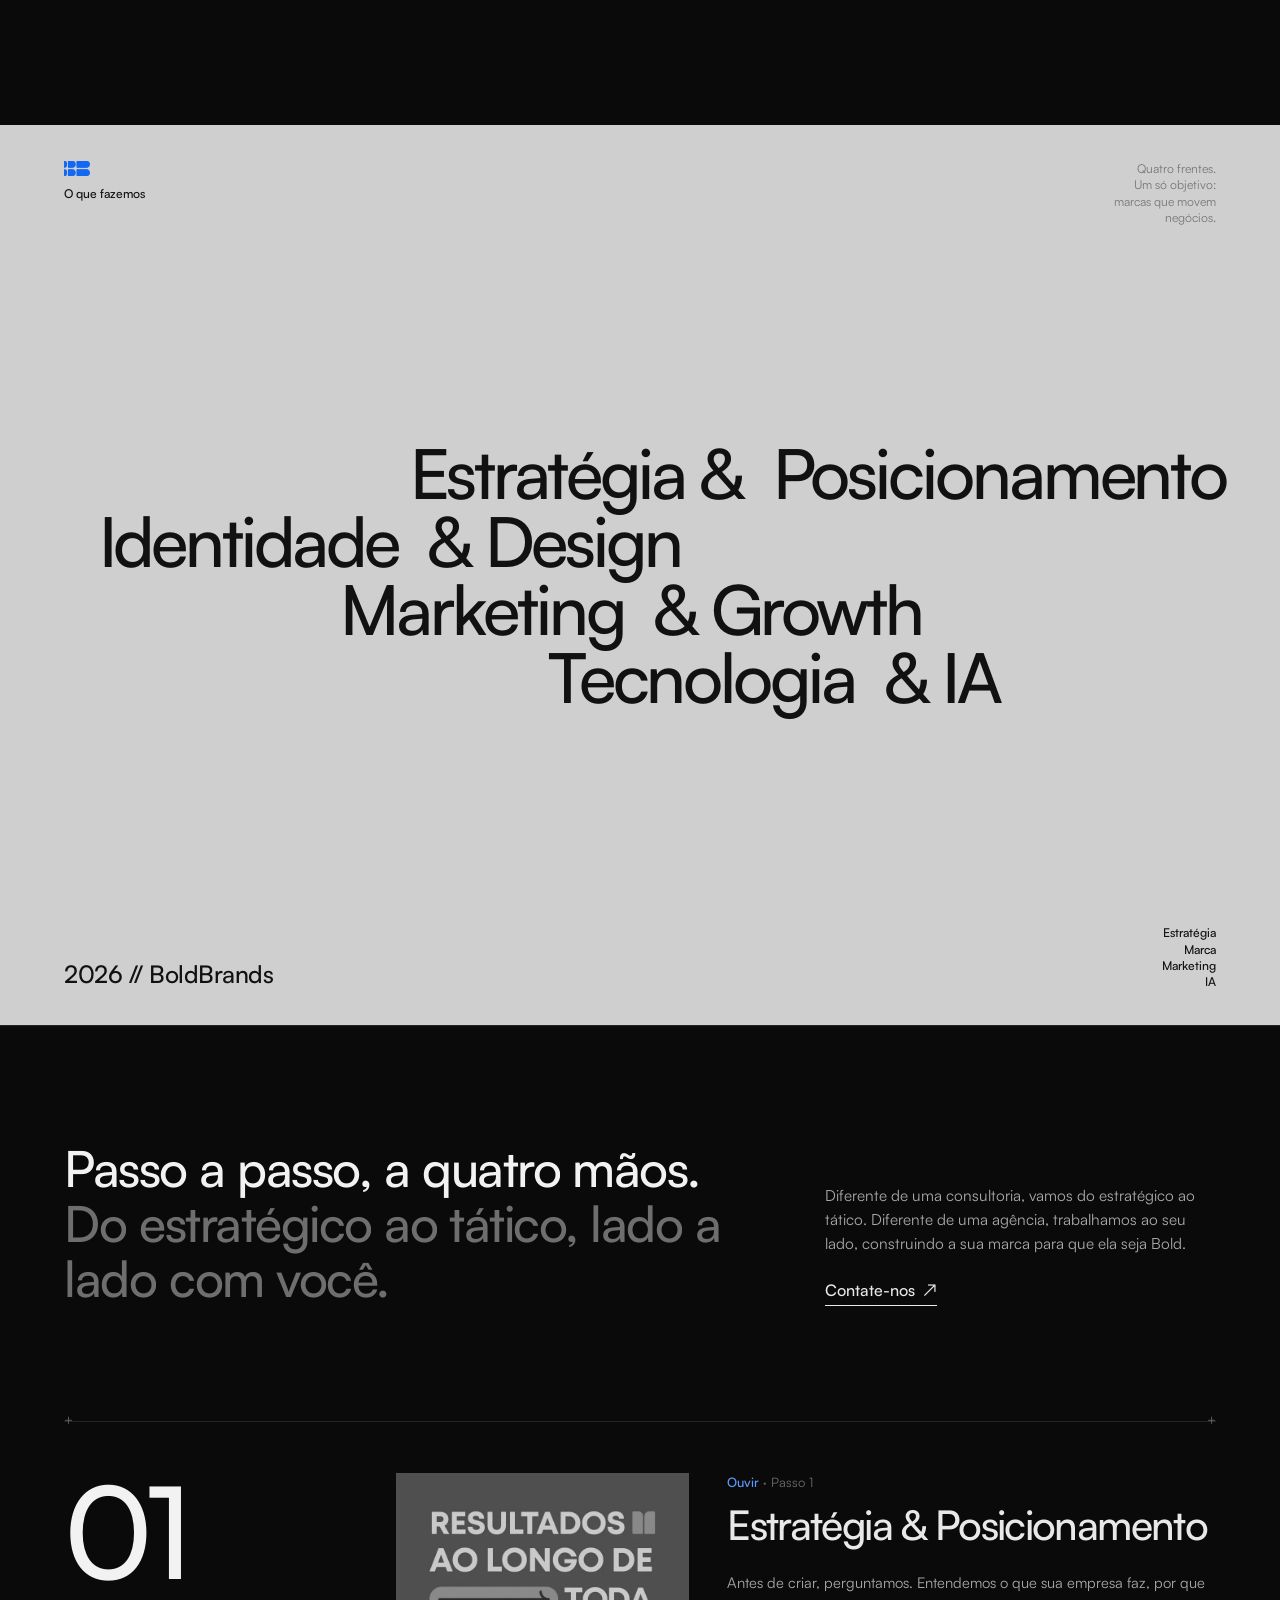
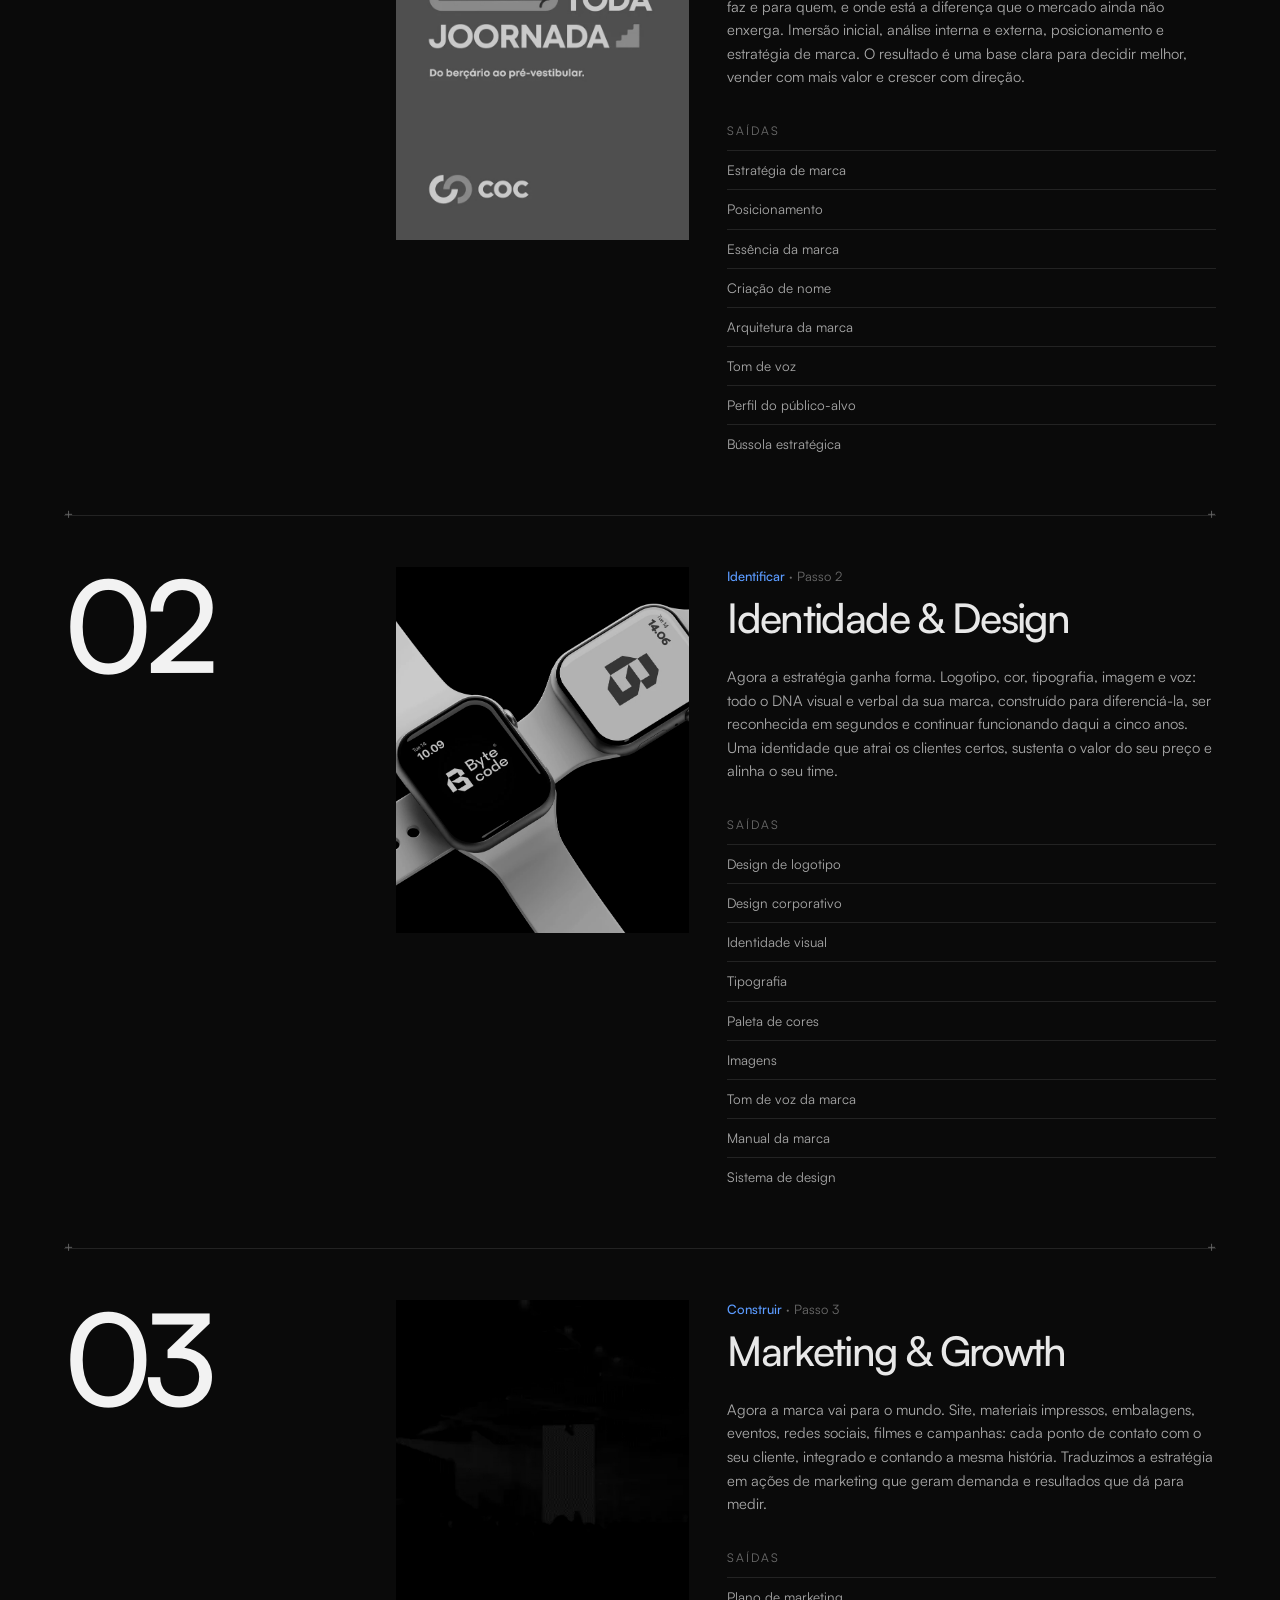
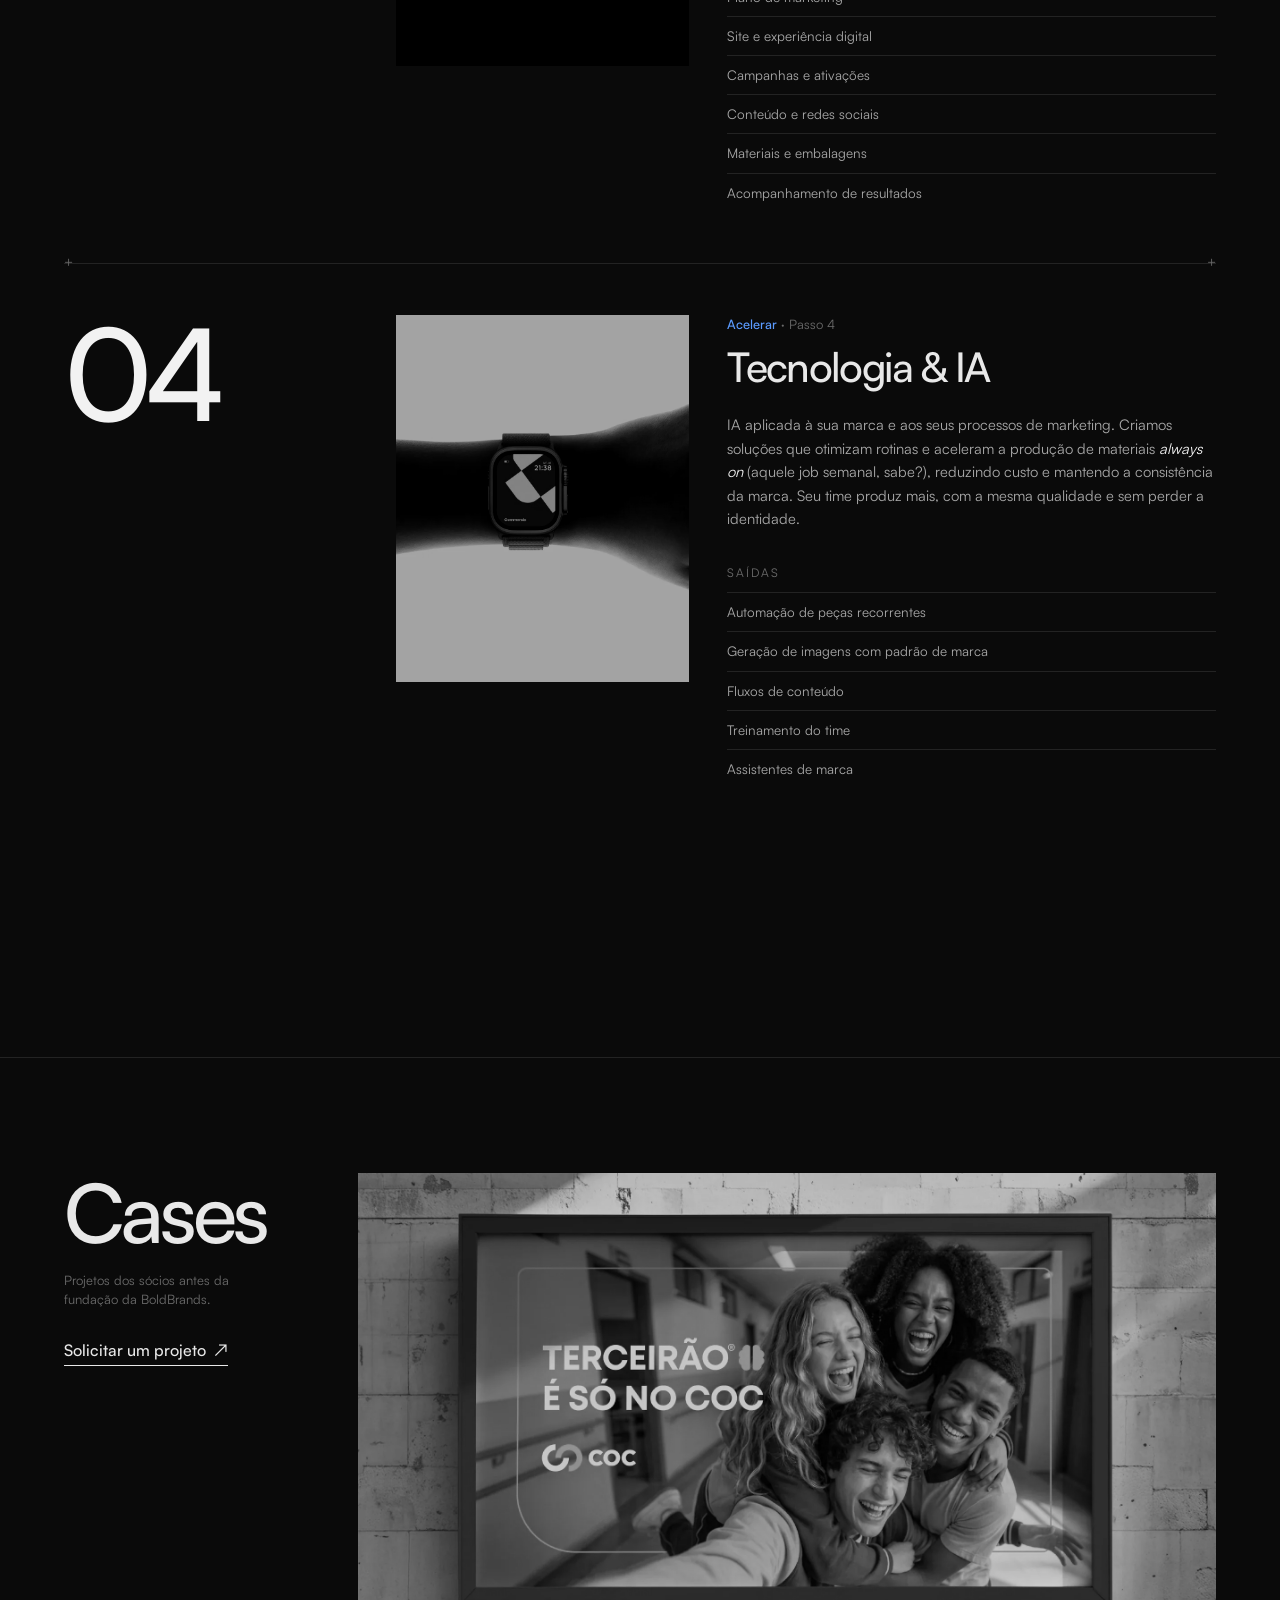
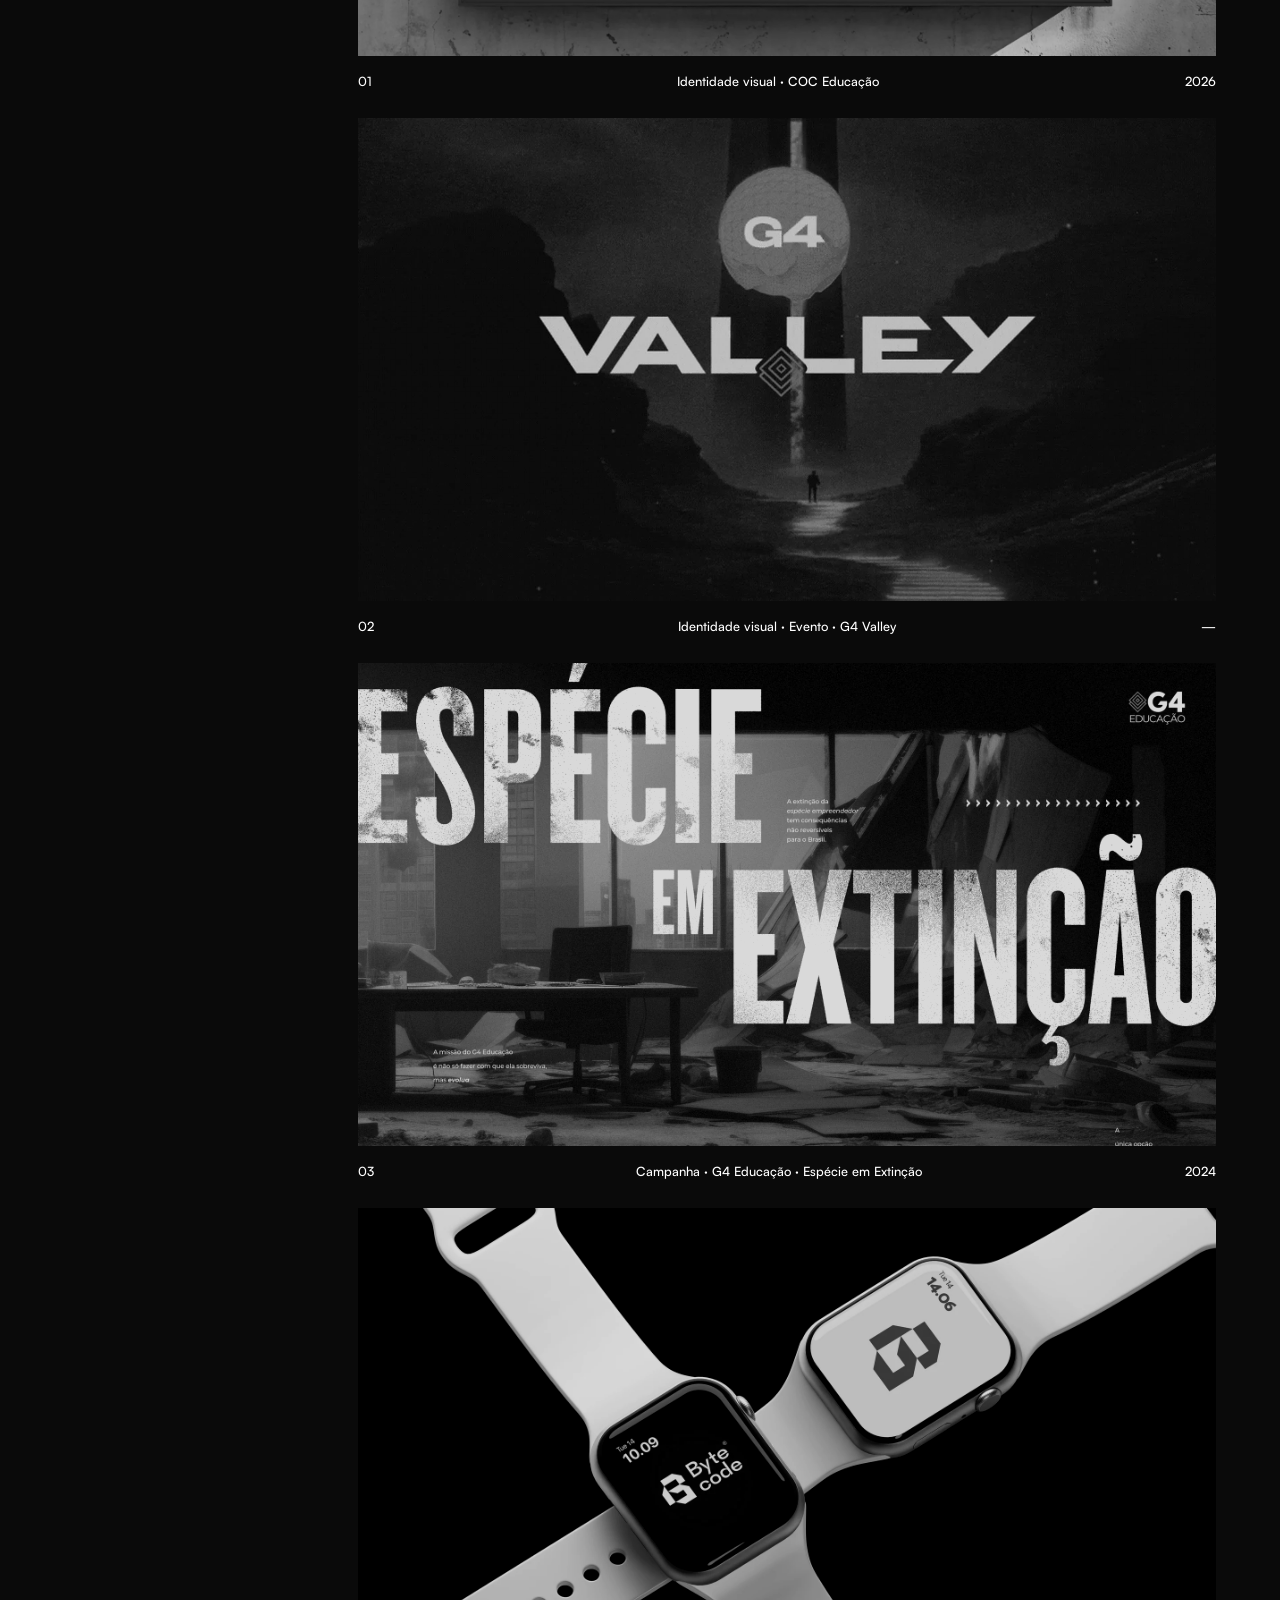
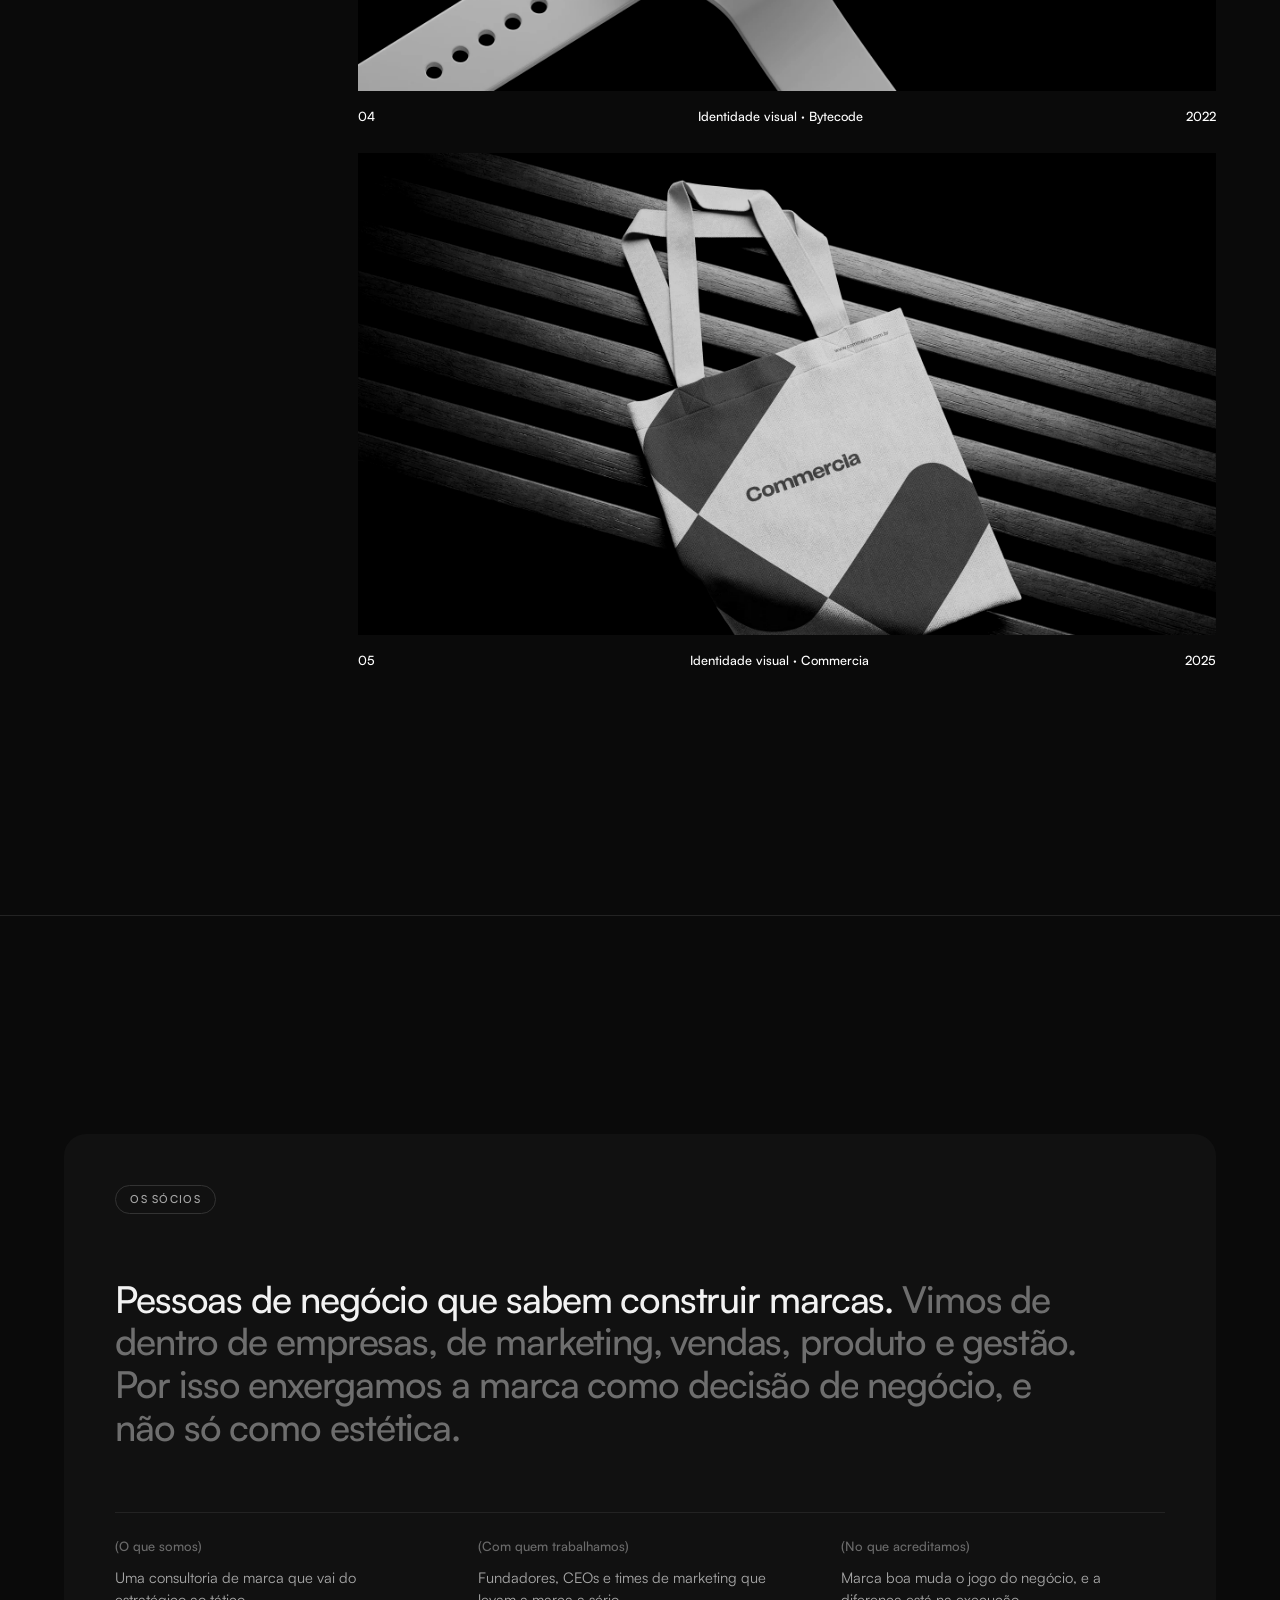
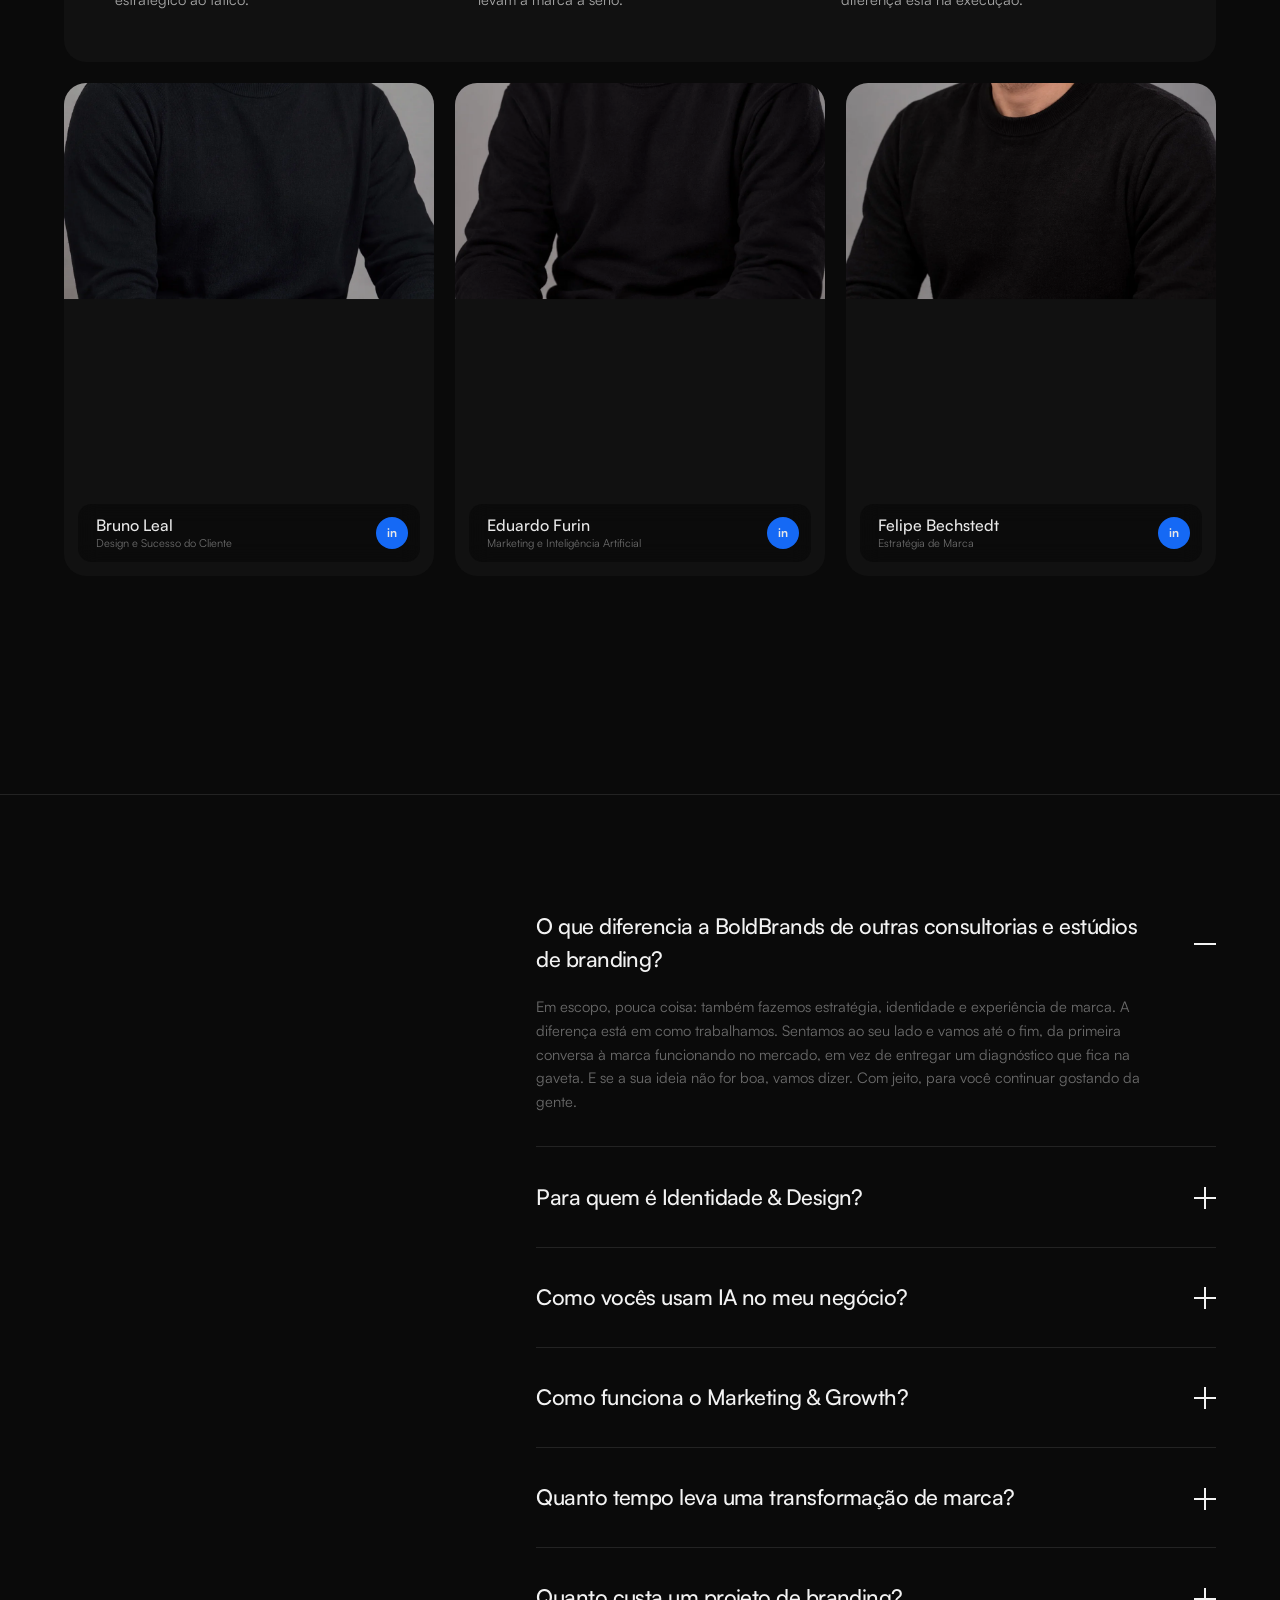
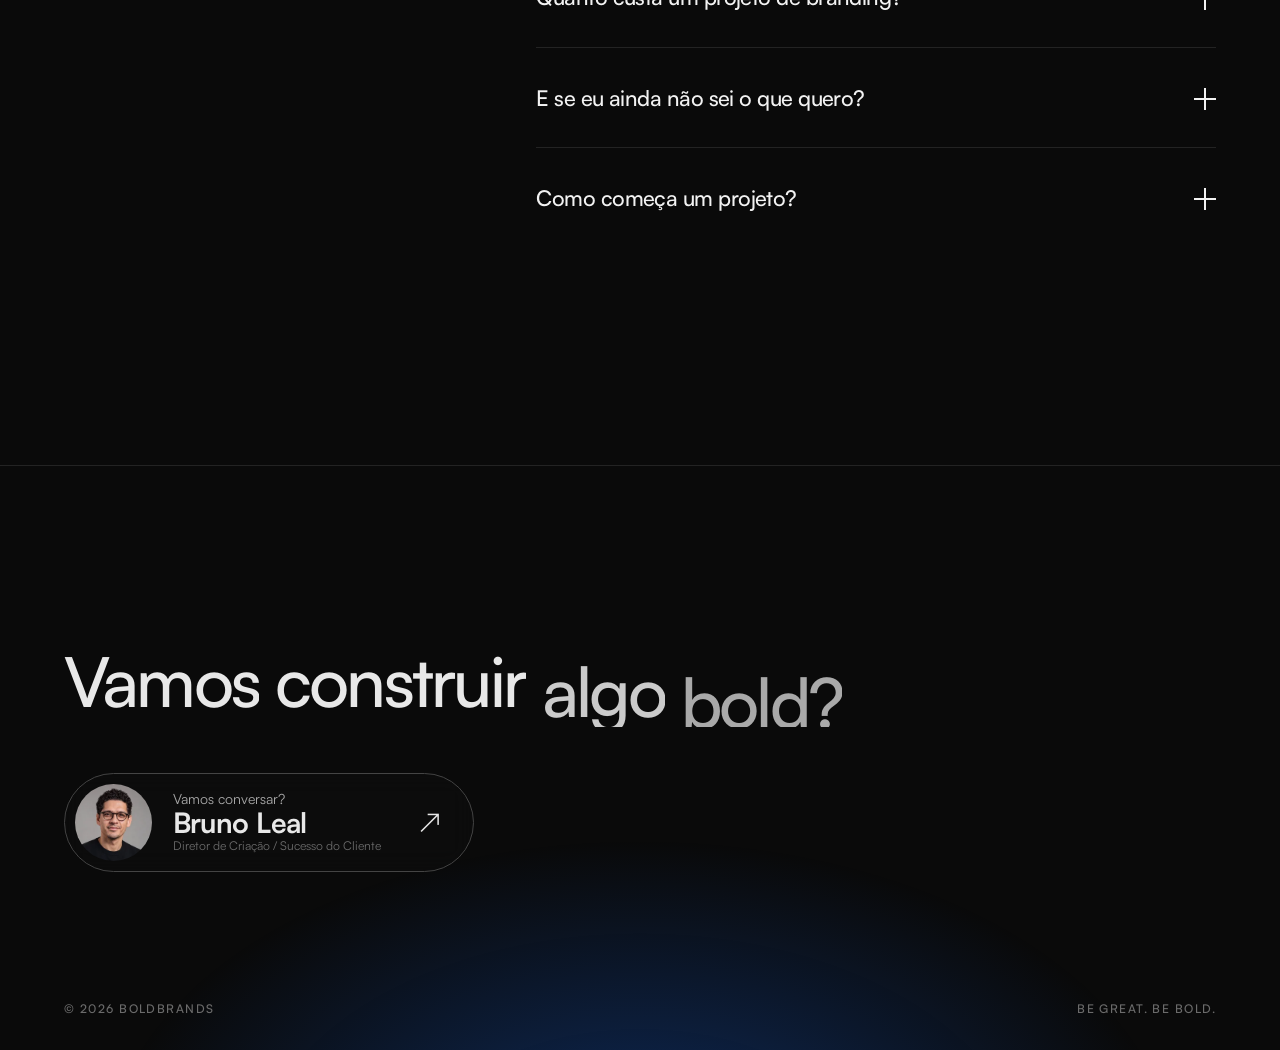
==== commit 4e41f33a: "Rodape: titulo menor, botao com largura do conteudo; versao nos css/js Co-Authored-By: Claude Sonnet" ====
--- a/index.html
+++ b/index.html
@@ -7,7 +7,7 @@
 <meta name="description" content="Especialistas em construir marcas. Estratégia, design e IA para marcas mais relevantes, distintas e valiosas.">
 <link rel="icon" href="logo/icone-azul.png">
 <link rel="preload" href="fonts/Satoshi-Bold.woff2" as="font" type="font/woff2" crossorigin>
-<link rel="stylesheet" href="style.css">
+<link rel="stylesheet" href="style.css?v=20261109a">
 </head>
 <body>
 
@@ -238,6 +238,6 @@
   <div class="foot-row"><span>© 2026 BoldBrands</span><span>Be great. Be bold.</span></div>
 </footer>
 
-<script src="main.js"></script>
+<script src="main.js?v=20261109a"></script>
 </body>
 </html>
--- a/style.css
+++ b/style.css
@@ -355,3 +355,8 @@
   .contact-card.foot img{width:60px;height:60px}
 }
 .contact-card.foot .cc-txt em{display:block}
+
+/* rodapé: título menor e botão com a largura do conteúdo */
+footer .huge{font-size:clamp(34px,5.4vw,88px);max-width:none;line-height:1.04;padding-bottom:.06em}
+footer .contact-card.foot{display:inline-flex;width:fit-content;max-width:100%;margin-top:clamp(36px,4vw,64px)}
+@media(max-width:520px){footer .contact-card.foot{display:flex;width:100%}}
